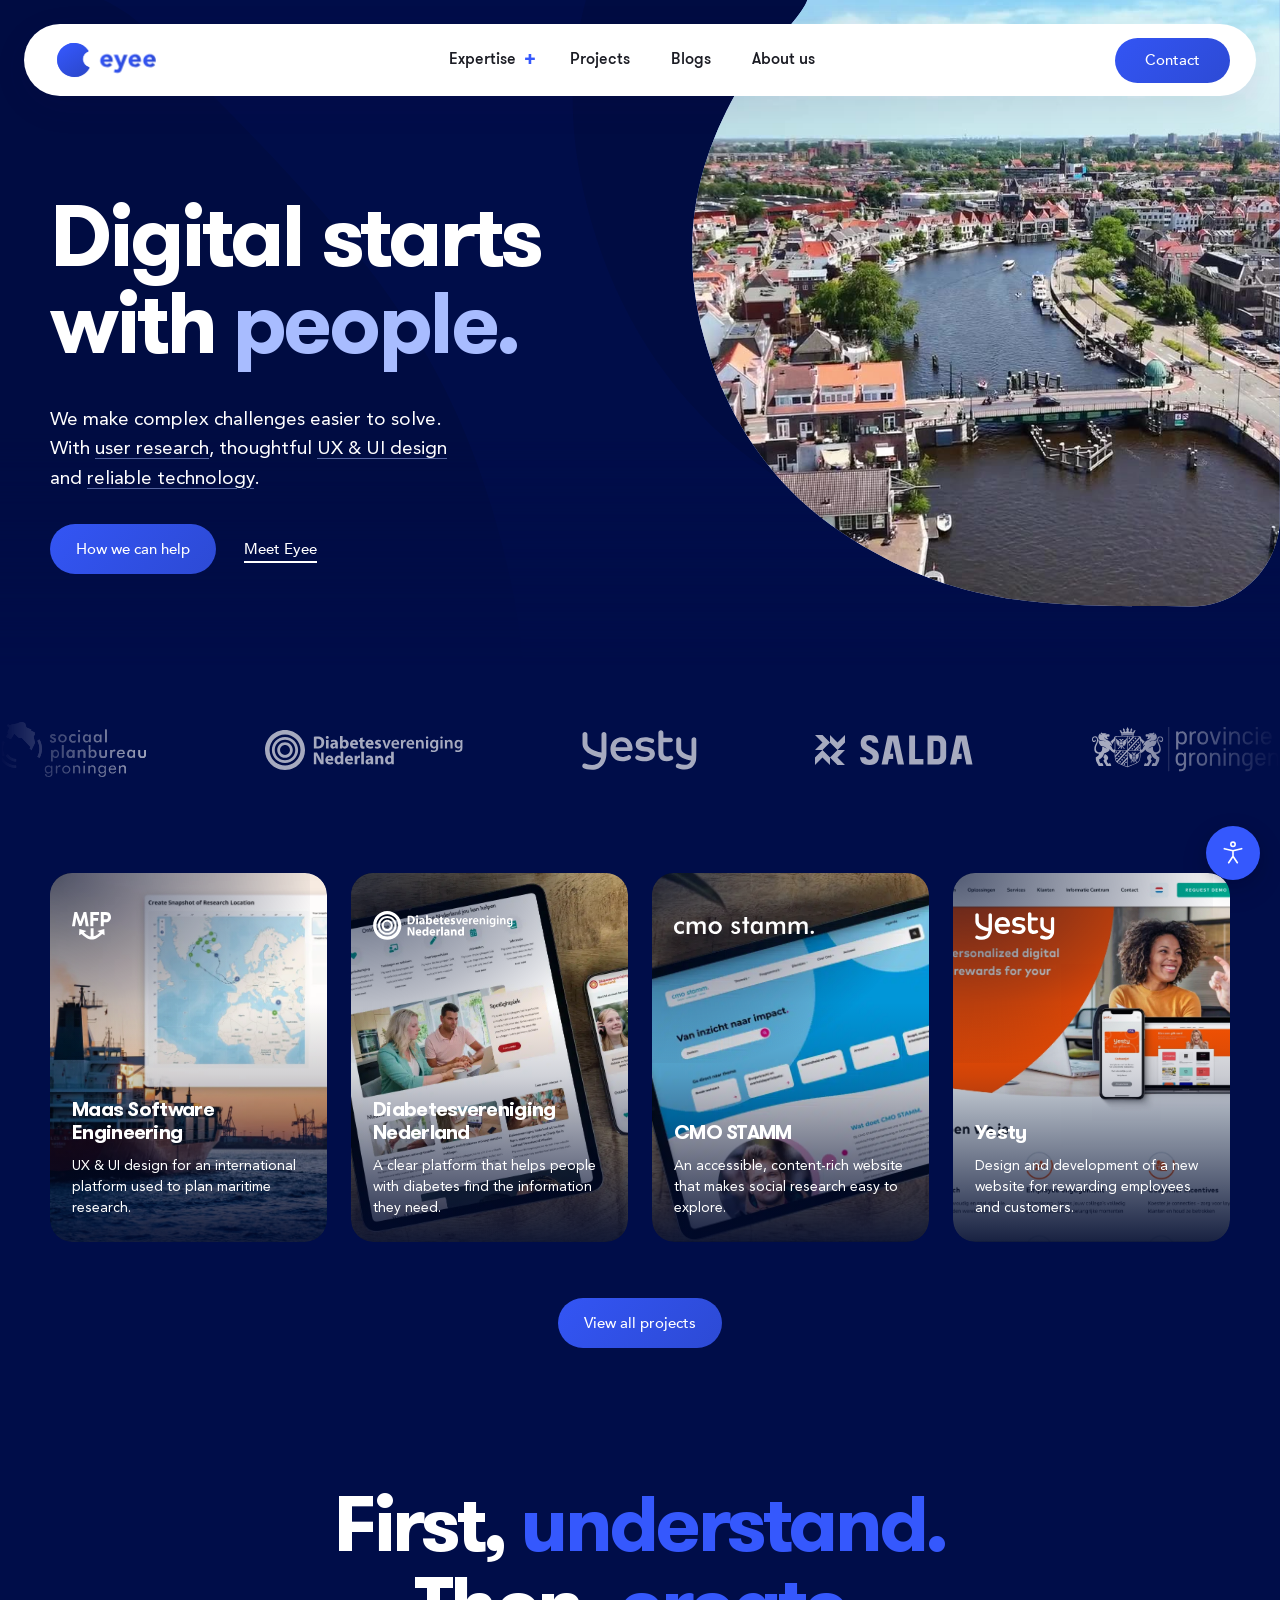
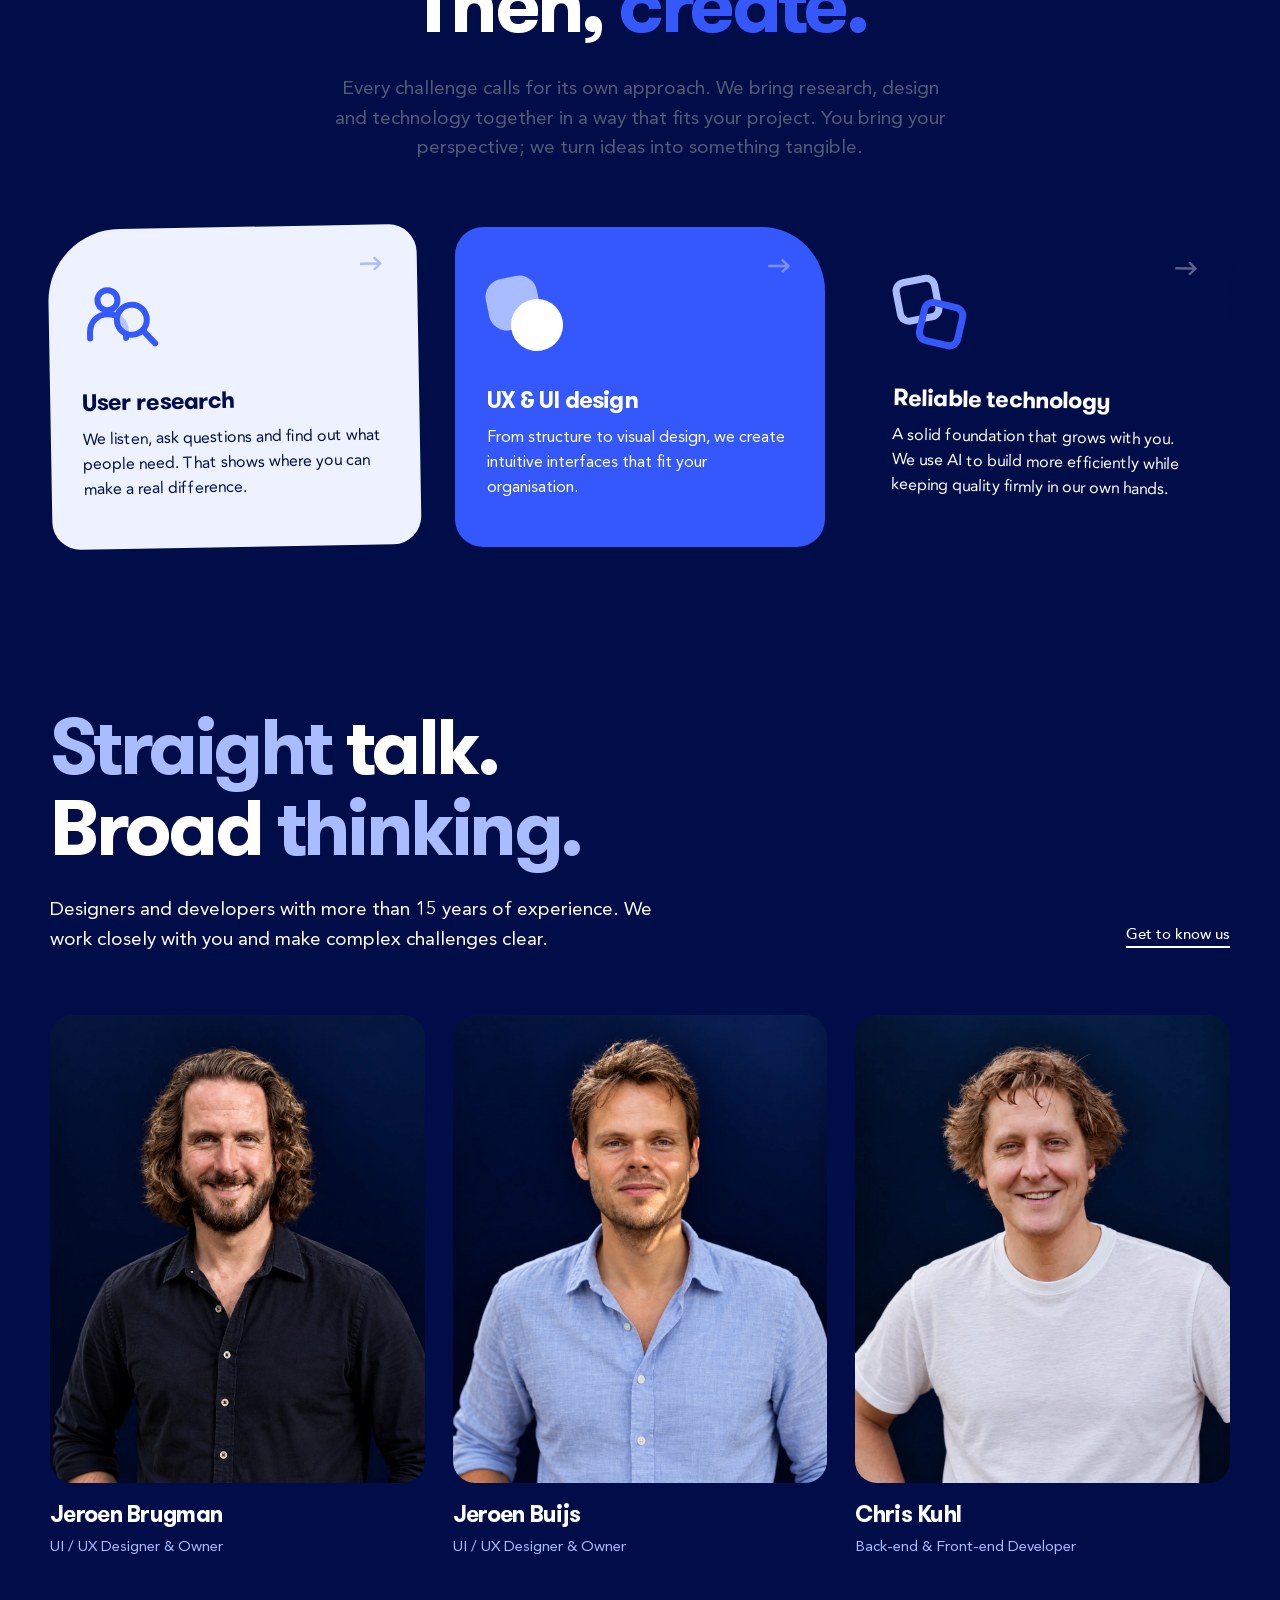
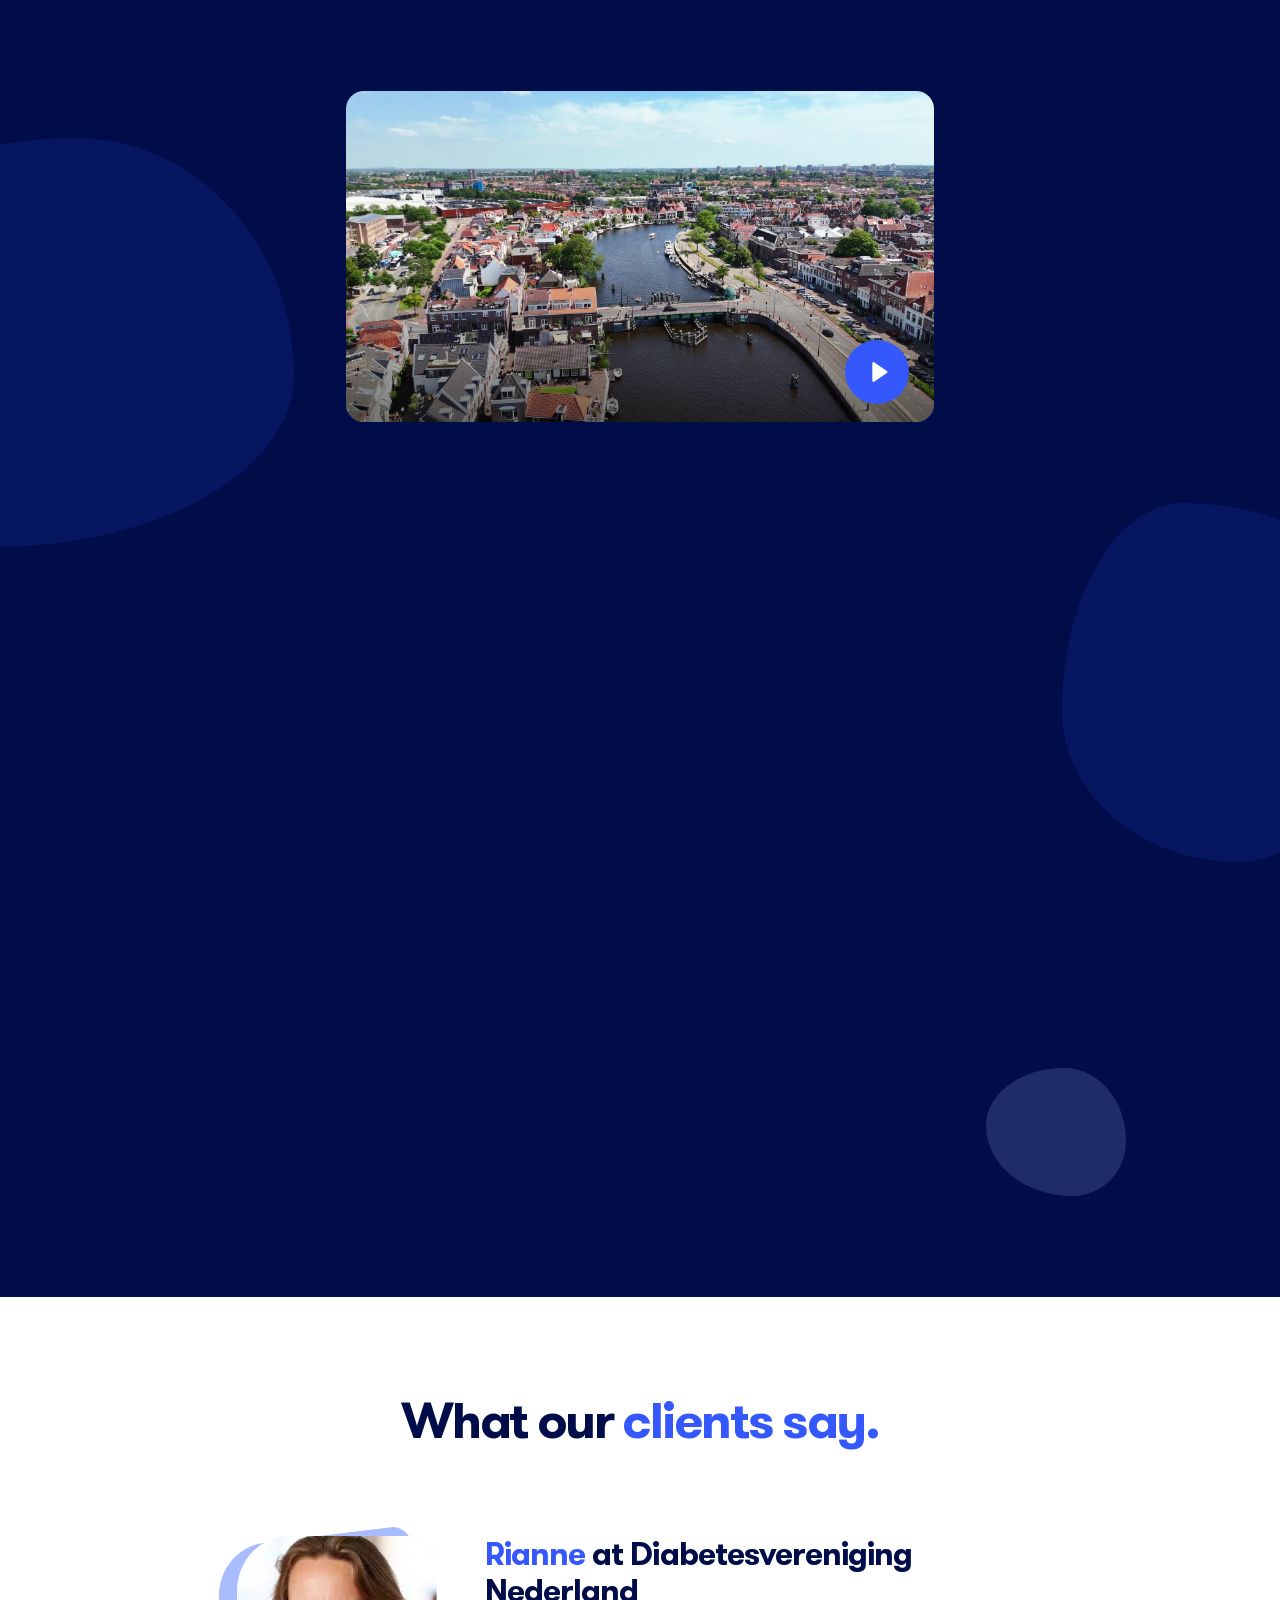
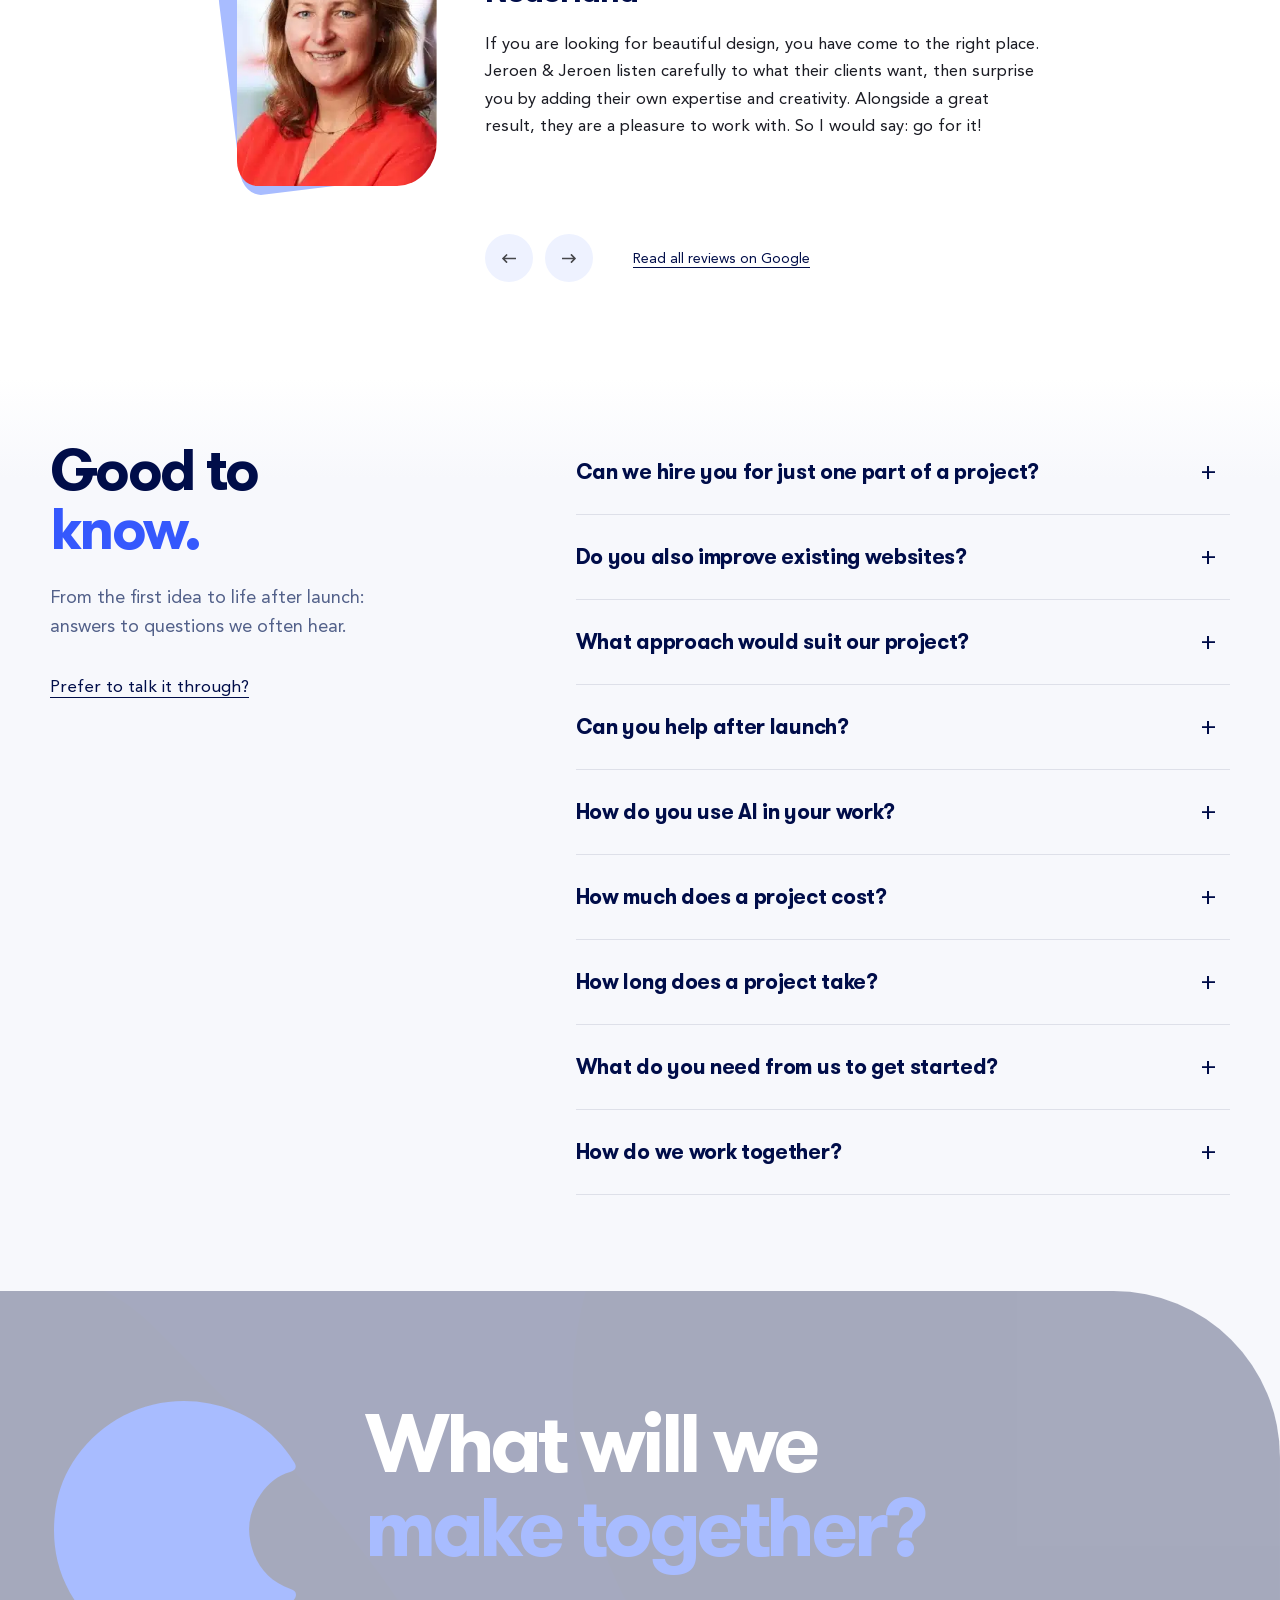
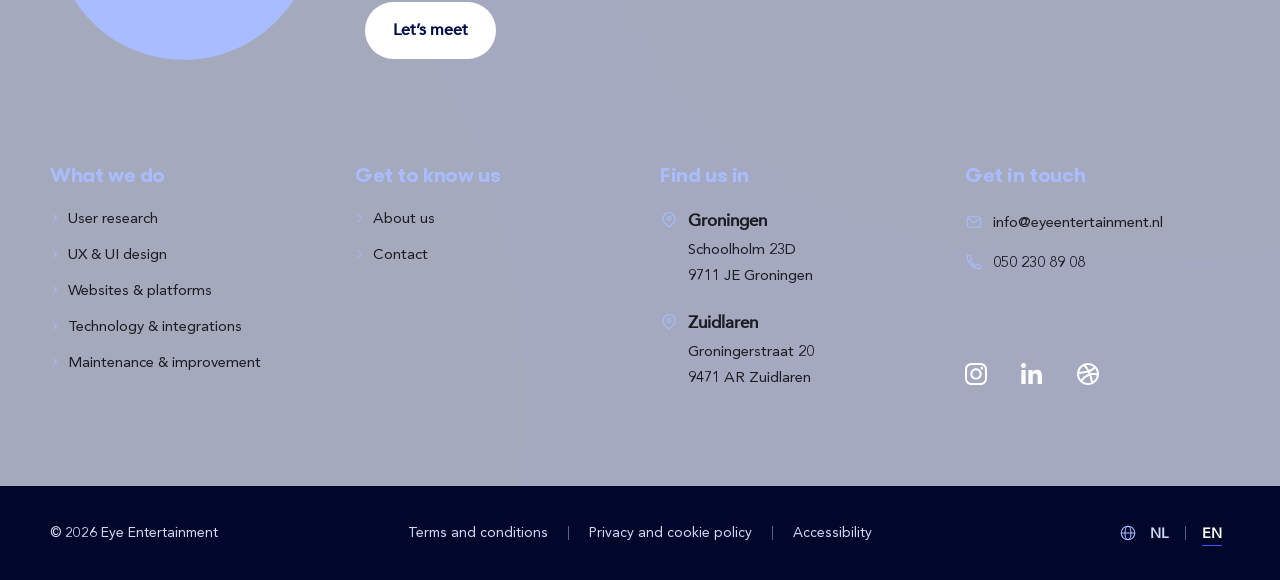
==== index.html @ 582ecedc "Mobile optimalisatie Toegankelijkheid" ====
<!doctype html>
<html lang="nl">
  <head>
    <meta charset="utf-8" />
    <meta name="viewport" content="width=device-width,initial-scale=1,viewport-fit=cover" />
    <title>Eyee — Digitale ervaringen die mensen verder helpen</title>
    <meta
      name="description"
      content="Eyee verbindt research, UX/UI design en development. Van de juiste vraag naar een digitaal product dat werkt. Menselijk bedacht. Slim gemaakt."
    />
    <link
      rel="icon"
      type="image/svg+xml"
      sizes="any"
      href="assets/favicon.svg?v=eyee-blue"
    />
    <link
      rel="stylesheet"
      href="style.css?v=20261016-footer-accessibility-divider"
    />
    <link rel="stylesheet" href="menu.css?v=20261016-11" />
    <link rel="stylesheet" href="expertise-menu.css?v=20261016-10" />
    <link rel="stylesheet" href="accessibility.css?v=20261016-14" />
    <link rel="stylesheet" href="floating-cta.css?v=20261016-6" />
    <link rel="stylesheet" href="videocall.css?v=20261016-1" />
  </head>
  <body>
    <svg
      class="clip-definitions"
      width="0"
      height="0"
      aria-hidden="true"
      focusable="false"
    >
      <defs>
        <clipPath id="hero-photo-clip" clipPathUnits="objectBoundingBox">
          <path
            d="M.1973 0H.9997V.8546C.9997.9272.9377.9992.8481.9992C.5922.9992.4571.9992.2716.8875C.1407.8086.0512.6837.0139.5259C-.018.3747.0158.2579.0764.1527C.104.1054.1863.0316.1973 0Z"
          />
        </clipPath>
      </defs>
    </svg>
    <a class="skip" href="#werk">Naar de inhoud</a>
    <header class="header">
      <a class="brand" href="" aria-label="Eyee — pagina verversen" aria-keyshortcuts="Alt+ArrowDown"
        ><svg
          xmlns="http://www.w3.org/2000/svg"
          width="90"
          height="41"
          viewBox="0 0 90 41"
          fill="none"
          class="brand-full"
          aria-hidden="true"
          focusable="false"
        >
          <defs>
            <linearGradient
              id="brand-intro-paint0"
              x1="13.4575"
              y1="4.43108"
              x2="52.9433"
              y2="62.3048"
              gradientUnits="userSpaceOnUse"
            >
              <stop stop-color="#3558FD" />
              <stop offset="1" stop-color="#203597" />
            </linearGradient>
            <linearGradient
              id="brand-intro-paint1"
              x1="42.1681"
              y1="18.43"
              x2="67.1056"
              y2="24.2595"
              gradientUnits="userSpaceOnUse"
            >
              <stop stop-color="#3558FD" />
              <stop offset="1" stop-color="#203597" />
            </linearGradient>
            <linearGradient
              id="brand-intro-paint2"
              x1="53.6194"
              y1="19.8373"
              x2="81.7409"
              y2="24.9375"
              gradientUnits="userSpaceOnUse"
            >
              <stop stop-color="#3558FD" />
              <stop offset="1" stop-color="#203597" />
            </linearGradient>
            <linearGradient
              id="brand-intro-paint3"
              x1="66.2794"
              y1="18.43"
              x2="91.2169"
              y2="24.2595"
              gradientUnits="userSpaceOnUse"
            >
              <stop stop-color="#3558FD" />
              <stop offset="1" stop-color="#203597" />
            </linearGradient>
            <linearGradient
              id="brand-intro-paint4"
              x1="78.8712"
              y1="18.43"
              x2="103.809"
              y2="24.2595"
              gradientUnits="userSpaceOnUse"
            >
              <stop stop-color="#3558FD" />
              <stop offset="1" stop-color="#203597" />
            </linearGradient>
          </defs>
          <g class="brand-eye">
            <path
              fill-rule="evenodd"
              clip-rule="evenodd"
              d="M9.51439 10.8486C13.2551 7.12958 17.5127 5.4933 22.5822 6.22587C26.7355 6.82609 30.0108 8.91113 32.4223 12.3533C32.749 12.8196 32.5829 13.227 31.9892 13.418C30.5887 13.8686 29.6257 14.8354 28.8642 16.0403C27.8134 17.7027 27.5132 19.5148 28.0193 21.4101C28.6881 23.9138 30.2279 25.6642 32.778 26.4289C33.4064 26.6173 33.5839 26.9881 33.2454 27.5502C31.8733 29.8279 30.118 31.7046 27.7534 33.0201C24.336 34.9211 20.72 35.3688 16.9498 34.4121C13.9233 33.6442 11.3914 32.0325 9.37889 29.5688C6.7812 26.3884 5.79259 22.7843 6.13658 18.7898C6.32133 16.6434 7.01391 14.6473 8.17219 12.8304C8.64339 12.0914 9.15447 11.3779 9.51439 10.8486Z"
              fill="url(#brand-intro-paint0)"
            />
          </g>
          <g class="brand-word">
            <path
              d="M52.8066 24.5167C52.2946 25.1689 51.6474 25.6723 50.865 26.0268C50.0827 26.3813 49.2719 26.5586 48.4327 26.5586C47.6361 26.5586 46.8858 26.431 46.1817 26.1757C45.4776 25.9205 44.866 25.5553 44.3468 25.0803C43.8276 24.6053 43.4186 24.0346 43.1199 23.3681C42.8212 22.7016 42.6719 21.9572 42.6719 21.1348C42.6719 20.3123 42.8212 19.5679 43.1199 18.9014C43.4186 18.235 43.8276 17.6642 44.3468 17.1892C44.866 16.7142 45.4776 16.349 46.1817 16.0938C46.8858 15.8386 47.6361 15.7109 48.4327 15.7109C49.1723 15.7109 49.8444 15.8386 50.449 16.0938C51.0535 16.349 51.5656 16.7142 51.9852 17.1892C52.4048 17.6642 52.7284 18.235 52.956 18.9014C53.1836 19.5679 53.2974 20.3123 53.2974 21.1348V22.1344H45.8723C46.0003 22.7442 46.2777 23.2298 46.7044 23.5914C47.1312 23.953 47.6575 24.1338 48.2833 24.1338C48.8096 24.1338 49.2541 24.0168 49.6169 23.7829C49.9796 23.5489 50.2961 23.2476 50.5663 22.8789L52.8066 24.5167ZM50.0969 19.9649C50.1111 19.4261 49.9333 18.9652 49.5635 18.5824C49.1937 18.1995 48.7172 18.0081 48.134 18.0081C47.7784 18.0081 47.4654 18.0648 47.1952 18.1782C46.9249 18.2917 46.6938 18.437 46.5017 18.6143C46.3097 18.7915 46.1604 18.9971 46.0537 19.2311C45.947 19.4651 45.8866 19.7097 45.8723 19.9649H50.0969Z"
              fill="url(#brand-intro-paint1)"
            />
            <path
              d="M61.2168 27.9841C61.0034 28.5371 60.7972 29.0263 60.598 29.4517C60.3989 29.8771 60.1464 30.2352 59.8406 30.5258C59.5348 30.8165 59.1471 31.0363 58.6777 31.1852C58.2083 31.3341 57.5896 31.4085 56.8215 31.4085C55.9965 31.4085 55.1999 31.2809 54.4318 31.0257L54.8585 28.4095C55.3422 28.6222 55.84 28.7285 56.3521 28.7285C56.7077 28.7285 56.9993 28.6895 57.2269 28.6116C57.4545 28.5336 57.6429 28.4201 57.7923 28.2712C57.9416 28.1223 58.0661 27.9416 58.1657 27.7289C58.2652 27.5162 58.3719 27.268 58.4857 26.9844L58.7204 26.3889L54.1758 15.9666H57.6323L60.2993 22.7942H60.342L62.625 15.9666H65.9108L61.2168 27.9841Z"
              fill="url(#brand-intro-paint2)"
            />
            <path
              d="M76.918 24.5167C76.4059 25.1689 75.7587 25.6723 74.9764 26.0268C74.194 26.3813 73.3832 26.5586 72.544 26.5586C71.7475 26.5586 70.9971 26.431 70.293 26.1757C69.5889 25.9205 68.9773 25.5553 68.4581 25.0803C67.9389 24.6053 67.53 24.0346 67.2313 23.3681C66.9326 22.7016 66.7832 21.9572 66.7832 21.1348C66.7832 20.3123 66.9326 19.5679 67.2313 18.9014C67.53 18.235 67.9389 17.6642 68.4581 17.1892C68.9773 16.7142 69.5889 16.349 70.293 16.0938C70.9971 15.8386 71.7475 15.7109 72.544 15.7109C73.2837 15.7109 73.9558 15.8386 74.5603 16.0938C75.1648 16.349 75.6769 16.7142 76.0965 17.1892C76.5161 17.6642 76.8397 18.235 77.0673 18.9014C77.2949 19.5679 77.4087 20.3123 77.4087 21.1348V22.1344H69.9837C70.1117 22.7442 70.389 23.2298 70.8158 23.5914C71.2425 23.953 71.7688 24.1338 72.3947 24.1338C72.921 24.1338 73.3655 24.0168 73.7282 23.7829C74.0909 23.5489 74.4074 23.2476 74.6776 22.8789L76.918 24.5167ZM74.2082 19.9649C74.2225 19.4261 74.0447 18.9652 73.6748 18.5824C73.305 18.1995 72.8285 18.0081 72.2453 18.0081C71.8897 18.0081 71.5768 18.0648 71.3065 18.1782C71.0362 18.2917 70.8051 18.437 70.6131 18.6143C70.421 18.7915 70.2717 18.9971 70.165 19.2311C70.0583 19.4651 69.9979 19.7097 69.9837 19.9649H74.2082Z"
              fill="url(#brand-intro-paint3)"
            />
            <path
              d="M89.5098 24.5167C88.9977 25.1689 88.3505 25.6723 87.5682 26.0268C86.7858 26.3813 85.975 26.5586 85.1358 26.5586C84.3393 26.5586 83.5889 26.431 82.8848 26.1757C82.1807 25.9205 81.5691 25.5553 81.0499 25.0803C80.5307 24.6053 80.1218 24.0346 79.8231 23.3681C79.5244 22.7016 79.375 21.9572 79.375 21.1348C79.375 20.3123 79.5244 19.5679 79.8231 18.9014C80.1218 18.235 80.5307 17.6642 81.0499 17.1892C81.5691 16.7142 82.1807 16.349 82.8848 16.0938C83.5889 15.8386 84.3393 15.7109 85.1358 15.7109C85.8755 15.7109 86.5476 15.8386 87.1521 16.0938C87.7566 16.349 88.2687 16.7142 88.6883 17.1892C89.1079 17.6642 89.4315 18.235 89.6591 18.9014C89.8867 19.5679 90.0005 20.3123 90.0005 21.1348V22.1344H82.5755C82.7035 22.7442 82.9808 23.2298 83.4076 23.5914C83.8343 23.953 84.3606 24.1338 84.9865 24.1338C85.5128 24.1338 85.9573 24.0168 86.32 23.7829C86.6827 23.5489 86.9992 23.2476 87.2694 22.8789L89.5098 24.5167ZM86.8 19.9649C86.8143 19.4261 86.6365 18.9652 86.2666 18.5824C85.8968 18.1995 85.4203 18.0081 84.8371 18.0081C84.4815 18.0081 84.1686 18.0648 83.8983 18.1782C83.628 18.2917 83.3969 18.437 83.2049 18.6143C83.0128 18.7915 82.8635 18.9971 82.7568 19.2311C82.6501 19.4651 82.5897 19.7097 82.5755 19.9649H86.8Z"
              fill="url(#brand-intro-paint4)"
            />
          </g></svg
        ><img
          class="brand-symbol"
          src="assets/beeldmerk.svg?v=4fdb95ffe9"
          alt=""
          aria-hidden="true"
      /></a>
      <nav class="desktop-nav" aria-label="Hoofdnavigatie">
        <div class="expertise-nav">
          <button class="expertise-trigger" type="button" aria-expanded="false" aria-controls="expertise-panel"><span>Expertises</span><span class="expertise-indicator" aria-hidden="true"></span></button>
          <div id="expertise-panel" class="expertise-panel" role="region" aria-labelledby="expertise-heading" hidden>
            <div class="expertise-primary">
              <h2 id="expertise-heading">Onze expertise</h2>
              <div class="expertise-pillars">
                <a class="expertise-pillar" href="#gebruikersonderzoek">
                  <span class="expertise-pillar-icon expertise-pillar-research"><span class="service-art research-art" aria-hidden="true"><svg
                viewBox="0 0 80 80"
                fill="none"
                stroke="currentColor"
                stroke-width="6"
                stroke-linecap="round"
                stroke-linejoin="round"
              >
                <g class="research-person">
                  <circle cx="27" cy="23" r="10" />
                  <path d="M9 61v-6c0-11 8-18 18-18s18 7 18 18v6" />
                </g>
                <g class="research-lens">
                  <circle cx="51" cy="43" r="15" />
                  <path d="m62 54 12 13" />
                </g>
              </svg></span></span>
                  <span class="expertise-pillar-copy"><span class="expertise-title"><strong>Gebruikersonderzoek</strong><span class="expertise-arrow" aria-hidden="true"></span></span><span class="expertise-description">Ontdek wat je gebruikers nodig hebben.</span></span>
                </a>
                <a class="expertise-pillar" href="https://eye-entertainment.nl/ui-ux-design/">
                  <span class="expertise-pillar-icon expertise-pillar-design"><span class="service-art design-art" aria-hidden="true"><i></i><i></i></span></span>
                  <span class="expertise-pillar-copy"><span class="expertise-title"><strong>UX &amp; UI design</strong><span class="expertise-arrow" aria-hidden="true"></span></span><span class="expertise-description">Heldere interfaces die prettig werken.</span></span>
                </a>
                <a class="expertise-pillar" href="#betrouwbare-techniek">
                  <span class="expertise-pillar-icon expertise-pillar-tech"><span class="service-art tech-art" aria-hidden="true"><i></i><i></i></span></span>
                  <span class="expertise-pillar-copy"><span class="expertise-title"><strong>Betrouwbare techniek</strong><span class="expertise-arrow" aria-hidden="true"></span></span><span class="expertise-description">Een solide basis die met je meegroeit.</span></span>
                </a>
              </div>
            </div>
            <div class="expertise-practical">
              <h2>Waarmee we je helpen</h2>
              <ul>
                <li><a href="https://eye-entertainment.nl/websites/"><span>Websites</span></a></li>
                <li><a href="https://eye-entertainment.nl/webshops/"><span>Webshops</span></a></li>
                <li><a href="https://eye-entertainment.nl/bedrijfsapplicaties/"><span>Bedrijfsapplicaties</span></a></li>
                <li><a href="https://eye-entertainment.nl/ios-android-apps/"><span>iOS &amp; Android Apps</span></a></li>
                <li><a href="https://eye-entertainment.nl/ui-ux-design/"><span>UX &amp; Platform Design</span></a></li>
                <li><a href="https://eye-entertainment.nl/magento-en-shopware/"><span>Magento &amp; Shopware</span></a></li>
                <li><a href="https://eye-entertainment.nl/seo-optimalisatie/"><span>SEO optimalisatie</span></a></li>
                <li><a href="https://eye-entertainment.nl/onderhoud/"><span>Ondersteuning &amp; Onderhoud</span></a></li>
                <li><a href="https://eye-entertainment.nl/verbeter-mijn-platform/"><span>Verbeter mijn platform</span></a></li>
              </ul>
            </div>
          </div>
        </div>
        <a href="#werk">Cases</a
        ><a href="https://eye-entertainment.nl/blogs/">Blogs</a
        ><a href="#over">Over ons</a>
      </nav>
      <div class="header-actions">
        <a class="contact-link" href="#contact"
          >Contact
          <span aria-hidden="true"
            ><img
              src="assets/arrow-right-white.svg"
              width="14"
              height="9"
              alt="" /></span></a
        ><button
          class="menu-toggle"
          type="button"
          aria-label="Menu openen"
          aria-haspopup="dialog"
          aria-controls="menu"
          aria-expanded="false"
        >
          <svg class="menu-icon" width="25" height="21" viewBox="0 0 28 24" fill="none" stroke="currentColor" stroke-width="3" stroke-linecap="round" aria-hidden="true"><line class="icon-top" x1="3" y1="12" x2="25" y2="12"/><line class="icon-middle" x1="3" y1="12" x2="25" y2="12"/><line class="icon-bottom" x1="3" y1="12" x2="25" y2="12"/></svg>
        </button>
      </div>
    </header>
    <div class="expertise-scrim" aria-hidden="true" hidden></div>
    <template id="eye-game-template">
    <dialog id="eye-game" class="eye-game" aria-labelledby="eye-game-title" aria-describedby="eye-game-instructions">
      <div class="eye-game-inner">
        <div class="eye-game-top">
          <div class="eye-game-brand"><img src="assets/beeldmerk.svg" alt="" />eyee</div>
          <button class="eye-game-close" type="button" aria-label="Spel sluiten">
            <svg viewBox="0 0 24 24" fill="none" stroke="currentColor" stroke-width="2" stroke-linecap="round" aria-hidden="true"><path d="M4 4 20 20M20 4 4 20" /></svg>
          </button>
        </div>
        <div class="eye-game-heading">
          <h2 id="eye-game-title">Oog voor punten.</h2>
          <p id="eye-game-instructions">Het oog beweegt vanzelf. Neem het over met de pijltjestoetsen of WASD, verzamel de punten en ontwijk de spookjes.</p>
        </div>
        <div class="eye-game-layout">
          <div class="eye-game-board-wrap"><canvas id="eye-game-board" width="532" height="420" role="img" aria-label="Spelbord met het Eyee-oog, punten en spookjes"></canvas></div>
          <div class="eye-game-status">
            <div><span class="eye-game-score-label">Score</span><strong class="eye-game-score" id="eye-game-score">0000</strong></div>
            <div><span class="eye-game-score-label">Levens</span><div class="eye-game-lives" id="eye-game-lives" aria-label="3 levens"><i class="eye-game-life"></i><i class="eye-game-life"></i><i class="eye-game-life"></i></div></div>
            <p class="eye-game-message" id="eye-game-message" role="status" aria-live="polite">Daar gaan we!</p>
            <button class="eye-game-restart" type="button">Opnieuw spelen</button>
            <span class="eye-game-hint">Tip: Escape sluit het spel.</span>
          </div>
        </div>
      </div>
    </dialog>
    </template>
    <dialog id="menu" class="menu-dialog" aria-label="Menu" tabindex="-1">
      <div class="menu-top">
        <a class="menu-brand" href="#home" aria-label="Eyee — home"><img src="assets/eyee-menu-logo.svg" width="132" height="49" alt="Eyee" /></a>
        <button class="menu-close" type="button" aria-label="Menu sluiten">
          <svg class="menu-icon" width="34" height="34" viewBox="0 0 28 24" fill="none" stroke="currentColor" stroke-width="3" stroke-linecap="round" aria-hidden="true"><line class="icon-top" x1="3" y1="12" x2="25" y2="12"/><line class="icon-middle" x1="3" y1="12" x2="25" y2="12"/><line class="icon-bottom" x1="3" y1="12" x2="25" y2="12"/></svg>
        </button>
      </div>
      <div class="menu-layout">
        <div>
          <nav aria-label="Uitgebreide navigatie">
            <a href="https://eye-entertainment.nl/expertises/"
              >Expertises <span>→</span></a
            ><a href="#werk">Cases <span>→</span></a
            ><a href="https://eye-entertainment.nl/blogs/"
              >Blogs <span>→</span></a
            ><a href="#over">Over ons <span>→</span></a
            ><a href="#contact">Contact <span>→</span></a>
          </nav>
        </div>
        <div class="menu-bottom">
          <div class="menu-language">
            <span class="language-switcher" role="group" aria-label="Taalkeuze">
              <button type="button" data-language="nl" lang="nl" aria-label="Nederlands" aria-pressed="true">NL</button>
              <span class="language-divider" aria-hidden="true"></span>
              <button type="button" data-language="en" lang="en" aria-label="English" aria-pressed="false">EN</button>
            </span>
          </div>
          <a class="menu-call" href="tel:+31502308908"><svg width="18" height="18" viewBox="0 0 24 24" fill="none" stroke="currentColor" stroke-width="1.5" stroke-linecap="round" stroke-linejoin="round" aria-hidden="true"><path d="M7 3H4a1 1 0 0 0-1 1c0 9.4 7.6 17 17 17a1 1 0 0 0 1-1v-3l-5-2-2 2a15 15 0 0 1-7-7l2-2-2-5Z"/></svg><span>Bel ons</span><span class="menu-call-arrow" aria-hidden="true"><img src="assets/arrow-right-white.svg" width="18" height="12" alt="" /></span></a>
        </div>
      </div>
    </dialog>
    <main id="home">
      <section
        class="hero"
        data-scroll-bg="#000D49"
        aria-labelledby="hero-title"
      >
        <div class="hero-copy">
          <div class="hero-shapes" aria-hidden="true">
            <span class="shape-disc"></span><span class="shape-dot"></span
            ><span class="shape-bottom"></span>
          </div>
          <div class="hero-portrait">
            <picture class="hero-video-poster">
              <source media="(max-width: 650px)" srcset="assets/eyee-showreel-hero-mobile-poster.jpg" />
              <img src="assets/eyee-showreel-hero-desktop-poster.jpg" width="800" height="840" alt="Dronebeeld van de stad" fetchpriority="high" />
            </picture>
            <video id="hero-video" class="hero-video" muted loop playsinline preload="none" aria-hidden="true"></video>
          </div>
          <h1 id="hero-title">Digitaal begint<br />bij <em>mensen.</em></h1>
          <div class="hero-bottom">
            <p>
              Wij maken complexe vragen eenvoudig.<br />Met
              <a class="hero-service-link" href="#gebruikersonderzoek"
                >gebruikersonderzoek</a
              >, doordacht
              <a class="hero-service-link" href="#ux-ui-design"
                >UX &amp; UI design</a
              >
              <span class="hero-tech-phrase"
                >en
                <a class="hero-service-link" href="#betrouwbare-techniek"
                  >betrouwbare techniek</a
                >.</span
              >
            </p>
            <div class="hero-actions">
              <a class="hero-cta hero-cta-primary" href="#aanpak"
                >Hiermee helpen we je<span aria-hidden="true"
                  ><img
                    src="assets/arrow-right-white.svg"
                    width="14"
                    height="9"
                    alt="" /></span></a
              ><a class="hero-cta hero-cta-secondary" href="#over"
                >Maak kennis met Eyee</a
              >
            </div>
          </div>
        </div>
      </section>

      <section
        class="client-wall section client-strip"
        data-scroll-bg="#000d49"
        aria-label="Een selectie van onze opdrachtgevers"
      >
        <svg width="0" height="0" aria-hidden="true" focusable="false" style="position: absolute"><defs><filter id="client-logo-tint" color-interpolation-filters="sRGB"><feColorMatrix type="saturate" values="0"/><feComponentTransfer><feFuncR type="table" tableValues="0 0 1"/><feFuncG type="table" tableValues="0 0 1"/><feFuncB type="table" tableValues="0 0 1"/></feComponentTransfer><feColorMatrix type="matrix" values="0.67451 0 0 0 0.32549 0 0.61961 0 0 0.38039 0 0 0.45882 0 0.54118 0 0 0 1 0"/></filter></defs></svg>
        <article class="eyee-logoslider-wrapper" style="--duration: 40s">
          <div class="marquee">
            <div class="marquee__group">
              <div class="r r1">
                <a
                  target="_blank"
                  rel="noopener noreferrer"
                  href="https://eye-entertainment.nl/opdrachtgevers/sociaal-planbureau-groningen/"
                  class="logo-item"
                  ><img
                    class="logo-img first"
                    style="height: 55px"
                    src="assets/client-slider-49620bfa6d33.svg"
                    alt="Sociaal Planbureau Groningen" /><img
                    class="logo-img second"
                    style="height: 55px"
                    src="assets/client-slider-d979b75b858e.svg"
                    alt="Sociaal Planbureau Groningen" /></a
                ><a
                  target="_blank"
                  rel="noopener noreferrer"
                  href="https://eye-entertainment.nl/opdrachtgevers/diabetesvereniging-nederland/"
                  class="logo-item"
                  ><img
                    class="logo-img first"
                    style="height: 40px"
                    src="assets/client-slider-cfbfcf48ce87.svg"
                    alt="Diabetesvereniging Nederland" /><img
                    class="logo-img second"
                    style="height: 40px"
                    src="assets/client-slider-b6ab68667841.svg"
                    alt="Diabetesvereniging Nederland" /></a
                ><a
                  target="_blank"
                  rel="noopener noreferrer"
                  href="https://eye-entertainment.nl/opdrachtgevers/yesty/"
                  class="logo-item"
                  ><img
                    class="logo-img first"
                    style="height: 40px"
                    src="assets/client-slider-f21b3d1928e7.svg"
                    alt="Yesty" /><img
                    class="logo-img second"
                    style="height: 40px"
                    src="assets/client-slider-37b8ec7cb5c3.svg"
                    alt="Yesty" /></a
                ><a
                  target="_blank"
                  rel="noopener noreferrer"
                  href="https://eye-entertainment.nl/opdrachtgevers/salda/"
                  class="logo-item"
                  ><img
                    class="logo-img first"
                    style="height: 30px"
                    src="assets/client-slider-20cdc62dc676.svg"
                    alt="Salda" /><img
                    class="logo-img second"
                    style="height: 30px"
                    src="assets/client-slider-1c26e1fbf0e0.svg"
                    alt="Salda" /></a
                ><a
                  target="_blank"
                  rel="noopener noreferrer"
                  href="https://eye-entertainment.nl/opdrachtgevers/provincie-groningen/"
                  class="logo-item"
                  ><img
                    class="logo-img first"
                    style="height: 45px"
                    src="assets/client-slider-98b4e5aa6078.svg"
                    alt="Provincie Groningen" /><img
                    class="logo-img second"
                    style="height: 45px"
                    src="assets/client-slider-f69f68d73787.svg"
                    alt="Provincie Groningen" /></a
                ><a
                  target="_blank"
                  rel="noopener noreferrer"
                  href="https://eye-entertainment.nl/opdrachtgevers/gullimex/"
                  class="logo-item"
                  ><img
                    class="logo-img first"
                    style="height: 40px"
                    src="assets/client-slider-445c90ca2f07.svg"
                    alt="Gullimex" /><img
                    class="logo-img second"
                    style="height: 40px"
                    src="assets/client-slider-22fb444d3d4b.svg"
                    alt="Gullimex" /></a
                ><a
                  target="_blank"
                  rel="noopener noreferrer"
                  href="https://eye-entertainment.nl/opdrachtgevers/trendbureau-drenthe/"
                  class="logo-item"
                  ><img
                    class="logo-img first"
                    style="height: 55px"
                    src="assets/client-slider-09e43a5abc71.svg"
                    alt="Trendbureau Drenthe" /><img
                    class="logo-img second"
                    style="height: 55px"
                    src="assets/client-slider-fa4d386a071c.svg"
                    alt="Trendbureau Drenthe" /></a
                ><a
                  target="_blank"
                  rel="noopener noreferrer"
                  href="https://eye-entertainment.nl/opdrachtgevers/the-indian-maharadja/"
                  class="logo-item"
                  ><img
                    class="logo-img first"
                    style="height: 55px"
                    src="assets/client-slider-2ef7be026399.svg"
                    alt="The Indian Maharadja" /><img
                    class="logo-img second"
                    style="height: 55px"
                    src="assets/client-slider-12ba22347359.svg"
                    alt="The Indian Maharadja" /></a
                ><a
                  target="_blank"
                  rel="noopener noreferrer"
                  href="https://eye-entertainment.nl/opdrachtgevers/cmo-stamm/"
                  class="logo-item"
                  ><img
                    class="logo-img first"
                    style="height: 20px"
                    src="assets/client-slider-2c8688d3161d.svg"
                    alt="CMO STAMM" /><img
                    class="logo-img second"
                    style="height: 20px"
                    src="assets/client-slider-e0a81075a2fe.svg"
                    alt="CMO STAMM" /></a
                ><a
                  target="_blank"
                  rel="noopener noreferrer"
                  href="https://eye-entertainment.nl/opdrachtgevers/101bhv/"
                  class="logo-item"
                  ><img
                    class="logo-img first"
                    style="height: 50px"
                    src="assets/logo-101bhv.svg"
                    alt="101BHV" /><img
                    class="logo-img second"
                    style="height: 50px"
                    src="assets/logo-101bhv.svg"
                    alt="101BHV" /></a
                ><a
                  target="_blank"
                  rel="noopener noreferrer"
                  href="https://eye-entertainment.nl/opdrachtgevers/beach-wagon/"
                  class="logo-item"
                  ><img
                    class="logo-img first"
                    style="height: 50px"
                    src="assets/client-slider-8bf4eac66f78.svg"
                    alt="Beach Wagon" /><img
                    class="logo-img second"
                    style="height: 50px"
                    src="assets/client-slider-cc38c21f6e75.svg"
                    alt="Beach Wagon"
                /></a>
              </div>
              <div class="r r2">
                <a
                  target="_blank"
                  rel="noopener noreferrer"
                  href="https://eye-entertainment.nl/opdrachtgevers/provincie-drenthe/"
                  class="logo-item"
                  ><img
                    class="logo-img first"
                    style="height: 30px"
                    src="assets/client-slider-f61c9474a30e.svg"
                    alt="Provincie Drenthe" /><img
                    class="logo-img second"
                    style="height: 30px"
                    src="assets/client-slider-0d6a410d7923.svg"
                    alt="Provincie Drenthe" /></a
                ><a
                  target="_blank"
                  rel="noopener noreferrer"
                  href="https://eye-entertainment.nl/opdrachtgevers/bijscholing-instituut-voor-therapeuten/"
                  class="logo-item"
                  ><img
                    class="logo-img first"
                    style="height: 50px"
                    src="assets/client-slider-2dab9fa09766.svg"
                    alt="Bijscholing Instituut voor Therapeuten" /><img
                    class="logo-img second"
                    style="height: 50px"
                    src="assets/client-slider-e326ccbe0055.svg"
                    alt="Bijscholing Instituut voor Therapeuten" /></a
                ><a
                  target="_blank"
                  rel="noopener noreferrer"
                  href="https://eye-entertainment.nl/opdrachtgevers/drenthe-samen-gezond-in-beweging/"
                  class="logo-item"
                  ><img
                    class="logo-img first"
                    style="height: 55px"
                    src="assets/client-slider-0d7324493cc4.svg"
                    alt="Drenthe samen gezond in beweging" /><img
                    class="logo-img second"
                    style="height: 55px"
                    src="assets/client-slider-bd69c027354d.svg"
                    alt="Drenthe samen gezond in beweging" /></a
                ><a
                  target="_blank"
                  rel="noopener noreferrer"
                  href="https://eye-entertainment.nl/opdrachtgevers/de-print-partner/"
                  class="logo-item"
                  ><img
                    class="logo-img first"
                    style="height: 25px"
                    src="assets/client-slider-4edae6386b6f.svg"
                    alt="De Print Partner" /><img
                    class="logo-img second"
                    style="height: 25px"
                    src="assets/client-slider-3826d83f4b29.svg"
                    alt="De Print Partner" /></a
                ><a
                  target="_blank"
                  rel="noopener noreferrer"
                  href="https://eye-entertainment.nl/opdrachtgevers/horecagoedkoop/"
                  class="logo-item"
                  ><img
                    class="logo-img first"
                    style="height: 40px"
                    src="assets/logo-horecagoedkoop.svg"
                    alt="Horecagoedkoop" /><img
                    class="logo-img second"
                    style="height: 40px"
                    src="assets/logo-horecagoedkoop.svg"
                    alt="Horecagoedkoop" /></a
                ><a
                  target="_blank"
                  rel="noopener noreferrer"
                  href="https://eye-entertainment.nl/opdrachtgevers/gooze/"
                  class="logo-item"
                  ><img
                    class="logo-img first"
                    style="height: 25px"
                    src="assets/client-slider-388b2e9fd227.svg"
                    alt="Gooze" /><img
                    class="logo-img second"
                    style="height: 25px"
                    src="assets/client-slider-c85b772190b2.svg"
                    alt="Gooze" /></a
                ><a
                  target="_blank"
                  rel="noopener noreferrer"
                  href="https://eye-entertainment.nl/opdrachtgevers/ukraine-food/"
                  class="logo-item"
                  ><img
                    class="logo-img first"
                    style="height: 45px"
                    src="assets/client-slider-0225ca1ac8ce.svg"
                    alt="Ukraine Food" /><img
                    class="logo-img second"
                    style="height: 45px"
                    src="assets/client-slider-76e9012f9a93.svg"
                    alt="Ukraine Food" /></a
                ><a
                  target="_blank"
                  rel="noopener noreferrer"
                  href="https://eye-entertainment.nl/opdrachtgevers/symphony-travel/"
                  class="logo-item"
                  ><img
                    class="logo-img first"
                    style="height: 18px"
                    src="assets/client-slider-e2c19cee3662.svg"
                    alt="Symphony Travel" /><img
                    class="logo-img second"
                    style="height: 18px"
                    src="assets/client-slider-d179adf80a6d.svg"
                    alt="Symphony Travel" /></a
                ><a
                  target="_blank"
                  rel="noopener noreferrer"
                  href="https://eye-entertainment.nl/opdrachtgevers/kwekerij-arborealis/"
                  class="logo-item"
                  ><img
                    class="logo-img first"
                    style="height: 58px"
                    src="assets/client-slider-39ddb00eded8.svg"
                    alt="Kwekerij Arborealis" /><img
                    class="logo-img second"
                    style="height: 58px"
                    src="assets/client-slider-19d0163aee39.svg"
                    alt="Kwekerij Arborealis" /></a
                ><a
                  target="_blank"
                  rel="noopener noreferrer"
                  href="https://eye-entertainment.nl/opdrachtgevers/groenstudio-schone/"
                  class="logo-item"
                  ><img
                    class="logo-img first"
                    style="height: 50px"
                    src="assets/client-slider-b425ba609ca0.svg"
                    alt="Groenstudio Schöne" /><img
                    class="logo-img second"
                    style="height: 50px"
                    src="assets/client-slider-84a78badd6fb.svg"
                    alt="Groenstudio Schöne" /></a
                ><a
                  target="_blank"
                  rel="noopener noreferrer"
                  href="https://eye-entertainment.nl/opdrachtgevers/spijs/"
                  class="logo-item"
                  ><img
                    class="logo-img first"
                    style="height: 50px"
                    src="assets/client-slider-674fae9d6617.svg"
                    alt="Spijs" /><img
                    class="logo-img second"
                    style="height: 50px"
                    src="assets/client-slider-3f1501114a78.svg"
                    alt="Spijs"
                /></a>
              </div>
            </div>
            <div aria-hidden="true" class="marquee__group" inert>
              <div class="r r1">
                <a
                  target="_blank"
                  rel="noopener noreferrer"
                  href="https://eye-entertainment.nl/opdrachtgevers/sociaal-planbureau-groningen/"
                  class="logo-item"
                  ><img
                    class="logo-img first"
                    style="height: 55px"
                    src="assets/client-slider-49620bfa6d33.svg"
                    alt="Sociaal Planbureau Groningen" /><img
                    class="logo-img second"
                    style="height: 55px"
                    src="assets/client-slider-d979b75b858e.svg"
                    alt="Sociaal Planbureau Groningen" /></a
                ><a
                  target="_blank"
                  rel="noopener noreferrer"
                  href="https://eye-entertainment.nl/opdrachtgevers/diabetesvereniging-nederland/"
                  class="logo-item"
                  ><img
                    class="logo-img first"
                    style="height: 40px"
                    src="assets/client-slider-cfbfcf48ce87.svg"
                    alt="Diabetesvereniging Nederland" /><img
                    class="logo-img second"
                    style="height: 40px"
                    src="assets/client-slider-b6ab68667841.svg"
                    alt="Diabetesvereniging Nederland" /></a
                ><a
                  target="_blank"
                  rel="noopener noreferrer"
                  href="https://eye-entertainment.nl/opdrachtgevers/yesty/"
                  class="logo-item"
                  ><img
                    class="logo-img first"
                    style="height: 40px"
                    src="assets/client-slider-f21b3d1928e7.svg"
                    alt="Yesty" /><img
                    class="logo-img second"
                    style="height: 40px"
                    src="assets/client-slider-37b8ec7cb5c3.svg"
                    alt="Yesty" /></a
                ><a
                  target="_blank"
                  rel="noopener noreferrer"
                  href="https://eye-entertainment.nl/opdrachtgevers/salda/"
                  class="logo-item"
                  ><img
                    class="logo-img first"
                    style="height: 30px"
                    src="assets/client-slider-20cdc62dc676.svg"
                    alt="Salda" /><img
                    class="logo-img second"
                    style="height: 30px"
                    src="assets/client-slider-1c26e1fbf0e0.svg"
                    alt="Salda" /></a
                ><a
                  target="_blank"
                  rel="noopener noreferrer"
                  href="https://eye-entertainment.nl/opdrachtgevers/provincie-groningen/"
                  class="logo-item"
                  ><img
                    class="logo-img first"
                    style="height: 45px"
                    src="assets/client-slider-98b4e5aa6078.svg"
                    alt="Provincie Groningen" /><img
                    class="logo-img second"
                    style="height: 45px"
                    src="assets/client-slider-f69f68d73787.svg"
                    alt="Provincie Groningen" /></a
                ><a
                  target="_blank"
                  rel="noopener noreferrer"
                  href="https://eye-entertainment.nl/opdrachtgevers/gullimex/"
                  class="logo-item"
                  ><img
                    class="logo-img first"
                    style="height: 40px"
                    src="assets/client-slider-445c90ca2f07.svg"
                    alt="Gullimex" /><img
                    class="logo-img second"
                    style="height: 40px"
                    src="assets/client-slider-22fb444d3d4b.svg"
                    alt="Gullimex" /></a
                ><a
                  target="_blank"
                  rel="noopener noreferrer"
                  href="https://eye-entertainment.nl/opdrachtgevers/trendbureau-drenthe/"
                  class="logo-item"
                  ><img
                    class="logo-img first"
                    style="height: 55px"
                    src="assets/client-slider-09e43a5abc71.svg"
                    alt="Trendbureau Drenthe" /><img
                    class="logo-img second"
                    style="height: 55px"
                    src="assets/client-slider-fa4d386a071c.svg"
                    alt="Trendbureau Drenthe" /></a
                ><a
                  target="_blank"
                  rel="noopener noreferrer"
                  href="https://eye-entertainment.nl/opdrachtgevers/the-indian-maharadja/"
                  class="logo-item"
                  ><img
                    class="logo-img first"
                    style="height: 55px"
                    src="assets/client-slider-2ef7be026399.svg"
                    alt="The Indian Maharadja" /><img
                    class="logo-img second"
                    style="height: 55px"
                    src="assets/client-slider-12ba22347359.svg"
                    alt="The Indian Maharadja" /></a
                ><a
                  target="_blank"
                  rel="noopener noreferrer"
                  href="https://eye-entertainment.nl/opdrachtgevers/cmo-stamm/"
                  class="logo-item"
                  ><img
                    class="logo-img first"
                    style="height: 20px"
                    src="assets/client-slider-2c8688d3161d.svg"
                    alt="CMO STAMM" /><img
                    class="logo-img second"
                    style="height: 20px"
                    src="assets/client-slider-e0a81075a2fe.svg"
                    alt="CMO STAMM" /></a
                ><a
                  target="_blank"
                  rel="noopener noreferrer"
                  href="https://eye-entertainment.nl/opdrachtgevers/101bhv/"
                  class="logo-item"
                  ><img
                    class="logo-img first"
                    style="height: 50px"
                    src="assets/logo-101bhv.svg"
                    alt="101BHV" /><img
                    class="logo-img second"
                    style="height: 50px"
                    src="assets/logo-101bhv.svg"
                    alt="101BHV" /></a
                ><a
                  target="_blank"
                  rel="noopener noreferrer"
                  href="https://eye-entertainment.nl/opdrachtgevers/beach-wagon/"
                  class="logo-item"
                  ><img
                    class="logo-img first"
                    style="height: 50px"
                    src="assets/client-slider-8bf4eac66f78.svg"
                    alt="Beach Wagon" /><img
                    class="logo-img second"
                    style="height: 50px"
                    src="assets/client-slider-cc38c21f6e75.svg"
                    alt="Beach Wagon"
                /></a>
              </div>
              <div class="r r2">
                <a
                  target="_blank"
                  rel="noopener noreferrer"
                  href="https://eye-entertainment.nl/opdrachtgevers/provincie-drenthe/"
                  class="logo-item"
                  ><img
                    class="logo-img first"
                    style="height: 30px"
                    src="assets/client-slider-f61c9474a30e.svg"
                    alt="Provincie Drenthe" /><img
                    class="logo-img second"
                    style="height: 30px"
                    src="assets/client-slider-0d6a410d7923.svg"
                    alt="Provincie Drenthe" /></a
                ><a
                  target="_blank"
                  rel="noopener noreferrer"
                  href="https://eye-entertainment.nl/opdrachtgevers/bijscholing-instituut-voor-therapeuten/"
                  class="logo-item"
                  ><img
                    class="logo-img first"
                    style="height: 50px"
                    src="assets/client-slider-2dab9fa09766.svg"
                    alt="Bijscholing Instituut voor Therapeuten" /><img
                    class="logo-img second"
                    style="height: 50px"
                    src="assets/client-slider-e326ccbe0055.svg"
                    alt="Bijscholing Instituut voor Therapeuten" /></a
                ><a
                  target="_blank"
                  rel="noopener noreferrer"
                  href="https://eye-entertainment.nl/opdrachtgevers/drenthe-samen-gezond-in-beweging/"
                  class="logo-item"
                  ><img
                    class="logo-img first"
                    style="height: 55px"
                    src="assets/client-slider-0d7324493cc4.svg"
                    alt="Drenthe samen gezond in beweging" /><img
                    class="logo-img second"
                    style="height: 55px"
                    src="assets/client-slider-bd69c027354d.svg"
                    alt="Drenthe samen gezond in beweging" /></a
                ><a
                  target="_blank"
                  rel="noopener noreferrer"
                  href="https://eye-entertainment.nl/opdrachtgevers/de-print-partner/"
                  class="logo-item"
                  ><img
                    class="logo-img first"
                    style="height: 25px"
                    src="assets/client-slider-4edae6386b6f.svg"
                    alt="De Print Partner" /><img
                    class="logo-img second"
                    style="height: 25px"
                    src="assets/client-slider-3826d83f4b29.svg"
                    alt="De Print Partner" /></a
                ><a
                  target="_blank"
                  rel="noopener noreferrer"
                  href="https://eye-entertainment.nl/opdrachtgevers/horecagoedkoop/"
                  class="logo-item"
                  ><img
                    class="logo-img first"
                    style="height: 40px"
                    src="assets/logo-horecagoedkoop.svg"
                    alt="Horecagoedkoop" /><img
                    class="logo-img second"
                    style="height: 40px"
                    src="assets/logo-horecagoedkoop.svg"
                    alt="Horecagoedkoop" /></a
                ><a
                  target="_blank"
                  rel="noopener noreferrer"
                  href="https://eye-entertainment.nl/opdrachtgevers/gooze/"
                  class="logo-item"
                  ><img
                    class="logo-img first"
                    style="height: 25px"
                    src="assets/client-slider-388b2e9fd227.svg"
                    alt="Gooze" /><img
                    class="logo-img second"
                    style="height: 25px"
                    src="assets/client-slider-c85b772190b2.svg"
                    alt="Gooze" /></a
                ><a
                  target="_blank"
                  rel="noopener noreferrer"
                  href="https://eye-entertainment.nl/opdrachtgevers/ukraine-food/"
                  class="logo-item"
                  ><img
                    class="logo-img first"
                    style="height: 45px"
                    src="assets/client-slider-0225ca1ac8ce.svg"
                    alt="Ukraine Food" /><img
                    class="logo-img second"
                    style="height: 45px"
                    src="assets/client-slider-76e9012f9a93.svg"
                    alt="Ukraine Food" /></a
                ><a
                  target="_blank"
                  rel="noopener noreferrer"
                  href="https://eye-entertainment.nl/opdrachtgevers/symphony-travel/"
                  class="logo-item"
                  ><img
                    class="logo-img first"
                    style="height: 18px"
                    src="assets/client-slider-e2c19cee3662.svg"
                    alt="Symphony Travel" /><img
                    class="logo-img second"
                    style="height: 18px"
                    src="assets/client-slider-d179adf80a6d.svg"
                    alt="Symphony Travel" /></a
                ><a
                  target="_blank"
                  rel="noopener noreferrer"
                  href="https://eye-entertainment.nl/opdrachtgevers/kwekerij-arborealis/"
                  class="logo-item"
                  ><img
                    class="logo-img first"
                    style="height: 58px"
                    src="assets/client-slider-39ddb00eded8.svg"
                    alt="Kwekerij Arborealis" /><img
                    class="logo-img second"
                    style="height: 58px"
                    src="assets/client-slider-19d0163aee39.svg"
                    alt="Kwekerij Arborealis" /></a
                ><a
                  target="_blank"
                  rel="noopener noreferrer"
                  href="https://eye-entertainment.nl/opdrachtgevers/groenstudio-schone/"
                  class="logo-item"
                  ><img
                    class="logo-img first"
                    style="height: 50px"
                    src="assets/client-slider-b425ba609ca0.svg"
                    alt="Groenstudio Schöne" /><img
                    class="logo-img second"
                    style="height: 50px"
                    src="assets/client-slider-84a78badd6fb.svg"
                    alt="Groenstudio Schöne" /></a
                ><a
                  target="_blank"
                  rel="noopener noreferrer"
                  href="https://eye-entertainment.nl/opdrachtgevers/spijs/"
                  class="logo-item"
                  ><img
                    class="logo-img first"
                    style="height: 50px"
                    src="assets/client-slider-674fae9d6617.svg"
                    alt="Spijs" /><img
                    class="logo-img second"
                    style="height: 50px"
                    src="assets/client-slider-3f1501114a78.svg"
                    alt="Spijs"
                /></a>
              </div>
            </div>
          </div>
        </article>
      </section>
      <section
        id="werk"
        class="case-showcase section"
        data-scroll-bg="#000d49"
        aria-label="Uitgelichte cases"
      >
        <h2 class="case-mobile-title">Een selectie van<br /><span>ons werk.</span></h2>
        <div class="case-poster-grid" aria-label="Uitgelichte cases">
          <div class="case-hover-area">
            <a
              class="case-poster case-maas"
              href="https://eye-entertainment.nl/projecten/bedrijfsapplicaties/maas-mfp/"
            >
              <img
                class="case-poster-image"
                src="assets/maas.webp"
                width="1170"
                height="758"
                loading="lazy"
                alt="Interface van het Marine Facilities Planning platform voor Maas Software Engineering" />
              <span class="case-client-mark case-client-mfp"
                ><img
                  src="assets/Logo-mfp.svg"
                  alt="MFP"
                  width="44"
                  height="32" /></span
              ><span class="case-poster-copy"
                ><span
                  ><strong>Maas Software Engineering</strong
                  ><span class="case-description"
                    ><span
                      >UX &amp; UI design voor een internationaal platform voor het
                      plannen van maritiem onderzoek.</span
                    ></span
                  ></span
                ></span
              >
              <span class="case-link-arrow" aria-hidden="true"
                ><img
                  src="assets/arrow-right-white.svg"
                  width="22"
                  height="14"
                  alt="" /></span
            ></a>
          </div>
          <div class="case-hover-area">
            <a
              class="case-poster case-dvn"
              href="https://eye-entertainment.nl/projecten/websites/diabetesvereniging-nederand/"
            >
              <img
                class="case-poster-image"
                src="assets/dvn.webp"
                width="1559"
                height="1010"
                loading="lazy"
                alt="Website van Diabetesvereniging Nederland op tablet en telefoon" />
              <span class="case-client-mark"
                ><img src="assets/dvn.svg" alt="" /></span
              ><span class="case-poster-copy"
                ><span
                  ><strong>Diabetesvereniging Nederland</strong
                  ><span class="case-description"
                    ><span
                      >Een overzichtelijk platform dat mensen met diabetes helpt
                      de juiste informatie te vinden.</span
                    ></span
                  ></span
                ></span
              >
              <span class="case-link-arrow" aria-hidden="true"
                ><img
                  src="assets/arrow-right-white.svg"
                  width="22"
                  height="14"
                  alt="" /></span
            ></a>
          </div>
          <div class="case-hover-area">
            <a
              class="case-poster case-cmo"
              href="https://eye-entertainment.nl/projecten/websites/cmo-stamm/"
            >
              <img
                class="case-poster-image"
                src="assets/cmo.webp"
                width="1170"
                height="758"
                loading="lazy"
                alt="Websiteontwerp van CMO STAMM op een tablet" />
              <span class="case-client-mark"
                ><img src="assets/cmo.svg" alt="" /></span
              ><span class="case-poster-copy"
                ><span
                  ><strong>CMO STAMM</strong
                  ><span class="case-description"
                    ><span
                      >Een toegankelijke, contentrijke website die
                      maatschappelijke kennis helder ontsluit.</span
                    ></span
                  ></span
                ></span
              >
              <span class="case-link-arrow" aria-hidden="true"
                ><img
                  src="assets/arrow-right-white.svg"
                  width="22"
                  height="14"
                  alt="" /></span
            ></a>
          </div>
          <div class="case-hover-area">
            <a
              class="case-poster case-yesty"
              href="https://eye-entertainment.nl/opdrachtgevers/yesty/"
            >
              <img
                class="case-poster-image"
                src="assets/yesty-case.webp"
                width="1227"
                height="905"
                loading="lazy"
                alt="Digitaal beloningsplatform van Yesty" />
              <span class="case-client-mark"
                ><img src="assets/yesty.svg" alt="" /></span
              ><span class="case-poster-copy"
                ><span
                  ><strong>Yesty</strong
                  ><span class="case-description"
                    ><span
                      >Ontwerp en ontwikkeling van een nieuwe website voor het
                      belonen van medewerkers en klanten.</span
                    ></span
                  ></span
                ></span
              >
              <span class="case-link-arrow" aria-hidden="true"
                ><img
                  src="assets/arrow-right-white.svg"
                  width="22"
                  height="14"
                  alt="" /></span
            ></a>
          </div>
          <div class="case-hover-area case-all-hover-area">
          <a class="case-all-card" href="https://eye-entertainment.nl/projecten/">
            <img class="case-all-brand-shape" src="assets/favicon.svg" alt="" aria-hidden="true" />
            <span><strong><span>Bekijk alle cases</span><img class="case-all-title-arrow" src="assets/arrow-right-white.svg" width="18" height="12" alt="" aria-hidden="true" /></strong><span>Ontdek meer van ons werk.</span></span>
          </a>
          </div>
        </div>
        <div class="case-showcase-footer">
          <a
            class="hero-cta hero-cta-primary"
            href="https://eye-entertainment.nl/projecten/"
            >Bekijk alle cases<span aria-hidden="true"
              ><img
                src="assets/arrow-right-white.svg"
                width="14"
                height="9"
                alt="" /></span
          ></a>
        </div>
      </section>
      <section
        id="aanpak"
        class="approach section approach-blue"
        data-scroll-bg="#ffffff"
      >
        <div class="approach-heading">
          <h2>Eerst <span>begrijpen.</span><br />Dan <span>maken.</span></h2>
          <p class="section-intro">
            Elke vraag verdient een eigen aanpak. We zetten onderzoek, design en
            techniek in op een manier die past bij jouw project. Jij denkt mee,
            wij maken het concreet.
          </p>
        </div>
        <div class="service-triptych" aria-label="Onze hoofddiensten">
          <a
            href="https://eye-entertainment.nl/ui-ux-design/"
            id="gebruikersonderzoek"
            class="service-panel service-research"
            ><div class="service-art research-art" aria-hidden="true">
              <svg
                viewBox="0 0 80 80"
                fill="none"
                stroke="currentColor"
                stroke-width="6"
                stroke-linecap="round"
                stroke-linejoin="round"
              >
                <g class="research-person">
                  <circle cx="27" cy="23" r="10" />
                  <path d="M9 61v-6c0-11 8-18 18-18s18 7 18 18v6" />
                </g>
                <g class="research-lens">
                  <circle cx="51" cy="43" r="15" />
                  <path d="m62 54 12 13" />
                </g>
              </svg>
            </div>
            <div>
              <h3>Gebruikers&shy;onderzoek</h3>
              <p>
                We luisteren, vragen door en onderzoeken wat mensen nodig
                hebben. Zo weet je waar je het verschil kunt maken.
              </p>
            </div>
            <svg
              class="service-hover-arrow"
              aria-hidden="true"
              focusable="false"
              width="22"
              height="14"
              viewBox="0 0 14 9"
              fill="none"
              xmlns="http://www.w3.org/2000/svg"
            >
              <path
                d="M9.21875 0.09375C9.375 -0.03125 9.59375 -0.03125 9.75 0.09375L13.875 4.21875C14 4.375 14 4.59375 13.875 4.75L9.75 8.875C9.59375 9 9.375 9 9.21875 8.875L8.59375 8.25C8.46875 8.09375 8.46875 7.875 8.625 7.71875L11.125 5.28125H0.375C0.15625 5.28125 0 5.125 0 4.90625V4.03125C0 3.84375 0.15625 3.65625 0.375 3.65625H11.125L8.625 1.25C8.46875 1.09375 8.46875 0.875 8.59375 0.71875L9.21875 0.09375Z"
                fill="currentColor"
              /></svg
          ></a>
          <a
            href="https://eye-entertainment.nl/ui-ux-design/"
            id="ux-ui-design"
            class="service-panel service-design"
            ><div class="service-art design-art" aria-hidden="true">
              <i></i><i></i>
            </div>
            <div>
              <h3>UX &amp; UI design</h3>
              <p>
                Van structuur tot visueel ontwerp. We maken interfaces die
                logisch werken en passen bij jouw organisatie.
              </p>
            </div>
            <svg
              class="service-hover-arrow"
              aria-hidden="true"
              focusable="false"
              width="22"
              height="14"
              viewBox="0 0 14 9"
              fill="none"
              xmlns="http://www.w3.org/2000/svg"
            >
              <path
                d="M9.21875 0.09375C9.375 -0.03125 9.59375 -0.03125 9.75 0.09375L13.875 4.21875C14 4.375 14 4.59375 13.875 4.75L9.75 8.875C9.59375 9 9.375 9 9.21875 8.875L8.59375 8.25C8.46875 8.09375 8.46875 7.875 8.625 7.71875L11.125 5.28125H0.375C0.15625 5.28125 0 5.125 0 4.90625V4.03125C0 3.84375 0.15625 3.65625 0.375 3.65625H11.125L8.625 1.25C8.46875 1.09375 8.46875 0.875 8.59375 0.71875L9.21875 0.09375Z"
                fill="currentColor"
              /></svg
          ></a>
          <a
            href="https://eye-entertainment.nl/websites/"
            id="betrouwbare-techniek"
            class="service-panel service-tech"
            ><div class="service-art tech-art" aria-hidden="true">
              <i></i><i></i>
            </div>
            <div>
              <h3>Betrouwbare techniek</h3>
              <p>
                Een solide basis die met je meegroeit. We gebruiken AI om
                slimmer te bouwen en bewaken zelf de kwaliteit.
              </p>
            </div>
            <svg
              class="service-hover-arrow"
              aria-hidden="true"
              focusable="false"
              width="22"
              height="14"
              viewBox="0 0 14 9"
              fill="none"
              xmlns="http://www.w3.org/2000/svg"
            >
              <path
                d="M9.21875 0.09375C9.375 -0.03125 9.59375 -0.03125 9.75 0.09375L13.875 4.21875C14 4.375 14 4.59375 13.875 4.75L9.75 8.875C9.59375 9 9.375 9 9.21875 8.875L8.59375 8.25C8.46875 8.09375 8.46875 7.875 8.625 7.71875L11.125 5.28125H0.375C0.15625 5.28125 0 5.125 0 4.90625V4.03125C0 3.84375 0.15625 3.65625 0.375 3.65625H11.125L8.625 1.25C8.46875 1.09375 8.46875 0.875 8.59375 0.71875L9.21875 0.09375Z"
                fill="currentColor"
              /></svg
          ></a>
        </div>
      </section>
      <section
        id="over"
        class="team section team-blue"
        data-scroll-bg="#000D49"
      >
        <div class="section-heading">
          <div>
            <h2><span>Korte</span> lijnen.<br />Brede <span>blik.</span></h2>
          </div>
          <div class="team-intro">
            <p class="section-intro">
              Designers en developers met meer dan 15 jaar ervaring. We denken
              met je mee, houden de lijnen kort en maken complexe vragen helder.
            </p>
            <a
              class="hero-cta hero-cta-secondary team-cta"
              href="https://eye-entertainment.nl/over-ons/"
              >Leer ons kennen</a
            >
          </div>
        </div>
        <div class="team-grid">
          <a href="https://eye-entertainment.nl/team/jeroen-brugman/"
            ><div class="portrait">
              <img
                src="assets/jeroen-brugman.webp"
                width="1131"
                height="1391"
                loading="lazy"
                alt="Jeroen Brugman"
              />
              <span class="case-link-arrow" aria-hidden="true"><img src="assets/arrow-right-white.svg" width="18" height="12" alt="" /></span>
            </div>
            <h3>Jeroen Brugman</h3>
            <p>UI / UX Designer & Eigenaar</p></a
          ><a href="https://eye-entertainment.nl/team/jeroen-buijs/"
            ><div class="portrait">
              <img
                src="assets/jeroen-buijs-nieuw.webp"
                width="1130"
                height="1392"
                loading="lazy"
                alt="Jeroen Buijs"
              />
              <span class="case-link-arrow" aria-hidden="true"><img src="assets/arrow-right-white.svg" width="18" height="12" alt="" /></span>
            </div>
            <h3>Jeroen Buijs</h3>
            <p>UI / UX Designer & Eigenaar</p></a
          ><a href="https://eye-entertainment.nl/team/chris-kuhl/"
            ><div class="portrait">
              <img
                src="assets/chris-natural-20261016-v2.webp"
                width="1122"
                height="1402"
                loading="lazy"
                alt="Chris Kuhl"
              />
              <span class="case-link-arrow" aria-hidden="true"><img src="assets/arrow-right-white.svg" width="18" height="12" alt="" /></span>
            </div>
            <h3>Chris Kuhl</h3>
            <p>Back-end & Front-end Developer</p></a
          >
        </div>
      </section>
      <section class="work section work-reel" data-scroll-bg="#000D49">
        <div class="showreel-block">
          <div class="showreel-shapes" aria-hidden="true">
            <span></span><span></span><span></span>
          </div>
          <div class="reel-track">
            <div class="reel-sticky">
              <div class="reel-frame">
                <video
                  id="reel"
                  muted
                  loop
                  playsinline
                  preload="metadata"
                  poster="assets/eyee-showreel-poster.jpg"
                  aria-label="Showreel van Eyee met beelden van de stad, mensen, onderzoek en techniek"
                >
                  <source src="assets/eyee-showreel-20261015-v4-mobile.mp4" type="video/mp4" media="(max-width: 650px)" />
                  <source src="assets/eyee-showreel-20261015-v4-desktop.mp4" type="video/mp4" />
                </video>
                <div class="reel-shade"></div>
                <button
                  id="video-toggle"
                  class="video-toggle"
                  aria-label="Projectvideo afspelen"
                  data-paused="true"
                  type="button"
                >
                  <svg class="video-icon-play" width="28" height="28" viewBox="0 0 24 24" fill="currentColor" aria-hidden="true"><path d="M8 4.5a1 1 0 0 1 1.5-.86l11 7.5a1 1 0 0 1 0 1.72l-11 7.5A1 1 0 0 1 8 19.5Z"/></svg>
                  <svg class="video-icon-pause" width="28" height="28" viewBox="0 0 24 24" fill="currentColor" aria-hidden="true"><rect x="6" y="4" width="4" height="16" rx="1"/><rect x="14" y="4" width="4" height="16" rx="1"/></svg>
                </button>
              </div>
            </div>
          </div>
        </div>
      </section>
      <section
        id="ervaringen"
        class="testimonials section"
        data-scroll-bg="#ffffff"
        aria-label="Ervaringen van onze klanten"
      >
        <h2 class="testimonial-label">Wat onze <span>klanten</span> <span>zeggen.</span></h2>
        <div class="testimonial-stage">
          <article class="testimonial-slide" aria-label="1 van 12">
            <h2>“Dus ik zou zeggen: doen!”</h2>
            <div class="testimonial-story">
              <blockquote id="review-text-1">
                “Als je op zoek bent naar een mooi design ben je hier aan het
                juiste adres. Jeroen &amp; Jeroen luisteren goed naar de wensen
                van de klant en verrassen je vervolgens door hun eigen
                specialisme en creativiteit toe te voegen. Naast een mooi
                eindresultaat is het ook nog eens heel gezellig om samen te
                werken met Jeroen &amp; Jeroen. Dus ik zou zeggen: doen!”
              </blockquote>
              <div class="testimonial-person">
                <div class="testimonial-photo">
                  <img
                    src="assets/review-1.webp"
                    width="284"
                    height="488"
                    alt="Rianne Schouten"
                    loading="lazy"
                  />
                </div>
                <p class="testimonial-author">
                  Rianne Schouten<span>Diabetesvereniging Nederland</span>
                </p>
              </div>
            </div>
          </article>
          <article class="testimonial-slide" aria-label="2 van 12">
            <h2>“De communicatie verloopt soepel en snel”</h2>
            <div class="testimonial-story">
              <blockquote id="review-text-2">
                “Eye Entertainment heeft voor CMO STAMM een indrukwekkend
                portfolio opgebouwd met websites zoals trendbureaudrenthe.nl,
                sociaalplanbureaugroningen.nl en drenthezorgmetouderen.nl. De
                samenwerking met Jeroen en Jeroen van Eye Entertainment is
                uitermate plezierig. De communicatie verloopt soepel en snel,
                wat het hele proces efficiënt maakt. Het team is niet alleen
                bekwaam in het ontwerpen en ontwikkelen van websites, maar
                blinkt ook uit in het onderhoud en de doorontwikkeling ervan.
                Kortom, Eye Entertainment levert niet alleen kwalitatieve
                diensten, maar creëert ook een positieve ervaring in elke fase
                van het project.”
              </blockquote>
              <div class="testimonial-person">
                <div class="testimonial-photo">
                  <img
                    src="assets/review-2.webp"
                    width="473"
                    height="497"
                    alt="Bart Waninge"
                    loading="lazy"
                  />
                </div>
                <p class="testimonial-author">
                  Bart Waninge<span>CMO Stamm</span>
                </p>
              </div>
            </div>
          </article>
          <article class="testimonial-slide" aria-label="3 van 12">
            <h2>
              “Onze samenwerking met Eye Entertainment is uiterst succesvol!”
            </h2>
            <div class="testimonial-story">
              <blockquote id="review-text-3">
                “Onze samenwerking met Eye Entertainment is uiterst succesvol!
                BivT heeft veel baat bij hun professionele aanpak en creatieve
                input. Hun team is toegewijd, makkelijk benaderbaar en vol
                innovatieve ideeën die perfect aansluiten bij onze visie. Deze
                samenwerking brengt duidelijk meerwaarde aan onze projecten, en
                we kijken uit naar toekomstige projecten met Eye Entertainment.
                Een echte aanrader voor iedereen die kwaliteit en
                professionaliteit hoog in het vaandel heeft!”
              </blockquote>
              <div class="testimonial-person">
                <div class="testimonial-photo">
                  <img
                    src="assets/review-3.webp"
                    width="324"
                    height="324"
                    alt="René Veraar"
                    loading="lazy"
                  />
                </div>
                <p class="testimonial-author">
                  René Veraar<span>Bijscholing Instituut voor Therapeuten</span>
                </p>
              </div>
            </div>
          </article>
          <article class="testimonial-slide" aria-label="4 van 12">
            <h2>“een resultaat waar we écht trots op zijn”</h2>
            <div class="testimonial-story">
              <blockquote id="review-text-4">
                “Ik heb met veel plezier samengewerkt met Eye Entertainment aan
                een nieuwe website voor Yesty. Het team was georganiseerd,
                toegankelijk en heel prettig om mee te werken van begin tot
                eind. Ze begrepen snel wat we wilden bereiken, dachten goed mee
                en leverden een resultaat waar we écht trots op zijn. Als je op
                zoek bent naar een betrouwbare, kundige en vriendelijke partner
                voor webdesign en ontwikkeling, ik raad Eye Entertainment zeker
                aan, wij zijn ontzettend blij met het resultaat en de fijne
                samenwerking.”
              </blockquote>
              <div class="testimonial-person">
                <div class="testimonial-photo">
                  <img
                    src="assets/review-4.webp"
                    width="800"
                    height="800"
                    alt="Raquel Lança"
                    loading="lazy"
                  />
                </div>
                <p class="testimonial-author">Raquel Lança<span>Yesty</span></p>
              </div>
            </div>
          </article>
          <article class="testimonial-slide" aria-label="5 van 12">
            <h2>“De website is prachtig geworden”</h2>
            <div class="testimonial-story">
              <blockquote id="review-text-5">
                “Jeroen en Jeroen hebben geholpen met het bouwen van onze nieuwe
                website. De website is prachtig geworden en helemaal hoe wij hem
                in gedachten hadden. We zijn er dan ook erg blij mee! Wat we zo
                fijn vinden van samenwerken met Eye Entertainment is dat ze
                altijd direct voor ons klaarstaan. Één mailtje of telefoontje en
                ze helpen direct. De communicatie gaat gemakkelijk. Je gedachten
                en visie overbrengen op anderen kan een uitdaging zijn, maar met
                Jeroen en Jeroen ging dit heel makkelijk. Ook fijn dat ze een
                onderhoud- en ondersteuning abonnement aanbieden, zodat wij ons
                geen zorgen hoeven te maken over nieuwe updates of als we iets
                willen aanpassen op onze website. Bedankt Eye Entertainment en
                we kijken uit naar de verdere samenwerking!”
              </blockquote>
              <div class="testimonial-person">
                <div class="testimonial-photo">
                  <img
                    src="assets/review-5.webp"
                    width="284"
                    height="488"
                    alt="Daan Schöne"
                    loading="lazy"
                  />
                </div>
                <p class="testimonial-author">
                  Daan Schöne<span>Groenstudio Schöne</span>
                </p>
              </div>
            </div>
          </article>
          <article class="testimonial-slide" aria-label="6 van 12">
            <h2>“Topwerk geleverd”</h2>
            <div class="testimonial-story">
              <blockquote id="review-text-6">
                “Topwerk geleverd, jullie mogen trots zijn op wat jullie ons
                hebben aangeleverd, echt supergaaf geworden, toffe huisstijl –
                ook de facturen en pakbonnen heel netjes, BEDANKT!!”
              </blockquote>
              <div class="testimonial-person">
                <div class="testimonial-photo">
                  <img
                    src="assets/review-6.webp"
                    width="243"
                    height="239"
                    alt="Wiebe Werkman"
                    loading="lazy"
                  />
                </div>
                <p class="testimonial-author">
                  Wiebe Werkman<span>Salda Nederland</span>
                </p>
              </div>
            </div>
          </article>
          <article class="testimonial-slide" aria-label="7 van 12">
            <h2>“Hiermee kunnen we weer verder groeien.”</h2>
            <div class="testimonial-story">
              <blockquote id="review-text-7">
                “We hebben samen hard gewerkt aan de nieuwe website van
                Advantive. De communicatie met Jeroen &amp; Jeroen verliep
                soepel en snel. Bedankt voor jullie ontwerpinzichten, de gegeven
                tips en adviezen en het prachtige ontwerp. Hiermee kunnen we
                weer verder groeien.  ”
              </blockquote>
              <div class="testimonial-person">
                <div class="testimonial-photo">
                  <img
                    src="assets/review-7.webp"
                    width="284"
                    height="488"
                    alt="Kim van Irsel"
                    loading="lazy"
                  />
                </div>
                <p class="testimonial-author">
                  Kim van Irsel<span>Advantive</span>
                </p>
              </div>
            </div>
          </article>
          <article class="testimonial-slide" aria-label="8 van 12">
            <h2>“De communicatie was helder en prettig in omgang.”</h2>
            <div class="testimonial-story">
              <blockquote id="review-text-8">
                “De Jeroenen hebben prachtig werk geleverd bij het ontwerpen
                voor ons platform OutreachXXL en de bijbehorende website. Hun
                creativiteit en professionaliteit zorgden voor een strak en
                gebruiksvriendelijk platform en een mooie neergezette
                merkidentiteit. De communicatie was helder en prettig in omgang.
                We zijn blij tevreden met het resultaat en blijven graag met ze
                samenwerken voor toekomstige uitbreidingen.”
              </blockquote>
              <div class="testimonial-person">
                <div class="testimonial-photo">
                  <img
                    src="assets/review-8.webp"
                    width="324"
                    height="318"
                    alt="Jasper Koch"
                    loading="lazy"
                  />
                </div>
                <p class="testimonial-author">
                  Jasper Koch<span>OutreachXXL</span>
                </p>
              </div>
            </div>
          </article>
          <article class="testimonial-slide" aria-label="9 van 12">
            <h2>“De lijntjes waren kort en de communicatie verliep soepel.”</h2>
            <div class="testimonial-story">
              <blockquote id="review-text-9">
                “We willen Eye Entertainment enorm bedanken voor hun hulp die ze
                op korte termijn konden geven. De lijntjes waren kort en de
                communicatie verliep soepel. We hebben een mooie basis gemaakt
                waar op verder gebouwd kan worden. Bedankt!”
              </blockquote>
              <div class="testimonial-person">
                <div class="testimonial-photo">
                  <img
                    src="assets/review-9.webp"
                    width="324"
                    height="318"
                    alt="Cynthia D’Hooghe"
                    loading="lazy"
                  />
                </div>
                <p class="testimonial-author">
                  Cynthia D’Hooghe<span>Kia &amp; Verzekeringen.be</span>
                </p>
              </div>
            </div>
          </article>
          <article class="testimonial-slide" aria-label="10 van 12">
            <h2>“We zijn ontzettend blij met het eindresultaat.”</h2>
            <div class="testimonial-story">
              <blockquote id="review-text-10">
                “Super leuk om zo met jullie samen te werken! We zijn ontzettend
                blij met het eindresultaat.”
              </blockquote>
              <div class="testimonial-person">
                <div class="testimonial-photo">
                  <img
                    src="assets/review-10.webp"
                    width="284"
                    height="488"
                    alt="Moniek"
                    loading="lazy"
                  />
                </div>
                <p class="testimonial-author">
                  Moniek<span>Sterkliniek Dierenartsen Emmen</span>
                </p>
              </div>
            </div>
          </article>
          <article class="testimonial-slide" aria-label="11 van 12">
            <h2>“er was altijd persoonlijk contact”</h2>
            <div class="testimonial-story">
              <blockquote id="review-text-11">
                “Ik ben erg tevreden over Eye Entertainment. Ze hebben me
                uitstekend geholpen en er was altijd persoonlijk contact. Het
                overleg verliep soepel en mijn wensen werden begrepen. Ik ben
                blij met het eindresultaat. Ik kan Eye Entertainment ten zeerste
                aanbevelen aan iedereen die op zoek is naar hoogwaardige en
                persoonlijke service.”
              </blockquote>
              <div class="testimonial-person">
                <div class="testimonial-photo">
                  <img
                    src="assets/review-11.webp"
                    width="284"
                    height="488"
                    alt="Ricardo van Staveren"
                    loading="lazy"
                  />
                </div>
                <p class="testimonial-author">
                  Ricardo van Staveren<span>Spijs</span>
                </p>
              </div>
            </div>
          </article>
          <article class="testimonial-slide" aria-label="12 van 12">
            <h2>
              “De nieuwe shop van De Print Partner is weer prachtig geworden!”
            </h2>
            <div class="testimonial-story">
              <blockquote id="review-text-12">
                “De nieuwe shop van De Print Partner is weer prachtig geworden!
                Super bedankt!”
              </blockquote>
              <div class="testimonial-person">
                <div class="testimonial-photo">
                  <img
                    src="assets/review-12.webp"
                    width="284"
                    height="488"
                    alt="Ferry Lammerts"
                    loading="lazy"
                  />
                </div>
                <p class="testimonial-author">
                  Ferry Lammerts<span>DePrintPartner</span>
                </p>
              </div>
            </div>
          </article>
          <div class="testimonial-controls" hidden>
            <span class="review-count" aria-live="polite" aria-atomic="true">01 / 12</span>
            <button
              type="button"
              data-review-prev
              aria-label="Vorige referentie"
            >
              <img
                src="assets/arrow-right-white.svg"
                width="14"
                height="9"
                alt=""
              /></button
            ><button
              type="button"
              data-review-next
              aria-label="Volgende referentie"
            >
              <img
                src="assets/arrow-right-white.svg"
                width="14"
                height="9"
                alt=""
              />
            </button>
            <a class="review-google-link" href="https://www.google.nl/maps/place/Eye+Entertainment/@53.215266,6.5633975,17z/data=!4m8!3m7!1s0x47c9cdf7e6de90d3:0x32b217d259231311!8m2!3d53.215266!4d6.5633975!9m1!1b1!16s%2Fg%2F1tdklgpt" target="_blank" rel="noopener noreferrer"><span class="review-google-desktop">Bekijk alle reviews op Google</span><span class="review-google-mobile">Reviews op Google</span><span class="sr-only"> (opent in een nieuw tabblad)</span></a>
          </div>
        </div>
      </section>
      <section id="veelgestelde-vragen" class="faq-section section" data-scroll-bg="#ffffff" aria-labelledby="faq-title">
        <div class="faq-intro">
          <h2 id="faq-title">Goed om<br /><span>te weten.</span></h2>
          <p><span class="faq-intro-desktop">Van een eerste idee tot de stap na livegang. Hier vind je antwoorden op vragen die we vaak krijgen.</span><span class="faq-intro-mobile">Vragen over je project of samenwerken met ons?</span></p>
          <a class="faq-contact-link" href="https://eye-entertainment.nl/contact/">Liever even overleggen?</a>
        </div>
        <div class="steps">
          <details>
            <summary>
              <h3>Kunnen we jullie voor één onderdeel inschakelen?</h3>
              <span class="detail-plus">+</span>
            </summary>
            <div class="step-body">
              <p>
                Ja. Je kunt ons inschakelen voor onderzoek, UX &amp; UI design of
                development, of voor een combinatie daarvan. We kijken samen
                welke expertise aansluit bij je vraag en wat er al ligt.
              </p>
            </div>
          </details>
          <details>
            <summary>
              <h3>Verbeteren jullie ook bestaande websites?</h3>
              <span class="detail-plus">+</span>
            </summary>
            <div class="step-body">
              <p>
                We kijken graag mee naar wat goed werkt en waar verbetering
                mogelijk is. Dat kan gaan om gebruiksgemak, ontwerp of techniek.
                Op basis van je doelen en de bestaande website bepalen we samen
                of gerichte verbeteringen of een grotere aanpassing passend zijn.
              </p>
            </div>
          </details>
          <details>
            <summary>
              <h3>Welke aanpak past bij ons project?</h3>
              <span class="detail-plus">+</span>
            </summary>
            <div class="step-body">
              <p>
                We beginnen bij je vraag, je doelen en de mensen die het gaan
                gebruiken. We bespreken wat er al bekend is en waar nog inzicht
                ontbreekt. Van daaruit kiezen we samen een aanpak die past bij
                het project, in plaats van een vast traject voor iedereen.
              </p>
            </div>
          </details>
          <details>
            <summary>
              <h3>Helpen jullie na de lancering?</h3>
              <span class="detail-plus">+</span>
            </summary>
            <div class="step-body">
              <p>
                Live gaan is een nieuw begin. We blijven meten, leren en
                verbeteren. En zorgen met onderhoud en ondersteuning dat je
                product met je organisatie meegroeit.
              </p>
            </div>
          </details>
          <details id="ai">
            <summary>
              <h3>Hoe gebruiken jullie AI in jullie werk?</h3>
              <span class="detail-plus">+</span>
            </summary>
            <div class="step-body">
              <p>
                Ideeën, ontwerp en belangrijke keuzes komen van ons, in gesprek
                met jou. Bij de technische uitwerking gebruiken we AI waar het
                helpt om sneller te bouwen en oplossingen te verkennen. We
                beoordelen en testen het resultaat zelf. Ook bij onderhoud,
                updates en veiligheid houden we de regie: AI ondersteunt ons
                werk, maar neemt onze verantwoordelijkheid niet over.
              </p>
            </div>
          </details>
          <details>
            <summary><h3>Wat kost een project bij jullie?</h3><span class="detail-plus">+</span></summary>
            <div class="step-body"><p>Dat hangt af van de vraag, de omvang en wat er al beschikbaar is. Een gerichte verbetering vraagt iets anders dan een compleet nieuw product. Bespreek je doelen en budget met ons, dan kunnen we kijken welke aanpak daarbij past.</p></div>
          </details>
          <details>
            <summary><h3>Hoe lang duurt een project?</h3><span class="detail-plus">+</span></summary>
            <div class="step-body"><p>De planning hangt af van de omvang, de techniek en de keuzes die nog gemaakt moeten worden. Ook beschikbare content en feedback spelen mee. Vertel ons wat je wilt bereiken en of er een gewenste lanceringsdatum is, dan bespreken we wat haalbaar is.</p></div>
          </details>
          <details>
            <summary><h3>Wat hebben jullie nodig om te beginnen?</h3><span class="detail-plus">+</span></summary>
            <div class="step-body"><p>Je hoeft nog geen uitgewerkt plan te hebben. Je vraag, je doelen en een beeld van de mensen voor wie je het maakt zijn een goed begin. Heb je al een website, onderzoek of huisstijl? Neem die gerust mee, zodat we kunnen voortbouwen op wat er ligt.</p></div>
          </details>
          <details>
            <summary><h3>Hoe werken we samen?</h3><span class="detail-plus">+</span></summary>
            <div class="step-body"><p>Jullie kennen je organisatie en gebruikers, wij brengen onze expertise mee. Samen bespreken we de keuzes en toetsen we of de richting past. Hoe we afstemmen en wanneer jullie input nodig is, bepalen we aan de hand van het project.</p></div>
          </details>
          <a class="faq-contact-link faq-contact-mobile" href="https://eye-entertainment.nl/contact/">Liever even overleggen?</a>
        </div>
      </section>
    </main>
      <div class="footer-shell">
        <footer id="contact" class="footer section" data-scroll-bg="#000D49">
          <div class="footer-conversation">
            <div class="footer-conversation-copy">
              <h2 class="footer-conversation-title">Wat gaan we<br /><span>samen maken?</span></h2>
              <a class="footer-start" href="mailto:info@eyeentertainment.nl">Laten we kennismaken<span class="footer-start-arrow" aria-hidden="true"><svg width="18" height="12" viewBox="0 0 24 16" fill="none" stroke="currentColor" stroke-width="2"><path d="M1 8h20M15 2l6 6-6 6"/></svg></span></a>
            </div>
            <div class="footer-brand-art" aria-hidden="true"><svg class="footer-brand-mark" viewBox="0 0 146 156" xmlns="http://www.w3.org/2000/svg"><path fill="currentColor" fill-rule="evenodd" clip-rule="evenodd" d="M93.2581 1.48611C115.434 5.8166 132.435 17.9065 144.379 37.0722C145.997 39.6687 144.979 41.8177 141.726 42.6886C134.052 44.7431 128.577 49.6917 124.114 55.9754C117.957 64.6447 115.795 74.3188 117.948 84.6543C120.793 98.3074 128.554 108.136 142.05 112.928C145.376 114.108 146.219 116.151 144.228 119.087C136.156 130.983 126.142 140.62 113.017 147.074C94.0486 156.401 74.4491 157.853 54.4436 151.705C38.384 146.771 25.2408 137.426 15.1506 123.632C2.12646 105.826 -2.10858 86.1648 0.947119 64.7557C2.5886 53.2521 6.91835 42.6913 13.7009 33.2187C31.7036 8.07979 62.419 -4.53585 93.2581 1.48611Z"/></svg></div>
          </div>
          <div class="footer-directory">
            <nav aria-label="Diensten">
              <h3>Wat we doen</h3>
              <a href="#gebruikersonderzoek"><span>Gebruikersonderzoek</span></a>
              <a href="https://eye-entertainment.nl/ui-ux-design/"><span>UX &amp; UI design</span></a>
              <a href="https://eye-entertainment.nl/websites/"><span>Websites &amp; platformen</span></a>
              <a href="#betrouwbare-techniek"><span>Techniek &amp; koppelingen</span></a>
              <a href="https://eye-entertainment.nl/onderhoud/"><span>Onderhoud &amp; doorontwikkeling</span></a>
            </nav>
            <nav aria-label="Over Eyee">
              <h3>Maak kennis</h3>
              <a href="https://eye-entertainment.nl/over-ons/"><span>Over ons</span></a>
              <a href="https://eye-entertainment.nl/contact/"><span>Contact</span></a>
            </nav>
            <div>
              <h3>Je vindt ons in</h3>
              <address class="footer-location"><svg width="18" height="18" viewBox="0 0 24 24" fill="none" stroke="currentColor" stroke-width="1.5" stroke-linecap="round" stroke-linejoin="round" aria-hidden="true"><path d="M20 10c0 6-8 11-8 11S4 16 4 10a8 8 0 1 1 16 0Z"/><circle cx="12" cy="10" r="2.5"/></svg><span><strong>Groningen</strong><br />Schoolholm 23D<br />9711 JE Groningen</span></address>
              <address class="footer-location"><svg width="18" height="18" viewBox="0 0 24 24" fill="none" stroke="currentColor" stroke-width="1.5" stroke-linecap="round" stroke-linejoin="round" aria-hidden="true"><path d="M20 10c0 6-8 11-8 11S4 16 4 10a8 8 0 1 1 16 0Z"/><circle cx="12" cy="10" r="2.5"/></svg><span><strong>Zuidlaren</strong><br />Groningerstraat 20<br />9471 AR Zuidlaren</span></address>
            </div>
            <div class="footer-contact">
              <h3>Direct contact</h3>
              <a class="footer-contact-link" href="mailto:info@eyeentertainment.nl"><svg width="18" height="18" viewBox="0 0 24 24" fill="none" stroke="currentColor" stroke-width="1.5" aria-hidden="true"><rect x="3" y="5" width="18" height="14" rx="3"/><path d="m3 6 9 7 9-7"/></svg><span>info@eyeentertainment.nl</span></a>
              <a class="footer-contact-link" href="tel:+31502308908"><svg width="18" height="18" viewBox="0 0 24 24" fill="none" stroke="currentColor" stroke-width="1.5" aria-hidden="true"><path d="M7 3H4a1 1 0 0 0-1 1c0 9.4 7.6 17 17 17a1 1 0 0 0 1-1v-3l-5-2-2 2a15 15 0 0 1-7-7l2-2-2-5Z"/></svg><span>050 230 89 08</span></a>
              <nav class="footer-socials" aria-label="Sociale media">
                <a href="https://www.instagram.com/eyeentertain/" target="_blank" rel="noopener noreferrer" aria-label="Instagram"><img src="assets/social-instagram.svg" width="22" height="22" alt="" /></a>
                <a href="https://www.linkedin.com/company/eye-entertainment" target="_blank" rel="noopener noreferrer" aria-label="LinkedIn"><img src="assets/social-linkedin.svg" width="22" height="22" alt="" /></a>
                <a href="https://dribbble.com/6ea0e3122dfc" target="_blank" rel="noopener noreferrer" aria-label="Dribbble"><img src="assets/social-dribbble.svg" width="22" height="22" alt="" /></a>
              </nav>
            </div>
          </div>
          <div class="footer-base footer-legal">
            <span class="footer-copyright">© 2026 Eye Entertainment</span>
            <div class="footer-policy-links">
              <a href="https://eye-entertainment.nl/algemene-voorwaarden/"
                ><span>Algemene voorwaarden</span></a
              ><a href="https://eye-entertainment.nl/privacybeleid/"
                ><span>Privacy en cookieverklaring</span></a
              >
              <button type="button" class="accessibility-footer-trigger" data-accessibility-open>Toegankelijkheid</button>
            </div>
            <div class="language-switcher footer-language" role="group" aria-label="Taalkeuze">
              <svg width="18" height="18" viewBox="0 0 24 24" fill="none" stroke="currentColor" stroke-width="1.5" stroke-linecap="round" stroke-linejoin="round" aria-hidden="true"><circle cx="12" cy="12" r="9"/><ellipse cx="12" cy="12" rx="4" ry="9"/><path d="M3 12h18"/></svg>
              <button type="button" data-language="nl" lang="nl" aria-label="Nederlands" aria-pressed="true"><span>NL</span></button>
              <span class="language-divider" aria-hidden="true"></span>
              <button type="button" data-language="en" lang="en" aria-label="English" aria-pressed="false"><span>EN</span></button>
            </div>
          </div>
        </footer>
      </div>
    <script src="script.js?v=20261016-mobile-submenu-5"></script>
    <script src="expertise-menu.js?v=20261016-1"></script>
    <script src="translations.js?v=20261016-expertise-5"></script>
    <script src="accessibility.js?v=20261016-11"></script>
    <script src="floating-cta.js?v=20261016-8"></script>
    <script src="eye-game.js?v=20261016-7"></script>
  </body>
</html>
---- style.css ----
/* Eyee: gedeelde basis en afzonderlijke blokken voor navigatie, hero en
   referenties. De voorrang van concurrerende stijlen is behouden. */

:root {
  --color-navy: #000d49;
  --color-blue: #3558fd;
  --color-blue-light: #a8bcff;
  --color-blue-dark: #203597;
  --color-blue-surface: #eef2ff;
  --color-ink: #1b1c24;
  --radius-action: 999px;
  --radius-image: 22px;
  --radius-panel: 28px;
  --duration-feedback: 0.2s;
  --duration-layout: 0.3s;
  --section-space: 110px;
}

@font-face {
  font-family: Avenir;
  src: url("assets/Avenir-Roman.woff2") format("woff2");
  font-weight: 400;
  font-display: swap;
}

@font-face {
  font-family: Avenir;
  src: url("assets/Avenir-Medium.woff2") format("woff2");
  font-weight: 500;
  font-display: swap;
}

@font-face {
  font-family: Futura;
  src: url("assets/Futura-Bold.woff2") format("woff2");
  font-weight: 700;
  font-display: swap;
}

:root {
  --blue: #540098;
  --ink: #1b1c24;
  --paper: #f6f6f2;
  --muted: #7a7b82;
  --lime: #e0ff85;
  --line: #d8d8d3;
  --pad: 5.5vw;
}

* {
  box-sizing: border-box;
}

html {
  background-color: var(--browser-bg, #000d49);
  scroll-behavior: smooth;
  scroll-padding-top: 100px;
}

body {
  margin: 0;
  font-family: Avenir, Arial, Helvetica, sans-serif;
  color: var(--ink);
  font-size: 17px;
  line-height: 1.55;
}

a {
  color: inherit;
  text-decoration: none;
}

button {
  font: inherit;
  cursor: pointer;
}

button,
a,
summary {
  -webkit-tap-highlight-color: transparent;
}

button:focus-visible,
a:focus-visible,
summary:focus-visible {
  outline: 3px solid var(--color-blue);
  outline-offset: 6px;
}

button {
  color: inherit;
}

h1,
h2,
h3,
p {
  margin: 0;
}

h1,
h2,
h3 {
  font-weight: 500;
  line-height: 1.04;
  letter-spacing: -0.055em;
}

h2 {
  font-size: clamp(40px, 5.3vw, 86px);
}

h3 {
  font-size: clamp(25px, 2.3vw, 36px);
  letter-spacing: -0.035em;
}

p + p {
  margin-top: 20px;
}

img {
  max-width: 100%;
  display: block;
}

.eyebrow {
  font-size: 12px;
  letter-spacing: 0.1em;
  text-transform: uppercase;
  font-weight: 500;
}

.section {
  padding: var(--section-space) var(--pad);
}

.skip {
  position: fixed;
  top: -100px;
  z-index: 200;
  background: white;
  padding: 16px;
}

.skip:focus {
  top: 8px;
}

.footer a:hover {
  opacity: 0.7;
}

.header-actions {
  display: flex;
  align-items: center;
  gap: 30px;
  font-size: 14px;
}

.reel-sticky {
  position: sticky;
  display: flex;
  flex-direction: column;
  align-items: center;
}

.reel-frame {
  position: relative;
  overflow: hidden;
  background: #202034;
}

.reel-frame video {
  width: 100%;
  height: 100%;
  object-fit: cover;
}

.reel-shade {
  position: absolute;
  inset: 50% 0 0;
  background: linear-gradient(transparent, #0008);
  pointer-events: none;
}

.video-toggle {
  position: absolute;
  bottom: 18px;
  right: 25px;
  font-size: 13px;
}

.video-toggle span {
  margin-left: 12px;
}

.work {
  background: #eaeae6;
}

.section-heading {
  display: flex;
  justify-content: space-between;
  align-items: flex-end;
  gap: 40px;
  margin-bottom: 60px;
}

.section-heading .eyebrow {
  margin-bottom: 25px;
}

.approach {
  display: grid;
  grid-template-columns: 1fr 1fr;
  gap: 9vw;
}

.steps {
  padding-top: 45px;
}

details {
  border-top: 1px solid var(--line);
}

details:last-child {
  border-bottom: 1px solid var(--line);
}

summary {
  list-style: none;
  cursor: pointer;
  display: flex;
  align-items: center;
  gap: 23px;
  padding: 27px 0;
}

summary::-webkit-details-marker {
  display: none;
}

.detail-plus {
  margin-left: auto;
  font-size: 28px;
  font-weight: 300;
}

details[open] .detail-plus {
  transform: rotate(45deg);
}

details[open] summary h3 {
  color: var(--blue);
}

.step-body {
  padding: 0 25px 30px 40px;
  font-size: 16px;
  color: #65656d;
}

.step-body span {
  display: block;
  font-size: 12px;
  color: var(--blue);
  margin-top: 20px;
}

.team {
  padding-top: 20px;
}

.team-intro {
  max-width: 405px;
  font-size: 16px;
}

.team-grid {
  display: grid;
  grid-template-columns: repeat(3, 1fr);
  gap: 28px;
}

.portrait {
  aspect-ratio: 1.1;
  overflow: hidden;
  background: #e5e5e0;
}

.portrait img {
  width: 100%;
  height: 100%;
  object-fit: cover;
  transition: transform 0.5s;
  filter: grayscale(1);
}

.team-grid a:hover img {
  filter: none;
  transform: scale(1.025);
}

.team-grid h3 {
  font-size: 23px;
  letter-spacing: -0.03em;
  margin-top: 20px;
  display: flex;
  justify-content: space-between;
}

.team-grid p {
  font-size: 15px;
  line-height: 1.4;
  color: #777;
  margin-top: 9px;
}

.footer-base {
  display: flex;
  justify-content: space-between;
  border-top: 1px solid #ffffff40;
  margin-top: 65px;
  padding-top: 22px;
  font-size: 11px;
  color: #ffffffa0;
}

@media (min-width: 1600px) {
  :root {
    --pad: max(5.5vw, calc((100vw - 1500px) / 2));
  }
}

@media (max-width: 1000px) {
  .approach {
    gap: 5vw;
  }

  .section {
    padding-top: 85px;
    padding-bottom: 85px;
  }
}

@media (max-width: 650px) {
  :root {
    --pad: 6vw;
  }

  body {
    font-size: 16px;
  }

  .video-toggle {
    right: 12px;
    bottom: 16px;
    font-size: 11px;
  }

  .section {
    padding-top: 65px;
    padding-bottom: 65px;
  }

  .eyebrow {
    font-size: 10px;
  }

  .section-heading {
    display: block;
    margin-bottom: 35px;
  }

  .section-heading h2 {
    font-size: 43px;
  }

  .approach {
    grid-template-columns: 1fr;
    gap: 20px;
  }

  .approach h2 {
    font-size: 42px;
  }

  .steps {
    padding-top: 15px;
  }

  .step-body {
    padding-left: 35px;
  }

  .team-intro {
    margin-top: 25px;
  }

  .team-grid {
    grid-template-columns: 1fr;
    gap: 35px;
  }

  .portrait {
    aspect-ratio: 1.2;
  }

  .team-grid h3 {
    font-size: 25px;
  }

  .footer-base {
    gap: 20px;
    flex-wrap: wrap;
    margin-top: 35px;
  }

  .footer-base > span:nth-child(2) {
    display: none;
  }
}

@media (prefers-reduced-motion: reduce) {
  html {
    scroll-behavior: auto;
  }

  *,
  *::before,
  *::after {
    animation: none !important;
    transition: none !important;
  }

  .reel-track {
    padding-bottom: 30px;
  }

  .reel-sticky {
    position: relative;
    top: 0;
  }

  .reel-frame {
    will-change: auto;
  }
}

/* EYE huisstijl: Futura, Avenir en het bestaande merkpaars. */

em {
  font-family: inherit;
  font-weight: inherit;
  font-style: normal;
}

/* Rustiger beeld: geen dunne contouren of scheidingslijnen. */

.video-toggle,
details,
details:last-child,
.footer-base {
  border: 0;
}

/* Organische merkvlakken en afgeronde EYE-acties. */

.video-toggle {
  border: 0;
  border-radius: var(--radius-action);
  padding: 12px 21px;
  backdrop-filter: none;
}

@media (max-width: 650px) {
  .video-toggle {
    padding: 10px 15px;
  }
}

/* Grote titels: GT Walsheim Pro Medium, zoals de Concept7-hero. */

@font-face {
  font-family: "GT Walsheim Pro";
  src: url("assets/GTWalsheimPro-Medium.woff2") format("woff2");
  font-weight: 500;
  font-style: normal;
  font-display: swap;
}

h1,
h2 {
  font-family: "GT Walsheim Pro", Avenir, sans-serif;
  font-weight: 500;
  letter-spacing: -0.035em;
}

h1 em,
h2 em {
  font-family: inherit;
  font-weight: inherit;
}

/* Compacte navigatie en rustig bewegende, grotere merkvlakken. */

:root {
  --blue: #3e006f;
}

@keyframes blob-drift {
  0% {
    transform: translate(0, 0) rotate(-20deg) scale(0.96);
    border-radius: 43% 57% 63% 37% / 58% 36% 64% 42%;
  }

  50% {
    transform: translate(-18px, 20px) rotate(-8deg) scale(1.02);
  }

  100% {
    transform: translate(12px, -16px) rotate(8deg) scale(1.06);
    border-radius: 58% 42% 38% 62% / 45% 62% 38% 55%;
  }
}

@keyframes blob-float {
  from {
    transform: translate(0, 0) rotate(12deg);
  }

  to {
    transform: translate(20px, 26px) rotate(48deg);
  }
}

/* Afstemming van navigatie, typografie, video en klantervaring. */

@font-face {
  font-family: "GT Walsheim Pro";
  src: url("assets/GTWalsheimPro-Bold.woff2") format("woff2");
  font-weight: 700;
  font-style: normal;
  font-display: swap;
}

h1,
h2,
h3 {
  font-family: "GT Walsheim Pro", Avenir, sans-serif;
  font-weight: 700;
  letter-spacing: -0.035em;
}

h2,
.section-heading h2,
.approach h2 {
  font-size: clamp(36px, 4.5vw, 68px);
  line-height: 1.1;
}

.reel-frame {
  width: 54%;
  height: auto;
  aspect-ratio: 16/10;
  max-width: 1240px;
  border-radius: 18px !important;
  will-change: width;
}

.reel-frame video {
  display: block;
  position: absolute;
  inset: 0;
}

.reel-sticky {
  top: 84px;
}

@media (max-width: 650px) {
  .reel-frame {
    width: 78%;
    height: auto;
    aspect-ratio: 4/3;
    border-radius: 12px !important;
  }

  .reel-sticky {
    top: 72px;
  }
}

@media (prefers-reduced-motion: reduce) {
  .reel-frame {
    width: 80% !important;
  }

  .reel-track {
    height: auto;
    min-height: 0;
  }
}

/* Eyee: menselijk merk, met ruimte voor eigen portretfotografie. */

.reel-sticky {
  padding-top: 55px;
}

@media (max-width: 900px) {
  .reel-sticky {
    padding-top: 45px;
  }
}

@media (max-width: 650px) {
  .reel-sticky {
    padding-top: 40px;
  }
}

/* Definitief Eyee-logo, groter mensbeeld en extra paarse ruimte rond de showreel. */

.reel-track {
  height: 145vh;
  min-height: 980px;
  padding-bottom: 150px;
}

@media (max-width: 900px) {
  .reel-track {
    height: 115vh;
    min-height: 760px;
    padding-bottom: 120px;
  }
}

@media (max-width: 650px) {
  .reel-track {
    height: 100vh;
    min-height: 650px;
    padding-bottom: 100px;
  }
}

/* Brede beginstand, aangeleverd fotomasker en meer afstand tot de showreel. */

.reel-track {
  margin-top: 130px;
}

@media (max-width: 900px) {
  .reel-track {
    margin-top: 90px;
  }
}

@media (max-width: 650px) {
  .reel-track {
    margin-top: 70px;
  }
}

/* Showreel na de intro van het werk, met vier trapsgewijze cases. */

.showreel-block {
  position: relative;
  overflow: hidden;
  background: var(--blue);
  color: #fff;
  isolation: isolate;
}

.showreel-block .reel-track {
  height: 140vh;
  min-height: 900px;
  margin-top: 0;
  padding: 80px 0 150px;
}

.showreel-block .reel-sticky {
  top: 82px;
  padding-top: 30px;
  z-index: 2;
}

.showreel-block .reel-frame {
  box-shadow: 0 30px 80px #1c002d55;
}

.showreel-shapes {
  position: absolute;
  inset: 0;
  overflow: hidden;
  pointer-events: none;
  z-index: 0;
}

.showreel-shapes span {
  position: absolute;
  display: block;
  background: #661ca0;
  animation: reel-blob 20s ease-in-out infinite alternate;
}

.showreel-shapes span:nth-child(1) {
  width: 38vw;
  height: 32vw;
  left: -15vw;
  top: 8%;
  border-radius: 55% 45% 62% 38% / 42% 58% 42% 58%;
}

.showreel-shapes span:nth-child(2) {
  width: 25vw;
  height: 28vw;
  right: -8vw;
  top: 37%;
  border-radius: 38% 62% 45% 55% / 58% 38% 62% 42%;
  animation-delay: -7s;
}

.showreel-shapes span:nth-child(3) {
  width: 11vw;
  height: 10vw;
  right: 12%;
  bottom: 8%;
  background: var(--lime);
  border-radius: 56% 44% 38% 62% / 45% 57% 43% 55%;
  animation-delay: -12s;
}

@keyframes reel-blob {
  from {
    transform: translate3d(0, 0, 0) rotate(-8deg);
  }

  to {
    transform: translate3d(24px, 30px, 0) rotate(12deg);
  }
}

@media (max-width: 900px) {
  .showreel-block {
    border-radius: 26px;
    margin-bottom: 95px;
  }

  .showreel-block .reel-track {
    height: 110vh;
    min-height: 720px;
    padding: 60px 0 120px;
  }
}

@media (max-width: 650px) {
  .showreel-block {
    margin: 10px 0 75px;
  }

  .showreel-block .reel-track {
    height: 92vh;
    min-height: 600px;
    padding: 45px 0 90px;
  }

  .showreel-block .reel-sticky {
    top: 66px;
    padding-top: 20px;
  }

  .showreel-shapes span:nth-child(1) {
    width: 85vw;
    height: 72vw;
    left: -44vw;
  }

  .showreel-shapes span:nth-child(2) {
    width: 58vw;
    height: 65vw;
    right: -32vw;
  }

  .showreel-shapes span:nth-child(3) {
    width: 25vw;
    height: 23vw;
  }
}

@media (prefers-reduced-motion: reduce) {
  .showreel-shapes span {
    animation: none !important;
  }

  .showreel-block .reel-track {
    height: auto;
    min-height: 0;
    padding: 60px 0;
  }
}

/* Volledig paarse eerste viewport, schermbrede showreel en klantlogo-slider. */

.work {
  overflow: hidden;
}

.showreel-block {
  width: calc(100% + 2 * var(--pad));
  margin: 20px calc(-1 * var(--pad)) 0;
  border-radius: 0;
}

@keyframes client-marquee {
  to {
    transform: translateX(-50%);
  }
}

@media (max-width: 900px) {
  .showreel-block {
    margin-top: 10px;
  }
}

@media (max-width: 650px) {
  .showreel-block {
    width: calc(100% + 2 * var(--pad));
    margin-left: calc(-1 * var(--pad));
    border-radius: 0;
  }
}

/* De pagina kleurt mee met het actieve verhaalblok. */

body {
  --page-bg: #000d49;
  --page-fg: #fff;
  background: var(--page-bg);
  transition: background-color 0.85s cubic-bezier(0.22, 0.61, 0.36, 1);
}

.case-showcase,
.work,
.approach,
.team,
.client-wall,
.footer {
  background: transparent;
  color: var(--page-fg);
  transition: color 0.85s cubic-bezier(0.22, 0.61, 0.36, 1);
}

.team-grid p {
  color: color-mix(in srgb, var(--page-fg) 68%, transparent);
}

/* Rustig logo-overzicht onderaan, geïnspireerd op de opbouw van Concept7. */

.client-wall {
  text-align: center;
  padding-top: 140px;
  min-height: 78vh;
  display: flex;
  flex-direction: column;
  justify-content: center;
}

.client-wall .eyebrow {
  margin-bottom: 28px;
}

.client-wall h2 {
  font-size: clamp(42px, 5.1vw, 78px);
}

@media (max-width: 900px) {
  .client-wall {
    min-height: 0;
    padding-top: 110px;
    padding-bottom: 120px;
  }
}

@media (max-width: 650px) {
  .client-wall {
    text-align: left;
    padding-top: 90px;
  }

  .client-wall h2 {
    font-size: 40px;
  }
}

@media (prefers-reduced-motion: reduce) {
  body {
    transition: none;
  }
}

/* Grote projectposters direct na de introductie. */

.case-showcase {
  padding-top: 0;
  padding-bottom: 145px;
}

.case-poster-grid {
  display: grid;
  margin: 0 auto;
  align-items: start;
}

.case-poster {
  position: relative;
  display: block;
  aspect-ratio: 0.88;
  min-height: 500px;
  overflow: hidden;
  border-radius: var(--radius-image);
  background: var(--color-blue-light);
  color: #fff;
  isolation: isolate;
}

.case-poster-image {
  position: absolute;
  inset: 0;
  width: 100%;
  height: 100%;
  object-fit: cover;
  object-position: center;
}

.case-dvn .case-poster-image {
  object-position: 58% center;
}

.case-cmo .case-poster-image {
  object-position: 58% center;
}

.case-yesty .case-poster-image {
  object-position: 56% center;
}

.case-poster-copy {
  position: absolute;
  z-index: 3;
  display: flex;
  color: #fff;
}

.case-poster-copy > span:last-child {
  display: grid;
  min-width: 0;
}

.case-poster-copy small {
  line-height: 1.35;
  opacity: 0.86;
}

.case-poster-copy strong {
  font-family: "GT Walsheim Pro", Avenir, sans-serif;
  letter-spacing: -0.035em;
}

.case-client-mark {
  display: grid;
  place-items: center;
  box-shadow: none;
}

.case-poster:hover::after,
.case-poster:focus-visible::after {
  opacity: 1;
}

.case-showcase-footer {
  display: flex;
  justify-content: center;
  margin-top: 85px;
}

@media (max-width: 1000px) {
  .case-poster-grid {
    gap: 34px 26px;
  }

  .case-poster-copy {
    left: 26px;
    right: 26px;
    bottom: 28px;
    gap: 16px;
  }

  .case-client-mark {
    flex-basis: 62px;
    width: 62px;
    height: 62px;
    padding: 12px;
  }
}

@media (max-width: 700px) {
  .case-showcase {
    padding-top: 0;
    padding-bottom: 95px;
  }

  .case-poster-grid {
    grid-template-columns: 1fr;
    gap: 28px;
    max-width: 520px;
  }

  .case-poster,
  .case-poster:nth-child(even) {
    margin-top: 0;
    min-height: 0;
    aspect-ratio: 0.86;
    border-radius: 18px;
  }

  .case-poster-copy {
    left: 22px;
    right: 22px;
    bottom: 24px;
    align-items: center;
  }

  .case-poster-copy small {
    font-size: 14px;
  }

  .case-client-mark {
    flex-basis: 58px;
    width: 58px;
    height: 58px;
  }

  .case-showcase-footer {
    margin-top: 55px;
  }
}

@media (prefers-reduced-motion: reduce) {
  .case-poster-image {
    transition: none;
  }
}

/* Op brede schermen volgt de hero dezelfde verticale lijn als het logo. */

:root {
  --header-outer: max(24px, calc((100vw - 1360px) / 2));
  --hero-align: calc(var(--header-outer) + 26px);
}

/* Ruimere case-opbouw en grotere, rechtsboven vastgezette fotografie. */

.case-poster-grid {
  column-gap: clamp(88px, 8vw, 132px);
}

.case-poster-copy strong {
  line-height: 1.12;
}

.case-poster.reveal-case {
  opacity: 0;
  transform: translateY(64px);
}

.case-poster.reveal-case.is-visible {
  opacity: 1;
  transform: translateY(0);
}

@media (max-width: 1000px) {
  .case-poster-grid {
    column-gap: 64px;
    max-width: 920px;
  }

  .case-poster {
    min-height: 0;
  }
}

@media (max-width: 820px) {
  .case-poster-grid {
    grid-template-columns: 1fr;
    gap: 42px;
    max-width: 560px;
  }

  .case-poster,
  .case-poster:nth-child(even) {
    margin-top: 0;
    min-height: 0;
    aspect-ratio: 0.86;
  }
}

@media (max-width: 700px) {
  .case-poster-grid {
    column-gap: 0;
  }

  .case-poster-copy strong {
    font-size: 22px;
  }
}

@media (prefers-reduced-motion: reduce) {
  .case-poster.reveal-case {
    opacity: 1;
    transform: none;
    transition: none;
  }
}

/* Meer verticale spanning tussen de twee projectkolommen. */

.case-poster:nth-child(even) {
  margin-top: 145px;
}

@media (max-width: 1000px) {
  .case-poster:nth-child(even) {
    margin-top: 95px;
  }
}

@media (max-width: 820px) {
  .case-poster:nth-child(even) {
    margin-top: 0;
  }
}

/* Eén doorlopende boog met natuurlijke vertraging en zachte vervorming. */

@keyframes brand-eye-enter {
  0% {
    opacity: 0;
    transform: translate(-24px, -0px) rotate(-12deg) scale(0.93, 0.93);
  }

  2.5% {
    opacity: 0.1389;
    transform: translate(-22.2446px, -1.8221px) rotate(-10.439deg)
      scale(0.9349, 0.9353);
  }

  5% {
    opacity: 0.2778;
    transform: translate(-20.577px, -3.4658px) rotate(-8.9888deg)
      scale(0.9391, 0.9408);
  }

  7.5% {
    opacity: 0.4167;
    transform: translate(-18.9949px, -4.8743px) rotate(-7.6696deg)
      scale(0.9427, 0.9465);
  }

  10% {
    opacity: 0.5556;
    transform: translate(-17.496px, -6.0175px) rotate(-6.4914deg)
      scale(0.9458, 0.9521);
  }

  12.5% {
    opacity: 0.6944;
    transform: translate(-16.0781px, -6.8869px) rotate(-5.4565deg)
      scale(0.9484, 0.9578);
  }

  15% {
    opacity: 0.8333;
    transform: translate(-14.739px, -7.4913px) rotate(-4.5603deg)
      scale(0.9506, 0.9634);
  }

  17.5% {
    opacity: 0.9722;
    transform: translate(-13.4764px, -7.8511px) rotate(-3.794deg)
      scale(0.9525, 0.9688);
  }

  20% {
    opacity: 1;
    transform: translate(-12.288px, -7.9943px) rotate(-3.1461deg)
      scale(0.9544, 0.9739);
  }

  22.5% {
    opacity: 1;
    transform: translate(-11.1716px, -7.953px) rotate(-2.6034deg)
      scale(0.9562, 0.9786);
  }

  25% {
    opacity: 1;
    transform: translate(-10.125px, -7.7603px) rotate(-2.1524deg)
      scale(0.9581, 0.9828);
  }

  27.5% {
    opacity: 1;
    transform: translate(-9.1459px, -7.4481px) rotate(-1.7799deg)
      scale(0.9602, 0.9865);
  }

  30% {
    opacity: 1;
    transform: translate(-8.232px, -7.0465px) rotate(-1.4736deg)
      scale(0.9625, 0.9895);
  }

  32.5% {
    opacity: 1;
    transform: translate(-7.3811px, -6.5818px) rotate(-1.2224deg)
      scale(0.9652, 0.9918);
  }

  35% {
    opacity: 1;
    transform: translate(-6.591px, -6.0771px) rotate(-1.0166deg)
      scale(0.9682, 0.9934);
  }

  37.5% {
    opacity: 1;
    transform: translate(-5.8594px, -5.5518px) rotate(-0.8478deg)
      scale(0.9715, 0.9943);
  }

  40% {
    opacity: 1;
    transform: translate(-5.184px, -5.0215px) rotate(-0.7089deg)
      scale(0.9751, 0.9947);
  }

  42.5% {
    opacity: 1;
    transform: translate(-4.5626px, -4.4989px) rotate(-0.5942deg)
      scale(0.979, 0.9944);
  }

  45% {
    opacity: 1;
    transform: translate(-3.993px, -3.9937px) rotate(-0.4989deg)
      scale(0.983, 0.9937);
  }

  47.5% {
    opacity: 1;
    transform: translate(-3.4729px, -3.5128px) rotate(-0.4191deg)
      scale(0.9871, 0.9926);
  }

  50% {
    opacity: 1;
    transform: translate(-3px, -3.0615px) rotate(-0.3519deg)
      scale(0.9912, 0.9912);
  }

  52.5% {
    opacity: 1;
    transform: translate(-2.5721px, -2.6429px) rotate(-0.295deg)
      scale(0.9952, 0.9898);
  }

  55% {
    opacity: 1;
    transform: translate(-2.187px, -2.2591px) rotate(-0.2464deg)
      scale(0.999, 0.9883);
  }

  57.5% {
    opacity: 1;
    transform: translate(-1.8424px, -1.9107px) rotate(-0.2047deg)
      scale(1.0024, 0.9869);
  }

  60% {
    opacity: 1;
    transform: translate(-1.536px, -1.5977px) rotate(-0.1689deg)
      scale(1.0053, 0.9857);
  }

  62.5% {
    opacity: 1;
    transform: translate(-1.2656px, -1.3193px) rotate(-0.1381deg)
      scale(1.0077, 0.9849);
  }

  65% {
    opacity: 1;
    transform: translate(-1.029px, -1.0743px) rotate(-0.1116deg)
      scale(1.0096, 0.9844);
  }

  67.5% {
    opacity: 1;
    transform: translate(-0.8239px, -0.8611px) rotate(-0.089deg)
      scale(1.0109, 0.9843);
  }

  70% {
    opacity: 1;
    transform: translate(-0.648px, -0.6778px) rotate(-0.0698deg)
      scale(1.0116, 0.9846);
  }

  72.5% {
    opacity: 1;
    transform: translate(-0.4991px, -0.5223px) rotate(-0.0537deg)
      scale(1.0117, 0.9854);
  }

  75% {
    opacity: 1;
    transform: translate(-0.375px, -0.3925px) rotate(-0.0403deg)
      scale(1.0113, 0.9865);
  }

  77.5% {
    opacity: 1;
    transform: translate(-0.2734px, -0.2862px) rotate(-0.0294deg)
      scale(1.0104, 0.988);
  }

  80% {
    opacity: 1;
    transform: translate(-0.192px, -0.201px) rotate(-0.0206deg)
      scale(1.0092, 0.9897);
  }

  82.5% {
    opacity: 1;
    transform: translate(-0.1286px, -0.1347px) rotate(-0.0138deg)
      scale(1.0078, 0.9915);
  }

  85% {
    opacity: 1;
    transform: translate(-0.081px, -0.0848px) rotate(-0.0087deg)
      scale(1.0062, 0.9933);
  }

  87.5% {
    opacity: 1;
    transform: translate(-0.0469px, -0.0491px) rotate(-0.005deg)
      scale(1.0046, 0.9951);
  }

  90% {
    opacity: 1;
    transform: translate(-0.024px, -0.0251px) rotate(-0.0026deg)
      scale(1.0031, 0.9968);
  }

  92.5% {
    opacity: 1;
    transform: translate(-0.0101px, -0.0106px) rotate(-0.0011deg)
      scale(1.0018, 0.9981);
  }

  95% {
    opacity: 1;
    transform: translate(-0.003px, -0.0031px) rotate(-0.0003deg)
      scale(1.0008, 0.9991);
  }

  97.5% {
    opacity: 1;
    transform: translate(-0.0004px, -0.0004px) rotate(-0deg)
      scale(1.0002, 0.9998);
  }

  100% {
    opacity: 1;
    transform: translate(-0px, -0px) rotate(0deg) scale(1, 1);
  }
}

@keyframes brand-letter-enter {
  from {
    opacity: 0;
    transform: translate(-2px, 4px) rotate(-7deg) scale(0.94);
  }

  to {
    opacity: 1;
    transform: translate(0, 0) rotate(0) scale(1);
  }
}

/* Compactere hero-titel met twee duidelijke vervolgstappen. */

.hero-cta {
  display: inline-flex;
  align-items: center;
  justify-content: center;
  position: relative;
  padding: 16px 26px;
  border-radius: var(--radius-action);
  font-size: 15px;
  font-weight: 500;
  line-height: 1.2;
  transition:
    background var(--duration-feedback),
    filter var(--duration-feedback);
}

.hero-cta span {
  position: absolute;
  right: 9px;
  opacity: 0;
  transform: translateX(-5px);
  transition:
    opacity var(--duration-feedback),
    transform var(--duration-feedback);
}

.hero-cta span img {
  width: 14px;
  height: 9px;
}

.hero-cta:hover,
.hero-cta:focus-visible {
  filter: brightness(0.9);
}

.hero-cta:hover span,
.hero-cta:focus-visible span {
  opacity: 1;
  transform: translateX(0);
}

@media (max-width: 650px) {
  .hero-cta {
    padding: 15px 26px;
    font-size: 14px;
  }
}

@media (prefers-reduced-motion: reduce) {
  .hero-cta,
  .hero-cta span {
    transition: none;
  }
}

/* Blauwe hoofdactie en een onderstreepte kennismakingslink. */

.hero-cta-secondary {
  padding: 12px 0;
  border-radius: 0;
  background: transparent;
  color: #fff;
  text-decoration: underline;
  text-decoration-thickness: 2px;
  text-underline-offset: 7px;
  transition: color var(--duration-feedback) ease;
}

.hero-cta-secondary span {
  right: -21px;
}

.hero-cta-secondary span img {
  filter: none;
}

.hero-cta-secondary:hover,
.hero-cta-secondary:focus-visible {
  color: var(--color-blue-light);
  filter: none;
}

@media (prefers-reduced-motion: reduce) {
  .hero-cta-secondary {
    transition: none;
  }
}

/* De hoofd-CTA groeit naar rechts wanneer de pijl verschijnt. */

.hero-cta-primary {
  color: #fff;
  background: linear-gradient(
    131deg,
    var(--color-blue) -28%,
    var(--color-blue-dark) 294%
  );
  gap: 0;
  margin-left: 0;
  transition:
    gap 0.25s ease,
    margin-left 0.25s ease,
    filter 0.25s ease;
}

.hero-cta-primary span {
  position: static;
  display: block;
  flex-shrink: 0;
  width: 18px;
  max-width: 0;
  overflow: hidden;
  opacity: 0;
  transform: translateX(-8px);
  transition:
    max-width 0.25s ease,
    opacity 0.25s ease,
    transform 0.25s ease;
}

.hero-cta-primary span img {
  max-width: none;
  margin: 0 auto;
}

.hero-cta-primary:hover,
.hero-cta-primary:focus-visible {
  gap: 10px;
  margin-left: 0;
  filter: brightness(0.9);
}

.hero-cta-primary:hover span,
.hero-cta-primary:focus-visible span {
  max-width: 18px;
  opacity: 1;
  transform: translateX(0);
}

@media (prefers-reduced-motion: reduce) {
  .hero-cta-primary,
  .hero-cta-primary span {
    transition: none;
  }
}

/* Vier cases naast elkaar, over de breedte van de pagina. */

.case-showcase {
  padding-left: var(--pad);
  padding-right: var(--pad);
}

.case-poster-grid {
  width: 100%;
  max-width: none;
  grid-template-columns: repeat(4, minmax(0, 1fr));
  gap: 24px;
}

.case-poster,
.case-poster:nth-child(even) {
  margin-top: 0;
  min-height: 0;
  aspect-ratio: 3/4;
  background: var(--color-navy);
}

.case-poster-copy {
  left: 22px;
  right: 22px;
  bottom: 24px;
  flex-direction: column;
  align-items: flex-start;
  gap: 14px;
}

.case-poster-copy strong {
  font-size: clamp(20px, 1.45vw, 27px);
  overflow-wrap: break-word;
}

.case-poster-copy small {
  font-size: 14px;
}

@media (max-width: 1100px) {
  .case-poster-grid {
    grid-template-columns: repeat(2, minmax(0, 1fr));
  }

  .case-poster {
    aspect-ratio: 0.88;
  }
}

@media (max-width: 600px) {
  .case-showcase {
    padding-left: var(--pad);
    padding-right: var(--pad);
  }

  .case-poster-grid {
    grid-template-columns: 1fr;
    gap: 24px;
  }

  .case-poster {
    aspect-ratio: 0.86;
  }
}

/* Wit MFP-logo op een blauwe cirkel. */

.case-client-mfp {
  background: var(--color-navy);
  padding: 9px;
}

/* Move the complete clipped surface together, without layout repaints. */

.case-showcase {
  overflow: visible;
}

.case-poster {
  top: 0;
  translate: 0 0;
}

@media (hover: hover) {
  .case-poster:hover {
    translate: 0 -8px;
  }
}

.case-poster:focus-visible {
  translate: 0 -8px;
}

.case-poster:hover .case-poster-image,
.case-poster:focus-visible .case-poster-image {
  transform: none;
}

@media (prefers-reduced-motion: reduce) {
  .case-poster,
  .case-poster.reveal-case {
    top: 0;
    translate: none;
    transition: none;
  }
}

/* Vaste hoverzone: de opgetilde kaart kan niet onder de muis vandaan bewegen. */

.case-hover-area {
  min-width: 0;
  position: relative;
}

.case-poster:hover {
  top: 0;
}

@media (hover: hover) {
  .case-hover-area:hover .case-poster {
    translate: 0 -8px;
  }
}

.case-hover-area:focus-within .case-poster {
  translate: 0 -8px;
}

.case-poster-image {
  transform: none;
  transition: none;
}

@media (prefers-reduced-motion: reduce) {
  .case-hover-area:hover .case-poster,
  .case-hover-area:focus-within .case-poster {
    top: 0;
    translate: none;
  }
}

/* Eén linkerlijn en een grote opening voor het verhaal. */

.approach-blue {
  padding-top: 130px;
  padding-bottom: 130px;
}

.approach-blue .step-body {
  color: color-mix(in srgb, var(--page-fg) 75%, transparent);
}

.approach-blue details[open] summary h3,
.approach-blue .step-body span {
  color: var(--color-blue-light);
}

@media (max-width: 650px) {
  .approach-blue {
    padding-top: 80px;
    padding-bottom: 80px;
  }
}

/* Gecentreerde introductie van de aanpak, direct na de cases. */

.approach-blue {
  row-gap: 64px;
}

.approach-heading {
  grid-column: 1/-1;
  text-align: center;
  max-width: 1000px;
  margin-inline: auto;
}

.approach-heading h2 {
  font-size: clamp(48px, 6.2vw, 92px);
  line-height: 1.06;
  letter-spacing: -0.045em;
}

.approach-heading h2 span {
  color: var(--color-blue-light);
}

.approach-heading > p {
  max-width: 620px;
  margin: 28px auto 0;
  color: color-mix(in srgb, var(--page-fg) 78%, transparent);
}

.section-intro {
  font-size: clamp(18px, 1.5vw, 22px);
  line-height: 1.55;
  font-weight: 400;
  letter-spacing: normal;
}

.approach-blue .steps {
  padding-top: 0;
}

@media (max-width: 650px) {
  .approach-blue {
    row-gap: 36px;
  }

  .approach-heading h2 {
    font-size: clamp(39px, 9.7vw, 58px);
  }

  .approach-heading > p {
    margin-top: 22px;
  }
}

/* De aanpak op wit, met donkerblauwe tekst en blauwe accenten. */

.approach-blue {
  color: var(--color-navy);
}

.approach-heading h2 span,
.approach-blue details[open] summary h3,
.approach-blue .step-body span {
  color: var(--color-blue);
}

.approach-heading > p,
.approach-blue .step-body {
  color: #515b73;
}

/* De reel deelt de vloeiende paginatransitie van wit naar hero-blauw. */

.work-reel,
.work-reel .showreel-block {
  background: transparent;
}

.work-reel .showreel-shapes span {
  background: rgba(53, 88, 253, 0.13);
}

.work-reel .showreel-shapes span:nth-child(3) {
  background: rgba(168, 188, 255, 0.18);
}

/* Team en reel vormen samen één donkerblauw gedeelte. */

.team-blue {
  padding-top: 110px;
}

.team-blue .team-grid p {
  color: var(--color-blue-light);
}

.work-reel,
.work-reel .showreel-block {
  overflow: clip;
}

.work-reel .reel-frame {
  max-width: none;
  aspect-ratio: 16/9;
  border-radius: var(--reel-radius, 18px) !important;
}

@media (max-width: 650px) {
  .team-blue {
    padding-top: 75px;
  }
}

/* Teamintro onder de titel, gevolgd door een transparante CTA. */

.team-blue .section-heading {
  flex-direction: column;
  align-items: flex-start;
  gap: 26px;
}

.team-blue .team-intro {
  margin-top: 0;
}

.team-cta {
  margin-top: 26px;
  background: transparent;
  border: 1px solid #fff;
  color: #fff;
}

.team-cta:hover,
.team-cta:focus-visible {
  background: rgba(0, 0, 0, 0.15);
  filter: none;
}

/* Teamtitel op dezelfde schaal als de aanpak erboven. */

.team-blue .section-heading h2 {
  font-size: clamp(48px, 6.2vw, 92px);
  line-height: 1.06;
  letter-spacing: -0.045em;
}

.team-blue .section-heading h2 span {
  color: var(--page-accent, var(--color-blue-light));
  transition: color 0.85s cubic-bezier(0.22, 0.61, 0.36, 1);
}

@media (max-width: 650px) {
  .team-blue .section-heading h2 {
    font-size: clamp(39px, 9.7vw, 58px);
  }
}

/* Intro links, onderstreepte teamlink rechts en afgeronde portretten eronder. */

.team-blue .team-intro {
  display: flex;
  align-items: flex-end;
  justify-content: space-between;
  gap: 32px;
  max-width: none;
  width: 100%;
}

.team-blue .team-intro p {
  max-width: 620px;
}

.team-blue .team-cta {
  flex-shrink: 0;
  margin: 0;
  padding: 12px 0;
  background: transparent;
  border: 0;
  border-radius: 0;
  color: #fff;
}

.team-blue .team-cta:hover,
.team-blue .team-cta:focus-visible {
  background: transparent;
  color: var(--color-blue-light);
  filter: none;
}

.team-blue .portrait {
  position: relative;
  border-radius: var(--radius-image);
  background: var(--color-navy);
}

@media (max-width: 700px) {
  .team-blue .portrait {
    border-radius: 18px;
  }
}

@media (max-width: 800px) {
  .team-blue .team-intro {
    flex-direction: column;
    align-items: flex-start;
    gap: 16px;
  }
}

/* Reel sluit zonder tussenkop directer aan op het team. */

.work-reel {
  padding-top: 0;
}

.work-reel .showreel-block {
  margin-top: 0;
}

.work-reel .showreel-block .reel-track {
  padding-top: 24px;
}

/* Staande teamportretten, altijd in kleur. */

.team-blue .portrait {
  aspect-ratio: 4/5;
}

.team-blue .portrait img {
  display: block;
  filter: none;
  object-position: center 30%;
}

/* A small elastic greeting from the compact navigation mark. */

@keyframes compact-eye-wiggle {
  0%,
    100% {
    transform: translateY(0) rotate(0) scale(1);
  }

  20% {
    transform: translateY(-2px) rotate(-10deg) scale(1.035, 0.975);
  }

  43% {
    transform: translateY(-1px) rotate(8deg) scale(0.985, 1.025);
  }

  65% {
    transform: translateY(0) rotate(-4deg) scale(1.01, 0.995);
  }

  82% {
    transform: translateY(0) rotate(2deg) scale(1);
  }
}

/* Reviews and clients share the page's blue-to-white scroll transition. */

.client-wall .eyebrow {
  color: inherit;
  opacity: 0.65;
}

@keyframes client-logo-arrive {
  from {
    opacity: 0;
    transform: translateY(24px) scale(0.94);
  }

  to {
    opacity: 1;
    transform: translateY(0) scale(1);
  }
}

/* The full-width reel ends directly against the white client section. */

.client-wall {
  background: #fff;
  color: var(--color-ink);
  transition: none;
}

/* Footer in the current blue brand palette. */

/* Let the sticky reel finish flush against the white reviews below. */

.work-reel {
  padding-bottom: 0;
}

.work-reel .showreel-block {
  margin-bottom: 0;
}

.work-reel .showreel-block .reel-track {
  padding-bottom: 0;
}

.work-reel .reel-frame {
  box-shadow: none;
}

@media (max-width: 650px) {
  .section.team-blue {
    padding-bottom: 24px;
  }
}

/* Grow to a tall, cropped frame on phones and portrait tablets. */

@media (max-width: 650px) and (prefers-reduced-motion: no-preference),
       (min-width: 651px) and (max-width: 1100px) and (orientation: portrait) and (prefers-reduced-motion: no-preference) {
  .work-reel,
  .work-reel .showreel-block {
    overflow: visible;
  }

  .work-reel .showreel-block .reel-track {
    height: 235vh;
    height: 235svh;
    min-height: 0;
    padding: 0;
  }

  .work-reel .showreel-block .reel-sticky {
    top: 0;
    height: 100vh;
    height: 100svh;
    padding: 0;
    justify-content: center;
  }

  .work-reel .reel-frame {
    flex: none;
    max-width: none;
  }
}

/* Full client stories, with a short quotation as the editorial headline. */

@media (prefers-reduced-motion: no-preference) {
  @keyframes review-arrive {
    from {
      opacity: 0;
      transform: translateY(10px);
    }

    to {
      opacity: 1;
      transform: translateY(0);
    }
  }
}

.client-wall h2 {
  color: var(--color-navy);
}

.client-wall h2 span {
  color: var(--color-blue);
}

/* Logo slider imported from the live Eyee website. */

.eyee-logoslider-wrapper {
  --color-text: navy;
  --color-bg: papayawhip;
  --color-bg-accent: #ecdcc0;
  --size: clamp(10rem, 1rem + 40vmin, 30rem);
  --gap: 40px;
  --scroll-start: 0;
  --scroll-end: calc(-100% - var(--gap));
  display: flex;
  flex-direction: column;
  gap: 15px;
  margin: auto;
  max-width: 100vw;
  overflow: hidden;
}

.eyee-logoslider-wrapper .marquee {
  display: flex;
  overflow: hidden;
  user-select: none;
  gap: var(--gap);
}

.eyee-logoslider-wrapper .marquee__group {
  animation: eyee-logoslider-scroll-x var(--duration) linear infinite;
}

.eyee-logoslider-wrapper .marquee__group .r {
  padding-bottom: 15px;
  padding-top: 15px;
  flex-shrink: 0;
  display: flex;
  align-items: center;
  gap: var(--gap);
  min-width: 100%;
}

.eyee-logoslider-wrapper .marquee__group .r.r2 {
  margin-left: 0;
}

@media (prefers-reduced-motion: reduce) {
  .eyee-logoslider-wrapper .marquee__group {
    animation-play-state: paused;
  }
}

@keyframes eyee-logoslider-scroll-x {
  from {
    transform: translateX(var(--scroll-start));
  }

  to {
    transform: translateX(var(--scroll-end));
  }
}

.eyee-logoslider-wrapper .marquee a:hover {
  box-shadow: none;
  transform: none;
}

.eyee-logoslider-wrapper .marquee a.logo-item {
  width: 248px;
  height: 100px;
  place-items: center;
  border-radius: 20px;
  display: grid;
  background: #fff;
  transition:
    transform var(--duration-feedback) ease,
    box-shadow var(--duration-feedback) ease;
  position: relative;
  /* nodig voor absolute positioning */
  overflow: hidden;
}

.eyee-logoslider-wrapper .marquee .logo-img {
  width: 100%;
  height: 100%;
  transition: opacity var(--duration-feedback) ease;
  /* fade effect */
  position: absolute;
  top: 0;
  left: 0;
  right: 0;
  bottom: 0;
  margin: auto;
}

.eyee-logoslider-wrapper .marquee .logo-img.first {
  opacity: 1;
  z-index: 1;
  filter: url("#client-logo-tint");
}

.eyee-logoslider-wrapper .marquee .logo-img.second {
  opacity: 0;
  z-index: 2;
}

.eyee-logoslider-wrapper .marquee a.logo-item:hover .logo-img.first {
  opacity: 0;
}

.eyee-logoslider-wrapper .marquee a.logo-item:hover .logo-img.second {
  opacity: 1;
}

@media (max-width: 767px) {
  .eyee-logoslider-wrapper .marquee a.logo-item {
    width: 190px;
    height: 80px;
  }

  .eyee-logoslider-wrapper .marquee a.logo-item img {
    transform: scale(0.85);
  }

  .eyee-logoslider-wrapper .marquee__group .r {
    gap: 20px;
    padding-bottom: 10px;
    padding-top: 10px;
  }
}

.client-wall .eyee-logoslider-wrapper {
  width: calc(100% + 2 * var(--pad));
  max-width: none;
  margin: 65px calc(-1 * var(--pad)) 0;
}

.eyee-logoslider-wrapper .marquee__group {
  flex-shrink: 0;
}

.eyee-logoslider-wrapper .logo-item {
  flex-shrink: 0;
}

.eyee-logoslider-wrapper .marquee:hover .marquee__group,
.eyee-logoslider-wrapper .marquee:focus-within .marquee__group {
  animation-play-state: paused;
}

.eyee-logoslider-wrapper .logo-item:focus-visible .logo-img.first {
  opacity: 0;
}

.eyee-logoslider-wrapper .logo-item:focus-visible .logo-img.second {
  opacity: 1;
}

@media (prefers-reduced-motion: reduce) {
  .eyee-logoslider-wrapper .marquee {
    overflow-x: auto;
  }

  .eyee-logoslider-wrapper .marquee__group {
    animation: none;
  }

  .eyee-logoslider-wrapper .marquee__group[aria-hidden] {
    display: none;
  }
}

/* Bring client stories closer to the logo slider. */

.client-wall {
  padding-bottom: 55px;
}

@media (max-width: 650px) {
  .client-wall {
    padding-bottom: 32px;
  }
}

/* Let the final client story and footer share the scroll-driven color transition. */

.footer {
  background: transparent;
  color: var(--page-fg);
  transition: color 0.85s cubic-bezier(0.22, 0.61, 0.36, 1);
}

/* Existing website footer information within the new blue layout. */

.footer-legal {
  flex-wrap: wrap;
  justify-content: flex-start;
}

.footer-socials {
  display: flex;
  flex-wrap: wrap;
  margin-left: auto;
}

@media (max-width: 1000px) {
  .footer-socials {
    width: 100%;
    margin-left: 0;
  }
}

/* Independent footer transition keeps the references reliably white. */

@media (prefers-reduced-motion: reduce) {
  .footer {
    transition: none;
  }
}

/* More breathing room between the client heading and logo slider. */

.client-wall .eyee-logoslider-wrapper {
  margin-top: 100px;
}

@media (max-width: 650px) {
  .client-wall .eyee-logoslider-wrapper {
    margin-top: 75px;
  }
}

/* Tighter stacked invitation with a gentle interactive accent. */

.video-toggle {
  background: var(--color-blue);
  color: #fff;
  transition: background-color var(--duration-feedback) ease;
}

.video-toggle:hover {
  background: var(--color-blue-dark);
}

@media (prefers-reduced-motion: reduce) {
  .video-toggle {
    transition: none;
  }
}

/* The footer color follows scroll progress; reviews remain solid white. */

.footer {
  background: var(--footer-bg, var(--color-navy));
  color: var(--footer-fg, #fff);
  transition: none;
}

.footer-base {
  color: inherit;
}

/* Footer navigation and the original Google Reviews badge. */

.footer {
  padding-bottom: 0;
}

.footer-legal {
  margin: 65px calc(-1 * var(--pad)) 0;
  padding: 28px var(--pad);
  background: #00072b;
  color: #d2daf3;
  display: grid;
  align-items: center;
  line-height: 1.6;
}

.footer-socials {
  width: auto;
  align-items: center;
}

@media (max-width: 1000px) {
  .footer-socials {
    justify-content: flex-start;
  }
}

@media (max-width: 650px) {
  .footer-legal {
    margin-top: 45px;
    gap: 14px;
    padding-top: 26px;
    padding-bottom: 26px;
  }

  .footer-legal > a,
  .footer-socials {
    grid-column: 1;
  }

  .footer-socials {
    gap: 12px 22px;
    margin-top: 8px;
  }
}

/* Match the contact button arrow, tinted in the footer accent color. */

.footer-legal {
  font-size: 14px;
}

.footer-language {
  display: inline-flex;
  align-items: center;
  gap: 2px;
  margin-left: 0;
  white-space: nowrap;
  color: #a8bcff;
}

.language-switcher button {
  min-width: 36px;
  min-height: 36px;
  padding: 4px;
  border: 0;
  border-radius: 0;
  background: transparent;
  color: inherit;
  font: inherit;
  font-weight: 700;
  cursor: pointer;
  opacity: 0.7;
  transition: opacity 0.2s ease, color 0.2s ease;
}

.language-switcher button:hover,
.language-switcher button[aria-pressed="true"] {
  color: #fff;
  opacity: 1;
}

.language-switcher button[aria-pressed="true"] {
  text-decoration: underline;
  text-decoration-color: #a8bcff;
  text-underline-offset: 5px;
}

.language-switcher button:focus-visible {
  outline: 2px solid #a8bcff;
  outline-offset: 1px;
  border-radius: 4px;
}

.language-switcher .language-divider {
  flex: 0 0 1px;
  width: 1px;
  height: 14px;
  margin-inline: 6px;
  background: #a8bcff80;
}

@media (max-width: 1000px) {
  .footer-language {
    display: flex;
    justify-content: center;
    margin: 8px 0 0;
  }
}

@media (prefers-reduced-motion: reduce) {
  .language-switcher button {
    transition: none;
  }
}

/* Original social icons, white on the dark footer bar. */

.footer-socials {
  gap: 12px;
}

.footer-socials a {
  display: inline-flex;
  align-items: center;
  justify-content: center;
  width: 44px;
  height: 44px;
  border-radius: 50%;
  transition: background-color var(--duration-feedback) ease;
}

.footer-socials img {
  width: 22px;
  height: 22px;
  object-fit: contain;
  filter: brightness(0) invert(1);
}

.footer-socials a:hover {
  background: #ffffff15;
  opacity: 1;
}

.footer-socials a[aria-label="Instagram"] {
  --social-icon: url("data:image/svg+xml,%3Csvg%20width%3D%2220%22%20height%3D%2220%22%20viewBox%3D%220%200%2020%2020%22%20fill%3D%22none%22%20xmlns%3D%22http%3A%2F%2Fwww.w3.org%2F2000%2Fsvg%22%3E%0A%3Cpath%20d%3D%22M10.0223%204.84375C12.8348%204.84375%2015.1563%207.16518%2015.1563%209.97768C15.1563%2012.8348%2012.8348%2015.1116%2010.0223%2015.1116C7.16518%2015.1116%204.88839%2012.8348%204.88839%209.97768C4.88839%207.16518%207.16518%204.84375%2010.0223%204.84375ZM10.0223%2013.3259C11.8527%2013.3259%2013.3259%2011.8527%2013.3259%209.97768C13.3259%208.14732%2011.8527%206.67411%2010.0223%206.67411C8.14732%206.67411%206.67411%208.14732%206.67411%209.97768C6.67411%2011.8527%208.19196%2013.3259%2010.0223%2013.3259ZM16.5402%204.66518C16.5402%205.33482%2016.0045%205.87054%2015.3348%205.87054C14.6652%205.87054%2014.1295%205.33482%2014.1295%204.66518C14.1295%203.99554%2014.6652%203.45982%2015.3348%203.45982C16.0045%203.45982%2016.5402%203.99554%2016.5402%204.66518ZM19.933%205.87054C20.0223%207.52232%2020.0223%2012.4777%2019.933%2014.1295C19.8438%2015.7366%2019.4866%2017.1205%2018.3259%2018.3259C17.1652%2019.4866%2015.7366%2019.8438%2014.1295%2019.933C12.4777%2020.0223%207.52232%2020.0223%205.87054%2019.933C4.26339%2019.8438%202.87946%2019.4866%201.67411%2018.3259C0.513393%2017.1205%200.15625%2015.7366%200.0669643%2014.1295C-0.0223214%2012.4777%20-0.0223214%207.52232%200.0669643%205.87054C0.15625%204.26339%200.513393%202.83482%201.67411%201.67411C2.87946%200.513393%204.26339%200.15625%205.87054%200.0669643C7.52232%20-0.0223214%2012.4777%20-0.0223214%2014.1295%200.0669643C15.7366%200.15625%2017.1652%200.513393%2018.3259%201.67411C19.4866%202.83482%2019.8438%204.26339%2019.933%205.87054ZM17.7902%2015.8705C18.3259%2014.5759%2018.192%2011.4509%2018.192%209.97768C18.192%208.54911%2018.3259%205.42411%2017.7902%204.08482C17.433%203.23661%2016.7634%202.52232%2015.9152%202.20982C14.5759%201.67411%2011.4509%201.80804%2010.0223%201.80804C8.54911%201.80804%205.42411%201.67411%204.12946%202.20982C3.23661%202.56696%202.56696%203.23661%202.20982%204.08482C1.67411%205.42411%201.80804%208.54911%201.80804%209.97768C1.80804%2011.4509%201.67411%2014.5759%202.20982%2015.8705C2.56696%2016.7634%203.23661%2017.433%204.12946%2017.7902C5.42411%2018.3259%208.54911%2018.192%2010.0223%2018.192C11.4509%2018.192%2014.5759%2018.3259%2015.9152%2017.7902C16.7634%2017.433%2017.4777%2016.7634%2017.7902%2015.8705Z%22%20fill%3D%22black%22%2F%3E%0A%3C%2Fsvg%3E");
}

.footer-socials a[aria-label="Facebook"] {
  --social-icon: url("data:image/svg+xml,%3Csvg%20width%3D%2211%22%20height%3D%2220%22%20viewBox%3D%220%200%2011%2020%22%20fill%3D%22none%22%20xmlns%3D%22http%3A%2F%2Fwww.w3.org%2F2000%2Fsvg%22%3E%0A%3Cpath%20d%3D%22M10.0391%2011.25H7.10938V20H3.20312V11.25H0V7.65625H3.20312V4.88281C3.20312%201.75781%205.07812%200%207.92969%200C9.29688%200%2010.7422%200.273438%2010.7422%200.273438V3.35938H9.14062C7.57812%203.35938%207.10938%204.29688%207.10938%205.3125V7.65625H10.5859L10.0391%2011.25Z%22%20fill%3D%22black%22%2F%3E%0A%3C%2Fsvg%3E");
}

.footer-socials a[aria-label="LinkedIn"] {
  --social-icon: url("data:image/svg+xml,%3Csvg%20width%3D%2221%22%20height%3D%2220%22%20viewBox%3D%220%200%2021%2020%22%20fill%3D%22none%22%20xmlns%3D%22http%3A%2F%2Fwww.w3.org%2F2000%2Fsvg%22%3E%0A%3Cpath%20d%3D%22M4.46985%2020H0.31289V6.63515H4.46985V20ZM2.36902%204.84721C1.07276%204.84721%200%203.72975%200%202.38879C0%200.556152%201.96673%20-0.606009%203.57588%200.33266C4.33575%200.734946%204.78274%201.53952%204.78274%202.38879C4.78274%203.72975%203.70998%204.84721%202.36902%204.84721ZM19.9802%2020H15.868V13.5187C15.868%2011.9543%2015.8233%209.98754%2013.6777%209.98754C11.5322%209.98754%2011.2193%2011.6414%2011.2193%2013.3846V20H7.06236V6.63515H11.0405V8.46779H11.0852C11.6663%207.43972%2013.0073%206.32226%2015.0187%206.32226C19.2204%206.32226%2020.0249%209.09356%2020.0249%2012.6694V20H19.9802Z%22%20fill%3D%22black%22%2F%3E%0A%3C%2Fsvg%3E");
}

.footer-socials a[aria-label="Dribbble"] {
  --social-icon: url("data:image/svg+xml,%3Csvg%20width%3D%2220%22%20height%3D%2220%22%20viewBox%3D%220%200%2020%2020%22%20fill%3D%22none%22%20xmlns%3D%22http%3A%2F%2Fwww.w3.org%2F2000%2Fsvg%22%3E%0A%3Cpath%20d%3D%22M10%2020C4.48636%2020%200%2015.5155%200%2010C0%204.48636%204.48636%200%2010%200C15.5145%200%2020%204.48636%2020%2010C20%2015.5155%2015.5145%2020%2010%2020ZM5.12545%2016.5127C6.52912%2017.5726%208.24115%2018.1438%2010%2018.1391C10.9773%2018.1391%2011.9364%2017.9655%2012.8527%2017.6227C12.4736%2015.5595%2011.9288%2013.5302%2011.2236%2011.5545C7.65182%2012.7136%205.81091%2015.3155%205.12545%2016.5127ZM13.0509%2011.1218C13.6881%2012.9528%2014.1963%2014.8262%2014.5718%2016.7282C15.4949%2016.1029%2016.2792%2015.2941%2016.8758%2014.3521C17.4724%2013.4102%2017.8684%2012.3554%2018.0391%2011.2536C17.0547%2011.0701%2016.0559%2010.9755%2015.0545%2010.9709C14.3838%2010.9696%2013.7139%2011.0201%2013.0509%2011.1218ZM1.85909%2010C1.85909%2011.9073%202.53273%2013.7527%203.75727%2015.2173C4.75364%2013.6618%206.87364%2011.0918%2010.5527%209.83909C10.3836%209.44545%2010.2073%209.05364%2010.0236%208.66909C6.85727%209.58091%203.61545%209.80727%201.86091%209.85818L1.85909%2010ZM15.1136%209.11546C16.0782%209.11546%2017.0864%209.20182%2018.1173%209.37545C17.9991%207.8031%2017.4219%206.30004%2016.4573%205.05273C15.3855%206.27545%2013.8255%207.28909%2011.8155%208.07C12.0055%208.48%2012.1964%208.91364%2012.3818%209.36182C13.2545%209.19727%2014.1727%209.11546%2015.1136%209.11546ZM6.14182%202.83727C5.15161%203.37022%204.2826%204.1026%203.58961%204.9882C2.89661%205.87381%202.39467%206.89343%202.11545%207.98273C3.67455%207.91636%206.45545%207.69727%209.14909%206.98C7.92091%204.79818%206.77182%203.47636%206.14182%202.83727ZM8.01636%202.10636C8.78727%202.96818%209.87182%204.36727%2010.9764%206.40091C12.8473%205.70364%2014.2509%204.79818%2015.1564%203.70909C13.7031%202.515%2011.8809%201.86155%2010%201.86C9.33273%201.86%208.66727%201.94273%208.01636%202.10636Z%22%20fill%3D%22black%22%2F%3E%0A%3C%2Fsvg%3E");
}

.footer-socials a::before {
  content: '';
  width: 22px;
  height: 22px;
  background: #fff;
  -webkit-mask: var(--social-icon) center / contain no-repeat;
  mask: var(--social-icon) center / contain no-repeat;
  transition: background-color var(--duration-feedback) ease;
}

.footer-socials a img {
  display: none;
}

.footer .footer-socials a:hover,
.footer .footer-socials a:focus-visible {
  background: transparent;
  opacity: 1;
}

.footer-socials a:hover::before,
.footer-socials a:focus-visible::before {
  background: var(--color-blue);
}

@media (prefers-reduced-motion: reduce) {
  .footer-socials a {
    transition: none;
  }

  .footer-socials a::before {
    transition: none;
  }
}

/* Three aligned zones: copyright, legal links, social icons. */

.footer-legal {
  grid-template-columns: minmax(0, 1fr) auto minmax(0, 1fr);
  gap: 24px;
}

.footer-legal > span {
  grid-column: 1;
}

.footer-policy-links {
  grid-column: 2;
  display: flex;
  justify-content: center;
  flex-wrap: wrap;
  gap: 8px 24px;
  text-align: center;
}

.footer-socials {
  grid-column: 3;
  justify-self: end;
  justify-content: flex-end;
  margin: 0;
}

@media (max-width: 1000px) {
  .footer-legal {
    grid-template-columns: 1fr auto;
  }

  .footer-legal > span {
    grid-column: 1;
  }

  .footer-policy-links {
    grid-column: 1/-1;
    grid-row: 2;
  }

  .footer-socials {
    grid-column: 2;
    grid-row: 1;
  }
}

@media (max-width: 650px) {
  .footer-legal {
    grid-template-columns: 1fr;
  }

  .footer-legal > span,
  .footer-policy-links,
  .footer-socials {
    grid-column: 1;
    grid-row: auto;
  }

  .footer-socials {
    justify-self: center;
    justify-content: center;
  }
}

/* Inline arrows also render reliably when the concept is opened as a local file. */

/* Reuse the hero artwork with an open, rounded upper-right corner. */

.footer-shell {
  background: #fff;
}

.footer {
  position: relative;
  isolation: isolate;
  overflow: hidden;
  border-top-right-radius: clamp(90px, 13vw, 220px);
}

.footer::before {
  content: "";
  position: absolute;
  inset: 0;
  z-index: -1;
  pointer-events: none;
  background: url("assets/BG.svg?v=63c024a987") center top/cover no-repeat;
  opacity: var(--footer-art-opacity, 1);
}

.footer-legal {
  position: relative;
}

/* Centered client story with a smaller quotation above the full reference. */

#client-title {
  color: var(--color-navy);
}

#client-title > span {
  color: var(--color-blue);
}

/* Stagger the team portraits into view once. */

@keyframes team-portrait-enter {
  0% {
    opacity: 0;
    transform: translateY(44px) scale(0.97);
  }

  72% {
    opacity: 1;
    transform: translateY(-4px) scale(1);
  }

  100% {
    opacity: 1;
    transform: translateY(0) scale(1);
  }
}

@media (prefers-reduced-motion: no-preference) {
  .team-grid > a.portrait-awaiting {
    opacity: 0;
    transform: translateY(44px);
  }

  .team-grid > a.portrait-entering {
    animation: team-portrait-enter 0.8s cubic-bezier(0.22, 0.61, 0.36, 1)
      var(--portrait-delay, 0ms) both;
  }
}

/* A playful three-part introduction to our services, alongside the approach. */

.approach-blue {
  grid-template-columns: minmax(0, 1.1fr) minmax(0, 1fr);
  column-gap: clamp(40px, 7vw, 110px);
  align-items: start;
}

.service-triptych {
  display: grid;
  gap: 16px;
  padding-right: 26px;
}

.service-panel {
  display: grid;
  grid-template-columns: 76px minmax(0, 1fr);
  gap: 22px;
  align-items: center;
  padding: 32px;
  border-radius: var(--radius-panel);
  background: var(--color-blue-surface);
  color: var(--color-navy);
  position: relative;
  overflow: hidden;
}

.service-panel h3 {
  font-size: clamp(24px, 2.3vw, 34px);
  line-height: 1.1;
  letter-spacing: -0.035em;
}

.service-panel p {
  font-size: 16px;
  line-height: 1.55;
  margin-top: 12px;
  max-width: 340px;
}

.service-research {
  border-top-left-radius: 72px;
}

.service-design {
  background: var(--color-blue);
  color: #fff;
  transform: translateX(26px);
  border-top-right-radius: 64px;
}

.service-tech {
  background: var(--color-navy);
  color: #fff;
  border-bottom-left-radius: 64px;
}

.service-art {
  height: 80px;
  position: relative;
  color: var(--color-blue);
}

.service-art i {
  position: absolute;
  display: block;
}

.research-art i {
  width: 52px;
  height: 52px;
  border: 7px solid currentColor;
  border-radius: 50%;
  left: 0;
  top: 5px;
}

.research-art i + i {
  left: 24px;
  top: 23px;
  opacity: 0.35;
}

.design-art {
  color: var(--color-blue-light);
}

.design-art i {
  width: 52px;
  height: 52px;
  background: currentColor;
  border-radius: 18px 18px 4px 18px;
  transform: rotate(-12deg);
  top: 2px;
}

.design-art i + i {
  left: 24px;
  top: 24px;
  background: #fff;
  transform: rotate(12deg);
  border-radius: 50%;
}

.tech-art {
  color: var(--color-blue-light);
}

.tech-art i {
  width: 46px;
  height: 46px;
  border: 7px solid currentColor;
  border-radius: 12px;
  transform: rotate(-12deg);
  top: 4px;
}

.tech-art i + i {
  left: 24px;
  top: 28px;
  transform: rotate(12deg);
  border-color: var(--color-blue);
}

@media (max-width: 900px) {
  .approach-blue {
    grid-template-columns: 1fr;
  }

  .service-triptych {
    max-width: 650px;
    width: 100%;
    margin: auto;
  }

  .approach-blue .steps {
    width: 100%;
    max-width: 650px;
    margin: auto;
  }
}

@media (max-width: 650px) {
  .service-triptych {
    padding-right: 12px;
    gap: 12px;
  }

  .service-panel {
    grid-template-columns: 54px minmax(0, 1fr);
    padding: 26px 22px;
    gap: 18px;
  }

  .service-design {
    transform: translateX(12px);
  }

  .service-art {
    transform: scale(0.75);
    transform-origin: left center;
  }

  .service-panel h3 {
    font-size: 26px;
  }

  .service-panel p {
    font-size: 15px;
  }
}

/* Connect the hero promise directly to each service. */

.service-panel {
  scroll-margin-top: 110px;
}

/* Tactile service links with small, independent icon movements. */

.service-panel {
  transition:
    scale var(--duration-layout) ease,
    box-shadow var(--duration-layout) ease;
  transform-origin: center;
  cursor: pointer;
}

.service-panel:hover,
.service-panel:focus-visible {
  scale: 1.025;
  box-shadow: 0 12px 30px #000d4912;
}

.service-hover-arrow {
  position: absolute;
  right: 22px;
  bottom: 20px;
  opacity: 0;
  transform: translateX(-7px);
  transition:
    opacity 0.25s ease,
    transform var(--duration-layout) ease;
}

.service-panel:hover .service-hover-arrow,
.service-panel:focus-visible .service-hover-arrow {
  opacity: 1;
}

.service-panel {
  padding-bottom: 38px;
}

.research-art svg {
  width: 80px;
  height: 80px;
  max-width: none;
  overflow: visible;
}

.research-lens {
  color: var(--color-blue);
  fill: var(--color-blue-surface);
  fill-opacity: 0.7;
}

.research-person,
.research-lens,
.service-art i {
  transition: translate 0.4s cubic-bezier(0.22, 1, 0.36, 1);
}

:is(.service-panel,.expertise-pillar):is(:hover,:focus-visible) .research-person,
:is(.service-panel,.expertise-pillar):is(:hover,:focus-visible) .service-art i:first-child {
  translate: 4px 2px;
}

:is(.service-panel,.expertise-pillar):is(:hover,:focus-visible) .research-lens,
:is(.service-panel,.expertise-pillar):is(:hover,:focus-visible) .service-art i + i {
  translate: -4px -3px;
}

@media (prefers-reduced-motion: reduce) {
  .service-panel,
  .service-hover-arrow,
  .research-person,
  .research-lens,
  .service-art i {
    transition: none;
  }

  .service-panel:hover,
  .service-panel:focus-visible {
    scale: 1;
  }

  :is(.service-panel,.expertise-pillar) .service-art * {
    translate: none !important;
  }
}

/* Clear, consistently colored service arrows, centered on the card edge. */

.service-panel {
  padding-right: 62px;
}

.service-panel .service-hover-arrow {
  width: 22px;
  height: 14px;
  top: 50%;
  bottom: auto;
  right: 22px;
  color: #fff;
  filter: none;
  transform: translate(-7px, -50%);
}

.service-research .service-hover-arrow {
  color: var(--color-blue);
  filter: none;
}

.service-panel:hover .service-hover-arrow,
.service-panel:focus-visible .service-hover-arrow {
  transform: translate(0, -50%);
}

@media (max-width: 650px) {
  .service-panel {
    padding-right: 52px;
  }

  .service-panel .service-hover-arrow {
    right: 16px;
  }
}

/* Reveal the substance of each case beneath its title. */

.case-poster-copy > span:last-child {
  gap: 0;
}

.case-description {
  display: grid;
  transition:
    grid-template-rows var(--duration-layout) ease,
    opacity var(--duration-layout) ease,
    margin-top var(--duration-layout) ease;
  font-size: 14px;
  line-height: 1.5;
  letter-spacing: 0;
}

.case-description > span {
  overflow: hidden;
  min-height: 0;
}

.case-hover-area:hover .case-description,
.case-poster:focus-visible .case-description {
  grid-template-rows: 1fr;
  opacity: 1;
  margin-top: 12px;
}

@media (hover: none) {
  .case-description {
    grid-template-rows: 1fr;
    opacity: 1;
    margin-top: 12px;
  }
}

@media (prefers-reduced-motion: reduce) {
  .case-description {
    transition: none;
  }
}

/* Wider client badges give horizontal logos room to remain readable. */

.case-client-mark {
  flex: 0 0 auto;
  width: 110px;
  height: 64px;
  border-radius: 14px;
  padding: 10px 12px;
  background: #fff;
}

.case-client-mark img {
  width: 100%;
  height: 100%;
  max-width: none;
  object-fit: contain;
}

.case-client-mark.case-client-mfp {
  background: var(--color-navy);
  padding: 10px 12px;
}

/* White logos sit directly on the image, with a soft corner shade behind them. */

.case-poster > .case-client-mark,
.case-poster > .case-client-mark.case-client-mfp {
  position: absolute;
  top: 22px;
  z-index: 3;
  display: grid;
  place-items: center;
  width: 108px;
  height: 62px;
  padding: 0;
  border-radius: 0;
  background: transparent;
  isolation: isolate;
  pointer-events: none;
}

.case-poster > .case-client-mark::before {
  content: "";
  position: absolute;
  z-index: -1;
  top: -22px;
  width: 260px;
  height: 190px;
  pointer-events: none;
}

.case-poster > .case-client-mark img {
  width: 100%;
  height: 100%;
  object-fit: contain;
  filter: brightness(0) invert(1);
}

@media (max-width: 650px) {
  .case-poster > .case-client-mark {
    top: 20px;
    right: 20px;
    width: 100px;
    height: 58px;
  }
}

/* Persistent case summaries and quieter logos in the upper-left corner. */

.case-description {
  grid-template-rows: 1fr;
  opacity: 1;
  margin-top: 12px;
}

.case-poster > .case-client-mark,
.case-poster > .case-client-mark.case-client-mfp {
  left: 22px;
  right: auto;
}

.case-poster > .case-client-mark::before {
  left: -22px;
  right: auto;
  background: radial-gradient(
    ellipse at top left,
    rgba(0, 13, 49, 0.68),
    rgba(0, 13, 49, 0.28) 48%,
    transparent 74%
  );
}

@media (max-width: 650px) {
  .case-poster > .case-client-mark,
  .case-poster > .case-client-mark.case-client-mfp {
    left: 20px;
    right: auto;
  }
}

/* Balance the compact marks against CMO STAMM and DVN's visual size. */

.case-poster > .case-client-mark.case-client-mfp {
  width: 108px;
  height: 62px;
  justify-items: start;
}

.case-poster > .case-client-mark.case-client-mfp img {
  width: auto;
  height: 22px;
  max-width: 108px;
}

.case-yesty > .case-client-mark {
  justify-items: start;
}

.case-yesty > .case-client-mark img {
  width: auto;
  height: 22px;
  max-width: 108px;
}

/* A clear directional cue when a case is interactive. */

.case-poster > .case-client-mark,
.case-poster > .case-client-mark.case-client-mfp {
  width: 140px;
}

.case-poster > .case-client-mark.case-client-mfp img,
.case-yesty > .case-client-mark img {
  height: 28px;
  max-width: 140px;
}

.case-link-arrow {
  position: absolute;
  top: 24px;
  right: 22px;
  z-index: 4;
  display: grid;
  place-items: center;
  width: 44px;
  height: 44px;
  border-radius: 50%;
  background: rgba(255, 255, 255, 0.15);
  opacity: 0;
  transform: translateX(-8px);
  transition:
    opacity 0.25s ease,
    transform var(--duration-layout) ease;
  pointer-events: none;
}

.case-link-arrow img {
  width: 18px;
  height: 12px;
}

.case-hover-area:hover .case-link-arrow,
.case-poster:focus-visible .case-link-arrow,
.team-grid > a:hover .case-link-arrow,
.team-grid > a:focus-visible .case-link-arrow {
  opacity: 1;
  transform: translateX(0);
}

.team-grid .case-link-arrow img {
  transform: none;
}

@media (max-width: 650px) {
  .team-grid .case-link-arrow {
    opacity: 1;
    transform: none;
  }
}

@media (hover: none) {
  .case-link-arrow {
    opacity: 1;
    transform: none;
  }
}

@media (prefers-reduced-motion: reduce) {
  .case-link-arrow {
    transition: none;
    transform: none;
  }
}

/* Keep photos static; only composite the hover overlay's opacity. */

.case-maas {
  --case-photo: url("assets/maas.webp");
  --case-position: center;
}

.case-dvn {
  --case-photo: url("assets/dvn.webp");
  --case-position: 58% center;
}

.case-cmo {
  --case-photo: url("assets/cmo.webp");
  --case-position: 58% center;
}

.case-yesty {
  --case-photo: url("assets/yesty-case.webp");
  --case-position: 56% center;
}

.case-poster,
.case-poster:nth-child(even) {
  background-color: var(--color-navy);
  background-image:
    linear-gradient(
      180deg,
      rgba(0, 10, 45, 0) 35%,
      rgba(0, 10, 45, 0.18) 55%,
      rgba(0, 10, 45, 0.9) 100%
    ),
    var(--case-photo);
  background-size: cover;
  background-position: center, var(--case-position);
  background-repeat: no-repeat;
  background-blend-mode: normal, normal;
  /* One clipping boundary for the photo and tint, not two rounded edges. */
  overflow: visible;
  clip-path: inset(0 round var(--radius-image));
  -webkit-clip-path: inset(0 round var(--radius-image));
  border: 0;
}

.case-poster .case-poster-image {
  opacity: 0;
}

.case-poster::before {
  content: "";
  position: absolute;
  inset: -2px;
  z-index: 1;
  background: rgba(0, 13, 73, 0.72);
  border: 0;
  border-radius: 0;
  pointer-events: none;
  opacity: 0;
  box-shadow: none;
  transition: opacity 0.35s ease;
  will-change: opacity;
  transform: translateZ(0);
}

.case-hover-area:hover .case-poster,
.case-hover-area:focus-within .case-poster {
  background-color: var(--color-navy);
}

.case-hover-area:focus-within .case-poster::before {
  opacity: 1;
}

@media (hover: hover) {
  .case-hover-area:hover .case-poster::before {
    opacity: 1;
  }
}

.case-poster {
  transition:
    translate var(--duration-layout) cubic-bezier(0.22, 0.61, 0.36, 1),
    background-color 0.35s ease;
}

.case-poster.reveal-case {
  transition:
    opacity 0.75s ease,
    transform 0.9s cubic-bezier(0.22, 0.61, 0.36, 1),
    translate var(--duration-layout) cubic-bezier(0.22, 0.61, 0.36, 1),
    background-color 0.35s ease;
}

.case-poster.reveal-case.is-visible {
  transition-delay:
    var(--reveal-delay, 0ms), var(--reveal-delay, 0ms), 0ms, 0ms;
}

@media (prefers-reduced-motion: reduce) {
  .case-poster,
  .case-poster.reveal-case,
  .case-poster::before {
    transition: none;
  }
}

/* Extra space below the approach introduction. */

.approach-heading {
  margin-bottom: 32px;
}

@media (max-width: 650px) {
  .approach-heading {
    margin-bottom: 20px;
  }
}

/* Navigatie: basis, compact, mobiel, menu en focus */

.header {
  display: flex;
  align-items: center;
  justify-content: space-between;
  position: fixed;
  top: 24px;
  left: 50%;
  transform: translateX(-50%);
  width: calc(100% - 48px);
  max-width: 1360px;
  height: 72px;
  padding: 0 26px;
  gap: 20px;
  color: var(--ink);
  background: #fff;
  border: 0;
  border-radius: var(--radius-action);
  box-shadow: 0 10px 35px #24004415;
  -webkit-backdrop-filter: none;
  backdrop-filter: none;
  z-index: 30;
  transition:
    width 0.35s ease,
    height 0.35s ease,
    top 0.35s ease,
    padding 0.35s ease,
    box-shadow 0.35s ease;
}

@media (max-width: 1100px) {
  .header {
    height: 68px;
    gap: 16px;
    padding: 0 22px;
  }
}

@media (max-width: 650px) {
  .header {
    top: calc(16px + env(safe-area-inset-top, 0px));
    width: calc(100% - 32px);
    height: 60px;
    padding: 0 18px;
  }
}

body.menu-open {
  overflow: hidden;
}

.brand {
  width: 155px;
}

.brand img {
  width: 100%;
  filter: brightness(0) invert(1);
}

.desktop-nav {
  display: flex;
  gap: 30px;
  font-size: 14px;
}

.desktop-nav a:hover {
  opacity: 0.7;
}

.menu-dialog {
  border: 0;
  max-width: none;
  max-height: none;
  width: 100%;
  height: 100dvh;
  padding: 30px var(--pad) 60px;
  background: var(--lime);
  color: var(--ink);
  margin: 0;
}

.menu-dialog::backdrop {
  background: #191a23;
}

.menu-top {
  display: flex;
  justify-content: space-between;
  align-items: center;
}

.wordmark {
  font-size: 65px;
  letter-spacing: -0.1em;
  font-weight: bold;
  line-height: 1;
}

.menu-close {
  background: none;
  border: 1px solid #0005;
  border-radius: 30px;
  padding: 12px 20px;
  display: flex;
  gap: 30px;
  align-items: center;
  font-size: 14px;
}

.menu-close span {
  font-size: 26px;
}

.menu-layout {
  display: grid;
  grid-template-columns: 2fr 1fr;
  gap: 8vw;
  margin-top: 65px;
}

.menu-layout nav {
  margin-top: 30px;
}

.menu-layout nav a {
  letter-spacing: -0.055em;
  border-bottom: 1px solid #1b1c2430;
  padding: 12px 0;
  display: flex;
  gap: 20px;
  align-items: center;
}

.menu-layout nav a:hover {
  color: var(--blue);
}

.menu-layout nav sup {
  font-size: 11px;
  letter-spacing: 0;
}

.menu-layout nav span {
  margin-left: auto;
}

.menu-layout aside {
  align-self: end;
  padding-bottom: 20px;
}

.menu-layout aside p {
  font-size: 28px;
  line-height: 1.2;
  letter-spacing: -0.04em;
  margin-bottom: 30px;
}

.menu-layout aside a {
  display: block;
  font-size: 15px;
  margin: 8px 0;
}

.menu-layout aside small {
  display: block;
  margin-top: 35px;
  font-size: 12px;
}

@media (max-width: 1000px) {
  .desktop-nav {
    display: none;
  }

  .menu-layout {
    grid-template-columns: 2fr 1fr;
  }
}

@media (max-width: 650px) {
  .brand {
    width: 125px;
  }

  .menu-dialog {
    padding-top: 23px;
  }

  .wordmark {
    font-size: 48px;
  }

  .menu-layout {
    grid-template-columns: 1fr;
    margin-top: 40px;
    gap: 35px;
  }

  .menu-layout aside p {
    display: none;
  }

  .menu-layout aside small {
    margin-top: 20px;
  }

  .menu-close {
    padding: 8px 16px;
  }

  .menu-layout nav {
    margin-top: 20px;
  }
}

.menu-layout nav a {
  font-size: clamp(28px, 3.7vw, 57px);
  line-height: 1.25;
}

@media (max-width: 650px) {
  .menu-layout nav a {
    padding: 14px 0;
    gap: 14px;
    font-size: 29px;
  }
}

.menu-language {
  display: none;
}

@media (max-width: 900px) {
  .menu-language {
    display: block;
    margin-top: 30px;
  }

  .menu-language .language-switcher {
    display: inline-flex;
    align-items: center;
    gap: 2px;
    color: var(--ink);
    font-size: 14px;
  }

  .menu-language .language-switcher button:hover,
  .menu-language .language-switcher button[aria-pressed="true"] {
    color: var(--blue);
  }

  .menu-language .language-switcher button[aria-pressed="true"] {
    text-decoration-color: currentColor;
  }

  .menu-language .language-switcher button:focus-visible {
    outline-color: var(--blue);
  }
}

.contact-link {
  display: inline-flex;
  align-items: center;
  justify-content: center;
  border: 0;
  border-radius: var(--radius-action);
  padding: 14px 25px;
  font-family: Avenir, Arial, sans-serif;
  font-weight: 500;
  font-size: 14px;
  line-height: 1.5;
  background: white;
  color: var(--blue);
  margin: 0;
}

.contact-link span {
  padding-left: 0;
}

.contact-link:hover {
  background: var(--lime);
}

.contact-link span {
  font-size: 20px;
  line-height: 1;
}

.menu-toggle {
  border: 1px solid #ffffff60;
  border-radius: 40px;
  background: none;
  padding: 11px 19px;
  display: flex;
  align-items: center;
  gap: 16px;
  border: 0;
  border-radius: var(--radius-action);
  padding: 13px 21px;
  background: white;
  color: var(--blue);
}

.menu-close {
  border: 0;
  border-radius: var(--radius-action);
  padding: 13px 21px;
  background: white;
  color: var(--blue);
}

@media (max-width: 650px) {
  .contact-link {
    display: none;
  }

  .menu-toggle {
    padding: 10px 17px;
  }
}

.header .brand img {
  filter: none;
}

.header .header-actions {
  gap: 12px;
  flex-shrink: 0;
}

.header .contact-link {
  background: var(--blue);
  white-space: nowrap;
}

.header .contact-link:hover {
  background: #3f0072;
}

.header .menu-toggle {
  background: #f1e8f8;
  color: var(--blue);
  padding: 13px 19px;
}

.header.is-compact {
  top: 14px;
  box-shadow: 0 8px 30px #24004424;
}

.header.is-compact .contact-link {
  padding-top: 10px;
  padding-bottom: 10px;
}

.header.is-compact .menu-toggle {
  padding-top: 10px;
  padding-bottom: 10px;
}

@media (max-width: 1100px) {
  .header .desktop-nav {
    display: none;
  }
}

.header .brand {
  width: 165px;
}

.header .desktop-nav {
  display: flex;
}

.header .menu-toggle {
  display: none;
}

.header .contact-link {
  padding: 11px 20px;
}

.header.is-compact {
  height: 60px;
  padding: 0 22px;
}

.header.is-compact .desktop-nav {
  gap: 20px;
}

.header.is-compact .contact-link {
  padding: 9px 18px;
}

@media (max-width: 1100px) {
  .header .contact-link {
    font-size: 13px;
    padding: 10px 17px;
  }

  .header.is-compact {
    height: 58px;
  }
}

@media (max-width: 900px) {
  .header .desktop-nav {
    display: none;
  }

  .header .menu-toggle {
    display: flex;
  }

  .header .header-actions {
    margin-left: auto;
  }
}

@media (max-width: 650px) {
  .header .menu-toggle {
    padding: 8px 14px;
  }

  .header.is-compact .menu-toggle {
    padding: 7px 13px;
  }
}

.header .menu-toggle {
  font-family: "GT Walsheim Pro", Avenir, sans-serif;
  font-weight: 700;
  font-size: 13px;
}

.header .brand {
  position: relative;
  display: flex;
  align-items: center;
  height: 35px;
}

.menu-layout nav a {
  border: 0;
  font-family: "GT Walsheim Pro", Avenir, sans-serif;
  font-weight: 700;
  letter-spacing: -0.035em;
}

.contact-link span {
  opacity: 0;
  max-width: 0;
  overflow: hidden;
  transform: translateX(-6px);
  transition:
    opacity var(--duration-feedback),
    max-width var(--duration-feedback),
    transform var(--duration-feedback);
}

.contact-link {
  gap: 0;
  transition:
    gap var(--duration-feedback),
    background var(--duration-feedback),
    transform var(--duration-feedback);
}

.contact-link:hover {
  gap: 18px;
}

.contact-link:focus-visible {
  gap: 18px;
}

.contact-link:hover span {
  opacity: 1;
  max-width: 24px;
  transform: translateX(0);
}

.contact-link:focus-visible span {
  opacity: 1;
  max-width: 24px;
  transform: translateX(0);
}

@media (max-width: 1100px) {
  .header.is-compact {
    width: min(820px, calc(100% - 60px));
  }

  .header.is-compact .brand {
    width: 34px;
  }

  .header .brand-full {
    width: 145px;
  }
}

@media (max-width: 900px) {
  .header.is-compact .brand {
    width: 30px;
  }

  .header.is-compact .brand-symbol {
    width: 30px;
    height: 30px;
  }
}

.header .brand-symbol {
  position: static;
  width: 32px;
  height: 32px;
  opacity: 1;
  flex-shrink: 0;
}

.header.is-compact .brand-symbol {
  width: 32px;
  height: 32px;
  flex-shrink: 0;
}

.header .desktop-nav {
  gap: 25px;
}

.header.is-compact {
  max-width: 900px;
  width: min(900px, calc(100% - 100px));
}

@media (max-width: 1100px) {
  .header .desktop-nav {
    font-size: 13px;
    gap: 18px;
  }

  .header.is-compact .desktop-nav {
    gap: 18px;
  }
}

@media (max-width: 900px) {
  .header.is-compact {
    width: min(470px, calc(100% - 60px));
  }
}

@media (max-width: 650px) {
  .header.is-compact {
    top: calc(16px + env(safe-area-inset-top, 0px));
    height: 52px;
    padding: 0 15px;
    width: 230px;
  }

  .header .brand {
    height: 32px;
  }

  .header.is-compact .brand {
    height: 32px;
  }

  .header .brand-symbol {
    width: 28px;
    height: 28px;
  }
}

.header .brand {
  flex-shrink: 0;
  transition: width 0.35s ease;
  width: 106px;
  height: 48px;
  gap: 0;
}

.header .brand-full {
  display: block;
  width: 106px;
  height: 48px;
  max-width: none;
  opacity: 1;
  transition:
    opacity var(--duration-feedback),
    max-width var(--duration-layout);
}

.header .brand-symbol {
  position: absolute;
  left: 7px;
  width: 34px;
  height: 34px;
  opacity: 0;
}

.header.is-compact .brand {
  width: 106px;
  height: 48px;
  gap: 0;
  width: 34px;
  height: 34px;
}

.header.is-compact .brand-full {
  max-width: 0;
  opacity: 0;
  pointer-events: none;
}

.header.is-compact .brand-symbol {
  position: static;
  width: 34px;
  height: 34px;
  opacity: 1;
}

@media (max-width: 1100px) {
  .header .brand {
    width: 106px;
  }
}

@media (max-width: 650px) {
  .header .brand {
    width: 93px;
    height: 42px;
  }

  .header .brand-full {
    width: 93px;
    height: 42px;
  }

  .header.is-compact .brand {
    width: 28px;
    height: 28px;
  }

  .header.is-compact .brand-symbol {
    width: 28px;
    height: 28px;
  }
}

.header.is-compact {
  gap: 26px;
  background: rgba(255, 255, 255, 0.86);
  -webkit-backdrop-filter: blur(18px);
  backdrop-filter: blur(18px);
}

.header .contact-link span {
  display: inline-block;
  position: static;
  flex-shrink: 0;
  width: 18px;
  max-width: 0;
  font-size: 16px;
  line-height: 1;
  padding-left: 0;
  opacity: 0;
  transform: translateX(-8px);
  transition:
    max-width 0.25s ease,
    opacity 0.25s ease,
    transform 0.25s ease;
}

.header .contact-link:hover span {
  max-width: 18px;
  opacity: 1;
  transform: translateX(0);
}

.header .contact-link:focus-visible span {
  max-width: 18px;
  opacity: 1;
  transform: translateX(0);
}

.brand-full {
  overflow: visible;
}

.brand-eye {
  transform-box: fill-box;
  transform-origin: center;
  animation: brand-eye-enter 560ms linear 60ms both;
}

.brand-word {
  animation: none;
}

.brand-word > path {
  transform-box: fill-box;
  transform-origin: center bottom;
  animation: brand-letter-enter 300ms cubic-bezier(0.16, 1, 0.3, 1) both;
  animation-delay: calc(390ms + var(--letter-index, 0) * 45ms);
}

.brand-word > path:nth-child(2) {
  --letter-index: 1;
}

.brand-word > path:nth-child(3) {
  --letter-index: 2;
}

.brand-word > path:nth-child(4) {
  --letter-index: 3;
}

@media (prefers-reduced-motion: reduce) {
  .brand-eye {
    animation: none;
  }

  .brand-word {
    animation: none;
  }

  .brand-word > path {
    animation: none;
  }
}

.header .contact-link {
  font-family: "GT Walsheim Pro", Avenir, sans-serif;
  font-weight: 700;
  font-size: 13px;
  position: relative;
  gap: 0;
  margin-left: 0;
  flex-shrink: 0;
  transition:
    gap 0.25s ease,
    margin-left 0.25s ease,
    background var(--duration-feedback);
  box-sizing: border-box;
  width: 115px;
  height: 45px;
  padding: 0 24px;
  border-radius: var(--radius-action);
  justify-content: center;
  align-items: center;
  font-family: Avenir, Arial, sans-serif;
  font-size: 15px;
  font-weight: 500;
  line-height: 1;
  color: #fff;
  background: linear-gradient(
    131deg,
    var(--color-blue) -28%,
    var(--color-blue-dark) 294%
  );
  transition:
    width 0.25s ease,
    gap 0.25s ease,
    margin-left 0.25s ease,
    filter 0.25s ease;
}

.header.is-compact .contact-link {
  box-sizing: border-box;
  width: 115px;
  height: 45px;
  padding: 0 24px;
  border-radius: var(--radius-action);
  justify-content: center;
  align-items: center;
  font-family: Avenir, Arial, sans-serif;
  font-size: 15px;
  font-weight: 500;
  line-height: 1;
  color: #fff;
  background: linear-gradient(
    131deg,
    var(--color-blue) -28%,
    var(--color-blue-dark) 294%
  );
  transition:
    width 0.25s ease,
    gap 0.25s ease,
    margin-left 0.25s ease,
    filter 0.25s ease;
}

.header .contact-link:hover {
  width: 143px;
  margin-left: -28px;
  gap: 10px;
  background: linear-gradient(
    131deg,
    var(--color-blue) -28%,
    var(--color-blue-dark) 294%
  );
  filter: brightness(0.9);
}

.header .contact-link:focus-visible {
  width: 143px;
  margin-left: -28px;
  gap: 10px;
  background: linear-gradient(
    131deg,
    var(--color-blue) -28%,
    var(--color-blue-dark) 294%
  );
  filter: brightness(0.9);
}

@media (prefers-reduced-motion: reduce) {
  .header .contact-link {
    transition: none;
  }

  .header .contact-link span {
    transition: none;
  }
}

.header .contact-link span img {
  display: block;
  width: 14px;
  height: 9px;
  max-width: none;
  margin: 0 auto;
}

.header .desktop-nav a {
  padding-inline: 8px;
  transition: color var(--duration-feedback) ease;
}

.header .desktop-nav a:hover {
  color: var(--blue);
  color: var(--color-blue);
  opacity: 1;
}

.header .desktop-nav a:focus-visible {
  color: var(--color-blue);
  opacity: 1;
}

.header .desktop-nav {
  white-space: nowrap;
  font-family: "GT Walsheim Pro", Avenir, sans-serif;
  font-weight: 700;
  font-size: 13px;
  font-size: 16px;
  font-weight: 500;
}

@media (hover: hover) and (prefers-reduced-motion: no-preference) {
  .header.is-compact .brand:hover .brand-symbol {
    transform-origin: 50% 60%;
    animation: compact-eye-wiggle 680ms cubic-bezier(0.37, 0, 0.25, 1) both;
  }
}

@media (prefers-reduced-motion: no-preference) {
  .header.is-compact .brand:focus-visible .brand-symbol {
    transform-origin: 50% 60%;
    animation: compact-eye-wiggle 680ms cubic-bezier(0.37, 0, 0.25, 1) both;
  }
}

.header .brand-eye > path {
  transform-box: fill-box;
  transform-origin: 50% 60%;
}

@media (hover: hover) and (prefers-reduced-motion: no-preference) {
  .header:not(.is-compact) .brand:hover .brand-eye > path {
    animation: compact-eye-wiggle 680ms cubic-bezier(0.37, 0, 0.25, 1) both;
  }
}

@media (prefers-reduced-motion: no-preference) {
  .header:not(.is-compact) .brand:focus-visible .brand-eye > path {
    animation: compact-eye-wiggle 680ms cubic-bezier(0.37, 0, 0.25, 1) both;
  }
}

.header .brand-symbol {
  transition: opacity var(--duration-feedback);
  transform-origin: 50% 60%;
}

/* De donkere focusring blijft zichtbaar op de lichte navigatie en het menu. */

.header a:focus-visible,
.header button:focus-visible,
.menu-dialog a:focus-visible,
.menu-dialog button:focus-visible {
  outline-color: var(--color-blue-dark);
}

/* Het aangeleverde menu-icoon heeft een ruim klikvlak zonder pill-achtergrond. */

.header .menu-toggle,
.header.is-compact .menu-toggle {
  width: 44px;
  height: 44px;
  padding: 0;
  flex-shrink: 0;
  align-items: center;
  justify-content: center;
  background: transparent;
  border: 0;
  border-radius: 8px;
}

.header .menu-toggle img {
  width: 25px;
  height: 21px;
  max-width: none;
}

/* Hero: compositie, fotografie en schermformaten */

.hero-copy {
  position: relative;
  isolation: isolate;
  min-height: 100svh;
  padding: 210px var(--pad) 55px;
}

.hero h1 {
  position: relative;
  z-index: 1;
  margin: 40px 0 30px;
  max-width: 72%;
  letter-spacing: -0.04em;
  line-height: 1.06;
  font-size: clamp(50px, 6.7vw, 106px);
}

@media (min-width: 1101px) {
  .hero-copy {
    padding-left: var(--hero-align);
    padding-right: var(--header-outer);
  }

  .hero h1 {
    max-width: min(
      700px,
      calc(100vw - var(--hero-align) - min(46vw, 730px) - 32px)
    );
  }
}

@media (min-width: 901px) {
  .hero h1 {
    z-index: 2;
  }
}

@media (max-width: 1100px) {
  .hero-copy {
    padding-top: 185px;
  }

  .hero h1 {
    font-size: 6.6vw;
  }
}

@media (max-width: 900px) {
  .hero-copy {
    display: flex;
    flex-direction: column;
    padding-top: 150px;
    padding-bottom: 15px;
  }

  .hero h1 {
    max-width: 100%;
    order: 1;
    font-size: 8.5vw;
  }
}

@media (max-width: 650px) {
  .hero-copy {
    padding-top: 145px;
  }

  .hero h1 {
    margin: 38px 0 28px;
    font-size: 9.8vw;
  }
}

.hero-shapes span {
  position: absolute;
  display: block;
  border-radius: 50%;
}

.shape-dot {
  background: var(--lime);
}

.hero-bottom {
  position: relative;
}

.shape-disc {
  border-radius: 43% 57% 63% 37% / 58% 36% 64% 42% !important;
  transform: rotate(-24deg);
}

.shape-dot {
  border-radius: 58% 42% 38% 62% / 45% 62% 38% 55% !important;
  transform: rotate(22deg);
}

.shape-bottom {
  border-radius: 62% 38% 47% 53% / 37% 56% 44% 63% !important;
  transform: rotate(28deg);
}

.shape-disc {
  background: #60189a;
  animation: blob-drift 19s ease-in-out infinite alternate;
  transform-origin: center;
}

.shape-dot {
  width: 95px;
  height: 83px;
  animation: blob-float 15s ease-in-out infinite alternate;
}

.shape-bottom {
  background: #60189a;
  animation: blob-drift 23s ease-in-out -8s infinite alternate-reverse;
}

@media (max-width: 650px) {
  .shape-dot {
    width: 38px;
    height: 34px;
  }
}

@media (prefers-reduced-motion: reduce) {
  .hero-shapes span {
    animation: none !important;
  }
}

.hero-bottom p {
  font-size: clamp(18px, 1.5vw, 22px);
  line-height: 1.55;
}

@media (max-width: 650px) {
  .hero-bottom p {
    font-size: 18px;
  }
}

.hero-bottom {
  margin-top: 36px;
}

.hero-portrait {
  position: absolute;
  overflow: hidden;
  background: var(--color-blue-light);
  z-index: 0;
  isolation: isolate;
}

.hero-video-poster,
.hero-video {
  position: absolute;
  /* Overscan beneath the organic clip to avoid exposed video-layer seams. */
  inset: -1px;
  width: calc(100% + 2px);
  height: calc(100% + 2px);
  object-fit: cover;
  object-position: center;
}

.hero-video-poster img {
  width: 100%;
  height: 100%;
  object-fit: cover;
}

.hero-video {
  opacity: 0;
}

.has-video-frame .hero-video {
  opacity: 1;
}

.has-video-frame .hero-video-poster {
  visibility: hidden;
}

.hero-bottom {
  z-index: 1;
}

.shape-disc {
  width: 40vw;
  height: 35vw;
  right: -4vw;
  top: 190px;
}

.shape-dot {
  right: 5vw;
  top: 170px;
}

@media (max-width: 900px) {
  .hero-portrait {
    position: relative;
    margin: 42px 0 0 auto;
    max-height: none;
  }

  .hero-bottom {
    max-width: 90%;
  }

  .shape-disc {
    top: 330px;
    width: 67vw;
    height: 65vw;
    right: -17vw;
  }
}

@media (max-width: 650px) {
  .hero-bottom {
    display: block;
    margin-top: 30px;
    max-width: 100%;
  }

  .shape-disc {
    top: 420px;
    right: -12vw;
    width: 78vw;
    height: 76vw;
  }

  .shape-dot {
    top: 420px;
    right: 75vw;
  }
}

@media (max-width: 900px) {
  .hero-bottom {
    order: 2;
  }

  .hero-shapes {
    order: 0;
  }
}

.hero-portrait {
  right: 0;
  top: 165px;
  width: 33vw;
  max-width: 540px;
  max-height: none;
  border-radius: 0;
  transform: none;
  -webkit-mask-size: 100% 100%;
  mask-size: 100% 100%;
  -webkit-mask-repeat: no-repeat;
  mask-repeat: no-repeat;
}

@media (max-width: 1100px) {
  .hero-portrait {
    right: 0;
    top: 190px;
    width: 36vw;
  }
}

@media (max-width: 900px) {
  .hero-portrait {
    right: auto;
    top: auto;
    width: 54vw;
  }
}

@media (min-width: 901px) {
  .hero-portrait {
    top: 0;
    right: 0;
    width: min(42vw, 640px);
    max-width: 640px;
    z-index: 0;
  }

  .hero-bottom {
    position: relative;
    z-index: 2;
  }
}

@media (min-width: 1101px) {
  .hero-bottom {
    max-width: min(620px, 44vw);
  }
}

.shape-bottom {
  left: clamp(36px, 4.5vw, 78px);
  bottom: clamp(42px, 5vw, 88px);
  width: clamp(150px, 18vw, 300px);
  height: clamp(135px, 15vw, 250px);
}

@media (max-width: 650px) {
  .shape-bottom {
    left: 32px;
    bottom: 40px;
    width: 150px;
    height: 140px;
  }
}

.clip-definitions {
  position: absolute;
  width: 0;
  height: 0;
  overflow: hidden;
  pointer-events: none;
}

.hero-portrait {
  height: min(44vw, 671px);
  aspect-ratio: auto;
  -webkit-mask-image: none;
  mask-image: none;
  -webkit-clip-path: url(#hero-photo-clip);
  clip-path: url(#hero-photo-clip);
}

@media (max-width: 1100px) {
  .hero-portrait {
    height: 37.7vw;
  }
}

@media (max-width: 900px) {
  .hero-portrait {
    order: 3;
    flex-shrink: 0;
    height: 56.6vw;
  }
}

.hero-shapes {
  position: absolute;
  inset: 0;
  z-index: -1;
  pointer-events: none;
  overflow: visible;
  display: none;
}

.hero h1 em {
  color: var(--color-blue-light);
}

.hero-bottom {
  justify-content: space-between;
  display: flex;
  flex-direction: column;
  align-items: flex-start;
}

.hero-actions {
  display: flex;
  flex-wrap: wrap;
  gap: 14px;
  margin-top: 30px;
}

@media (max-width: 650px) {
  .hero-actions {
    gap: 12px;
    margin-top: 26px;
  }
}

.hero-actions {
  align-items: center;
  column-gap: 28px;
}

.hero {
  background: var(--blue);
  color: white;
  position: relative;
  isolation: isolate;
  clip-path: inset(0);
  overflow: clip;
  background: transparent;
  color: var(--page-fg);
  transition: color 0.85s cubic-bezier(0.22, 0.61, 0.36, 1);
  background-position: center top;
  background-size: cover;
  background-repeat: no-repeat;
  background-image: none;
}

.hero::before {
  content: "";
  position: absolute;
  inset: 0;
  z-index: -1;
  pointer-events: none;
  background: url("assets/BG.svg?v=63c024a987") center top / cover no-repeat;
  -webkit-mask-image: linear-gradient(to bottom, #000 65%, transparent 100%);
  mask-image: linear-gradient(to bottom, #000 65%, transparent 100%);
}

.hero-service-link {
  text-decoration: underline;
  text-decoration-thickness: 1px;
  text-underline-offset: 4px;
  text-decoration-color: #a8bcff80;
  transition:
    color var(--duration-feedback) ease,
    text-decoration-color var(--duration-feedback) ease;
}

.hero-service-link:hover {
  color: var(--color-blue-light);
  text-decoration-color: currentColor;
}

.hero-service-link:focus-visible {
  color: var(--color-blue-light);
  text-decoration-color: currentColor;
}

@media (prefers-reduced-motion: reduce) {
  .hero-service-link {
    transition: none;
  }
}

.hero-bottom > p {
  max-width: 540px;
}

.hero-tech-phrase {
  white-space: nowrap;
}

@media (min-width: 1101px) {
  .hero-portrait {
    top: 0;
    right: 0;
    width: min(46vw, 730px);
    height: min(calc(48.2vw - 10px), 755px);
    max-width: 730px;
  }
}

@media (min-width: 901px) and (max-width: 1100px) {
  .hero-portrait {
    width: 39vw;
    height: 40.9vw;
  }
}

@media (min-width: 901px) and (max-width: 1100px) and (orientation: portrait) {
  .hero-portrait {
    width: 44.1vw;
    height: 46.305vw;
  }
}

@media (min-width: 651px) and (max-width: 900px) {
  .hero-portrait {
    width: 58vw;
    height: 60.8vw;
    max-width: none;
  }
}

@media (max-width: 650px) {
  .hero-portrait {
    margin-top: 40px;
    margin-right: 0;
    width: 75vw;
    height: 78.6vw;
  }
}

/* Referenties: layout, bediening en uitklapbare tekst */

.testimonial-slide[hidden] {
  display: none;
}

.testimonial-photo {
  aspect-ratio: 4/5;
  border-radius: var(--radius-image);
  overflow: hidden;
}

.testimonial-photo img {
  width: 100%;
  height: 100%;
  object-fit: cover;
}

.testimonial-story h2 {
  color: var(--color-blue);
  font-size: clamp(32px, 3.5vw, 54px);
  line-height: 1.1;
  letter-spacing: -0.035em;
}

.testimonial-story blockquote {
  font-size: 18px;
  line-height: 1.75;
  letter-spacing: 0;
}

.testimonial-author {
  font-weight: 700;
}

.testimonial-controls[hidden] {
  display: none;
}

@media (prefers-reduced-motion: no-preference) {
  .testimonials.is-interactive .testimonial-slide:not([hidden]) {
    animation: review-arrive 0.4s ease-out;
  }
}

@media (max-width: 650px) {
  .testimonial-photo {
    width: 150px;
    border-radius: 18px;
  }

  .testimonial-story blockquote {
    font-size: 16px;
  }

  .testimonial-story h2 {
    font-size: 32px;
  }
}

.testimonial-stage {
  --portrait-width: clamp(160px, 18vw, 240px);
  margin: auto;
}

.testimonial-controls [data-review-prev] img {
  transform: rotate(180deg);
}

@media (max-width: 900px) {
  .testimonial-photo {
    grid-row: 1/3;
  }

  .testimonial-story {
    grid-column: 2;
  }
}

.testimonial-slide > h2 {
  font-weight: 700;
}

@media (max-width: 900px) {
  .testimonial-slide {
    grid-template-columns: var(--portrait-width) minmax(0, 1fr);
  }

  .testimonial-slide > h2 {
    font-size: clamp(36px, 5vw, 48px);
  }
}

.testimonial-stage {
  --portrait-width: clamp(150px, 16vw, 210px);
}

.testimonial-slide {
  grid-template-columns: minmax(0, 0.78fr) minmax(0, 1.42fr);
  min-height: 0;
}

.testimonial-photo {
  grid-row: 1;
  width: var(--portrait-width);
}

.testimonial-slide > h2 {
  grid-column: 1;
  grid-row: 2;
}

.testimonial-story {
  grid-column: 2;
  grid-row: 2;
}

@media (max-width: 650px) {
  .testimonial-stage {
    --portrait-width: 150px;
  }

  .testimonial-photo {
    grid-column: 1;
    grid-row: 1;
  }

  .testimonial-slide > h2 {
    grid-column: 1;
    max-width: none;
  }

  .testimonial-story {
    grid-column: 1;
  }
}

.testimonial-photo {
  grid-column: 1;
  justify-self: start;
  margin-bottom: 12px;
}

.testimonial-controls {
  left: calc((100% - var(--review-gap)) * 0.35454545 + var(--review-gap));
  top: calc(var(--portrait-width) * 0.625 - 24px);
}

@media (max-width: 650px) {
  .testimonial-photo {
    margin-bottom: 12px;
  }
}

.testimonial-slide > h2 {
  grid-row: 1;
}

.testimonial-story {
  grid-row: 1;
}

.testimonial-person .testimonial-photo {
  display: block;
  flex: 0 0 64px;
  width: 64px;
  height: 64px;
  aspect-ratio: 1;
  border-radius: 50%;
  margin: 0;
}

.testimonial-person .testimonial-photo img {
  object-position: center 30%;
}

.testimonial-controls [data-review-prev] {
  left: 0;
}

.testimonial-controls [data-review-next] {
  right: 0;
}

@media (max-width: 650px) {
  .testimonial-stage {
    padding: 0 44px;
  }

  .testimonial-story {
    grid-row: 2;
  }

  .testimonial-person {
    align-items: center;
    flex-wrap: wrap;
  }

  .testimonial-person .testimonial-photo {
    flex-basis: 56px;
    width: 56px;
    height: 56px;
  }
}

.testimonial-stage:hover .testimonial-controls button {
  opacity: 1;
  pointer-events: auto;
}

.testimonial-stage:focus-within .testimonial-controls button {
  opacity: 1;
  pointer-events: auto;
}

.testimonial-controls button:hover img {
  opacity: 1;
}

.testimonial-controls button:focus-visible img {
  opacity: 1;
}

@media (hover: none) {
  .testimonial-controls button {
    opacity: 0.65;
    pointer-events: auto;
  }
}

.testimonials {
  padding-top: 55px;
}

@media (max-width: 650px) {
  .testimonials {
    padding-top: 32px;
  }
}

.testimonial-stage {
  padding: 0;
  grid-template-columns: minmax(0, 0.78fr) minmax(0, 1.42fr);
  column-gap: var(--review-gap);
}

.testimonial-controls button {
  border: 0;
  color: #fff;
  font-size: 22px;
  flex-shrink: 0;
  display: grid;
  place-items: center;
  top: 50%;
  transition: opacity var(--duration-feedback) ease;
  position: static;
  transform: none;
  opacity: 1;
  pointer-events: auto;
  width: 44px;
  height: 44px;
  background: #f1f4ff;
  border-radius: 50%;
}

.testimonial-controls button:hover {
  background: #e2e9ff;
}

.testimonial-controls button img {
  width: 14px;
  height: 9px;
  filter: brightness(0) saturate(100%);
  opacity: 0.7;
}

@media (max-width: 650px) {
  .testimonial-controls {
    left: auto;
    right: 0;
    gap: 10px;
    grid-column: 1;
  }

  .testimonial-controls button {
    width: 44px;
    height: 44px;
  }
}

.testimonials {
  background: transparent;
  color: var(--page-fg);
  transition: color 0.85s cubic-bezier(0.22, 0.61, 0.36, 1);
}

.testimonial-author span {
  display: block;
  font-weight: 400;
  font-size: 15px;
  margin-top: 4px;
  color: inherit;
  opacity: 0.65;
}

@media (prefers-reduced-motion: reduce) {
  .testimonials {
    transition: none;
  }
}

.testimonial-controls {
  inset: auto;
  display: flex;
  align-items: center;
  gap: 16px;
  width: auto;
  transform: none;
  pointer-events: auto;
  position: static;
  grid-column: 1;
  justify-content: center;
  margin-top: 0;
}

.testimonial-slide > .testimonial-controls {
  position: absolute;
  top: var(--quote-controls-top);
  left: 0;
  width: calc((100% - var(--review-gap)) * 0.35454545);
  display: flex;
}

@media (max-width: 650px) {
  .testimonial-slide > .testimonial-controls {
    width: 100%;
  }
}

.testimonials {
  transition: none;
  background: #fff;
  color: var(--color-ink);
}

.testimonial-slide > h2 {
  padding-bottom: 0;
}

.testimonial-person .testimonial-controls[hidden] {
  display: none;
}

.testimonial-person .testimonial-controls button {
  position: static;
  transform: none;
}

@media (max-width: 650px) {
  .testimonial-person {
    gap: 12px;
  }

  .testimonial-person .testimonial-controls {
    margin-left: auto;
  }
}

.testimonial-slide {
  display: flex;
  flex-direction: column;
  align-items: center;
  gap: 26px;
  text-align: center;
}

.testimonial-slide > h2 {
  padding: 0;
  max-width: 760px;
  font-size: clamp(30px, 3vw, 44px);
  line-height: 1.12;
  letter-spacing: -0.035em;
  text-wrap: balance;
}

.testimonial-story {
  width: 100%;
  max-width: 760px;
}

.testimonial-story blockquote {
  margin: 0 0 30px;
}

.testimonial-person {
  margin-top: 28px;
  display: flex;
  align-items: center;
  flex-wrap: wrap;
  justify-content: center;
  gap: 16px;
}

.testimonial-person .testimonial-controls {
  position: static;
  inset: auto;
  transform: none;
  display: flex;
  align-items: center;
  width: auto;
  gap: 10px;
  flex-shrink: 0;
  flex-basis: 100%;
  justify-content: center;
  margin: 10px 0 0;
}

@media (max-width: 650px) {
  .testimonial-slide {
    grid-template-columns: 1fr;
    gap: 22px;
  }

  .testimonial-slide > h2 {
    grid-row: 1;
    font-size: 30px;
  }

  .testimonial-person {
    justify-content: center;
  }
}

.testimonial-person .testimonial-author {
  flex: 0 1 auto;
  min-width: 0;
  text-align: left;
}

.testimonial-slide {
  column-gap: var(--review-gap);
  grid-column: 1/-1;
  width: 100%;
  margin: 0;
  position: relative;
  max-width: 860px;
  margin-inline: auto;
}

.testimonial-stage {
  --review-gap: clamp(24px, 3vw, 52px);
  display: block;
  margin-inline: auto;
  max-width: none;
  position: relative;
  padding-inline: 64px;
}

.testimonial-stage > .testimonial-controls {
  justify-content: center;
  align-items: center;
  transform: none;
  gap: 16px;
  grid-template-columns: 44px 1fr 44px;
  margin-bottom: 32px;
  position: absolute;
  inset: 0;
  display: block;
  width: 100%;
  margin: 0;
  pointer-events: none;
}

.testimonial-stage > .testimonial-controls[hidden] {
  display: none;
}

.testimonial-stage > .testimonial-controls button {
  position: absolute;
  top: 50%;
  transform: translateY(-50%);
  pointer-events: auto;
}

.testimonial-stage > .testimonial-controls [data-review-prev] {
  grid-column: 1;
  justify-self: start;
  left: 0;
}

.testimonial-stage > .testimonial-controls [data-review-next] {
  grid-column: 3;
  justify-self: end;
  right: 0;
}

.testimonial-slide > h2 {
  color: var(--color-blue);
  min-height: 2.24em;
}

@media (max-width: 650px) {
  .testimonial-stage {
    grid-template-columns: 1fr;
    padding-inline: 0;
  }

  .testimonial-stage > .testimonial-controls {
    position: static;
    display: flex;
    width: auto;
    margin-top: 24px;
    pointer-events: auto;
  }

  .testimonial-stage > .testimonial-controls button {
    position: static;
    transform: none;
    width: 44px;
    height: 44px;
  }
}

/* A direct conversation first; useful navigation second. */

.footer-conversation {
  display: grid;
  grid-template-columns: minmax(160px, 0.45fr) minmax(0, 1.55fr);
  gap: 64px;
  align-items: center;
  padding-bottom: 64px;
}

.footer-conversation-title {
  font-size: clamp(48px, 6.4vw, 102px);
  line-height: 1.06;
  letter-spacing: -0.055em;
  color: #fff;
}

.footer-conversation-title span {
  color: var(--color-blue-light);
}

.footer-conversation-copy .footer-start {
  margin-top: 32px;
}

.footer-brand-art {
  grid-column: 1;
  grid-row: 1;
  display: grid;
  place-items: center;
  width: clamp(160px, 19vw, 280px);
  aspect-ratio: 1;
  justify-self: center;
}

.footer-eye-tracking {
  display: block;
  width: 100%;
  aspect-ratio: 1;
  transform-origin: center;
}

.footer-brand-mark {
  display: block;
  width: clamp(160px, 19vw, 280px);
  aspect-ratio: 146 / 156;
  color: var(--color-blue-light);
  overflow: visible;
  transform-origin: center;
}

@media (hover: hover) and (prefers-reduced-motion: no-preference) {
  .footer-brand-art.is-eye-hovered .footer-brand-mark {
    animation: compact-eye-wiggle 680ms cubic-bezier(0.37, 0, 0.25, 1) both;
  }
}

@media (prefers-reduced-motion: reduce) {
  .footer-brand-mark {
    transition: none;
  }
}

.footer-conversation-copy {
  grid-column: 2;
  grid-row: 1;
}

.footer .footer-start {
  display: inline-flex;
  align-items: center;
  justify-content: center;
  min-height: 52px;
  padding: 16px 28px;
  border-radius: var(--radius-action);
  background: #fff;
  color: var(--color-navy);
  font-size: 16px;
  font-weight: 700;
  transition: background-color var(--duration-feedback) ease;
}

.footer-start-arrow {
  display: grid;
  place-items: center;
  width: 0;
  margin-left: 0;
  opacity: 0;
  overflow: hidden;
  color: var(--color-blue);
  transition: width 0.25s ease, margin-left 0.25s ease, opacity 0.25s ease;
}

.footer-start:hover .footer-start-arrow,
.footer-start:focus-visible .footer-start-arrow {
  width: 18px;
  margin-left: 16px;
  opacity: 1;
}

@media (prefers-reduced-motion: reduce) {
  .footer-start-arrow {
    transition: none;
  }
}

.footer .footer-start:hover,
.footer .footer-start:focus-visible {
  background: #fff;
  filter: none;
  opacity: 1;
}

.footer-direct {
  display: flex;
  flex-direction: column;
  align-items: flex-start;
  gap: 8px;
  margin-top: 24px;
  font-size: 15px;
}

.footer-direct a:hover,
.footer-directory a:hover {
  text-decoration: underline;
  text-underline-offset: 4px;
}

.footer-directory {
  display: grid;
  grid-template-columns: 1.3fr 0.9fr 1fr 1fr;
  gap: 40px;
  border-top: 0;
  padding-top: 40px;
  padding-bottom: 30px;
  font-size: 15px;
  line-height: 1.6;
}

.footer-directory h3 {
  font-size: 20px;
  letter-spacing: -0.02em;
  color: var(--color-blue-light);
  margin-bottom: 20px;
}

.footer-directory h3::before {
  content: none;
}

.footer-directory > :last-child {
  padding-left: 0;
  border-left: 0;
}

.footer-directory a {
  display: block;
  width: fit-content;
  margin-bottom: 8px;
}

.footer .footer-directory a,
.footer .footer-policy-links a > span {
  position: relative;
  text-decoration: none;
}

.footer .footer-directory a > span,
.footer .footer-policy-links a > span {
  position: relative;
  display: inline-block;
}

.footer .footer-directory a > span::after,
.footer .footer-policy-links a > span::after {
  content: '';
  position: absolute;
  left: 0;
  right: 0;
  bottom: 2px;
  height: 1px;
  background: var(--color-blue);
  transform: scaleX(0);
  transform-origin: left;
  transition: transform 0.25s ease;
}

.footer .footer-directory a:hover,
.footer .footer-directory a:focus-visible,
.footer .footer-policy-links a:hover,
.footer .footer-policy-links a:focus-visible {
  color: #fff;
  opacity: 1;
  text-decoration: none;
}

.footer .footer-directory a:hover > span::after,
.footer .footer-directory a:focus-visible > span::after,
.footer .footer-policy-links a:hover > span::after,
.footer .footer-policy-links a:focus-visible > span::after {
  transform: scaleX(1);
}

@media (prefers-reduced-motion: reduce) {
  .footer .footer-directory a > span::after,
  .footer .footer-policy-links a > span::after {
    transition: none;
  }
}

.footer-directory address {
  font-style: normal;
}

.footer-directory address + address {
  margin-top: 20px;
}

.footer-directory address strong {
  font-weight: 500;
}

.footer-directory .footer-location {
  display: grid;
  grid-template-columns: 18px minmax(0, 1fr);
  align-items: start;
  gap: 10px;
  line-height: 1.75;
}

.footer-directory .footer-location svg {
  display: block;
  margin-top: 5px;
  color: var(--color-blue-light);
}

.footer-directory .footer-location strong {
  font-size: 17px;
  font-weight: 600;
}

.footer-directory nav a {
  display: grid;
  grid-template-columns: 8px minmax(0, 1fr);
  align-items: start;
  column-gap: 10px;
  margin-bottom: 12px;
}

.footer-directory nav a::before {
  content: '';
  display: block;
  width: 5px;
  height: 5px;
  margin-top: 9px;
  border-top: 1px solid var(--color-blue-light);
  border-right: 1px solid var(--color-blue-light);
  opacity: 0.75;
  transform: rotate(45deg);
  pointer-events: none;
}

.footer-directory .footer-contact-link {
  display: flex;
  align-items: center;
  gap: 10px;
  min-height: 32px;
}

.footer-contact-link svg {
  display: block;
  flex: 0 0 18px;
  width: 18px;
  height: 18px;
  color: var(--color-blue-light);
  /* Keep SVG rasterization stable when the adjacent underline composites. */
  transform: translateZ(0);
  backface-visibility: hidden;
  will-change: transform;
  transition: none;
}

.footer .footer-contact-link:hover svg,
.footer .footer-contact-link:focus-visible svg {
  color: var(--color-blue-light);
}

.footer-contact-link span {
  overflow-wrap: anywhere;
}

.footer::before {
  opacity: 0.35;
}

@media (max-width: 900px) {
  .footer-conversation {
    grid-template-columns: 1fr;
    gap: 32px;
    padding-bottom: 48px;
  }

  .footer-directory {
    grid-template-columns: 1fr 1fr;
    gap: 32px;
  }

  .footer-brand-art {
    display: none;
  }

  .footer-conversation-copy {
    grid-column: 1;
  }
}

@media (max-width: 650px) {
  .footer-conversation-title {
    font-size: clamp(36px, 9.5vw, 58px);
  }

  .footer-directory {
    grid-template-columns: minmax(0, 1fr);
  }

  .footer-directory > :last-child {
    padding-left: 0;
    border-left: 0;
  }

  .footer-directory {
    gap: 0;
  }

  .footer-directory h3 {
    margin-bottom: 0;
  }

  .footer-section-toggle {
    display: flex;
    align-items: center;
    justify-content: space-between;
    width: 100%;
    min-height: 60px;
    padding: 16px 0;
    border: 0;
    background: transparent;
    color: inherit;
    font: inherit;
    text-align: left;
    cursor: pointer;
  }

  .footer-section-toggle::after {
    content: '+';
    font-size: 24px;
    font-weight: 400;
  }

  .footer-section-toggle[aria-expanded="true"]::after {
    content: '−';
  }

  .footer-section-toggle:focus-visible {
    outline: 2px solid var(--color-blue-light);
    outline-offset: 4px;
  }

  .footer-section-content {
    padding: 4px 0 24px;
  }
}

.footer-section-toggle[hidden],
.footer-section-content[hidden] {
  display: none;
}

/* A static, fully visible reel when scroll motion is disabled. */

@media (prefers-reduced-motion: reduce) {
  .work-reel .showreel-block .reel-track {
    height: auto;
    min-height: 0;
    padding: 32px var(--pad);
  }

  .work-reel .showreel-block .reel-sticky {
    position: relative;
    top: auto;
    padding-top: 0;
  }

  .work-reel .reel-frame {
    width: 100% !important;
    aspect-ratio: 16 / 9;
    border-radius: 18px !important;
  }

  .work-reel .reel-frame video {
    object-fit: contain;
  }

  .work-reel .video-toggle {
    min-height: 44px;
    padding: 12px 18px;
    font-size: 14px;
    right: 12px;
    bottom: 12px;
  }
}

@media (max-width: 650px) {
  .client-wall #client-title {
    text-align: center;
    margin-inline: auto;
  }
}

/* Editorial customer stories: one readable column and a connected footer. */

.testimonials {
  padding-block: 88px;
  padding-top: 184px;
  padding-bottom: 144px;
  display: grid;
  grid-template-columns: minmax(0, 0.8fr) minmax(0, 1.2fr);
  gap: clamp(40px, 6vw, 96px);
  align-items: start;
}

.testimonial-label,
.testimonials .testimonial-stage {
  max-width: none;
  margin-inline: 0;
}

.testimonial-label {
  margin-bottom: 0;
  text-align: left;
  color: var(--color-navy);
  font-size: clamp(36px, 4vw, 64px);
  line-height: 1.08;
  letter-spacing: -0.045em;
  font-weight: 700;
}

.testimonials .testimonial-stage {
  padding: 0;
  width: 100%;
  max-width: 62ch;
  font-size: clamp(17px, 1.5vw, 21px);
}

.testimonials .testimonial-slide {
  display: block;
  max-width: none;
  text-align: left;
}

.testimonials .testimonial-slide > h2 {
  max-width: 22ch;
  min-height: 0;
  margin: 0 0 28px;
  font-size: clamp(32px, 3vw, 48px);
  font-weight: 500;
  line-height: 1.08;
  letter-spacing: -0.045em;
  text-align: left;
}

.testimonials .testimonial-story {
  text-align: left;
}

.testimonials .testimonial-story blockquote {
  margin: 0;
  max-width: 62ch;
  font-size: clamp(17px, 1.5vw, 21px);
  line-height: 1.65;
  text-align: left;
}

@media (min-width: 651px) {
  .testimonials {
    --review-lines: 7;
  }
}

.testimonials .testimonial-person {
  justify-content: flex-start;
  align-items: center;
  gap: 16px;
  margin-top: 32px;
  padding: 24px 200px 0 0;
  border-top: 1px solid var(--color-blue-surface);
  min-height: 96px;
}

.testimonials .testimonial-person .testimonial-photo {
  width: 72px;
  height: 72px;
  flex-basis: 72px;
  border-radius: 20px;
}

.testimonials .testimonial-author {
  font-size: 17px;
}

.testimonials .testimonial-stage > .testimonial-controls {
  display: flex;
  position: absolute;
  inset: auto 0 12px auto;
  justify-content: flex-end;
  width: auto;
  margin: 0;
  gap: 12px;
  pointer-events: auto;
}

.testimonials .testimonial-stage > .testimonial-controls[hidden] {
  display: none;
}

.testimonials .testimonial-stage > .testimonial-controls button {
  position: static;
  transform: none;
  width: 48px;
  height: 48px;
  opacity: 1;
  background: var(--color-blue-surface);
  transition: background-color var(--duration-feedback) ease;
}

.testimonials .testimonial-controls button:hover,
.testimonials .testimonial-controls button:focus-visible {
  background: var(--color-blue-light);
}

.review-count {
  margin-right: 12px;
  font-size: 13px;
  font-variant-numeric: tabular-nums;
  color: var(--color-navy);
}

@media (max-width: 1100px) {
  .testimonials .testimonial-person {
    padding-right: 0;
  }

  .testimonials .testimonial-stage > .testimonial-controls {
    position: static;
    margin-top: 24px;
  }
}

@media (max-width: 650px) {
  .testimonials {
    grid-template-columns: minmax(0, 1fr);
    gap: 32px;
  }

  .testimonials .testimonial-slide > h2 {
    font-size: clamp(32px, 8.5vw, 42px);
    margin-bottom: 24px;
  }

  .testimonial-label {
    margin-bottom: 0;
    font-size: clamp(36px, 9vw, 44px);
  }

  .testimonials .testimonial-person {
    padding-right: 0;
    flex-wrap: nowrap;
  }

  .testimonials .testimonial-stage > .testimonial-controls {
    position: static;
    justify-content: flex-end;
    margin-top: 24px;
  }
}

/* Let the customer, rather than a repeated pull quote, lead the story. */

.testimonials {
  display: block;
}

.testimonials .testimonial-label {
  margin-bottom: 88px;
  text-align: center;
}

.testimonials .testimonial-label span {
  color: var(--color-blue);
}

.testimonials .review-first-name {
  color: var(--color-blue);
}

.testimonials .review-company-name {
  color: inherit;
}

.testimonials .testimonial-label br {
  display: none;
}

.testimonials .testimonial-stage {
  font-size: clamp(16px, 1.3vw, 18px);
  max-width: calc(248px + 62ch);
  margin-inline: auto;
}

.testimonials .testimonial-slide {
  display: grid;
  grid-template-columns: 200px minmax(0, 1fr);
  grid-template-rows: max-content 1fr;
  align-items: start;
  align-content: start;
  min-height: 0;
  gap: 20px 48px;
}

.testimonials .testimonial-slide[hidden] {
  display: none;
}

.testimonials .review-identity {
  align-self: start;
  position: relative;
  isolation: isolate;
  width: 200px;
  grid-column: 1;
  grid-row: 1 / 3;
}

.testimonials .review-identity::before {
  content: "";
  position: absolute;
  top: 0;
  left: -10px;
  width: 200px;
  height: 250px;
  border-radius: var(--review-shape, 24px);
  background: var(--color-blue-light);
  transform: rotate(-7deg);
  z-index: -1;
  pointer-events: none;
}

.testimonials .review-identity .testimonial-photo {
  width: 200px;
  height: 250px;
  margin: 0;
  border-radius: var(--review-shape, 24px);
}

.testimonials .testimonial-slide:nth-of-type(3n + 1) {
  --review-shape: 26% 10% 20% 10% / 22% 10% 18% 10%;
}

.testimonials .testimonial-slide:nth-of-type(3n + 2) {
  --review-shape: 10% 24% 10% 22% / 10% 20% 10% 20%;
}

.testimonials .testimonial-slide:nth-of-type(3n) {
  --review-shape: 18% 10% 26% 12% / 16% 10% 22% 12%;
}

.testimonials .review-identity img[alt="Wiebe Werkman"] {
  object-fit: cover;
  object-position: center;
}

.testimonials .review-identity .testimonial-author {
  margin-top: 16px;
  font-size: 16px;
  line-height: 1.4;
  text-align: center;
}

@media (hover: hover) and (prefers-reduced-motion: no-preference) {
  .testimonials .review-identity .testimonial-photo {
    transform-origin: center;
    transition: transform 0.35s ease;
  }

  .testimonials .review-identity:hover .testimonial-photo {
    transform: rotate(2deg);
  }

  .testimonials .review-identity .testimonial-photo img {
    transition: transform 0.35s ease;
  }

  .testimonials .review-identity:hover .testimonial-photo img {
    transform: scale(1.035);
  }
}

.testimonials .testimonial-story blockquote {
  font-size: clamp(16px, 1.3vw, 18px);
}

.testimonials .review-company {
  grid-column: 2;
  grid-row: 1;
  color: var(--color-navy);
  font-size: clamp(26px, 2.5vw, 36px);
  line-height: 1.15;
  letter-spacing: -0.03em;
  font-weight: 700;
  min-width: 0;
  overflow-wrap: break-word;
}

.testimonials .testimonial-story {
  grid-column: 2;
  grid-row: 2;
}

.testimonials .testimonial-person {
  padding-top: 20px;
  min-height: 72px;
  margin-top: 24px;
}

.testimonials .testimonial-author span[hidden],
.testimonials .review-count {
  display: none;
}

.testimonials .testimonial-stage > .testimonial-controls {
  position: static;
  justify-content: flex-start;
  margin: 48px 0 0 248px;
  flex-wrap: wrap;
}

.review-google-link {
  margin-left: 28px;
  padding-block: 12px;
  font-size: 14px;
  line-height: 1.4;
  color: var(--color-navy);
  text-decoration: underline;
  text-decoration-thickness: 1px;
  text-underline-offset: 4px;
}

.review-google-mobile {
  display: none;
}

.review-google-link .sr-only {
  position: absolute;
  width: 1px;
  height: 1px;
  padding: 0;
  margin: -1px;
  overflow: hidden;
  clip-path: inset(50%);
  white-space: nowrap;
}

.review-google-link:hover,
.review-google-link:focus-visible {
  color: var(--color-blue);
}

@media (max-width: 650px) {
  .review-google-link {
    flex: 1 1 140px;
    margin-left: 12px;
  }

  .review-google-desktop {
    display: none;
  }

  .review-google-mobile {
    display: inline;
  }
}

.testimonials .testimonial-story > .testimonial-author {
  margin-top: 20px;
  color: var(--color-blue);
  font-size: 16px;
  line-height: 1.4;
  text-align: left;
}

@media (max-width: 800px) {
  .testimonials .testimonial-stage {
    max-width: calc(168px + 62ch);
  }

  .testimonials .review-identity {
    width: 140px;
  }

  .testimonials .testimonial-slide {
    grid-template-columns: 140px minmax(0, 1fr);
    column-gap: 28px;
  }

  .testimonials .review-identity .testimonial-photo {
    width: 140px;
    height: 175px;
  }

  .testimonials .review-identity::before {
    width: 140px;
    height: 175px;
  }

  .testimonials .testimonial-stage > .testimonial-controls {
    margin-left: 168px;
  }
}

@media (max-width: 650px) {
  .testimonials .testimonial-stage {
    max-width: 100%;
  }

  .testimonials .testimonial-label {
    margin-bottom: 48px;
  }

  .testimonials .testimonial-slide {
    grid-template-columns: 88px minmax(0, 1fr);
    min-height: 0;
    grid-template-rows: auto auto;
    gap: 24px 20px;
    align-items: start;
  }

  .testimonials .review-identity {
    grid-row: 1;
    width: 88px;
  }

  .testimonials .review-identity .testimonial-photo {
    width: 88px;
    height: 110px;
    border-radius: var(--review-shape, 18px);
  }

  .testimonials .review-identity::before {
    width: 88px;
    height: 110px;
    transform: rotate(-6deg);
  }

  .testimonials .testimonial-stage > .testimonial-controls {
    margin-left: 0;
  }

  .testimonials .review-company {
    font-size: 24px;
    align-self: center;
    margin-block: 0;
  }

  .testimonials .review-company-name {
    display: block;
  }

  .testimonials .testimonial-story {
    grid-column: 1 / -1;
    grid-row: 2;
  }
}

/* Compact client showcase with independent, softly clipped logo rows. */

.client-wall {
  min-height: 0;
  padding-top: 96px;
}

.client-wall h2 {
  font-size: clamp(48px, 6.2vw, 92px);
  line-height: 1.06;
  letter-spacing: -0.045em;
}

@media (max-width: 650px) {
  .client-wall h2 {
    font-size: clamp(39px, 9.7vw, 58px);
  }
}

.client-wall .eyee-logoslider-wrapper {
  --gap: 118.8px;
  margin-top: 40px;
  gap: 8px;
  -webkit-mask-image: linear-gradient(to right, transparent, #000 3%, #000 97%, transparent);
  mask-image: linear-gradient(to right, transparent, #000 3%, #000 97%, transparent);
}

.eyee-logoslider-wrapper .marquee__group {
  animation-duration: 70s;
}

.eyee-logoslider-wrapper .marquee a.logo-item {
  width: auto;
  height: 88px;
  background: transparent;
  border-radius: 0;
}

.eyee-logoslider-wrapper .marquee .logo-img {
  /* Fit every aspect ratio inside the slot, including future wide logos.
     Transform-based enlargement bypasses these bounds and clips the artwork. */
  max-width: calc(100% - 16px);
  max-height: calc(100% - 16px);
  object-fit: contain;
  scale: 1;
}

.eyee-logoslider-wrapper .marquee .logo-img[alt="Symphony Travel"] {
  height: 24px !important;
}

.eyee-logoslider-wrapper .marquee .logo-img[alt="Spijs"] {
  scale: 0.95;
}

.eyee-logoslider-wrapper .marquee .logo-img[alt="The Indian Maharadja"] {
  scale: 1;
}

.eyee-logoslider-wrapper:hover .marquee__group,
.eyee-logoslider-wrapper:focus-within .marquee__group {
  animation-play-state: paused;
}

.eyee-logoslider-wrapper.has-client-note .marquee__group {
  animation-play-state: paused;
}

/* Outside the masked marquee, so the note never gets cropped. */

.client-logo-tooltip {
  position: fixed;
  z-index: 150;
  width: 304px;
  max-width: calc(100vw - 32px);
  padding: 20px 24px;
  border: 1px solid rgba(168, 188, 255, 0.35);
  border-radius: 16px;
  background: #eef2ff;
  color: var(--color-navy);
  box-shadow: 0 8px 24px rgba(0, 7, 43, 0.12);
  text-align: left;
  animation: client-note-arrive 160ms ease-out;
}

.client-logo-tooltip[hidden] {
  display: none;
}

.client-logo-tooltip strong {
  display: block;
  font-family: "GT Walsheim Pro", Avenir, sans-serif;
  font-size: 18px;
  font-weight: 700;
  line-height: 1.2;
}

.client-logo-tooltip p {
  margin: 8px 0 0;
  font-size: 14px;
  line-height: 1.5;
}

@keyframes client-note-arrive {
  from {
    opacity: 0;
    transform: translateY(4px);
  }

  to {
    opacity: 1;
    transform: translateY(0);
  }
}

@media (prefers-reduced-motion: reduce) {
  .client-logo-tooltip {
    animation: none;
  }
}

@media (max-width: 767px) {
  .client-wall .eyee-logoslider-wrapper {
    --gap: 79.2px;
    margin-top: 28px;
  }

  .eyee-logoslider-wrapper .marquee a.logo-item {
    height: 88px;
  }

  .eyee-logoslider-wrapper .marquee__group .r {
    gap: var(--gap);
  }

  .eyee-logoslider-wrapper .marquee a.logo-item img {
    transform: none;
    scale: 1;
  }

  .eyee-logoslider-wrapper .marquee .logo-img[alt="Spijs"] {
    scale: 0.9;
  }
}

@media (prefers-reduced-motion: reduce) {
  .client-wall .eyee-logoslider-wrapper {
    -webkit-mask-image: none;
    mask-image: none;
  }

  .eyee-logoslider-wrapper .marquee .logo-img {
    transition: none;
  }
}

/* Mobile composition: keep the existing visual language, with room for content. */

.approach-blue .service-triptych {
  grid-column: 1 / -1;
}

.approach-blue {
  row-gap: 0;
}

@media (min-width: 651px) {
  .approach-blue .approach-heading h2 {
    color: var(--page-fg, #fff);
    transition: color 0.85s cubic-bezier(0.22, 0.61, 0.36, 1);
  }
}

@media (min-width: 901px) {
  .case-showcase {
    padding-bottom: 112px;
  }

  .approach-blue {
    padding-top: 112px;
  }

  .approach-blue .service-triptych {
    grid-template-columns: repeat(3, minmax(0, 1fr));
    gap: 36px;
    padding-right: 0;
    align-items: stretch;
    margin-top: 32px;
  }

  .approach-blue .service-panel {
    grid-template-columns: minmax(0, 1fr);
    align-content: start;
    gap: 32px;
    padding: 48px 32px;
    transform: none;
  }

  .approach-blue .service-art {
    width: 76px;
  }

  .approach-blue .service-panel .service-hover-arrow {
    top: 32px;
    right: 32px;
    opacity: 0.35;
    transform: translateX(-3px);
  }

  .approach-blue .service-panel:hover .service-hover-arrow,
  .approach-blue .service-panel:focus-visible .service-hover-arrow {
    opacity: 1;
    transform: translateX(0);
  }

  .approach-blue .service-panel h3 {
    font-size: clamp(23px, 1.85vw, 30px);
  }

  .approach-blue .service-research {
    rotate: -1deg;
  }

  .approach-blue .service-tech {
    rotate: 1deg;
  }
}

@media (min-width: 901px) and (hover: hover) and (prefers-reduced-motion: no-preference) {
  .approach-blue .service-panel {
    transition: rotate 0.3s ease, scale var(--duration-layout) ease, box-shadow var(--duration-layout) ease;
  }

  .approach-blue .service-research:hover {
    rotate: -2deg;
  }

  .approach-blue .service-design:hover {
    rotate: 1deg;
  }

  .approach-blue .service-tech:hover {
    rotate: 2deg;
  }
}

@media (min-width: 651px) {
  .footer-legal .footer-policy-links {
    gap: 0;
    align-items: center;
  }

  .footer-legal .footer-policy-links :is(a,button) {
    display: inline-flex;
    align-items: center;
  }

  .footer-legal .footer-policy-links a + :is(a,button)::before {
    content: '';
    width: 1px;
    height: 14px;
    margin-inline: 20px;
    background: #a8bcff80;
    flex-shrink: 0;
  }
}

@media (min-width: 901px) {
  .footer-directory {
    grid-template-columns: repeat(4, minmax(0, 1fr));
  }

  .footer-conversation,
  .footer-directory {
    width: 100%;
    margin-inline: auto;
  }

  .footer-legal {
    padding-inline: var(--pad);
  }
}

@media (min-width: 1001px) {
  /* Align the visible icon edge, allowing for its 44px touch target. */

  .footer-legal .footer-socials {
    margin-right: -11px;
  }
}

.faq-section {
  background: linear-gradient(to bottom, #fff 0, #f7f8fc 100px, #f7f8fc 100%);
  color: var(--color-navy);
  padding-block: 80px 96px;
}

.footer-shell {
  background: #f7f8fc;
}

.faq-intro h2 {
  text-align: center;
  font-size: clamp(39px, 6.2vw, 92px);
  line-height: 1.06;
  letter-spacing: -0.045em;
  margin-bottom: 48px;
}

.faq-intro h2 span {
  color: var(--color-blue);
}

.faq-intro > p {
  max-width: 34ch;
  margin: 24px 0;
  font-size: 18px;
  line-height: 1.6;
  color: #53618a;
}

.faq-contact-link {
  display: inline-flex;
  align-items: center;
  min-height: 44px;
  color: var(--color-navy);
  text-decoration: underline;
  text-decoration-thickness: 1px;
  text-underline-offset: 5px;
}

.faq-contact-link:hover,
.faq-contact-link:focus-visible {
  color: var(--color-blue);
}

.faq-intro-mobile,
.faq-contact-mobile {
  display: none;
}

@media (max-width: 900px) {
  .faq-intro {
    margin-bottom: 32px;
    text-align: center;
  }

  .faq-intro > p {
    margin-inline: auto;
  }
}

.faq-section .steps {
  max-width: 900px;
  margin-inline: auto;
  padding-top: 0;
}

.faq-section summary h3 {
  font-family: "GT Walsheim Pro", Avenir, sans-serif;
  font-size: clamp(21px, 1.6vw, 24px);
  font-weight: 700;
  line-height: 1.35;
  letter-spacing: -0.015em;
}

.faq-section summary {
  min-height: 72px;
  padding: 20px 0;
  gap: 20px;
}

.faq-section .detail-plus {
  display: grid;
  place-items: center;
  width: 44px;
  min-height: 44px;
  font-size: 24px;
  flex-shrink: 0;
}

.faq-section details[open] .detail-plus {
  transform: none;
  font-size: 0;
}

.faq-section details[open] .detail-plus::after {
  content: '−';
  font-size: 24px;
}

.faq-section details {
  border-bottom: 1px solid #000d491a;
}

.faq-section .step-body {
  padding: 0 32px 32px 0;
  color: #1b1c24;
  font-size: clamp(16px, 1.3vw, 18px);
  font-weight: 400;
  line-height: 1.65;
  letter-spacing: normal;
}

.faq-section summary:hover,
.faq-section summary:focus-visible,
.faq-section summary:hover h3,
.faq-section summary:focus-visible h3 {
  color: var(--color-blue);
}

.faq-section {
  padding-bottom: 160px;
}

.faq-contact {
  margin: 48px auto 0;
  text-align: center;
}

.faq-contact p {
  font-size: 18px;
  margin-bottom: 20px;
}

.faq-section .step-body > span,
.faq-section details[open] h3 {
  color: var(--color-blue);
}

@media (max-width: 650px) {
  .faq-section {
    padding-block: 48px 112px;
  }

  .faq-section summary h3 {
    font-size: 19px;
  }

  .faq-intro {
    margin-bottom: 32px;
    text-align: left;
  }

  .faq-intro-desktop,
  .faq-intro > .faq-contact-link {
    display: none;
  }

  .faq-intro-mobile {
    display: inline;
  }

  .faq-contact-mobile {
    display: inline-flex;
    margin-top: 24px;
  }

  .faq-intro h2 {
    margin-bottom: 0;
    text-align: left;
    font-size: clamp(44px, 11vw, 58px);
  }

  .faq-intro > p {
    margin: 24px 0 0;
    font-size: 17px;
    line-height: 1.55;
  }
}

@media (min-width: 901px) {
  .faq-section {
    display: grid;
    grid-template-columns: minmax(0, 0.8fr) minmax(0, 1.2fr);
    grid-template-rows: auto 1fr;
    column-gap: clamp(48px, 7vw, 112px);
    row-gap: 28px;
    align-items: start;
    max-width: none;
    padding-inline: var(--pad);
    margin-inline: auto;
  }

  .faq-section .faq-intro {
    grid-column: 1;
    grid-row: 1 / 3;
    position: sticky;
    top: 120px;
  }

  .faq-intro h2 {
    text-align: left;
    font-size: clamp(48px, 4.5vw, 72px);
    max-width: 7.5em;
    margin-bottom: 0;
  }

  .faq-section .steps {
    grid-column: 2;
    grid-row: 1 / 3;
    width: 100%;
    max-width: 760px;
    margin: 0;
  }

  .faq-section .steps > details:first-child summary {
    padding-top: 8px;
  }

  .faq-section .faq-contact {
    grid-column: 1;
    grid-row: 2;
    margin: 0;
    text-align: left;
  }
}

.work-reel .video-toggle {
  display: grid;
  place-items: center;
  width: 64px;
  height: 64px;
  min-height: 64px;
  padding: 0;
  border-radius: 50%;
  line-height: 1;
}

.work-reel .video-toggle svg {
  display: block;
  width: 28px;
  height: 28px;
}

@media (max-width: 650px) {
  .work-reel .video-toggle {
    left: 20px;
    right: auto;
    bottom: 20px;
    min-width: 44px;
    min-height: 44px;
  }
}

.work-reel .video-toggle[data-paused="true"] .video-icon-pause,
.work-reel .video-toggle[data-paused="false"] .video-icon-play {
  display: none;
}

.case-mobile-title,
.case-all-card,
.case-all-hover-area {
  display: none;
}

.case-all-card {
  position: relative;
  isolation: isolate;
  overflow: hidden;
  flex: 1;
  min-width: 0;
  translate: 0 0;
  transition: translate var(--duration-layout) cubic-bezier(0.22, 0.61, 0.36, 1);
}

.case-all-card::before {
  content: '';
  position: absolute;
  inset: -2px;
  z-index: 1;
  background: rgba(0, 13, 73, 0.72);
  opacity: 0;
  pointer-events: none;
  transition: opacity 0.35s ease;
}

.case-all-card > span {
  position: relative;
  z-index: 2;
}

.case-all-brand-shape {
  position: absolute;
  z-index: 0;
  top: -6%;
  right: -30%;
  width: 115%;
  max-width: none;
  height: auto;
  filter: brightness(0) invert(1);
  opacity: 0.09;
  transform: rotate(-15deg);
  pointer-events: none;
  user-select: none;
}

.case-all-title-arrow {
  flex: 0 0 18px;
  width: 18px;
  height: 12px;
  transition: transform 0.25s ease;
}

.case-all-card:focus-visible::before {
  opacity: 1;
}

.case-all-hover-area:focus-within .case-all-card {
  translate: 0 -8px;
}

.case-all-card:focus-visible .case-all-title-arrow {
  transform: translateX(4px);
}

@media (hover: hover) {
  .case-all-hover-area:hover .case-all-card {
    translate: 0 -8px;
  }

  .case-all-card:hover::before {
    opacity: 1;
  }

  .case-all-card:hover .case-all-title-arrow {
    transform: translateX(4px);
  }
}

@media (prefers-reduced-motion: reduce) {
  .case-all-hover-area .case-all-card {
    translate: none;
    transition: none;
  }

  .case-all-card::before,
  .case-all-title-arrow {
    transition: none;
  }

  .case-all-card .case-all-title-arrow {
    transform: none;
  }
}

@media (max-width: 650px) {
  .case-poster-grid > .case-all-hover-area {
    display: flex;
  }

  .case-showcase .case-mobile-title {
    display: block;
    margin: 0 0 32px;
    color: #fff;
    font-size: clamp(39px, 9.7vw, 58px);
    line-height: 1.06;
    letter-spacing: -0.045em;
  }

  .case-mobile-title span {
    color: var(--color-blue-light);
  }

  .case-showcase .case-poster-grid {
    display: flex;
    align-items: stretch;
    gap: 16px;
    overflow-x: auto;
    overscroll-behavior-x: contain;
    scroll-snap-type: x proximity;
    scroll-padding-inline: var(--pad);
    width: calc(100% + 2 * var(--pad));
    max-width: none;
    margin-inline: calc(-1 * var(--pad));
    padding: 8px var(--pad) 16px;
    scrollbar-width: none;
    -ms-overflow-style: none;
  }

  .case-showcase .case-poster-grid::-webkit-scrollbar {
    display: none;
  }

  .case-showcase {
    padding-inline: var(--pad);
    background: var(--mobile-work-bg, var(--color-navy));
  }

  .approach-blue {
    background: var(--mobile-work-bg, var(--color-navy));
    color: var(--mobile-work-ink, #fff);
  }

  .approach-blue .approach-heading h2 {
    color: var(--mobile-work-ink, #fff);
  }

  .approach-blue .approach-heading h2 span {
    color: var(--mobile-work-accent, var(--color-blue-light));
  }

  .approach-blue .approach-heading > p {
    color: var(--mobile-work-ink, #fff);
  }

  .case-poster-grid > .case-hover-area,
  .case-poster-grid > .case-all-card {
    flex: 0 0 84%;
    min-width: 0;
    scroll-snap-align: start;
  }

  .case-showcase .case-poster {
    min-height: 0;
    aspect-ratio: 0.72;
    top: 0;
  }

  .case-showcase .case-poster.reveal-case {
    opacity: 1;
    transform: none;
  }

  .case-showcase .case-showcase-footer {
    display: none;
  }

  .case-all-card {
    display: flex;
    flex-direction: column;
    justify-content: flex-end;
    padding: 28px;
    border-radius: var(--radius-image);
    background: var(--color-blue);
    color: #fff;
    text-decoration: none;
  }

  .case-all-card strong {
    display: flex;
    align-items: center;
    gap: 12px;
    font-size: clamp(22px, 5.8vw, 26px);
    line-height: 1.2;
    margin-bottom: 12px;
  }

  .case-all-card > span:last-child > span {
    font-size: 16px;
  }

  .case-all-card:focus-visible {
    outline: 3px solid #fff;
    outline-offset: -6px;
  }
}

.client-wall.client-strip {
  min-height: 0;
  padding-block: 0 64px;
  background: transparent;
}

@media (min-width: 901px) {
  .hero-copy {
    min-height: calc(100svh - 64px);
    padding-bottom: 40px;
  }
}

.client-strip .eyee-logoslider-wrapper {
  margin-top: 0;
}

@media (min-width: 1101px) {
  .client-strip .eyee-logoslider-wrapper {
    margin-top: 25px;
  }
}

.client-strip .eyee-logoslider-wrapper .logo-img.first {
  filter: brightness(0) invert(1);
  opacity: 0.65;
}

.client-strip .eyee-logoslider-wrapper .marquee a.logo-item:hover .logo-img.first,
.client-strip .eyee-logoslider-wrapper .marquee a.logo-item:focus-visible .logo-img.first {
  opacity: 1;
}

.client-strip .eyee-logoslider-wrapper .logo-img.second {
  display: none;
}

@media (max-width: 650px) {
  .header.is-compact {
    width: calc(100% - 32px);
    padding-inline: 18px;
  }

  .header.is-compact .brand {
    width: 93px;
    height: 42px;
  }

  .header.is-compact .brand-full {
    width: 93px;
    height: 42px;
    max-width: none;
    opacity: 1;
    pointer-events: auto;
  }

  .header.is-compact .brand-symbol {
    display: none;
  }

  .hero-copy {
    min-height: 0;
    padding-top: 0;
    padding-bottom: 0;
  }

  .hero h1 {
    font-size: clamp(36px, 10.4vw, 48px);
    margin: 32px 0 24px;
  }

  .hero-bottom {
    margin-top: 0;
    display: flex;
    width: 100%;
  }

  .hero-bottom > p {
    font-size: 17px;
  }

  .hero-service-link {
    text-decoration-color: #a8bcff40;
    text-underline-offset: 3px;
  }

  .hero-service-link[href="#ux-ui-design"] {
    white-space: nowrap;
  }

  .hero-actions {
    width: 100%;
    flex-direction: column;
    align-items: center;
    gap: 20px;
    margin-top: 24px;
  }

  .hero-actions .hero-cta-primary {
    width: 100%;
    justify-content: center;
    text-align: center;
  }

  .hero-actions .hero-cta-secondary {
    min-height: 44px;
    padding: 10px 16px;
    text-align: center;
    text-decoration: underline;
    text-decoration-color: rgba(255, 255, 255, 0.7);
    text-decoration-thickness: 1px;
    text-underline-offset: 5px;
  }

  .client-wall.client-strip {
    padding-block: 49px 64px;
  }

  .client-strip .eyee-logoslider-wrapper .marquee .logo-img {
    scale: 1;
  }

  .hero-portrait {
    order: 0;
    flex: none;
    position: relative;
    inset: auto;
    width: calc(100% + 2 * var(--pad));
    max-width: none;
    height: clamp(220px, 62vw, 260px);
    aspect-ratio: auto;
    margin: 0 calc(-1 * var(--pad));
    -webkit-clip-path: none;
    clip-path: none;
    border-radius: 0 0 14% 38% / 0 0 18% 34%;
    transform-origin: center;
    scale: 1;
  }

  .service-triptych {
    padding-right: 0;
    gap: 16px;
  }

  .service-panel {
    grid-template-columns: minmax(0, 1fr);
    padding: 40px 32px;
    gap: 16px;
  }

  .service-design {
    transform: none;
  }

  .service-art {
    width: 80px;
    transform: none;
  }

  .service-panel h3 {
    font-size: clamp(24px, 6.5vw, 28px);
  }

  .service-panel .service-hover-arrow {
    top: 40px;
    right: 32px;
    bottom: auto;
    transform: none;
  }

  .service-panel:hover .service-hover-arrow,
  .service-panel:focus-visible .service-hover-arrow {
    transform: none;
  }

  .approach-blue,
  .team-blue,
  .client-wall,
  .testimonials {
    padding-block: 64px;
  }

  .testimonials {
    padding-bottom: 80px;
    padding-top: 72px;
  }

  .case-showcase {
    padding-bottom: 32px;
  }

  .approach-blue {
    padding-top: 48px;
  }

  .approach-blue {
    padding-bottom: 88px;
  }

  .team-blue {
    padding-top: 88px;
  }

  .case-poster-grid .case-link-arrow,
  .team-grid .case-link-arrow {
    display: none;
  }

  .team-blue .team-grid {
    display: flex;
    align-items: stretch;
    gap: 16px;
    width: calc(100% + 2 * var(--pad));
    margin-inline: calc(-1 * var(--pad));
    padding: 8px var(--pad) 16px;
    overflow-x: auto;
    overscroll-behavior-x: contain;
    scroll-snap-type: x proximity;
    scroll-padding-inline: var(--pad);
    scrollbar-width: none;
  }

  .team-blue .team-grid::-webkit-scrollbar {
    display: none;
  }

  .team-blue .team-grid > a {
    flex: 0 0 84%;
    min-width: 0;
    scroll-snap-align: start;
  }

  .team-blue .team-grid > a.portrait-awaiting,
  .team-blue .team-grid > a.portrait-entering {
    opacity: 1;
    transform: none;
    animation: none;
  }

  .footer {
    padding-top: 64px;
  }

  .footer-legal {
    margin-top: 40px;
    padding-bottom: calc(72px + env(safe-area-inset-bottom, 0px));
  }

  .footer-conversation {
    padding-bottom: 0;
  }

  .footer-directory {
    padding-top: 48px;
  }

  .footer-directory > * + * {
    border-top: 1px solid #a8bcff26;
  }

  .footer-section-toggle {
    min-height: 64px;
  }

  .footer-legal {
    display: grid;
    background: #00072b;
    grid-template-columns: minmax(0, 1fr);
    justify-items: center;
    gap: 16px;
    text-align: center;
    padding-top: 44px;
    font-size: 14px;
    line-height: 1.6;
  }

  .footer-legal > span,
  .footer-legal .footer-policy-links,
  .footer-legal .footer-socials {
    grid-column: 1;
    justify-self: center;
    text-align: center;
  }

  .footer-legal > .footer-copyright {
    grid-row: 3;
    max-width: none;
    font-size: 13px;
    color: #c6d0f1;
  }

  .footer-copyright > span {
    display: block;
  }

  .footer-legal .footer-policy-links {
    grid-row: 2;
    flex-direction: row;
    flex-wrap: nowrap;
    align-items: center;
    justify-content: center;
    gap: 0;
    font-size: clamp(11px, 3vw, 13px);
    white-space: nowrap;
  }

  .footer-legal .footer-policy-links a + :is(a,button)::before {
    content: '';
    width: 1px;
    height: 12px;
    margin-inline: 14px;
    background: #a8bcff80;
    flex-shrink: 0;
  }

  .footer-policy-links a {
    display: inline-flex;
    align-items: center;
    min-height: 44px;
  }

  .footer-legal .footer-socials {
    grid-row: 1;
    justify-content: center;
    width: auto;
    margin-left: 0;
    gap: 8px;
  }
}

/* Slightly tighter display headings across desktop and mobile. */

h1,
h2,
.hero h1,
.section-heading h2,
.approach h2,
.approach-blue .approach-heading h2,
.team-blue .section-heading h2,
.client-wall h2,
.faq-intro h2,
.footer-conversation-title,
.case-showcase .case-mobile-title {
  line-height: 1.02;
}

.testimonials .testimonial-slide > h2,
.testimonial-story h2 {
  line-height: 1.05;
}

/* Native swipe row for tablet widths and larger touch-screen iPads. */

@media (max-width: 1000px) {
  .header .header-actions .contact-link {
    display: none;
  }
}

@media (min-width: 651px) and (max-width: 1000px) {
  .footer-legal {
    grid-template-columns: minmax(0, 1fr);
    justify-items: center;
    gap: 16px;
    padding-block: 40px;
    text-align: center;
  }

  .footer-legal > .footer-copyright,
  .footer-legal .footer-policy-links,
  .footer-legal .footer-socials {
    grid-column: 1;
    justify-self: center;
    text-align: center;
  }

  .footer-legal .footer-socials {
    grid-row: 1;
    justify-content: center;
  }

  .footer-legal .footer-policy-links {
    grid-row: 2;
  }

  .footer-legal > .footer-copyright {
    grid-row: 3;
    font-size: 13px;
  }

  .footer-copyright > span {
    display: block;
  }
}

@media (min-width: 651px) and (max-width: 1100px),
       (min-width: 651px) and (max-width: 1440px) and (pointer: coarse) {
  .team-blue .team-grid {
    display: flex;
    align-items: stretch;
    gap: 24px;
    width: calc(100% + 2 * var(--pad));
    margin-inline: calc(-1 * var(--pad));
    padding: 8px var(--pad) 16px;
    overflow-x: auto;
    overscroll-behavior-x: contain;
    scroll-snap-type: x proximity;
    scroll-padding-inline: var(--pad);
    scrollbar-width: none;
  }

  .team-blue .team-grid::-webkit-scrollbar {
    display: none;
  }

  .team-blue .team-grid > a {
    flex: 0 0 46%;
    min-width: 0;
    scroll-snap-align: start;
  }

  .team-blue .team-grid .case-link-arrow {
    display: none;
  }

  .team-blue .team-grid > a.portrait-awaiting,
  .team-blue .team-grid > a.portrait-entering {
    opacity: 1;
    transform: none;
    animation: none;
  }

  .case-showcase .case-mobile-title {
    display: block;
    margin-bottom: 32px;
    color: var(--page-fg, #fff);
    font-size: clamp(40px, 5.5vw, 64px);
    letter-spacing: -0.045em;
  }

  .case-mobile-title span {
    color: var(--page-accent, var(--color-blue-light));
  }

  .case-showcase .case-showcase-footer {
    display: none;
  }

  .case-poster-grid > .case-all-hover-area {
    display: flex;
  }

  .case-poster-grid .case-all-hover-area > .case-all-card {
    display: flex;
    flex-direction: column;
    justify-content: flex-end;
    padding: 32px;
    border-radius: var(--radius-image);
    background: var(--color-blue);
    color: #fff;
    flex: 1;
    min-width: 0;
    scroll-snap-align: start;
  }

  .case-all-card strong {
    display: flex;
    align-items: center;
    gap: 12px;
    font-size: 26px;
    line-height: 1.2;
    margin-bottom: 12px;
  }

  .case-showcase .case-poster-grid {
    display: flex;
    align-items: stretch;
    gap: 24px;
    width: calc(100% + 2 * var(--pad));
    max-width: none;
    margin: 0 calc(-1 * var(--pad));
    padding: 8px var(--pad) 16px;
    overflow-x: auto;
    overscroll-behavior-x: contain;
    scroll-snap-type: x proximity;
    scroll-padding-inline: var(--pad);
    scrollbar-width: none;
  }

  .case-showcase .case-poster-grid::-webkit-scrollbar {
    display: none;
  }

  .case-poster-grid > .case-hover-area {
    flex: 0 0 46%;
    min-width: 0;
    scroll-snap-align: start;
  }

  .case-showcase .case-poster {
    aspect-ratio: 0.88;
    min-height: 0;
    top: 0;
  }

  .case-showcase .case-poster.reveal-case {
    opacity: 1;
    transform: none;
  }

  .case-poster-grid .case-link-arrow {
    display: none;
  }
}

@media (min-width: 651px) and (max-width: 1100px) and (orientation: landscape),
       (min-width: 651px) and (max-width: 1440px) and (pointer: coarse) and (orientation: landscape) {
  .case-poster-grid > .case-hover-area,
  .case-poster-grid > .case-all-card {
    flex-basis: 44%;
  }
}

/* Compact spacing for laptops and intermediate tablet widths. */

@media (min-width: 651px) and (max-width: 1440px) {
  .hero-copy {
    min-height: max(620px, 52vw);
    padding-top: clamp(136px, 12vw, 172px);
    padding-bottom: 64px;
  }

  .case-showcase-footer {
    margin-top: 56px;
  }

  .case-showcase {
    padding-bottom: 64px;
  }

  .approach-blue {
    padding-top: 72px;
    padding-bottom: 80px;
  }

  .team-blue {
    padding-top: 80px;
    padding-bottom: 80px;
  }

  .testimonials {
    padding-top: 96px;
    padding-bottom: 96px;
  }

  .faq-section {
    padding-top: 64px;
    padding-bottom: 96px;
  }
}

@media (min-width: 651px) and (max-width: 900px) {
  .hero-copy {
    display: block;
    padding-top: 136px;
    min-height: 620px;
  }

  .hero h1 {
    max-width: 55%;
    font-size: clamp(40px, 6vw, 54px);
  }

  .hero-bottom {
    max-width: 50%;
  }

  .hero-bottom > p {
    font-size: 17px;
  }

  .hero-actions {
    gap: 16px;
  }

  .hero-portrait {
    position: absolute;
    top: 0;
    right: 0;
    width: 42vw;
    height: 60vw;
    margin: 0;
  }

  .faq-intro {
    text-align: left;
    margin-bottom: 32px;
  }

  .faq-intro h2 {
    text-align: left;
    margin-bottom: 0;
  }

  .faq-intro > p {
    margin: 24px 0 0;
  }

  .faq-intro-desktop,
  .faq-intro > .faq-contact-link {
    display: none;
  }

  .faq-intro-mobile {
    display: inline;
  }

  .faq-contact-mobile {
    display: inline-flex;
    margin-top: 24px;
  }
}

/* Use the hero's established desktop alignment as the shared page gutter. */

@media (min-width: 1101px) {
  :root {
    --pad: var(--hero-align);
  }
}

/* Wide screens keep the 1680px hero composition; only the canvas expands. */

@media (min-width: 1441px) {
  .hero-copy {
    min-height: 0;
    padding-bottom: 96px;
  }
}

@media (min-width: 1681px) {
  .hero-copy {
    max-width: 1680px;
    margin-inline: auto;
    padding-left: 186px;
    padding-right: 160px;
  }

  .hero h1 {
    max-width: 732px;
  }
}

@media (min-width: 1441px) {
  .hero h1 {
    font-size: min(6vw, 100px);
    max-width: min(732px, calc(min(100vw, 1680px) - min(var(--hero-align), 186px) - min(46vw, 730px) - 32px));
  }
}

@media (min-width: 1101px) {
  .client-strip .eyee-logoslider-wrapper {
    width: min(100vw, 1680px);
    margin-inline: calc((100% - min(100vw, 1680px)) / 2);
    -webkit-mask-image: linear-gradient(to right, transparent, #000 12%, #000 88%, transparent);
    mask-image: linear-gradient(to right, transparent, #000 12%, #000 88%, transparent);
  }
}

/* Intrinsic logo widths: equal gaps between artwork, not equal empty slots. */

.client-strip .eyee-logoslider-wrapper .marquee a.logo-item {
  width: auto;
  min-width: 0;
  flex: 0 0 auto;
}

.client-strip .eyee-logoslider-wrapper .marquee .logo-img.first {
  position: static;
  display: block;
  width: auto;
  height: var(--logo-height, 48px) !important;
  max-width: 208px;
  max-height: 72px;
  margin: 0;
  object-fit: contain;
  transform: none;
  scale: 1;
}

.client-strip .logo-item:has(img[alt="Symphony Travel"]) {
  --logo-height: 24px !important;
}

@media (max-width: 767px) {
  .client-strip .eyee-logoslider-wrapper .marquee .logo-img.first {
    height: calc(var(--logo-height, 48px) * 0.85) !important;
    max-width: 152px;
  }
}

/* Contact channels share a column; language occupies the footer utility slot. */
.footer-contact,
.footer-contact > .footer-section-content {
  display: flex;
  flex-direction: column;
}

.footer-contact > .footer-section-content {
  flex: 1;
}

.footer .footer-contact .footer-socials {
  display: flex;
  flex-wrap: nowrap;
  align-self: flex-start;
  justify-content: flex-start;
  gap: 12px;
  width: auto;
  margin: auto 0 -5px -11px;
  padding-top: 24px;
}

.footer .footer-contact .footer-socials a {
  display: inline-flex;
  align-items: center;
  justify-content: center;
  width: 44px;
  height: 44px;
  margin: 0;
  padding: 0;
}

.footer .footer-contact .footer-socials a::before {
  display: block;
  width: 22px;
  height: 22px;
  margin: 0;
  border: 0;
  opacity: 1;
  transform: none;
}

.footer-legal > .footer-language {
  grid-column: 3;
  grid-row: 1;
  justify-self: end;
  align-items: center;
  margin: 0;
  color: #d2daf3;
}

.footer-language > svg {
  flex: 0 0 18px;
  margin-right: 2px;
  color: var(--color-blue-light);
}

.footer-language button {
  display: inline-flex;
  align-items: center;
  justify-content: center;
  opacity: 1;
}

.footer-language button[aria-pressed="true"] {
  text-decoration: none;
}

.footer-language button > span {
  position: relative;
  display: inline-block;
  line-height: 1;
  transform: translateY(1px);
}

.footer-language button > span::after {
  content: '';
  position: absolute;
  left: 0;
  right: 0;
  bottom: -5px;
  height: 1px;
  background: var(--color-blue);
  transform: scaleX(0);
  transform-origin: left;
  transition: transform 0.25s ease;
}

.footer-language button[aria-pressed="true"] > span::after,
.footer-language button:hover > span::after,
.footer-language button:focus-visible > span::after {
  transform: scaleX(1);
}

@media (max-width: 1000px) {
  .footer-legal > .footer-language {
    grid-column: 1;
    grid-row: 1;
    justify-self: center;
  }
}

@media (max-width: 650px) {
  .footer .footer-contact .footer-socials {
    margin-top: 12px;
    margin-bottom: 0;
    padding-top: 0;
  }

  .footer-contact > .footer-section-content[hidden] {
    display: none;
  }
}

@media (prefers-reduced-motion: reduce) {
  .footer-language button > span::after {
    transition: none;
  }
}

/* The tiny eye transition is available immediately; the game itself loads on demand. */
.eye-egg-wash {
  position: fixed;
  z-index: 9997;
  inset: 0;
  background: #000d49;
  clip-path: circle(var(--eye-radius, 0px) at var(--eye-x, 50%) var(--eye-y, 50%));
  pointer-events: none;
  visibility: hidden;
}
.eye-egg-wash.is-active { visibility: visible; }
.eye-egg-bloom {
  position: fixed;
  z-index: 9998;
  width: 42px;
  height: 42px;
  left: var(--eye-x, 50%);
  top: var(--eye-y, 50%);
  background: #3558fd;
  -webkit-mask: url("assets/beeldmerk.svg") center / contain no-repeat;
  mask: url("assets/beeldmerk.svg") center / contain no-repeat;
  transform: translate(-50%, -50%) scale(var(--eye-scale, 0));
  transform-origin: center;
  pointer-events: none;
  opacity: 0;
}
.eye-egg-bloom.is-active { opacity: var(--eye-bloom-opacity, 1); }
---- menu.css ----
/* Mobile navigation shares the homepage palette and typography. */
#menu [hidden] {display:none !important;}
#menu .mobile-expertise-trigger {display:flex; align-items:center; justify-content:space-between; width:100%; padding:19px 0; border:0; background:none; color:#fff; text-align:left; font:700 clamp(22px,3.1vw,30px)/1.15 "GT Walsheim Pro",Avenir,Arial,sans-serif; cursor:pointer;}
#menu .mobile-expertise-trigger > span:first-child {margin-left:0; font-size:inherit; font-weight:inherit; color:inherit;}
#menu .mobile-expertise-trigger > span:last-child {margin-left:auto; color:var(--color-blue-light); font-size:29px; font-weight:400; transition:transform .2s ease;}
#menu .mobile-expertise-trigger {letter-spacing:-.055em;}
#menu .mobile-expertise-trigger:hover {color:var(--color-blue-light);}
#menu .mobile-expertise-trigger:hover > span:last-child {transform:translateX(4px);}
#mobile-expertise {animation:mobile-submenu-enter .3s cubic-bezier(.16,1,.3,1) both;}
#menu .mobile-menu-back {position:absolute; left:var(--menu-brand-left,41px); top:calc(var(--menu-brand-top,31px) + var(--menu-brand-height,31px)/2 - 22px); display:flex; align-items:center; gap:10px; min-height:44px; margin:0; padding:0; border:0; background:none; color:#fff; font:500 18px/1.4 "GT Walsheim Pro",Avenir,Arial,sans-serif; cursor:pointer;}
#menu .mobile-menu-back > span:first-child {position:relative; top:2px; font-size:29px; font-weight:400; color:var(--color-blue-light);}
#menu .mobile-menu-back:hover {color:var(--color-blue-light);}
#menu .mobile-menu-back {top:var(--menu-close-top,31px); height:44px;}
#mobile-expertise .expertise-primary,#mobile-expertise .expertise-practical {padding:0; background:none; border-radius:0;}
#mobile-expertise h2 {margin:0 0 18px; color:var(--color-blue-light); font:700 15px/1.35 "GT Walsheim Pro",Avenir,Arial,sans-serif;}
#mobile-expertise .expertise-pillars {gap:4px;}
#mobile-expertise .expertise-pillar {display:flex; align-items:center; gap:14px; padding:12px 0; color:#fff; text-decoration:none;}
#mobile-expertise .expertise-pillar-copy strong {font-size:19px;}
#mobile-expertise .expertise-description {font-size:13px; color:#c5cffa;}
#mobile-expertise .expertise-title {gap:0;}
#mobile-expertise .expertise-pillar-tech {background:#142264;}
#mobile-expertise .expertise-pillar-icon .service-art {display:block; left:calc(50% - 40px); top:calc(50% - 40px); margin:0; transform-origin:40px 40px; transform:scale(.36);}
#mobile-expertise .expertise-practical {margin-top:34px;}
#mobile-expertise .expertise-practical a {display:flex; align-items:center; min-height:44px; padding:10px 0; color:#fff; font:400 16px/1.4 Avenir,Arial,sans-serif; text-decoration:none;}
#mobile-expertise .expertise-practical a:is(:hover,:focus-visible),#mobile-expertise .expertise-pillar:is(:hover,:focus-visible) {color:var(--color-blue-light);}
@keyframes mobile-submenu-enter {from {opacity:0; transform:translateX(16px);} to {opacity:1; transform:translateX(0);}}
@media(max-width:650px) {#menu .mobile-expertise-trigger {padding:18px 0; font-size:23px;}}
@media(max-height:650px) {#menu .mobile-expertise-trigger {padding:8px 0; font-size:21px;}}
@media(prefers-reduced-motion:reduce) {#mobile-expertise {animation:none;}}
html[data-a11y-motion] #mobile-expertise {animation:none;}
#menu {
  display: none;
  flex-direction: column;
  padding: 50px;
  background: var(--color-navy);
  color: #fff;
  overflow-y: auto;
  overscroll-behavior: contain;
  opacity: 0;
  transition: opacity .28s cubic-bezier(.16,1,.3,1);
}
#menu[open] {display:flex;}
#menu.is-icon-open {opacity:1;}
#menu.is-closing {transition-duration:.2s; transition-timing-function:cubic-bezier(.4,0,1,1);}
#menu:focus {outline:none;}
#menu .menu-top {
  flex-shrink: 0;
  min-height: 44px;
  align-items: center;
  padding: 0;
  background: transparent;
  color: #fff;
  transform: none;
}
#menu .menu-brand {position:absolute; left:var(--menu-brand-left,41px); top:var(--menu-brand-top,31px); display:flex; align-items:center; width:var(--menu-brand-width,100px); height:var(--menu-brand-height,31px); transform:none;}
#menu .menu-brand img {display:block; width:100%; height:100%; filter:brightness(0) invert(1);}
#menu .menu-close {
  position: absolute;
  left: var(--menu-close-left, auto);
  top: var(--menu-close-top, 0px);
  right: auto;
  display: grid;
  place-items: center;
  flex: 0 0 44px;
  width: 44px;
  height: 44px;
  padding: 0;
  border: 0;
  background: transparent;
  color: #fff;
  transition: color .2s ease;
  margin-top: 0;
  margin-right: 0;
}
#menu .menu-close:hover {color:var(--color-blue-light);}
#menu .menu-close .menu-icon {width:var(--menu-toggle-icon-width,25px); height:var(--menu-toggle-icon-height,21px); transition:width .2s ease,height .2s ease;}
#menu.is-icon-open .menu-close .menu-icon {width:34px; height:34px;}
#menu .menu-layout {
  display: flex;
  flex: 1;
  flex-direction: column;
  gap: 32px;
  width: 100%;
  margin: 66px 0 0;
  opacity: 0;
  transform: translateY(16px);
  transition: opacity .28s cubic-bezier(.16,1,.3,1), transform .38s cubic-bezier(.16,1,.3,1);
}
#menu.is-icon-open .menu-layout {opacity:1; transform:translateY(0);}
#menu.is-closing .menu-layout {opacity:0; transform:translateY(8px); transition-duration:.18s; transition-timing-function:cubic-bezier(.4,0,1,1);}
#menu.is-submenu .menu-layout {margin-top:48px;}
#menu.is-submenu .menu-top {position:fixed; inset:0 0 auto; z-index:2; height:calc(var(--menu-close-top,31px) + 60px); background:var(--color-navy);}
#menu.is-submenu {scroll-padding-top:calc(var(--menu-close-top,31px) + 76px);}
#menu.is-submenu .menu-bottom {display:none;}
#menu .menu-layout nav {margin:0;}
#menu .menu-layout nav a {
  padding: 19px 0;
  border: 0;
  color: #fff;
  font-size: clamp(22px, 3.1vw, 30px);
  line-height: 1.15;
  transition: color .2s ease;
}
#menu .menu-layout nav a span {font-size:29px; font-weight:400; color:var(--color-blue-light); transition:transform .2s ease;}
#menu .menu-layout nav a:hover {color:var(--color-blue-light);}
#menu .menu-layout nav a:hover span {transform:translateX(4px);}
#menu .menu-bottom {
  display: flex;
  justify-content: space-between;
  align-items: center;
  gap: 12px;
  margin-top: auto;
  padding-top: 16px;
}
#menu .menu-language {margin:0;}
#menu .menu-language .language-switcher {transform:none;}
#menu .menu-language .language-switcher {color:#d2daf3;}
#menu .language-switcher button {min-width:36px; min-height:44px;}
#menu .language-switcher button:first-child {min-width:28px; padding-left:0; text-align:left;}
#menu .language-switcher button:hover,
#menu .language-switcher button[aria-pressed="true"] {color:#fff;}
#menu .language-switcher button[aria-pressed="true"] {text-decoration-color:var(--color-blue-light);}
#menu .language-switcher button:focus-visible {outline-color:var(--color-blue-light);}
#menu .menu-call {
  display: inline-flex;
  align-items: center;
  justify-content: center;
  gap: 10px;
  min-height: 48px;
  padding: 12px 22px;
  border-radius: var(--radius-action);
  background: var(--color-blue);
  color: #fff;
  font-size: 15px;
  font-weight: 700;
  white-space: nowrap;
  transition: background-color .2s ease;
}
#menu .menu-call:hover,#menu .menu-call:focus-visible {background:var(--color-blue);}
#menu .menu-call > svg {flex-shrink:0;}
#menu .menu-call-arrow {display:grid; place-items:center; flex-shrink:0; width:0; margin-left:-10px; overflow:hidden; opacity:0; transition:width .25s ease,margin-left .25s ease,opacity .25s ease;}
#menu .menu-call-arrow img {display:block; width:18px; max-width:none; height:12px;}
#menu .menu-call:hover .menu-call-arrow,#menu .menu-call:focus-visible .menu-call-arrow {width:18px; margin-left:0; opacity:1;}
#menu a:focus-visible,#menu button:focus-visible {outline:2px solid var(--color-blue-light); outline-offset:4px;}
#menu[data-input="pointer"] :is(a,button):focus {outline:none!important;}
@media(max-width:650px) {
  #menu .menu-top {min-height:44px; padding:0; transform:none;}
  #menu .menu-layout {margin-top:58px; gap:28px;}
  #menu .menu-layout nav a {padding:18px 0; font-size:23px;}
  #menu .menu-call {padding-inline:16px;}
}
@media(max-height:650px) {
  #menu .menu-layout {margin-top:46px; gap:16px;}
  #menu .menu-layout nav a {padding:8px 0; font-size:21px;}
  #menu .menu-bottom {padding-top:0;}
}

.menu-icon {display:block; overflow:visible;}
.header .menu-toggle .menu-icon {color:var(--color-blue);}
.header .menu-toggle.suppress-pointer-focus:focus-visible {outline:none!important;}
.menu-icon line {transform-origin:14px 12px; transition:transform .2s ease, opacity .16s ease;}
.menu-icon .icon-top {transform:translateY(-8px);}
.menu-icon .icon-bottom {transform:translate(5px,8px) scaleX(.55);}
.menu-toggle[aria-expanded="true"] .icon-top,
#menu.is-icon-open .icon-top {transform:rotate(45deg);}
.menu-toggle[aria-expanded="true"] .icon-middle,
#menu.is-icon-open .icon-middle {opacity:0;}
.menu-toggle[aria-expanded="true"] .icon-bottom,
#menu.is-icon-open .icon-bottom {transform:rotate(-45deg);}
@media(prefers-reduced-motion:reduce) {.menu-icon line,#menu .menu-close .menu-icon {transition:none;}}
@media(prefers-reduced-motion:reduce) {
  #menu,#menu .menu-layout {opacity:1; transform:none; transition:none;}
  #menu a,#menu button,#menu .menu-layout nav a span,#menu .menu-call-arrow {transition:none;}
  #menu .menu-layout nav a:hover span {transform:none;}
}
html[data-a11y-motion] #menu,
html[data-a11y-motion] #menu .menu-layout {opacity:1; transform:none; transition:none;}
---- expertise-menu.css ----
.header .desktop-nav {align-items:center;}
.expertise-nav {display:flex; align-items:center;}
.header .expertise-trigger {
  display: inline-flex;
  align-items: center;
  gap: 7px;
  padding: 12px 0;
  border: 0;
  background: transparent;
  color: inherit;
  font: inherit;
  cursor: pointer;
  white-space: nowrap;
  transition: color .2s ease;
}
.header .expertise-trigger:hover,.header .expertise-trigger[aria-expanded="true"] {color:var(--color-blue);}
.expertise-indicator {display:inline-grid; place-items:center; flex:0 0 14px; color:var(--color-blue); font:400 24px/1 "GT Walsheim Pro",Avenir,Arial,sans-serif; transition:color .2s ease;}
.expertise-indicator::before {content:'+';}
.expertise-trigger[aria-expanded="true"] .expertise-indicator::before {content:'−';}
.expertise-trigger:hover .expertise-indicator,.expertise-trigger:focus-visible .expertise-indicator,.expertise-trigger[aria-expanded="true"] .expertise-indicator {color:var(--color-blue);}
.expertise-panel {
  position: absolute;
  top: calc(100% + 14px);
  left: 50%;
  transform: translateX(-50%);
  display: grid;
  --submenu-arrow: url("data:image/svg+xml,%3Csvg xmlns='http://www.w3.org/2000/svg' viewBox='0 0 14 9'%3E%3Cpath d='M9.21875.09375C9.375-.03125 9.59375-.03125 9.75.09375L13.875 4.21875C14 4.375 14 4.59375 13.875 4.75L9.75 8.875C9.59375 9 9.375 9 9.21875 8.875L8.59375 8.25C8.46875 8.09375 8.46875 7.875 8.625 7.71875L11.125 5.28125H.375C.15625 5.28125 0 5.125 0 4.90625V4.03125C0 3.84375.15625 3.65625.375 3.65625H11.125L8.625 1.25C8.46875 1.09375 8.46875.875 8.59375.71875Z' fill='white'/%3E%3C/svg%3E");
  grid-template-columns: minmax(0,calc(50% + 17px)) minmax(0,1fr);
  width: min(850px, calc(100vw - 48px));
  max-height: var(--expertise-max-height,calc(100dvh - 140px));
  overflow-y: auto;
  overscroll-behavior: contain;
  border: 1px solid #dce3f5;
  border-radius: 28px;
  background: #fff;
  color: var(--color-navy);
  box-shadow: 0 20px 64px #000d4926;
  white-space: normal;
  animation: expertise-enter .24s cubic-bezier(.16,1,.3,1) both;
}
.expertise-panel[hidden],.expertise-scrim[hidden] {display:none;}
.expertise-panel::before {content:''; position:absolute; top:-15px; left:0; width:100%; height:15px;}
.expertise-primary {padding:30px 28px 24px;}
.expertise-panel h2 {margin:0 0 20px; font:700 18px/1.35 "GT Walsheim Pro",Avenir,Arial,sans-serif; letter-spacing:-.015em; color:var(--color-navy);}
.expertise-pillars {display:grid; gap:4px;}
.header .desktop-nav .expertise-pillar {
  display: flex;
  align-items: center;
  gap: 16px;
  min-height: 92px;
  padding: 15px 24px;
  margin-inline: -12px;
  border-radius: 18px;
  color: var(--color-navy);
  text-decoration: none;
  transition: background-color .2s ease;
}
.header .desktop-nav .expertise-pillar:hover,.header .desktop-nav .expertise-pillar:focus-visible {background:#eef2ff; color:var(--color-blue); opacity:1;}
.expertise-pillar-icon {position:relative; display:grid; place-items:center; flex:0 0 48px; height:48px; border-radius:15px;}
.expertise-pillar-icon .service-art {position:absolute; left:50%; top:50%; width:80px; height:80px; transform:translate(-50%,-50%) scale(.36);}
.expertise-pillar-icon .service-art i {left:0;}
.expertise-pillar-icon .service-art i + i {left:24px;}
.expertise-pillar-research {background:#eef2ff; color:var(--color-blue);}
.expertise-pillar-design {background:var(--color-blue); color:#fff;}
.expertise-pillar-tech {background:var(--color-navy); color:var(--color-blue-light);}
.expertise-pillar-copy {display:grid; gap:6px; min-width:0;}
.expertise-title {display:inline-flex; align-items:center; gap:10px; width:fit-content; max-width:100%;}
.expertise-pillar-copy strong {font:700 21px/1.2 "GT Walsheim Pro",Avenir,Arial,sans-serif; letter-spacing:-.025em;}
.expertise-description {color:#52607e; font:400 14px/1.45 Avenir,Arial,sans-serif;}
.expertise-arrow {display:inline-block; flex:0 0 18px; width:18px; height:12px; color:var(--color-blue-light); background:currentColor; -webkit-mask:var(--submenu-arrow) center / contain no-repeat; mask:var(--submenu-arrow) center / contain no-repeat; transition:color .2s ease,transform .2s ease;}
.expertise-pillar:hover .expertise-arrow,.expertise-pillar:focus-visible .expertise-arrow {color:var(--color-blue); animation:expertise-arrow-bounce .45s cubic-bezier(.22,1,.36,1) both;}
.expertise-practical {padding:30px 20px 24px 40px; background:#f3f5ff; border-radius:0 27px 27px 0;}
.expertise-practical ul {list-style:none; margin:0; padding:0;}
.header .expertise-practical a {display:flex; align-items:center; justify-content:flex-start; gap:10px; min-height:36px; padding:6px 0; font:400 15px/1.4 Avenir,Arial,sans-serif; color:var(--color-navy); text-decoration:none;}
.expertise-practical a::after {content:''; flex:0 0 18px; width:18px; height:12px; background:var(--color-blue); -webkit-mask:var(--submenu-arrow) center / contain no-repeat; mask:var(--submenu-arrow) center / contain no-repeat; opacity:0; transform:translateX(-4px); transition:opacity .2s ease,transform .25s cubic-bezier(.22,1,.36,1);}
.header .expertise-practical a:hover,.header .expertise-practical a:focus-visible {color:var(--color-blue); opacity:1;}
.expertise-practical a:hover::after,.expertise-practical a:focus-visible::after {opacity:1; transform:translateX(0);}
.expertise-arrow,.expertise-practical a::after {display:none;}
.expertise-practical a > span {display:inline-block; transition:transform .25s cubic-bezier(.22,1,.36,1);}
.expertise-practical a:is(:hover,:focus-visible) > span {transform:translateX(6px);}
html[data-a11y-motion] .expertise-practical a > span {transition:none; transform:none;}
.expertise-scrim {position:fixed; inset:0; z-index:50; background:#000d492b; animation:expertise-scrim-enter .2s ease both;}
body.expertise-open .header {z-index:60;}
.header .expertise-trigger:focus-visible,.expertise-panel a:focus-visible {outline:2px solid var(--color-blue); outline-offset:4px;}
@keyframes expertise-enter {from {opacity:0; transform:translate(-50%,8px);} to {opacity:1; transform:translate(-50%,0);}}
@keyframes expertise-scrim-enter {from {opacity:0;} to {opacity:1;}}
@keyframes expertise-arrow-bounce {0% {transform:translateX(0);} 45% {transform:translateX(7px);} 72% {transform:translateX(2px);} 100% {transform:translateX(4px);}}
@media(max-width:1100px) {
  .expertise-primary,.expertise-practical {padding:26px 24px 20px;}
  .expertise-practical {padding-left:34px; padding-right:14px;}
  .expertise-pillar-copy strong {font-size:20px;}
  .expertise-description {font-size:13px;}
}
@media(max-width:900px) {.expertise-panel,.expertise-scrim {display:none;}}
html:is([data-a11y-dark],[data-a11y-contrast]) .expertise-panel,
html:is([data-a11y-dark],[data-a11y-contrast]) .expertise-primary,
html:is([data-a11y-dark],[data-a11y-contrast]) .expertise-practical {background:#15203f; color:#fff;}
html:is([data-a11y-dark],[data-a11y-contrast]) .expertise-panel h2 {color:#fff;}
@media(prefers-reduced-motion:reduce) {
  .expertise-practical a > span {transition:none; transform:none !important;}
  .expertise-panel,.expertise-scrim {animation:none;}
  .expertise-indicator,.expertise-panel a,.expertise-arrow,.expertise-practical a::after {transition:none;}
  .expertise-pillar:hover .expertise-arrow,.expertise-pillar:focus-visible .expertise-arrow {animation:none; transform:none;}
}
---- accessibility.css ----
.accessibility-launch {
  --accessibility-launch-size:54px;
  position: fixed;
  right: 20px;
  top: calc(var(--accessibility-viewport-bottom, 100dvh) - var(--accessibility-launch-size) - 20px - env(safe-area-inset-bottom, 0px) - var(--accessibility-footer-offset, 0px));
  bottom: auto;
  z-index: 90;
  display: grid;
  place-items: center;
  width: 54px;
  height: 54px;
  border: 0;
  border-radius: 50%;
  background: var(--color-blue);
  color: #fff;
  box-shadow: 0 4px 12px #00072b30, 0 10px 28px #00072b24;
  cursor: pointer;
  transition: background-color .2s ease, transform .2s ease, box-shadow .2s ease;
}
.accessibility-launch:focus-visible {background:var(--color-blue-dark);}
html[data-ios-floating] .accessibility-launch {top:calc(100dvh - var(--accessibility-launch-size) - 20px - env(safe-area-inset-bottom,0px) - var(--accessibility-footer-offset,0px));}
@media (hover:hover) {
  .accessibility-launch.is-near,
  .accessibility-launch:has(+ .accessibility-hide:hover),
  .accessibility-launch:has(+ .accessibility-hide:focus-visible) {background:var(--color-blue-dark);}
  .accessibility-launch:hover {
    background:var(--color-blue-dark);
  }
}
@media (prefers-reduced-motion:reduce) {
  .accessibility-launch {transition:none;}
  .accessibility-launch:hover {transform:none;}
}
html[data-a11y-motion] .accessibility-launch:hover {transform:none;}
.accessibility-launch > svg {width:26px; height:26px;}
.accessibility-launch[hidden] {display:none;}
.accessibility-hide {position:fixed; z-index:91; display:grid; place-items:center; width:44px; height:44px; padding:0; border:0; background:transparent; color:var(--color-navy); cursor:pointer; opacity:0; transform:scale(.9); pointer-events:none; transition:opacity .15s ease,transform .2s cubic-bezier(.22,1,.36,1);}
.accessibility-hide::before {content:''; position:absolute; width:24px; height:24px; border-radius:50%; background:rgb(255 255 255 / 70%); box-shadow:0 2px 8px #00072b26; z-index:-1; transition:background-color .2s ease;}
.accessibility-launch.is-near + .accessibility-hide,.accessibility-launch:hover + .accessibility-hide,.accessibility-launch:focus-visible + .accessibility-hide,.accessibility-hide:hover,.accessibility-hide:focus-visible {opacity:1; transform:scale(1); pointer-events:auto;}
.accessibility-hide {color:#000;}
.accessibility-hide:is(:hover,:focus-visible) {color:var(--color-blue);}
.accessibility-hide:is(:hover,:focus-visible)::before {background:#fff;}
.accessibility-hide:focus-visible {outline:2px solid var(--color-blue-light); outline-offset:-7px; border-radius:50%;}
.accessibility-hide[hidden] {display:none;}
@media(hover:none),(pointer:coarse) {.accessibility-hide {display:none;}}
.accessibility-hide-option {display:block; width:100%; min-height:44px; margin:8px 0 0; padding:8px 0; border:0; background:none; color:#52607e; text-decoration:underline; text-underline-offset:4px; font:400 13px/1.4 Avenir,Arial,sans-serif; cursor:pointer;}
.accessibility-hide-option:hover {color:var(--color-blue);}
@media(prefers-reduced-motion:reduce) {.accessibility-hide {transition:none; transform:none;}}
html[data-a11y-motion] .accessibility-hide {transition:none; transform:none;}
.footer-policy-links .accessibility-footer-trigger {display:inline-flex; align-items:center; font:inherit; margin:0; padding:8px 0; color:inherit; text-decoration:none;}
@media(max-width:650px) {.footer-legal .footer-policy-links {flex-wrap:wrap; row-gap:4px; white-space:normal;}}
.footer-policy-links .accessibility-footer-trigger:is(:hover,:focus-visible) {color:#fff; text-decoration:underline; text-decoration-color:var(--color-blue); text-decoration-thickness:1px; text-underline-offset:4px;}
.accessibility-footer-trigger {border:0; background:none; color:inherit; font:inherit; padding:8px 0; margin-left:14px; text-decoration:underline; text-underline-offset:4px; cursor:pointer;}
.accessibility-panel {
  --accessibility-panel-padding:22px;
  position: fixed;
  inset: 0 20px 0 auto;
  margin: auto 0;
  width: min(380px, calc(100% - 32px));
  max-width: none;
  max-height: calc(100dvh - 40px);
  padding: 22px;
  overflow-y: auto;
  overscroll-behavior: contain;
  border: 1px solid #a8bcff66;
  border-radius: 28px;
  background: #fff;
  color: #000d49;
  box-shadow: 0 20px 70px #000d4933;
  font: 15px/1.5 Avenir, Arial, sans-serif;
  letter-spacing: normal;
  text-align: left;
}
.accessibility-panel::backdrop {background:#00072b66;}
body:has(#accessibility-panel[open]) {overflow:hidden;}
.accessibility-heading {display:flex; align-items:center; gap:10px;}
.accessibility-panel h2 {margin:0; font:700 21px/1.15 "GT Walsheim Pro",Avenir,Arial,sans-serif; letter-spacing:-.025em;}
.accessibility-panel h2:focus {outline:none!important;}
.accessibility-close {flex:0 0 44px; height:44px; margin-left:auto; border:0; background:transparent; color:#000d49; font:28px/1 Arial,sans-serif; cursor:pointer; transition:color .2s ease;}
.accessibility-close:hover,.accessibility-close:focus-visible {color:var(--color-blue);}
.accessibility-heading {margin:calc(-1 * var(--accessibility-panel-padding)) calc(-1 * var(--accessibility-panel-padding)) 4px; padding:18px var(--accessibility-panel-padding); border-radius:27px 27px 0 0; background:#f3f5ff;}
.accessibility-size {display:flex; justify-content:space-between; align-items:center; gap:12px; padding:18px 0; border-bottom:1px solid #eaf0f8; font:500 15px/1.4 "GT Walsheim Pro",Avenir,Arial,sans-serif;}
.accessibility-size > div {display:flex; align-items:center; gap:0; padding:2px; border-radius:999px; background:#f3f5ff;}
.accessibility-size button {width:44px; height:44px; border:0; border-radius:50%; background:transparent; color:#000d49; font:700 17px Avenir,Arial,sans-serif; cursor:pointer; transition:background-color .2s ease;}
.accessibility-size button:not(:disabled):hover {background:#dfe6ff;}
.accessibility-size button:disabled {opacity:.4; cursor:default;}
.accessibility-size output {min-width:43px; text-align:center; font-size:13px;}
.accessibility-options > button {display:flex; width:100%; min-height:76px; align-items:center; gap:16px; padding:16px 0; text-align:left; border:0; border-bottom:1px solid #eaf0f8; background:none; color:#000d49; font:inherit; cursor:pointer;}
.accessibility-options strong {display:block; font:500 15px/1.35 "GT Walsheim Pro",Avenir,Arial,sans-serif;}
.accessibility-options small {display:block; margin-top:2px; font-size:13px; line-height:1.4; color:#4a5578;}
.accessibility-options small[hidden] {display:none;}
.accessibility-options button:has(small[hidden]) {min-height:64px;}
.accessibility-switch {position:relative; flex:0 0 40px; height:24px; margin-left:auto; border:1px solid #7985a6; border-radius:999px; background:#d9e0f0; transition:background-color .2s ease,border-color .2s ease;}
.accessibility-switch::after {content:''; position:absolute; width:18px; height:18px; top:2px; left:2px; border-radius:50%; background:#fff; box-shadow:0 1px 3px #000d4926; transition:transform .2s cubic-bezier(.22,1,.36,1);}
.accessibility-options [aria-pressed="true"] .accessibility-switch {border-color:#3558fd; background:#3558fd;}
.accessibility-options [aria-pressed="true"] .accessibility-switch::after {transform:translateX(16px);}
.accessibility-note {margin:8px 0 0; font-size:12px; line-height:1.5; color:#4a5578; text-align:center;}
.accessibility-actions {display:grid; gap:8px; margin-top:20px;}
.accessibility-actions button {min-height:44px; padding:10px 14px; border:1px solid #b8c5e6; border-radius:999px; background:none; color:#000d49; font:700 14px Avenir,Arial,sans-serif; cursor:pointer;}
.accessibility-actions [data-reset] {display:flex; align-items:center; justify-content:center; gap:0; background:var(--color-blue); border-color:transparent; color:#fff; transition:gap .25s ease,filter .25s ease;}
.accessibility-reset-arrow {display:inline-flex; align-items:center; flex-shrink:0; width:18px; max-width:0; overflow:hidden; opacity:0; transform:translateX(-8px); transition:max-width .25s ease,opacity .25s ease,transform .25s ease;}
.accessibility-reset-arrow img {display:block; width:18px; height:12px; max-width:none;}
.accessibility-actions [data-reset]:is(:hover,:focus-visible) {gap:10px; filter:brightness(.9);}
.accessibility-actions [data-reset]:is(:hover,:focus-visible) .accessibility-reset-arrow {max-width:18px; opacity:1; transform:translateX(0);}
@media(prefers-reduced-motion:reduce) {.accessibility-reset-arrow {transition:none;}}
@media(prefers-reduced-motion:reduce) {.accessibility-actions [data-reset] {transition:none;}}
.accessibility-status {margin:8px 0 0; font-size:13px;}
.accessibility-status:empty {display:none;}
.accessibility-panel button:focus-visible,.accessibility-launch:focus-visible,.accessibility-footer-trigger:focus-visible {outline:3px solid #a8bcff; outline-offset:3px;}
@media(max-width:650px) {
  .accessibility-panel {--accessibility-panel-padding:20px; inset: auto 16px 16px; width:calc(100% - 32px); max-height:calc(100dvh - 32px); padding:20px; margin:0;}
  .accessibility-panel h2 {font-size:21px;}
  .accessibility-heading {gap:8px;}
  .accessibility-launch {--accessibility-launch-size:48px; width:48px; height:48px;}
  .accessibility-footer-trigger {display:block; margin:6px auto 0;}
}
@media(max-width:360px) {
  .accessibility-panel h2 {font-size:20px;}
  .accessibility-size {gap:8px; font-size:14px;}
}
/* Reading modes alter real text and surfaces, rather than filtering photographs. */
html[data-a11y-reading] body :is(h1,h2,h3,h4,h5,h6,p,a,span,button,li,address,strong,small,label,input,textarea):not(.accessibility-panel *) {font-family:Arial,sans-serif!important; letter-spacing:.035em!important; word-spacing:.08em;}
html:is([data-a11y-dark],[data-a11y-contrast]) body {background:#080f27!important; color:#fff!important;}
html:is([data-a11y-dark],[data-a11y-contrast]) :is(main > section,.hero,.approach,.team-blue,.testimonials,.faq-section,.footer,.footer-shell,.footer-legal,.service-panel,.faq-item,.testimonial-slide,.menu-dialog,.header,.client-wall) {background:#080f27!important; color:#fff!important;}
html:is([data-a11y-dark],[data-a11y-contrast]) body :is(h1,h2,h3,h4,h5,h6,p,a,span,button,address,strong,small):not(.accessibility-panel *):not(.accessibility-panel) {color:#fff!important;}
html:is([data-a11y-dark],[data-a11y-contrast]) :is(button,.contact-link,.footer-start,.faq details,.faq-item) {border-color:#a8bcff!important;}
html:is([data-a11y-dark],[data-a11y-contrast]) :is(.menu-close,.service-research,.review-card,.faq-question,.footer-section-toggle,.footer-start) {background:#15203f!important;}
html[data-a11y-contrast] :is(main > section,.hero,.approach,.team-blue,.testimonials,.faq-section,.footer,.footer-shell,.footer-legal,.service-panel,.faq-item,.testimonial-slide,.menu-dialog,.header,.client-wall) {background:#000!important;}
html[data-a11y-contrast] body a:not(.accessibility-panel *) {text-decoration:underline!important; text-underline-offset:4px;}
html[data-a11y-contrast] body :focus-visible {outline:3px solid #ffdf00!important; outline-offset:4px!important;}
html[data-a11y-text] :is(.hero-copy,.hero-content,.service-panel,.faq-item) {height:auto!important; overflow:visible;}
html[data-a11y-text] :is(h1,h2,h3,p,a,span,button,strong,address):not(.accessibility-panel *) {overflow-wrap:anywhere; white-space:normal!important;}
html[data-a11y-text] .header .desktop-nav {display:none;}
html[data-a11y-text] .header .menu-toggle {display:flex;}
html[data-a11y-text] .hero-portrait {opacity:.2; pointer-events:none;}
html[data-a11y-text] .hero-copy {min-height:fit-content;}
html[data-a11y-text] .hero h1,html[data-a11y-text] .hero-bottom {max-width:100%;}
html[data-a11y-text] :is(.service-triptych,.footer-directory) {grid-template-columns:1fr 1fr;}
html[data-a11y-motion] *,html[data-a11y-motion] *::before,html[data-a11y-motion] *::after {animation:none!important; transition:none!important; scroll-behavior:auto!important;}
html[data-a11y-motion] :is(.logo-awaiting,.portrait-awaiting,.case-awaiting,.case-entering,.portrait-entering,.logo-arriving) {opacity:1!important; transform:none!important;}
html[data-a11y-motion] .marquee {overflow-x:auto!important;}
@media(max-width:650px) {html[data-a11y-text] :is(.service-triptych,.footer-directory) {grid-template-columns:1fr;}}
@media(forced-colors:active) {.accessibility-switch,.accessibility-launch,.accessibility-panel {border:1px solid ButtonText;} .accessibility-switch::after {background:ButtonText;} .accessibility-options [aria-pressed="true"] .accessibility-switch {background:Highlight;}}
---- floating-cta.css ----
.floating-cta {
  position:fixed;
  z-index:89;
  width:300px;
  padding:22px;
  border:1px solid #a8bcff40;
  border-radius:22px;
  background:#fff;
  color:var(--color-navy);
  box-shadow:0 8px 32px #00072b1f;
  animation:floating-cta-enter .35s cubic-bezier(.16,1,.3,1) both;
}
.floating-cta[hidden] {display:none;}
.floating-cta h2 {margin:0 24px 8px 0; font:700 20px/1.2 "GT Walsheim Pro",Avenir,Arial,sans-serif; letter-spacing:-.025em;}
.floating-cta p {margin:0 0 16px; font:400 14px/1.5 Avenir,Arial,sans-serif; color:#52607e;}
.floating-cta-close {position:absolute; top:8px; right:6px; display:grid; place-items:center; width:44px; height:44px; padding:0; border:0; background:none; color:var(--color-navy); cursor:pointer;}
.floating-cta-close:hover {color:var(--color-blue);}
.floating-cta-link {display:inline-flex; align-items:center; justify-content:center; min-height:44px; padding:10px 18px; border-radius:var(--radius-action); background:var(--color-blue); color:#fff; font:700 14px/1.3 Avenir,Arial,sans-serif; text-decoration:none; transition:background-color .2s ease;}
.floating-cta-link {gap:0; max-width:100%; background:linear-gradient(131deg,var(--color-blue) -28%,var(--color-blue-dark) 294%); transition:gap .25s ease,filter .25s ease;}
.floating-cta-label {min-width:0;}
.floating-cta-arrow {display:inline-flex; align-items:center; flex-shrink:0; width:18px; max-width:0; overflow:hidden; opacity:0; transform:translateX(-8px); transition:max-width .25s ease,opacity .25s ease,transform .25s ease;}
.floating-cta-arrow img {width:18px; height:12px; max-width:none;}
.floating-cta-link:is(:hover,:focus-visible) {gap:10px; filter:brightness(.9);}
.floating-cta-link:is(:hover,:focus-visible) .floating-cta-arrow {max-width:18px; opacity:1; transform:translateX(0);}
@media(prefers-reduced-motion:reduce) {.floating-cta-link,.floating-cta-arrow {transition:none;}}
.floating-cta :focus-visible {outline:2px solid var(--color-blue); outline-offset:3px;}
@keyframes floating-cta-enter {from {opacity:0; transform:translateY(8px);} to {opacity:1; transform:translateY(0);}}
@media(max-width:900px) {
  .floating-cta {width:260px; padding:18px; border-radius:18px;}
  .floating-cta h2 {font-size:17px; margin-bottom:6px;}
  .floating-cta p {font-size:13px; margin-bottom:12px;}
  .floating-cta-link {font-size:13px; padding-inline:14px;}
}
@media(prefers-reduced-motion:reduce) {.floating-cta {animation:none;}}
html[data-a11y-motion] .floating-cta {animation:none;}
html:is([data-a11y-dark],[data-a11y-contrast]) .floating-cta {background:#15203f; color:#fff;}
html:is([data-a11y-dark],[data-a11y-contrast]) .floating-cta p {color:#d2daf3;}
html:is([data-a11y-dark],[data-a11y-contrast]) .floating-cta-close {color:#fff;}
---- videocall.css ----
.videocall-dialog {position:fixed; inset:20px; margin:auto; width:min(480px,calc(100% - 40px)); max-height:calc(100dvh - 40px); padding:32px; overflow-y:auto; overscroll-behavior:contain; border:1px solid #a8bcff40; border-radius:var(--radius-panel); background:#fff; color:var(--color-navy); box-shadow:0 20px 70px #00072b33;}
.videocall-dialog::backdrop {background:#00072b66;}
body:has(.videocall-dialog[open]) {overflow:hidden;}
.videocall-dialog h2 {margin:0 30px 12px 0; font:700 26px/1.15 "GT Walsheim Pro",Avenir,Arial,sans-serif; letter-spacing:-.025em;}
.videocall-dialog h2:focus {outline:none;}
.videocall-intro {margin:0 0 24px; font:400 15px/1.5 Avenir,Arial,sans-serif; color:#52607e;}
.videocall-close {position:absolute; top:16px; right:16px; display:grid; place-items:center; width:44px; height:44px; padding:0; background:none; border:0; color:var(--color-navy); cursor:pointer;}
.videocall-close:hover {color:var(--color-blue);}
.videocall-placeholder {padding:28px 24px; border:1px dashed var(--color-blue-light); border-radius:18px; background:var(--color-blue-surface);}
.videocall-placeholder-label {font:700 18px/1.3 "GT Walsheim Pro",Avenir,Arial,sans-serif;}
.videocall-placeholder p {margin:10px 0 0; color:#52607e; font:400 14px/1.5 Avenir,Arial,sans-serif;}
.videocall-contact {display:inline-flex; align-items:center; min-height:44px; margin-top:16px; color:var(--color-blue); font:700 14px/1.4 Avenir,Arial,sans-serif; text-decoration:underline; text-underline-offset:4px;}
.videocall-dialog :focus-visible {outline:2px solid var(--color-blue); outline-offset:3px;}
@media(max-width:650px) {.videocall-dialog {padding:24px;} .videocall-dialog h2 {font-size:23px;}}
html:is([data-a11y-dark],[data-a11y-contrast]) .videocall-dialog {background:#15203f; color:#fff;}
html:is([data-a11y-dark],[data-a11y-contrast]) .videocall-placeholder {background:#080f27;}
html:is([data-a11y-dark],[data-a11y-contrast]) .videocall-dialog :is(p,button) {color:#d2daf3;}
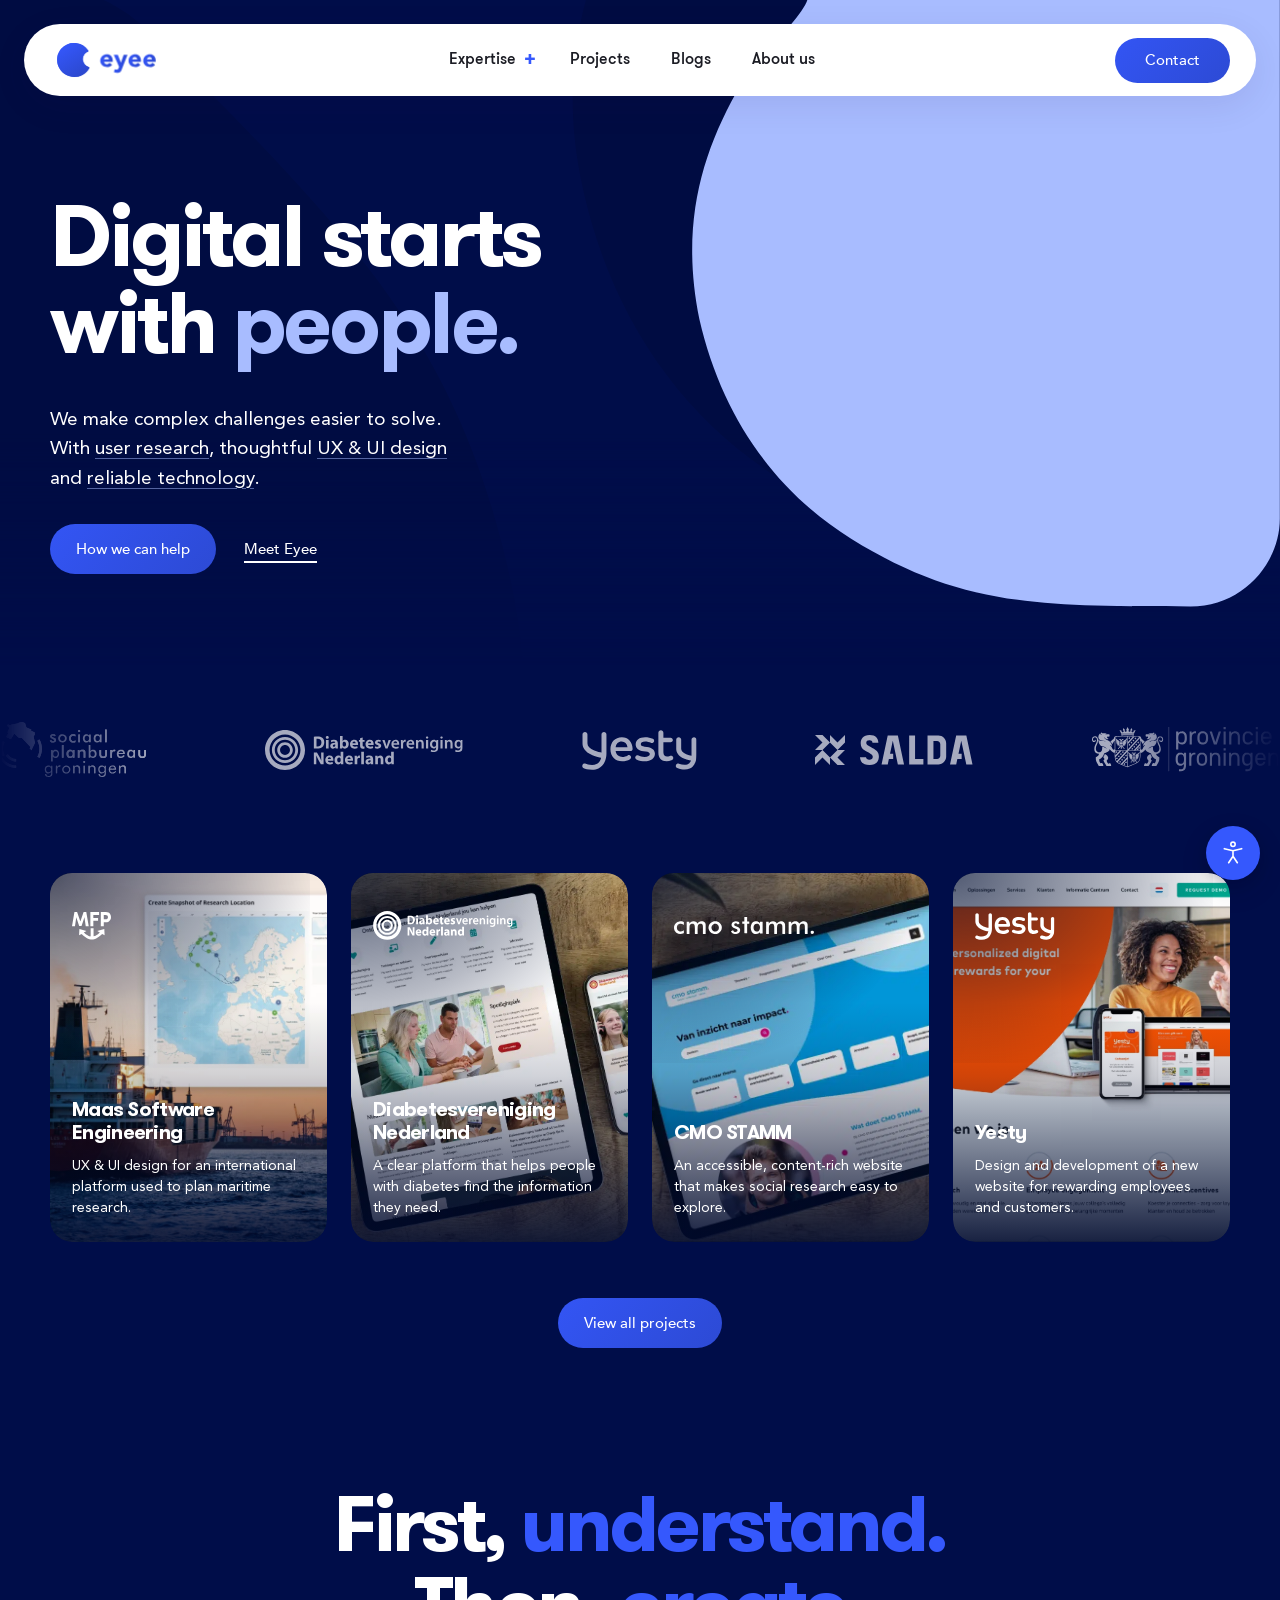
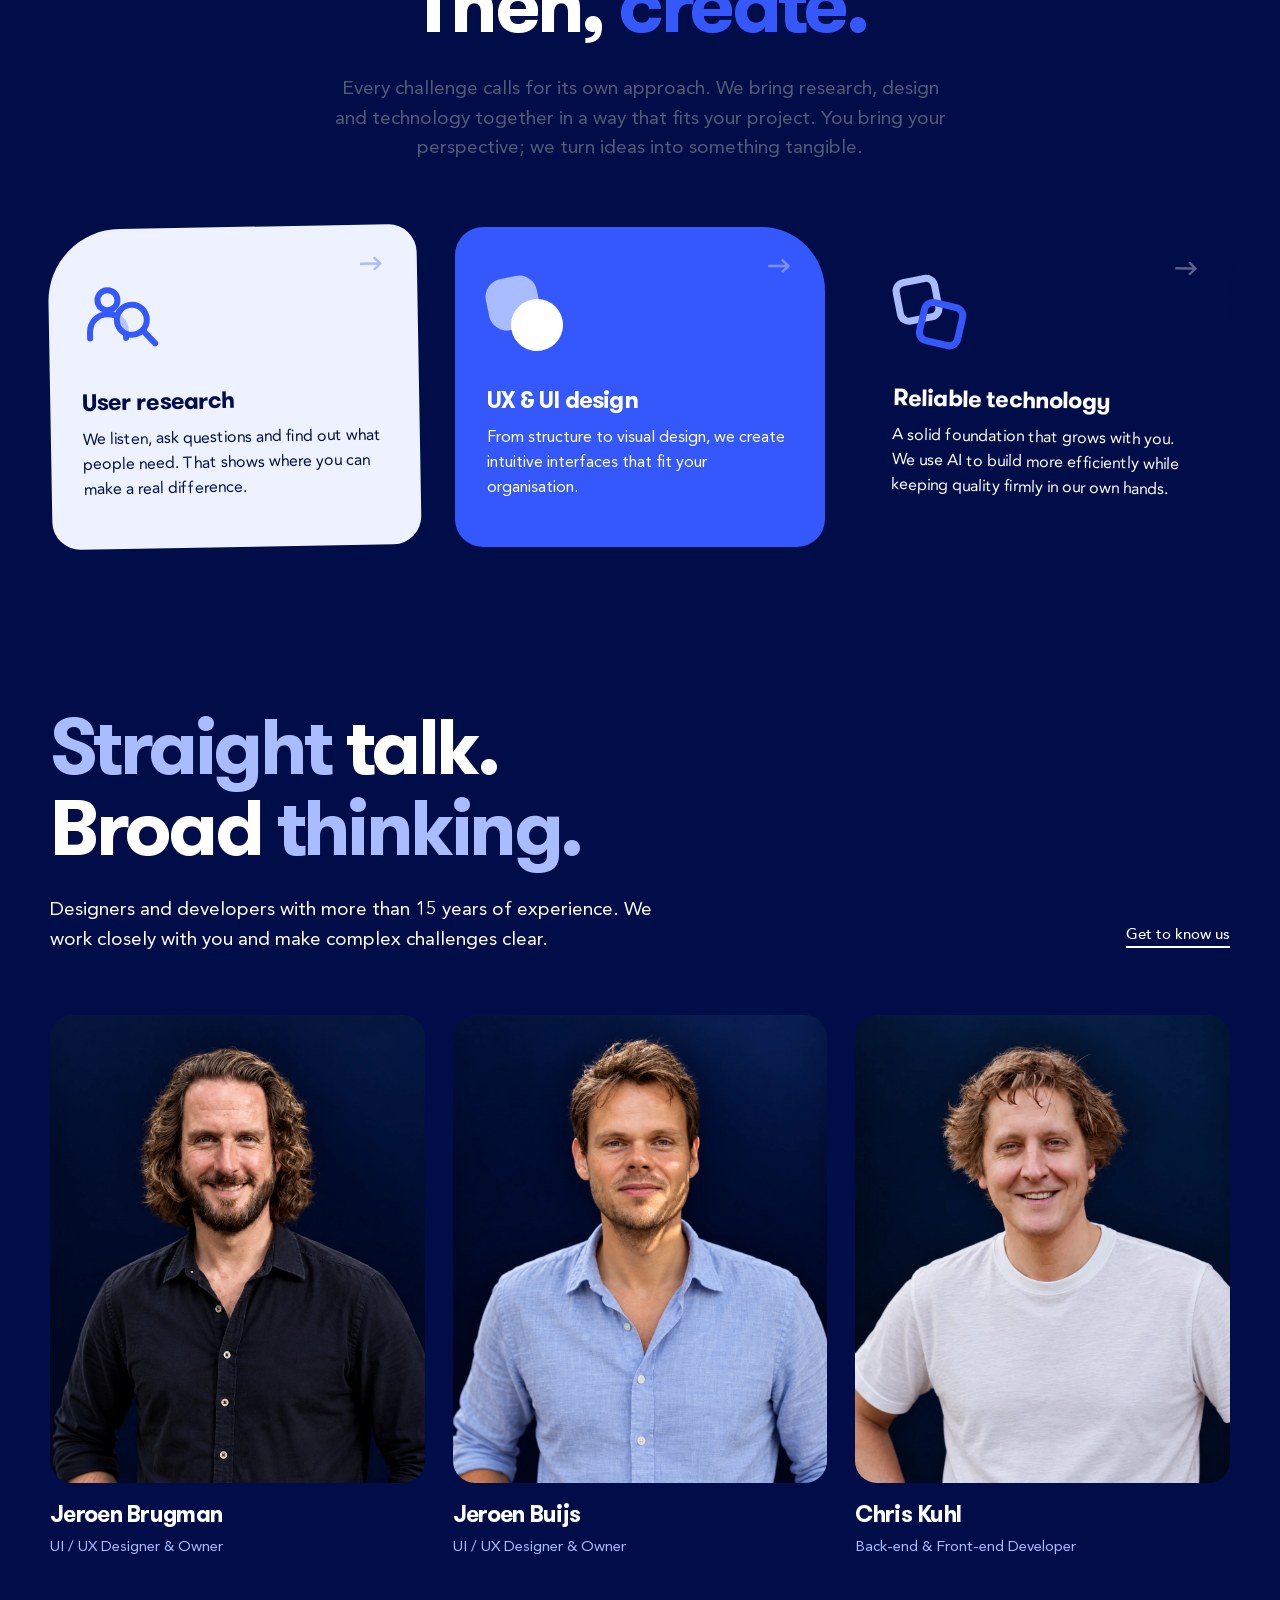
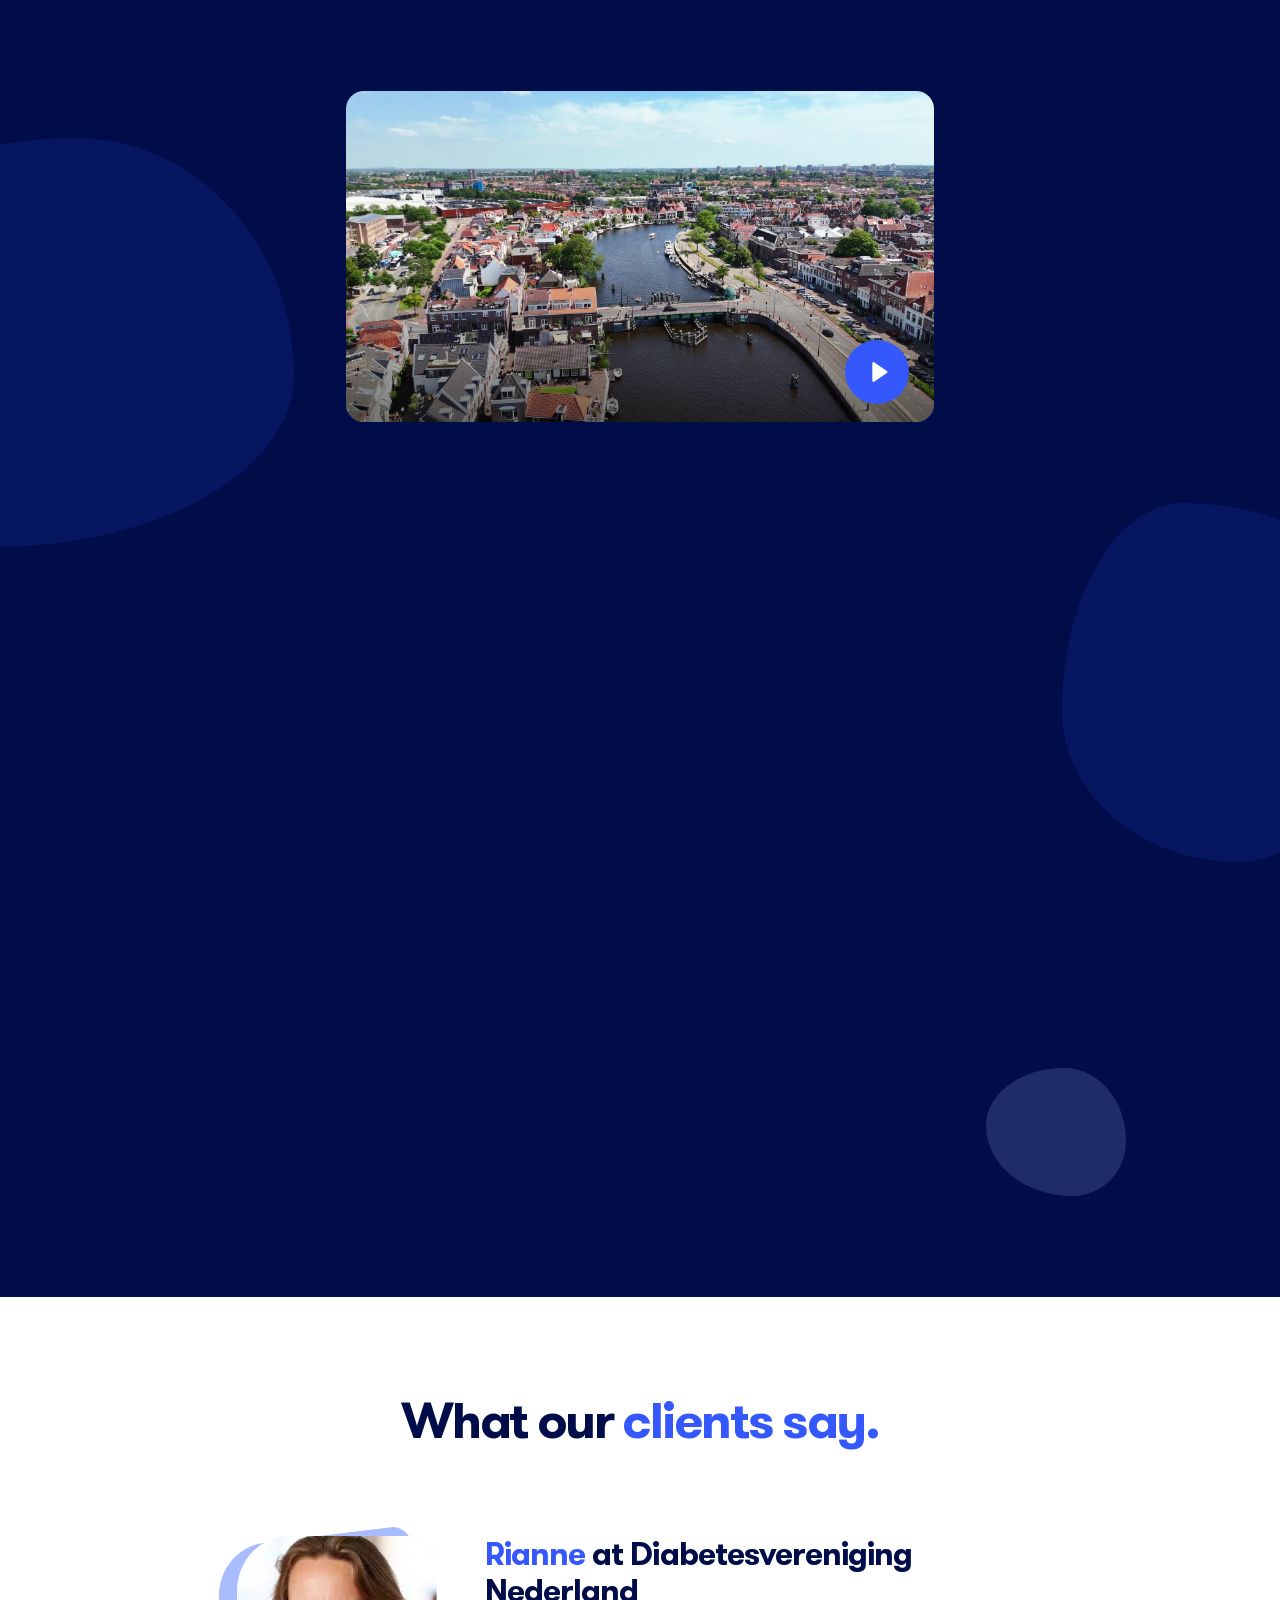
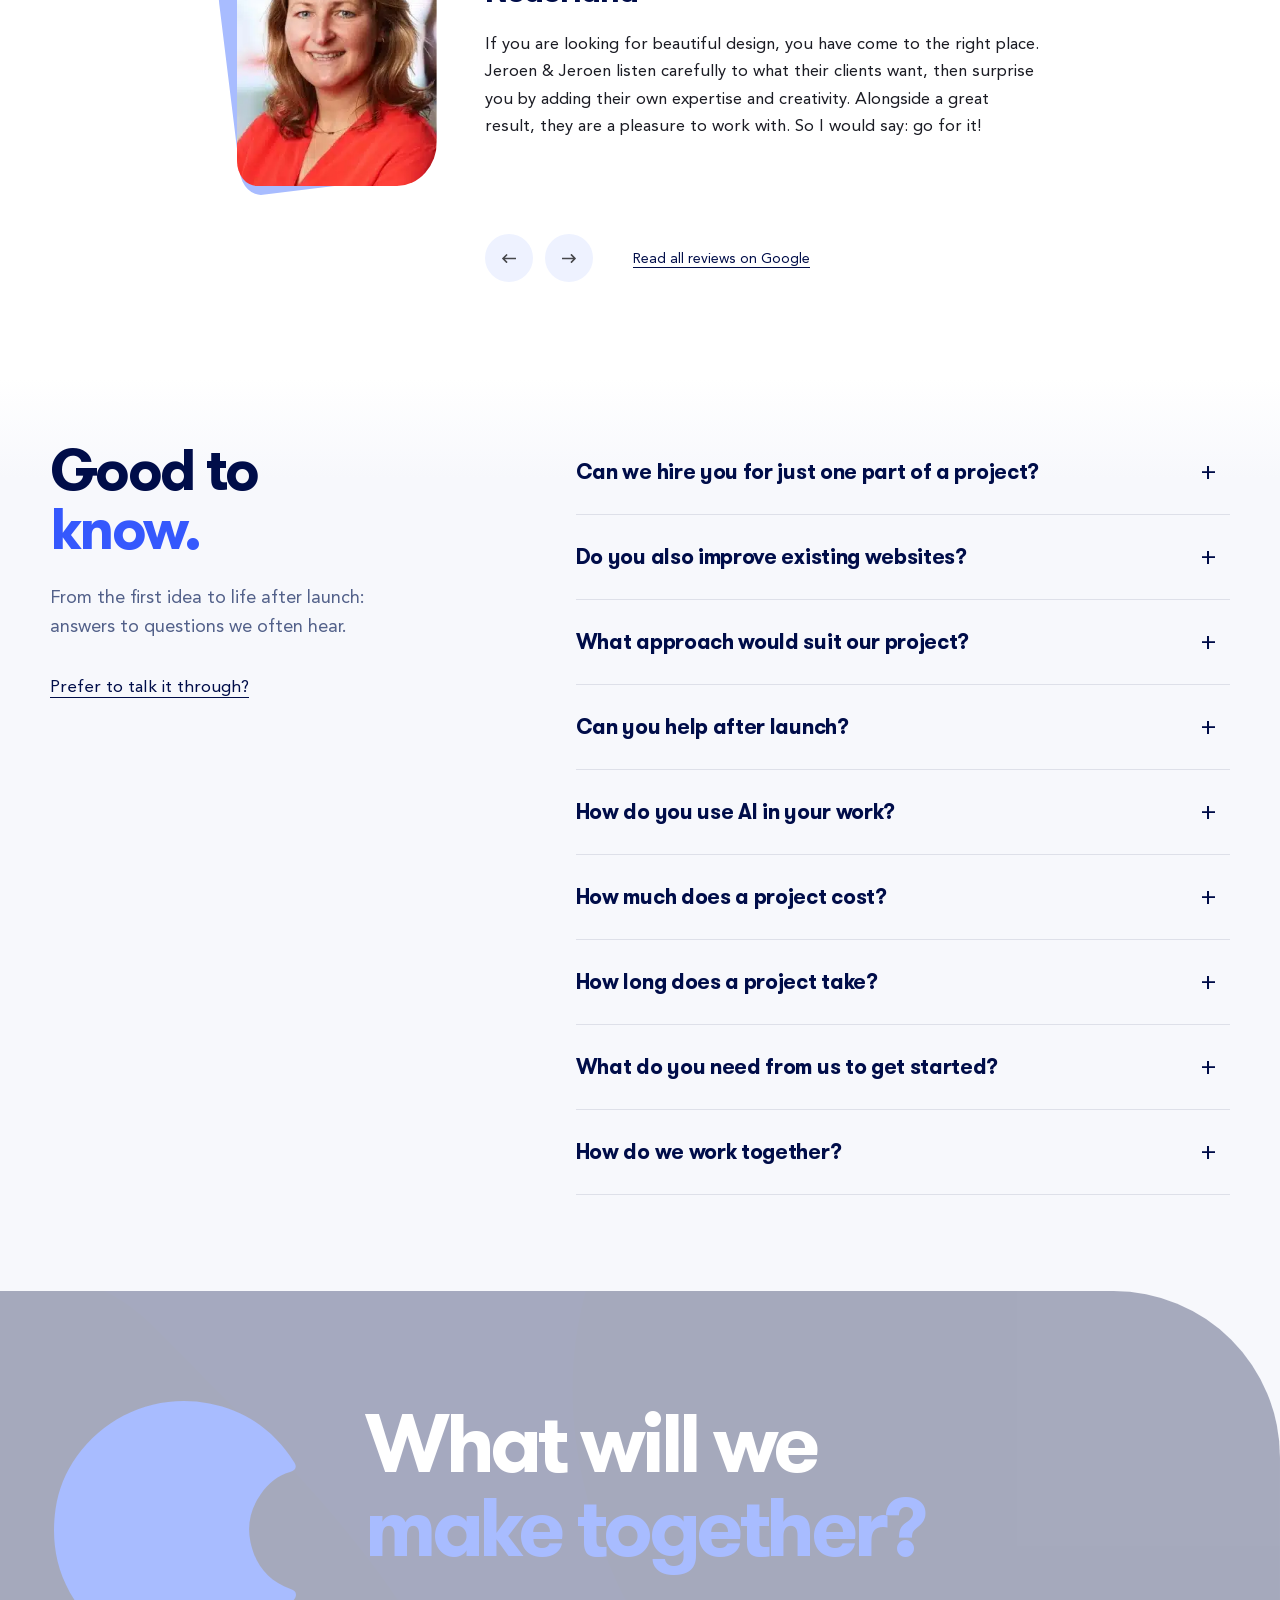
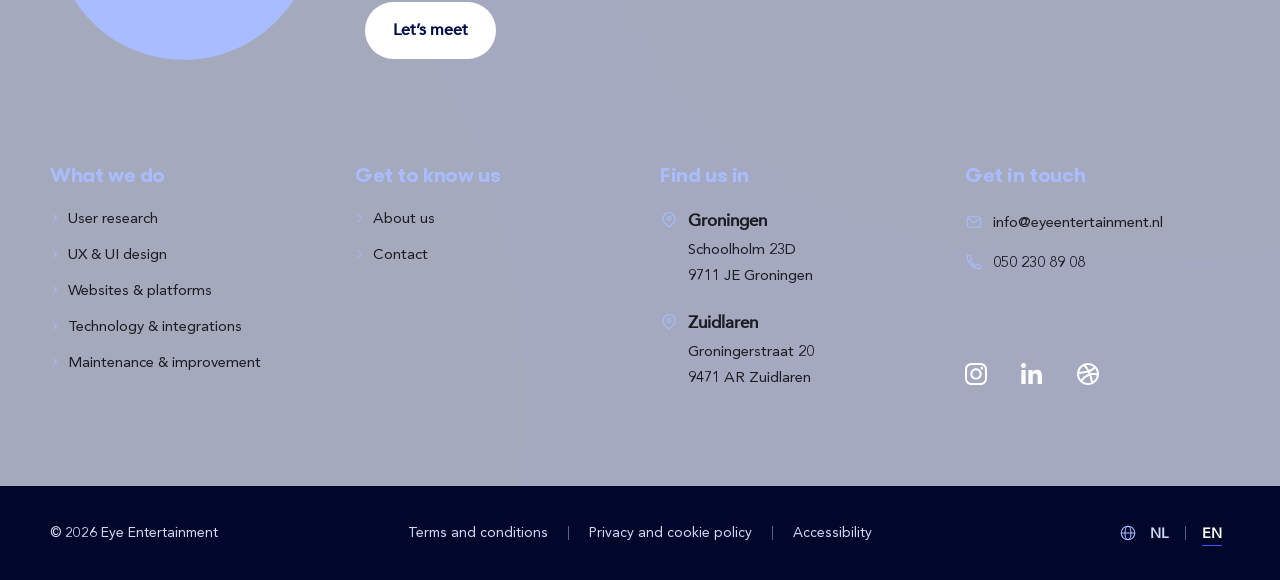
==== commit 347a2529: "Mobile optimalisatie digitale toegankelijkeid" ====
--- a/index.html
+++ b/index.html
@@ -20,7 +20,7 @@
     />
     <link rel="stylesheet" href="menu.css?v=20261016-11" />
     <link rel="stylesheet" href="expertise-menu.css?v=20261016-10" />
-    <link rel="stylesheet" href="accessibility.css?v=20261016-14" />
+    <link rel="stylesheet" href="accessibility.css?v=20261016-16" />
     <link rel="stylesheet" href="floating-cta.css?v=20261016-6" />
     <link rel="stylesheet" href="videocall.css?v=20261016-1" />
   </head>
@@ -1879,7 +1879,7 @@
     <script src="script.js?v=20261016-mobile-submenu-5"></script>
     <script src="expertise-menu.js?v=20261016-1"></script>
     <script src="translations.js?v=20261016-expertise-5"></script>
-    <script src="accessibility.js?v=20261016-11"></script>
+    <script src="accessibility.js?v=20261016-13"></script>
     <script src="floating-cta.js?v=20261016-8"></script>
     <script src="eye-game.js?v=20261016-7"></script>
   </body>
--- a/accessibility.css
+++ b/accessibility.css
@@ -18,7 +18,7 @@
   transition: background-color .2s ease, transform .2s ease, box-shadow .2s ease;
 }
 .accessibility-launch:focus-visible {background:var(--color-blue-dark);}
-html[data-ios-floating] .accessibility-launch {top:calc(100dvh - var(--accessibility-launch-size) - 20px - env(safe-area-inset-bottom,0px) - var(--accessibility-footer-offset,0px));}
+html[data-ios-floating] .accessibility-launch {top:calc(100svh + 20px - var(--accessibility-launch-size) - 20px - env(safe-area-inset-bottom,0px) - var(--accessibility-footer-offset,0px));}
 @media (hover:hover) {
   .accessibility-launch.is-near,
   .accessibility-launch:has(+ .accessibility-hide:hover),
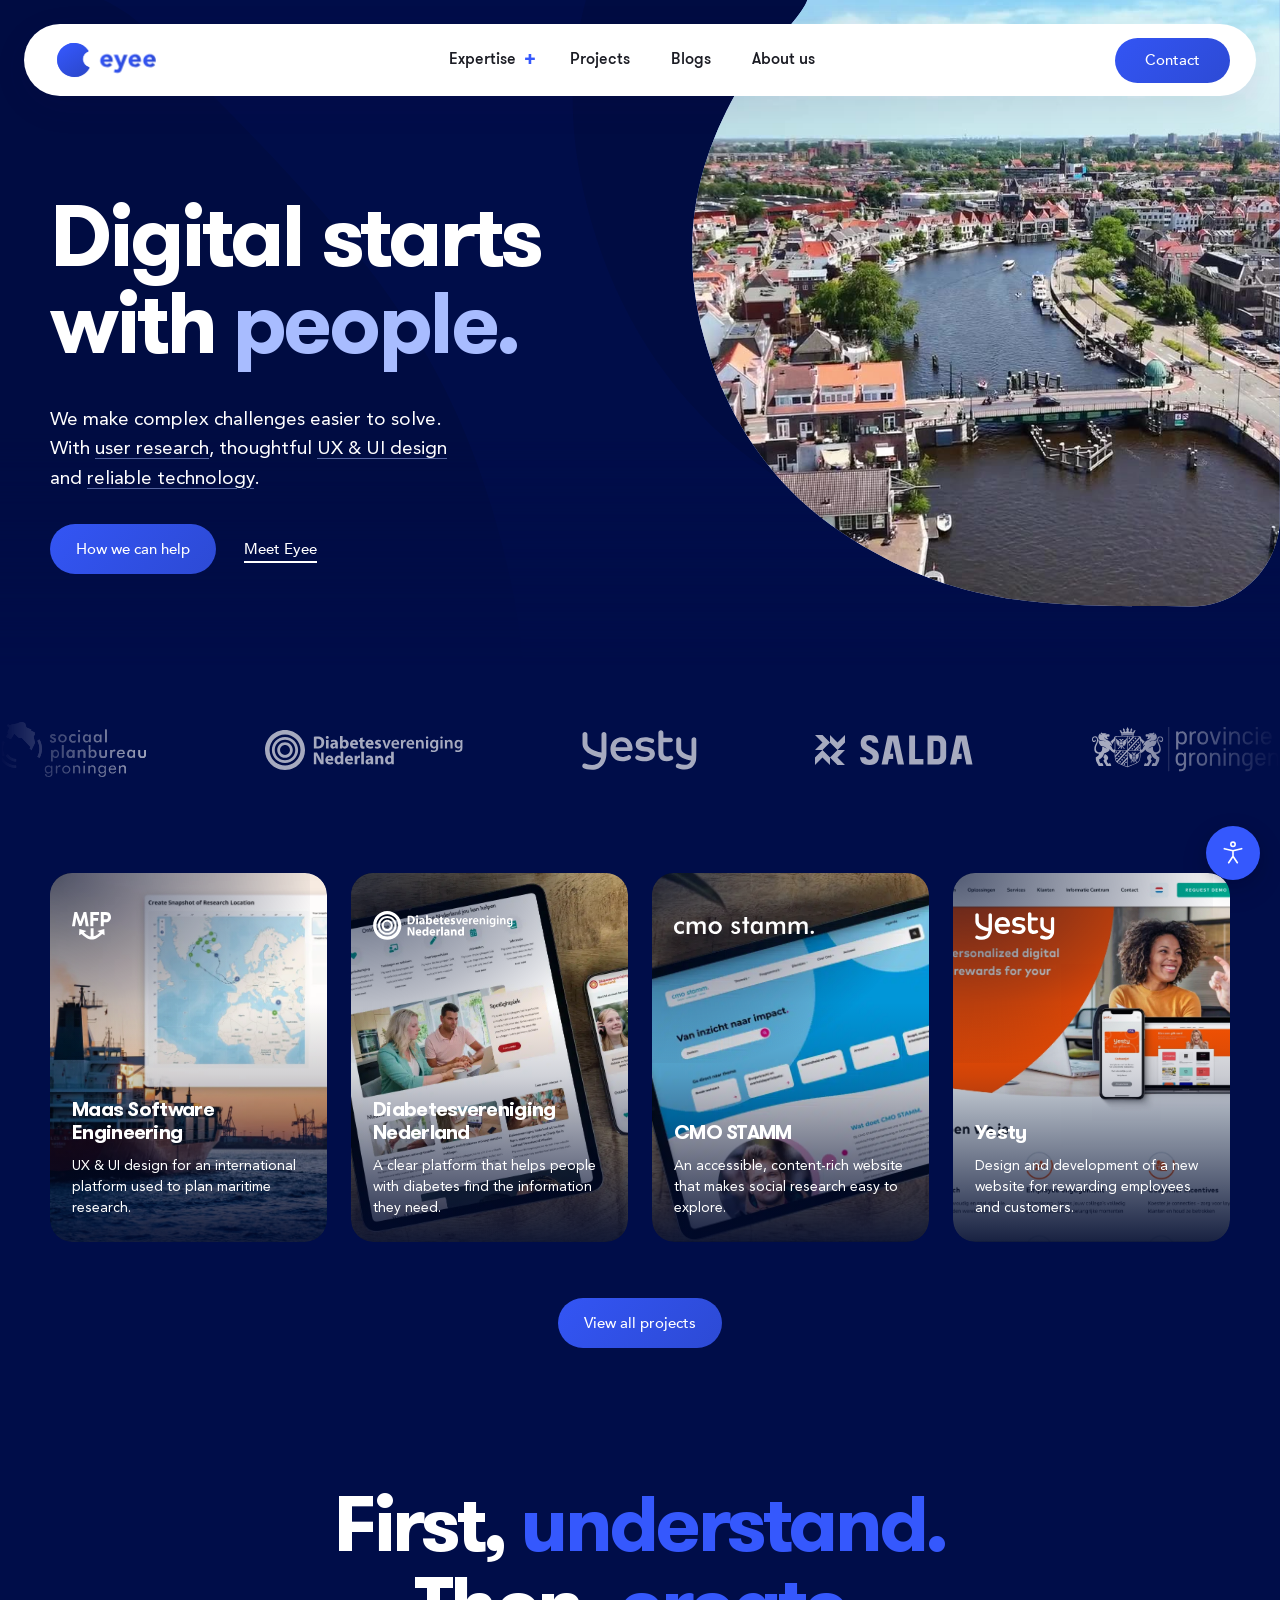
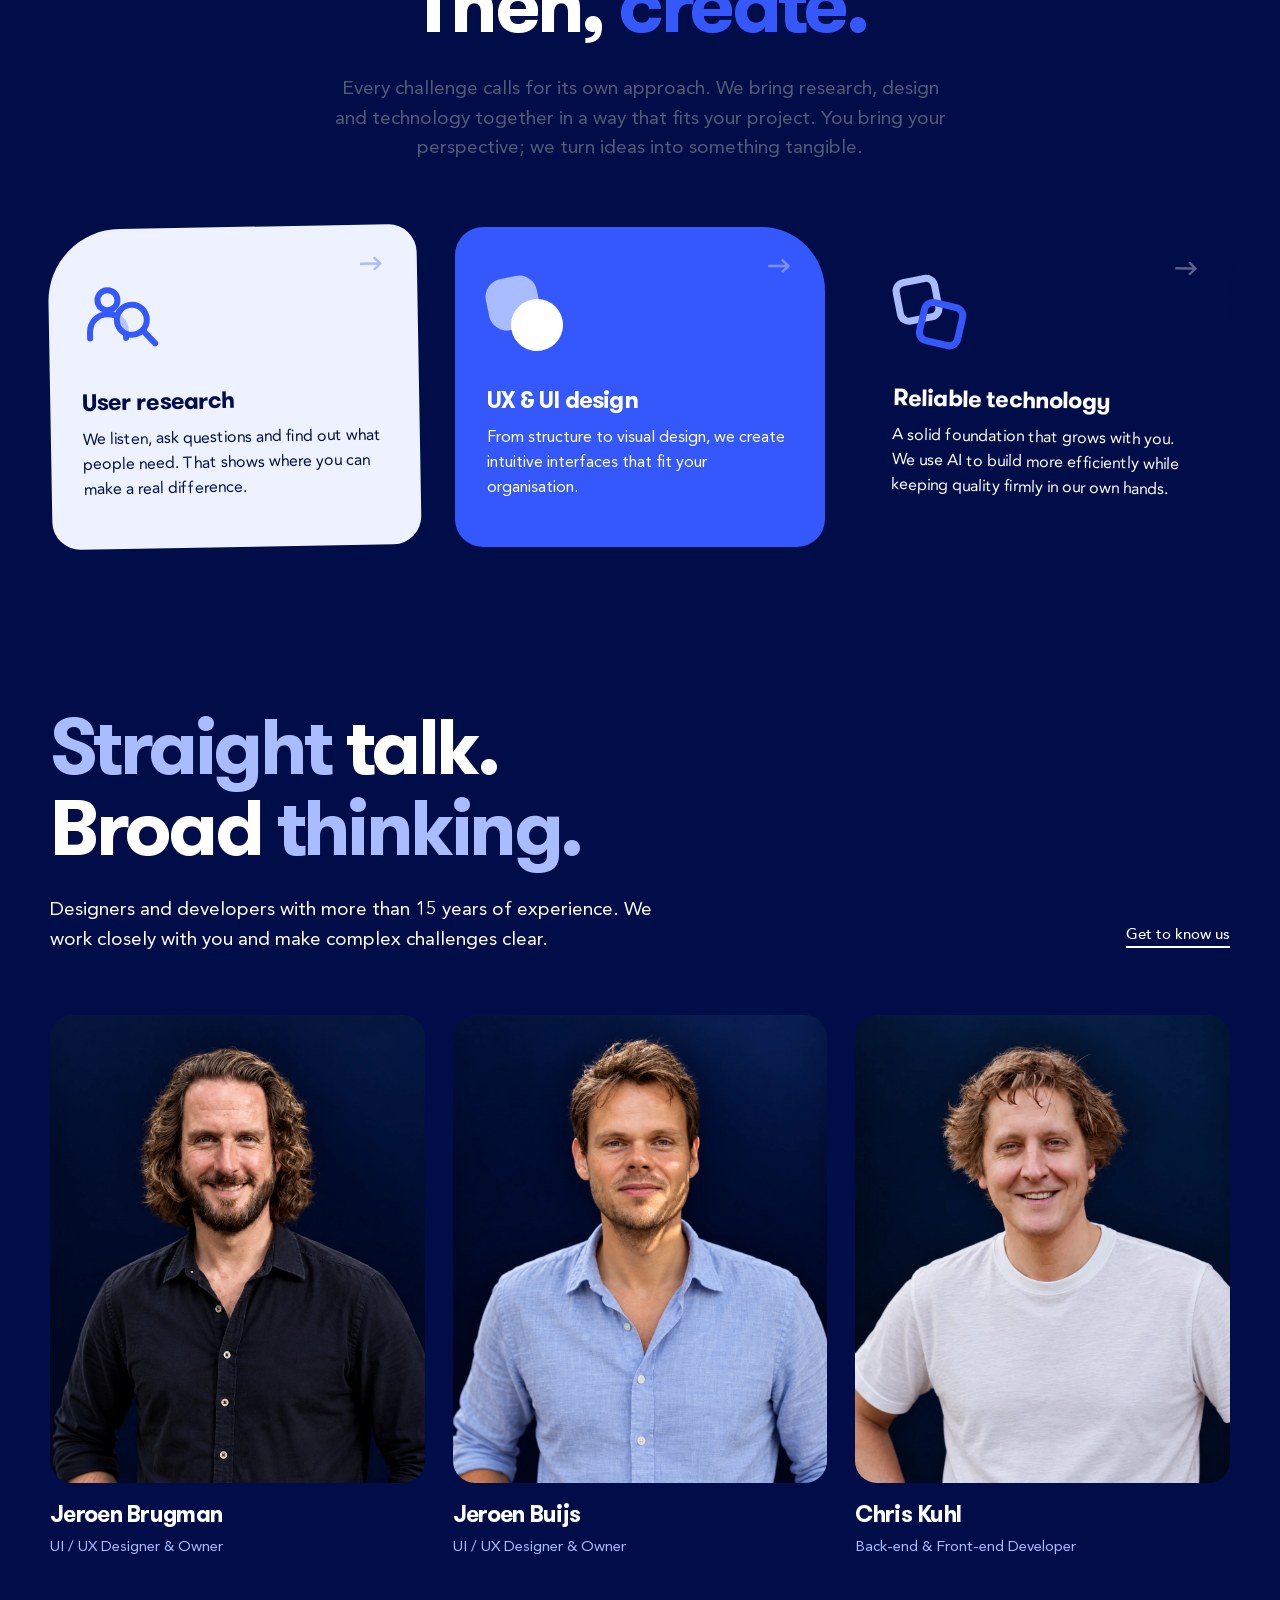
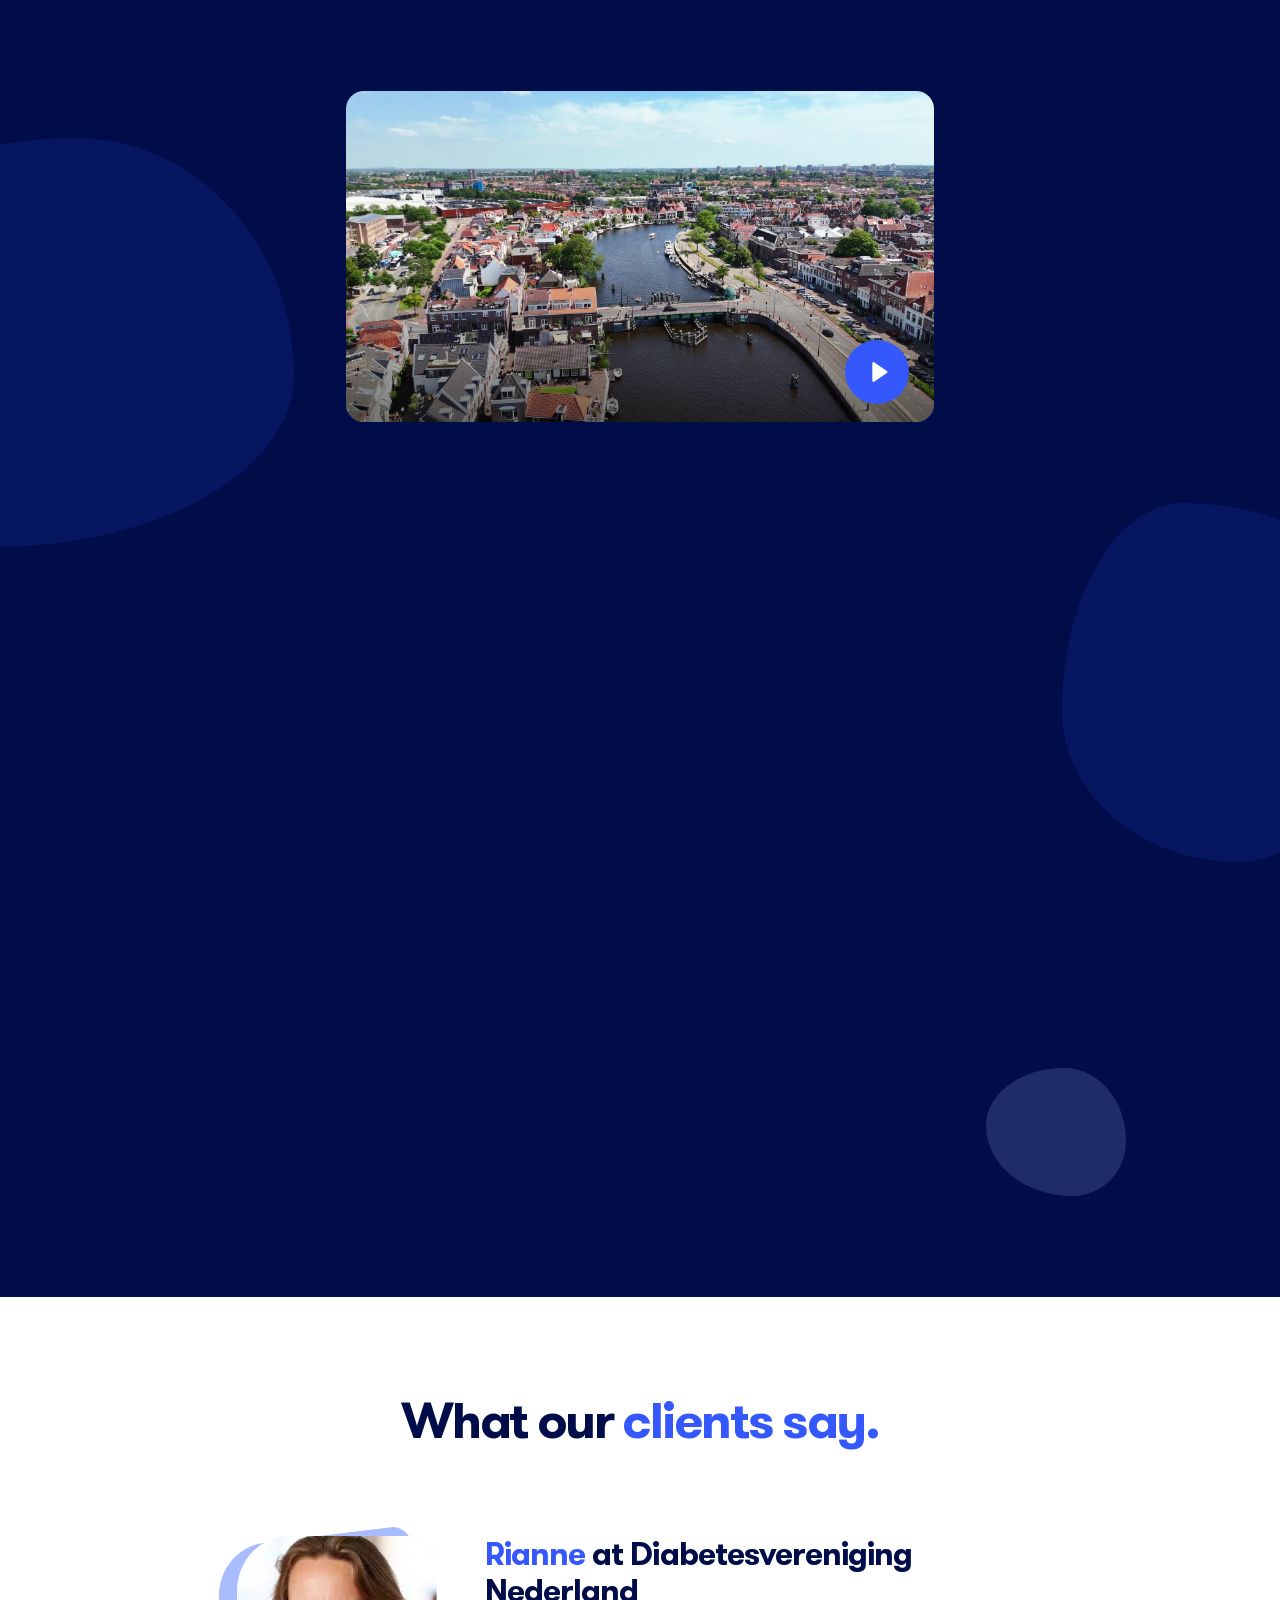
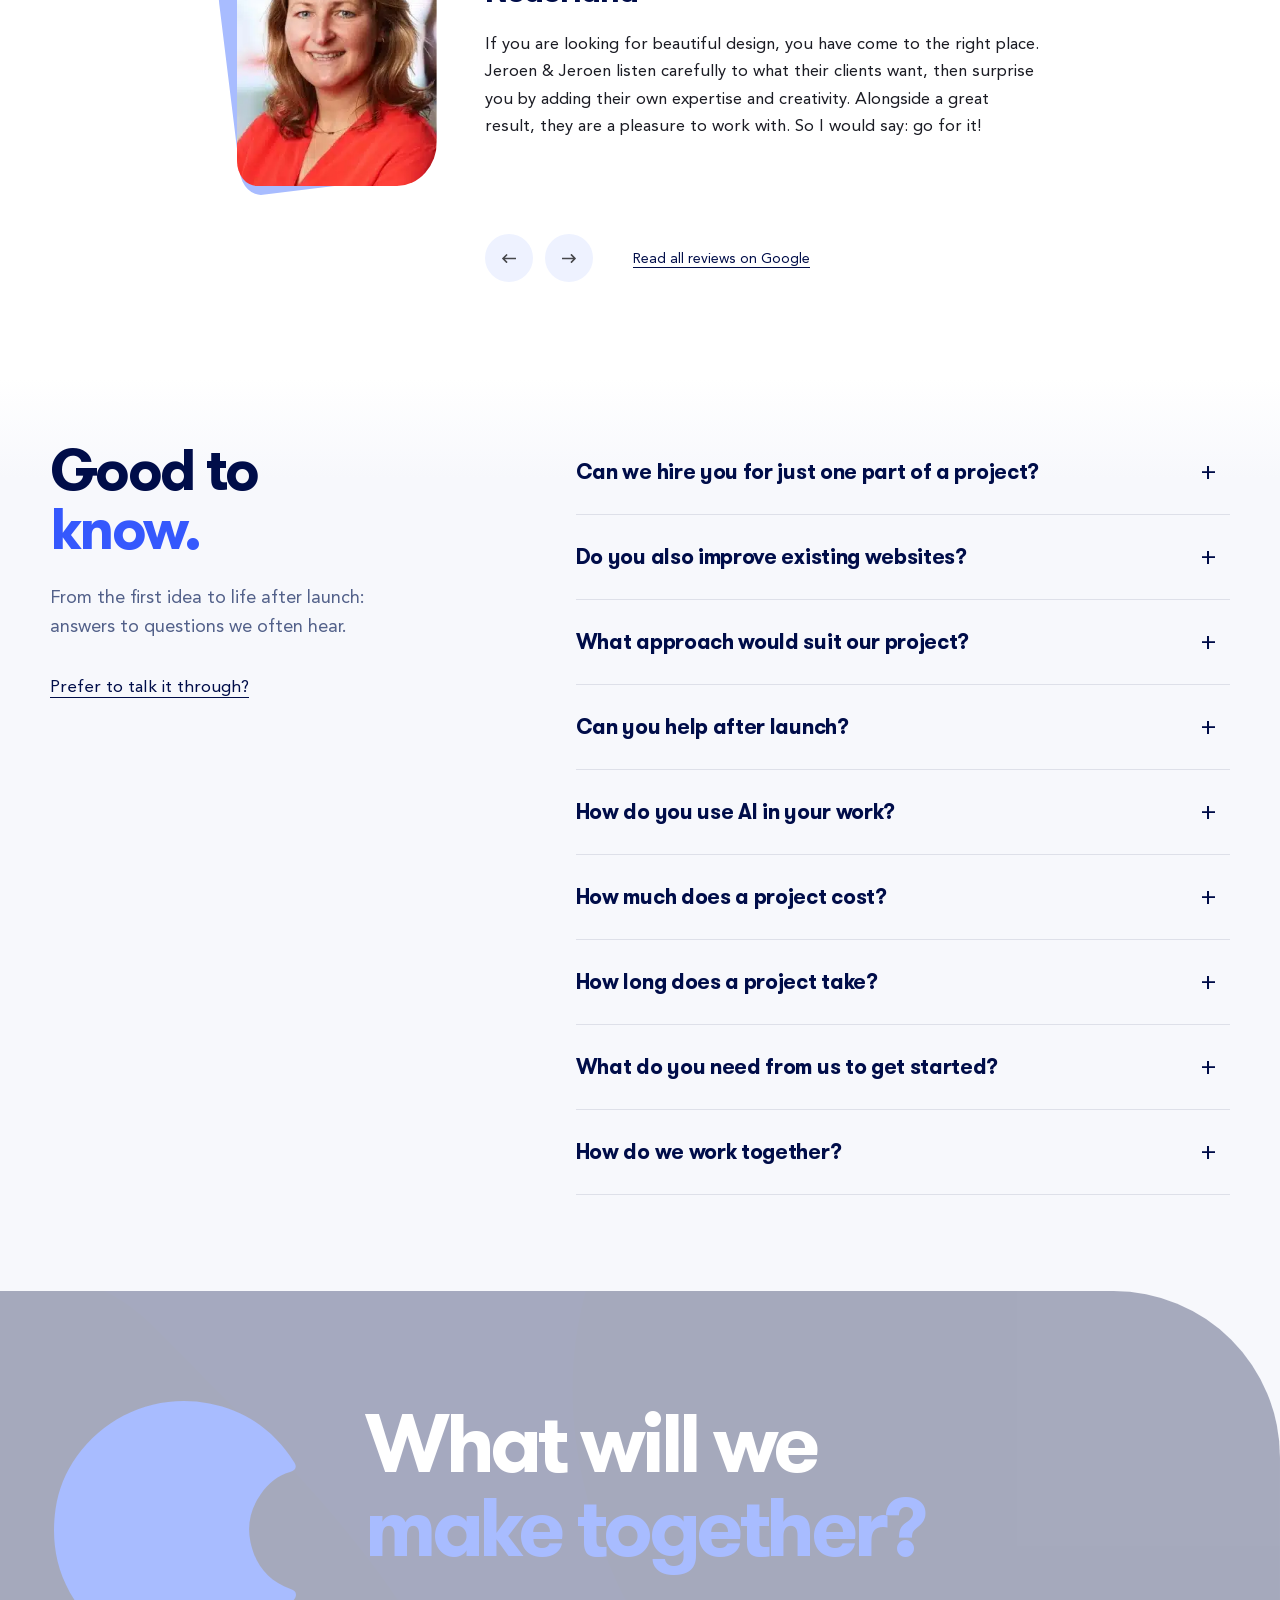
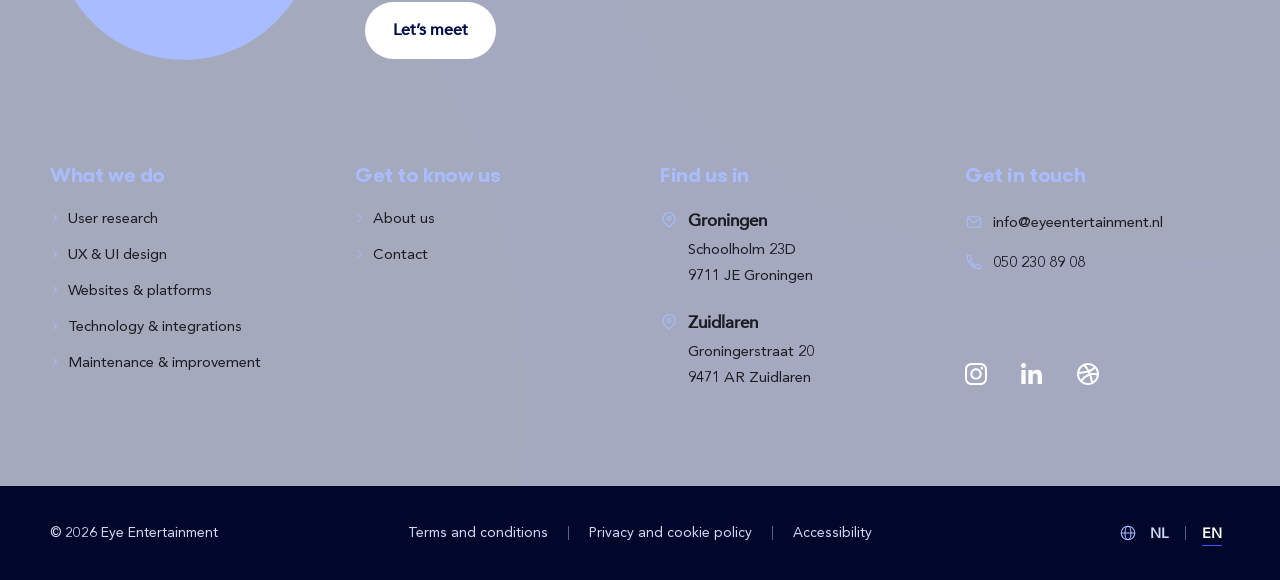
==== commit 3fdd2d29: "Mobile optimalisatie dt icon" ====
--- a/index.html
+++ b/index.html
@@ -20,7 +20,7 @@
     />
     <link rel="stylesheet" href="menu.css?v=20261016-11" />
     <link rel="stylesheet" href="expertise-menu.css?v=20261016-10" />
-    <link rel="stylesheet" href="accessibility.css?v=20261016-16" />
+    <link rel="stylesheet" href="accessibility.css?v=20261016-18" />
     <link rel="stylesheet" href="floating-cta.css?v=20261016-6" />
     <link rel="stylesheet" href="videocall.css?v=20261016-1" />
   </head>
@@ -1879,7 +1879,7 @@
     <script src="script.js?v=20261016-mobile-submenu-5"></script>
     <script src="expertise-menu.js?v=20261016-1"></script>
     <script src="translations.js?v=20261016-expertise-5"></script>
-    <script src="accessibility.js?v=20261016-13"></script>
+    <script src="accessibility.js?v=20261016-15"></script>
     <script src="floating-cta.js?v=20261016-8"></script>
     <script src="eye-game.js?v=20261016-7"></script>
   </body>
--- a/accessibility.css
+++ b/accessibility.css
@@ -18,7 +18,6 @@
   transition: background-color .2s ease, transform .2s ease, box-shadow .2s ease;
 }
 .accessibility-launch:focus-visible {background:var(--color-blue-dark);}
-html[data-ios-floating] .accessibility-launch {top:calc(100svh + 20px - var(--accessibility-launch-size) - 20px - env(safe-area-inset-bottom,0px) - var(--accessibility-footer-offset,0px));}
 @media (hover:hover) {
   .accessibility-launch.is-near,
   .accessibility-launch:has(+ .accessibility-hide:hover),
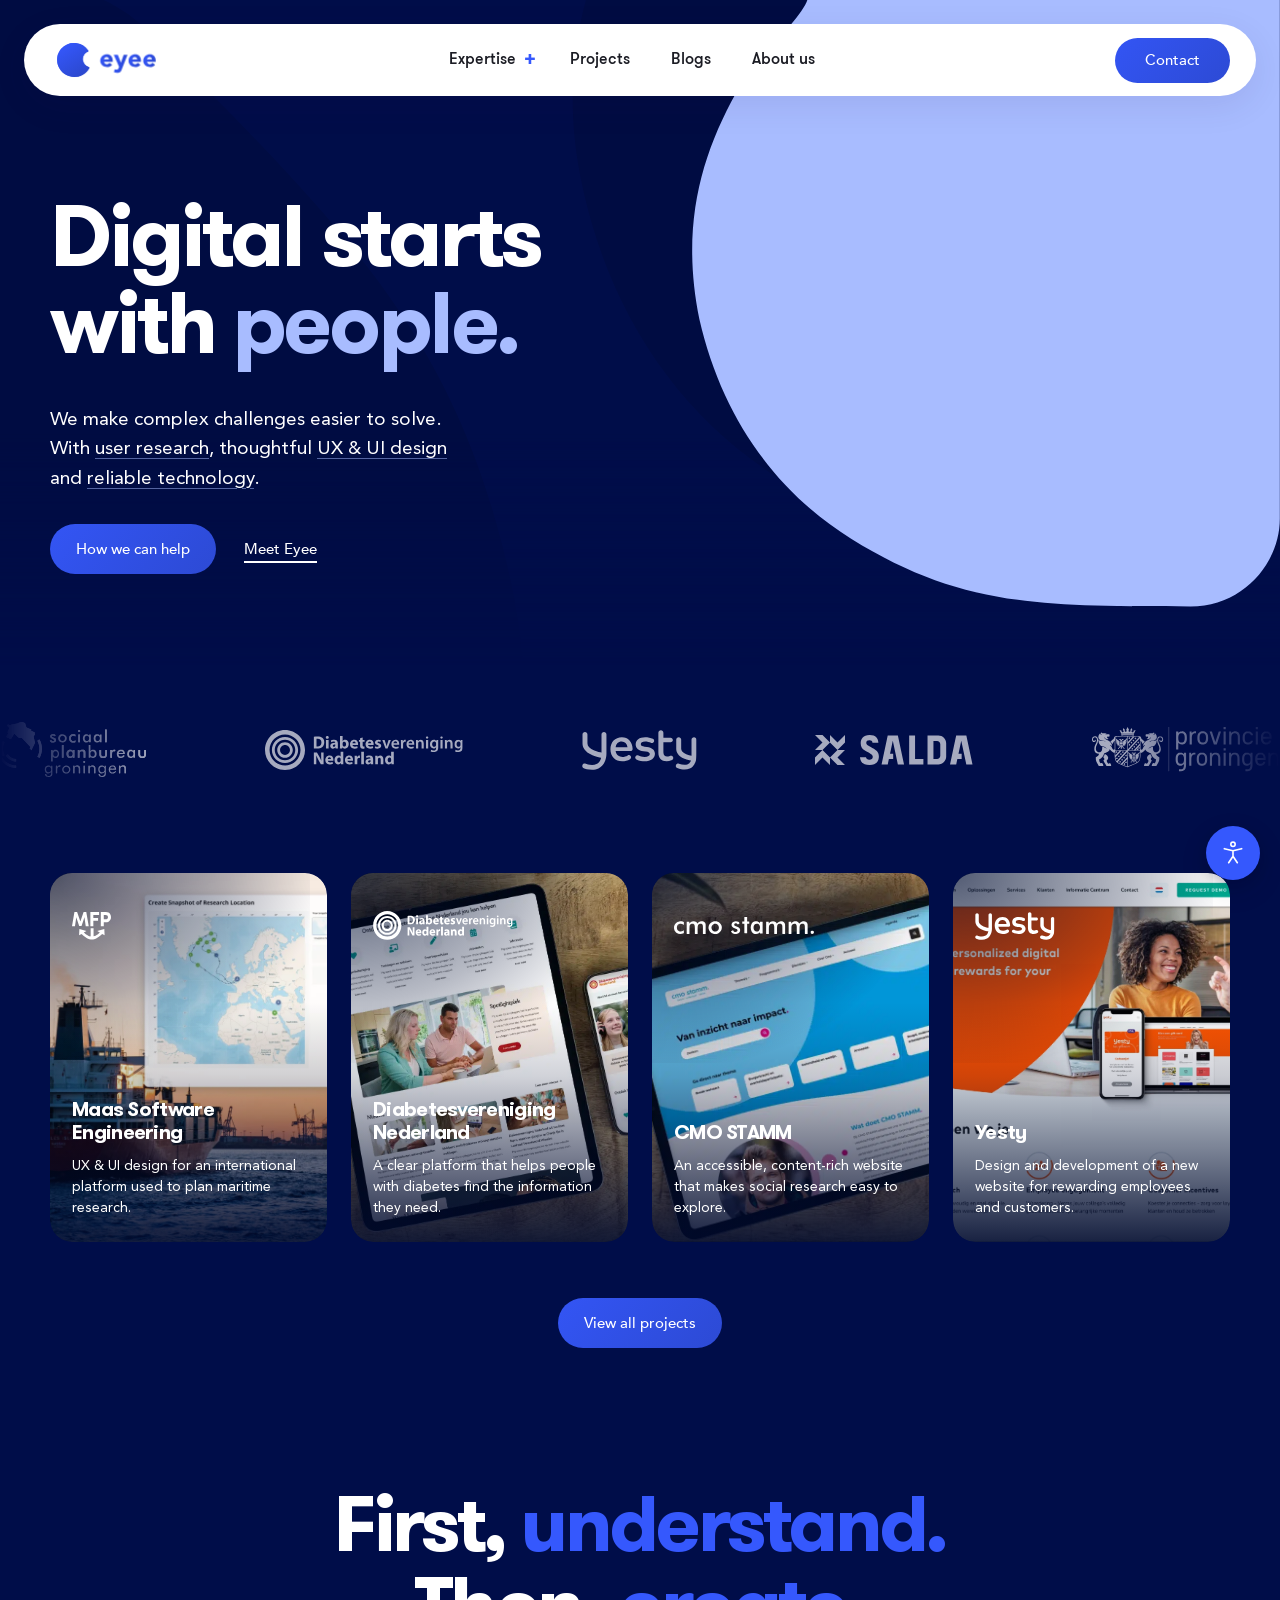
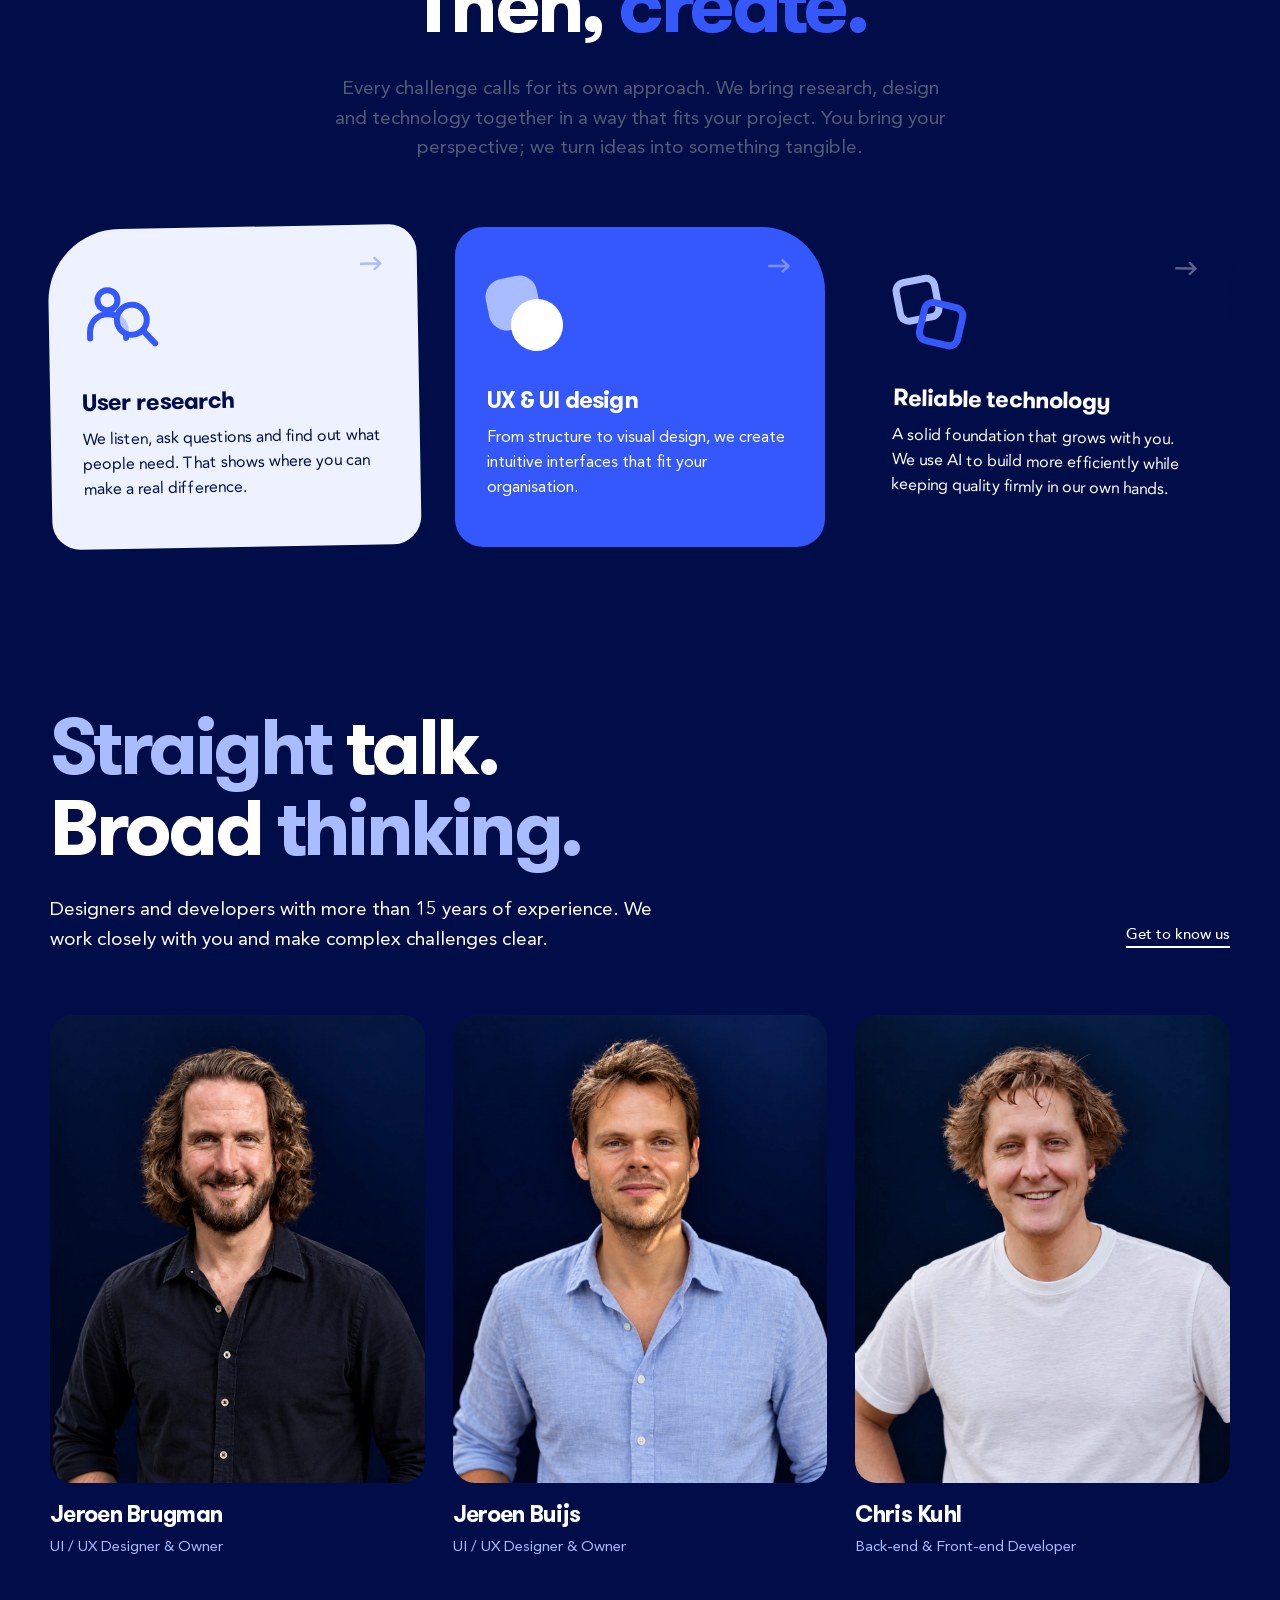
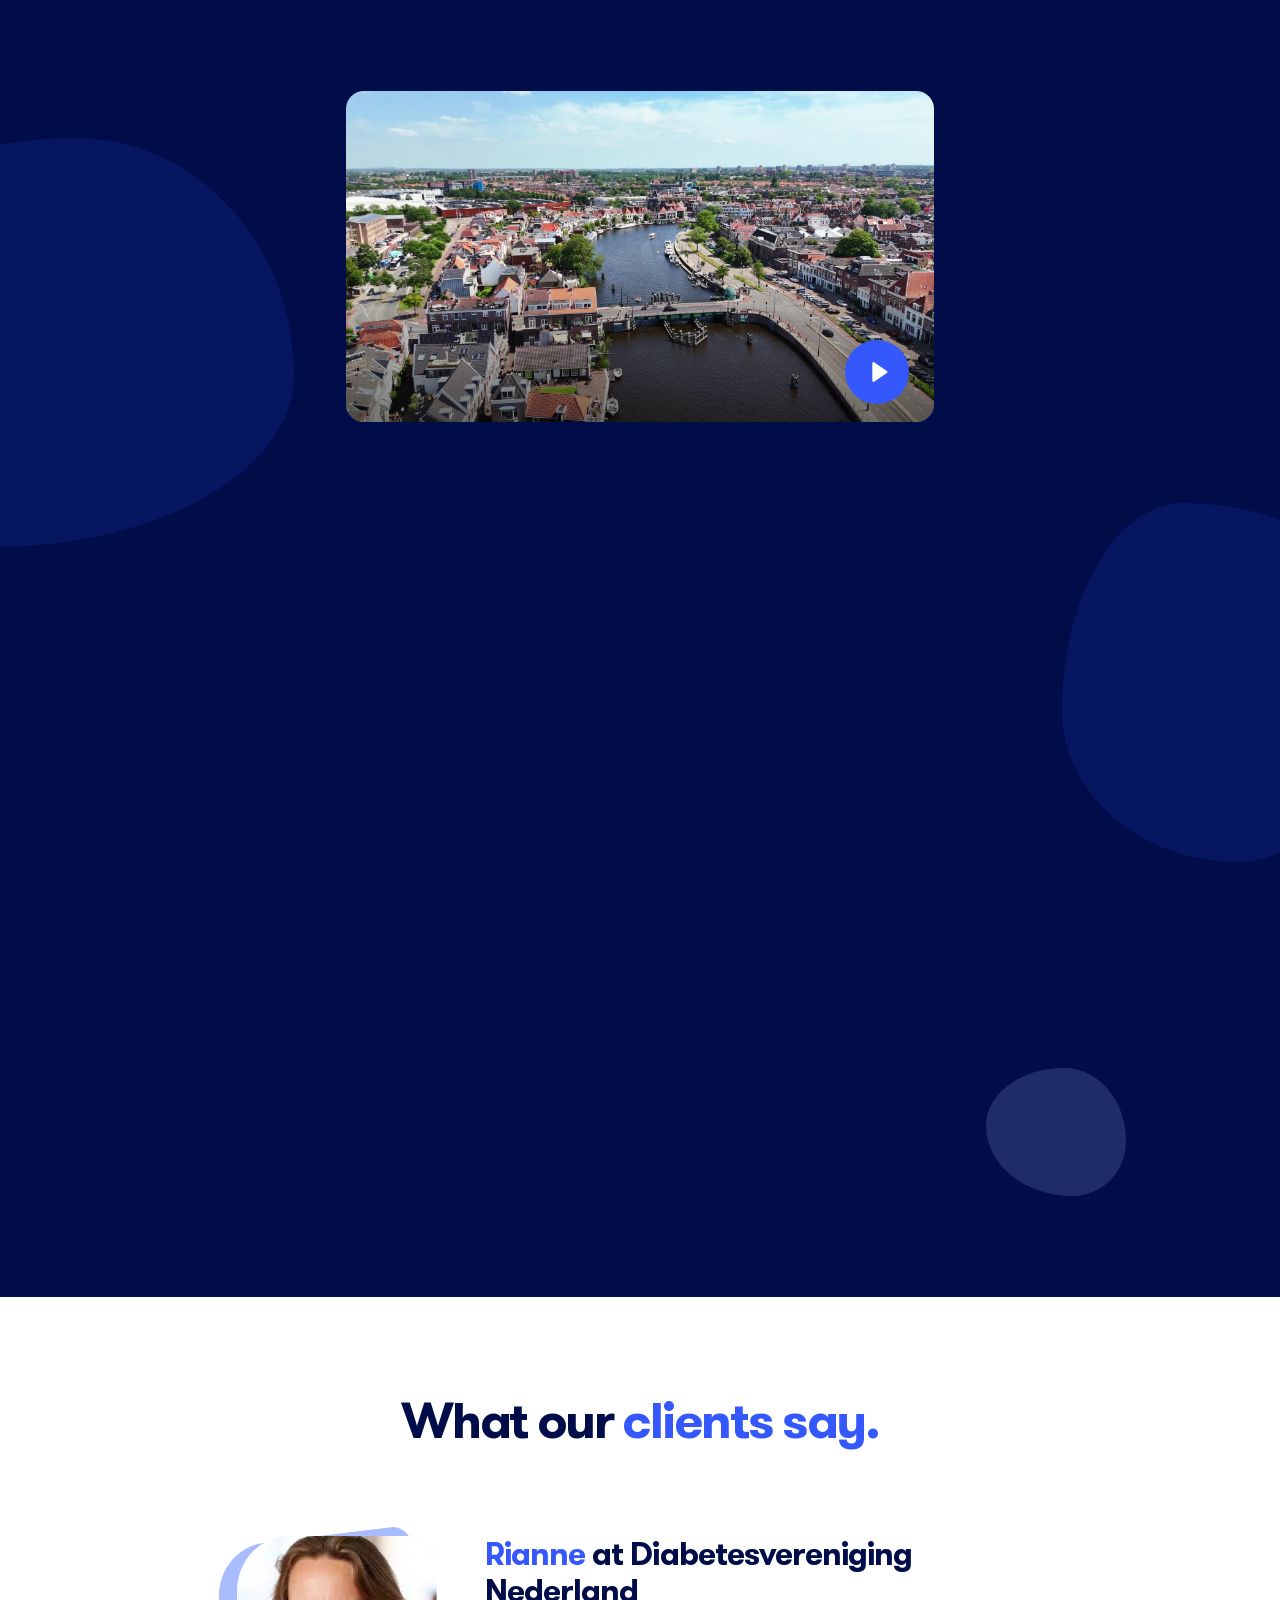
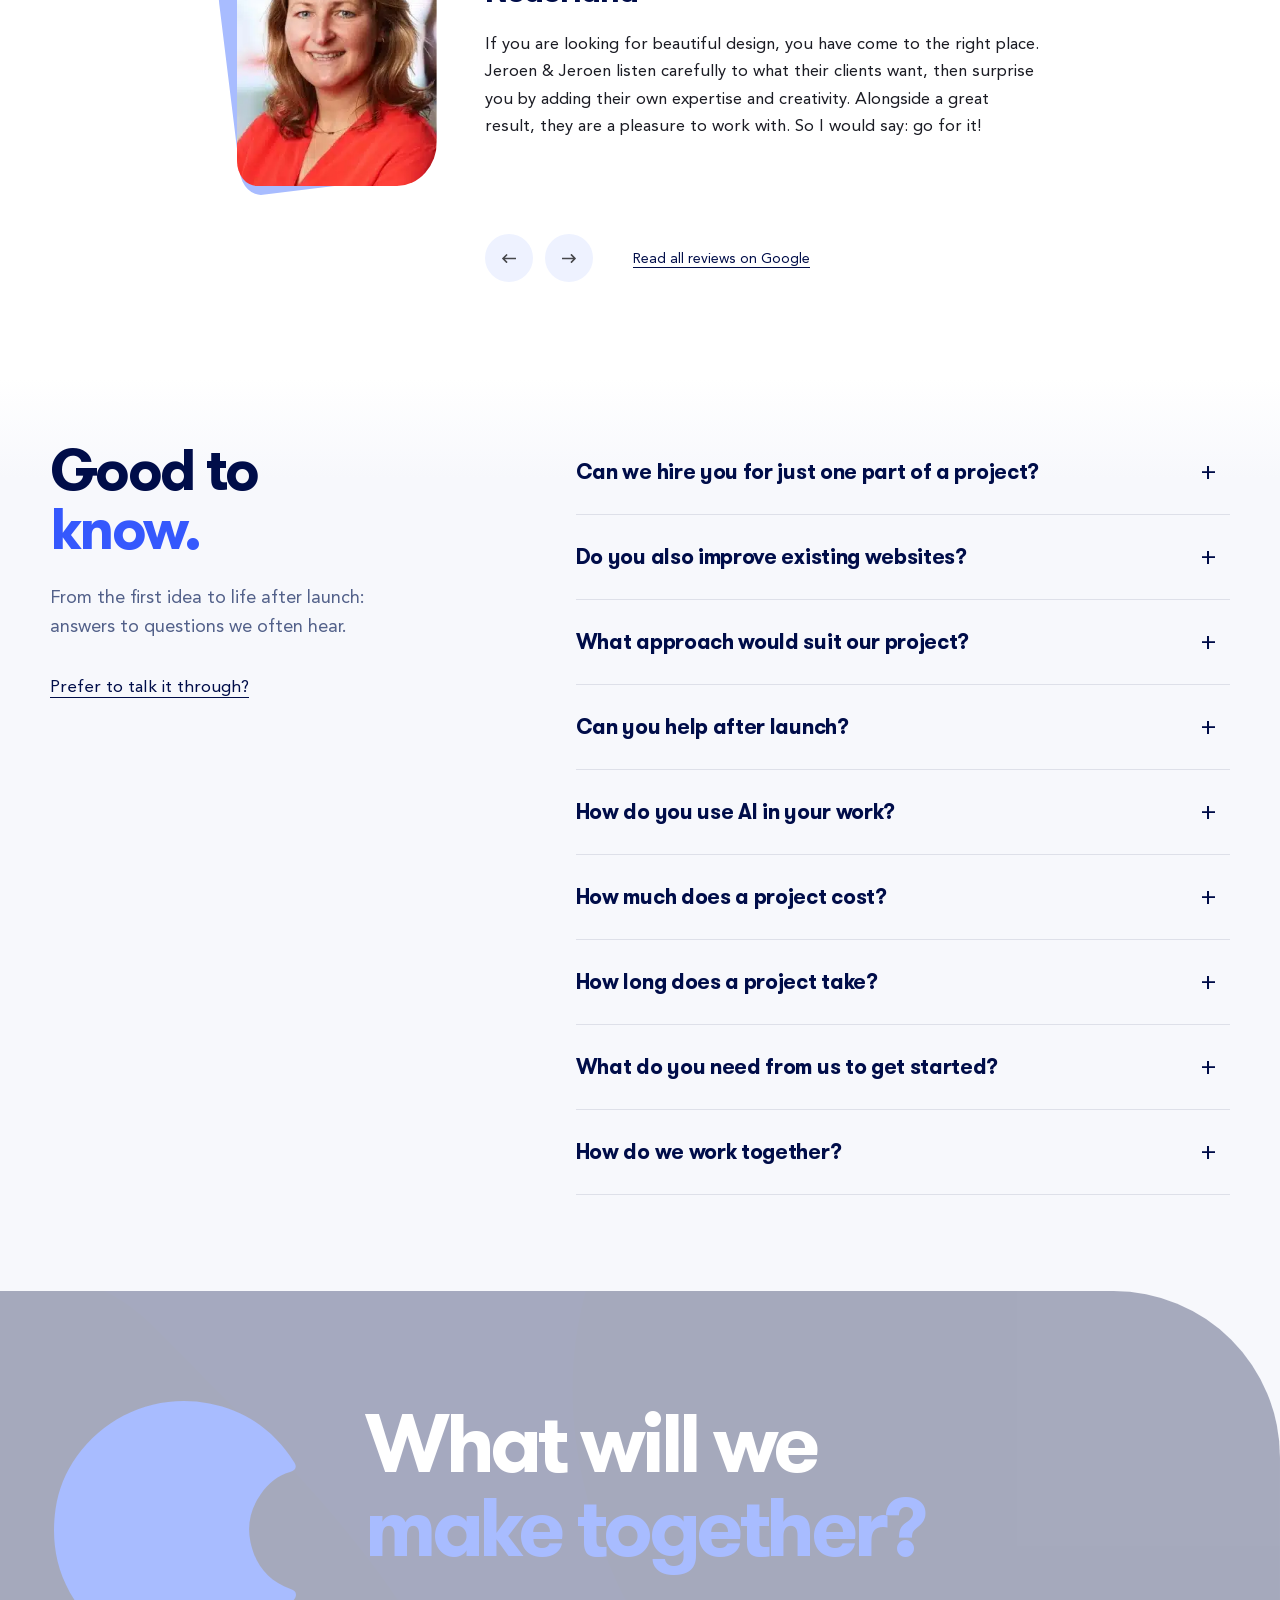
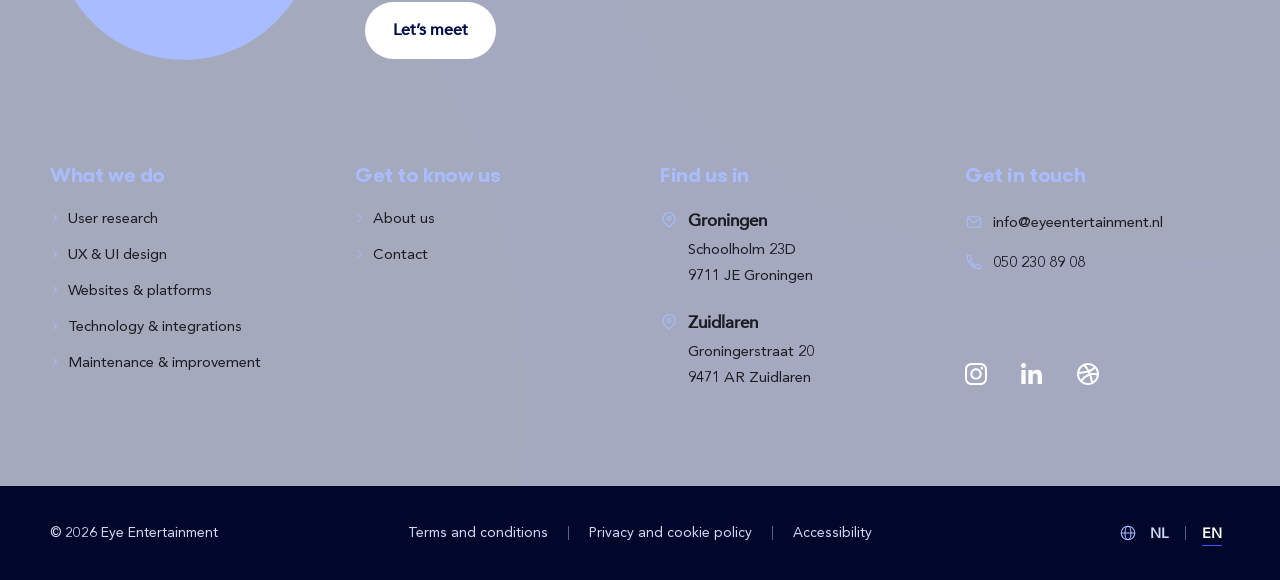
==== commit 3b9d495a: "Optimalisatie mobile" ====
--- a/index.html
+++ b/index.html
@@ -1879,7 +1879,7 @@
     <script src="script.js?v=20261016-mobile-submenu-5"></script>
     <script src="expertise-menu.js?v=20261016-1"></script>
     <script src="translations.js?v=20261016-expertise-5"></script>
-    <script src="accessibility.js?v=20261016-15"></script>
+    <script src="accessibility.js?v=20261016-16"></script>
     <script src="floating-cta.js?v=20261016-8"></script>
     <script src="eye-game.js?v=20261016-7"></script>
   </body>
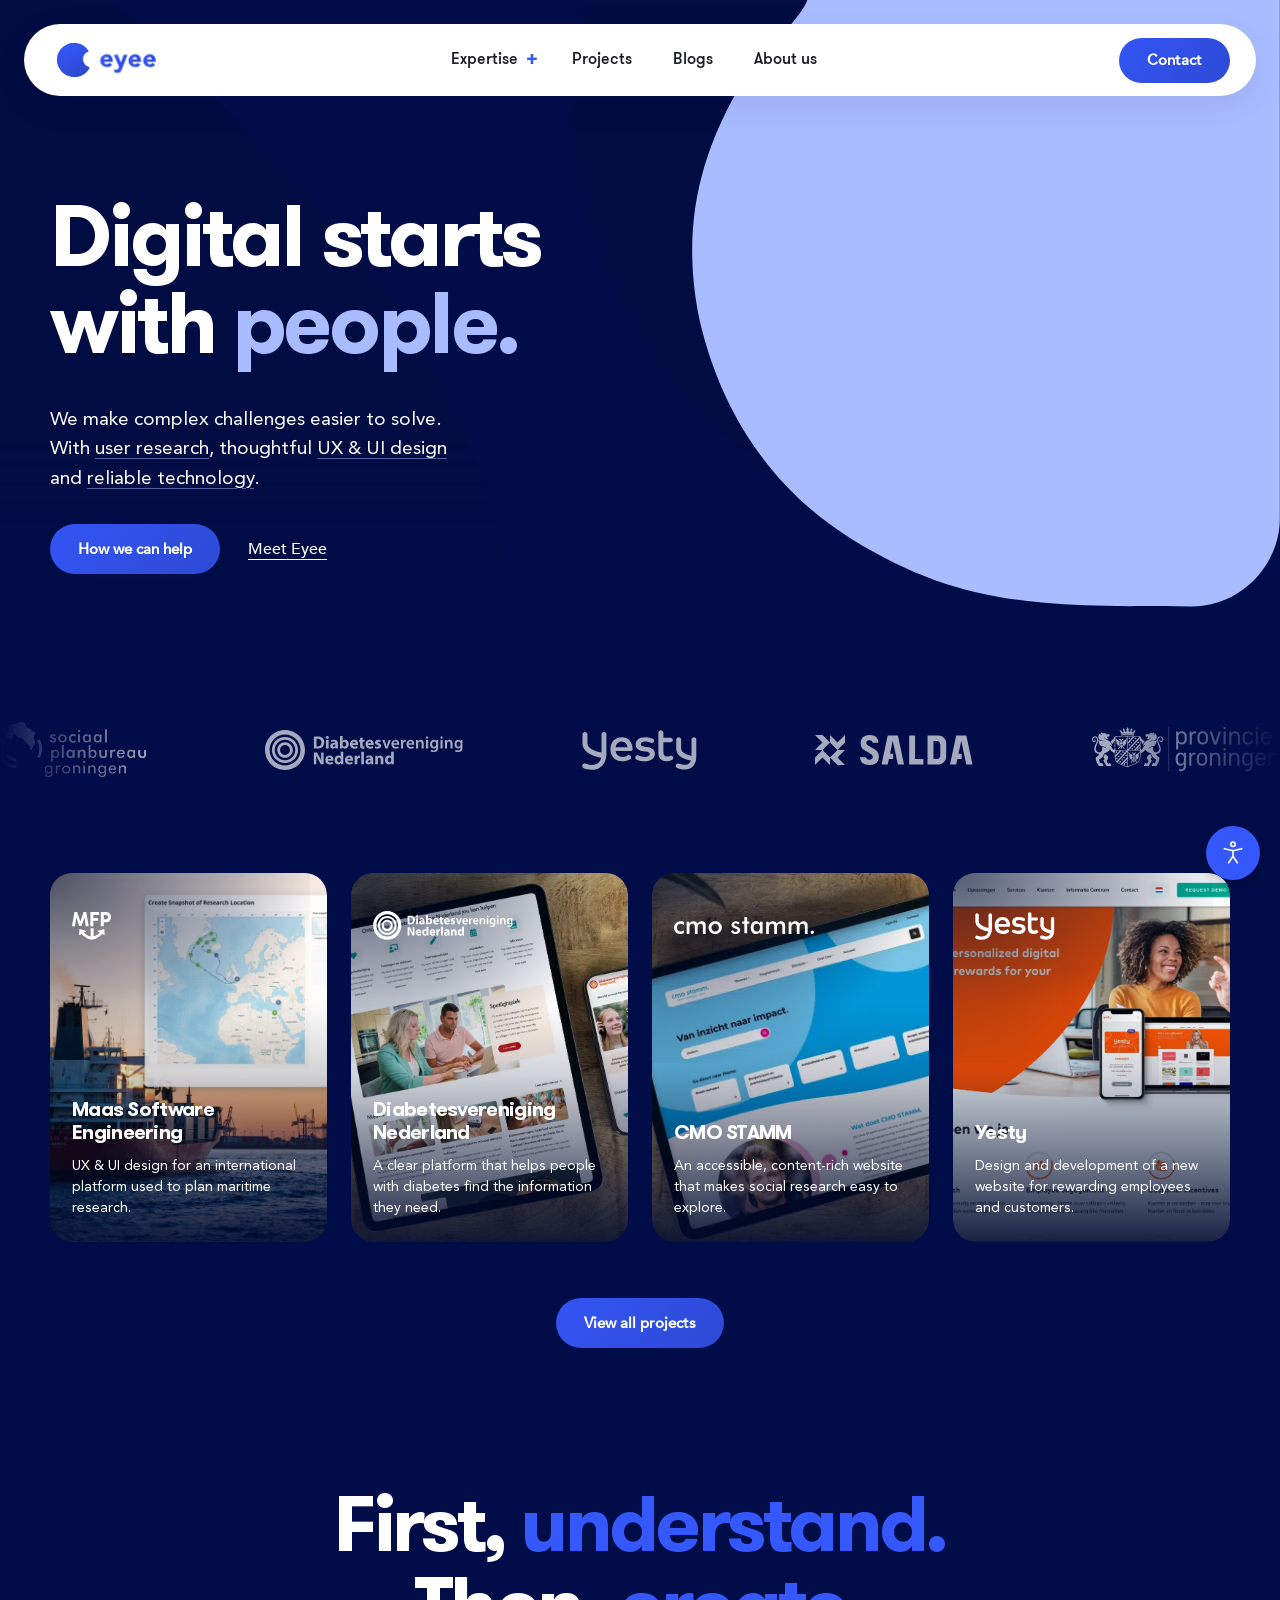
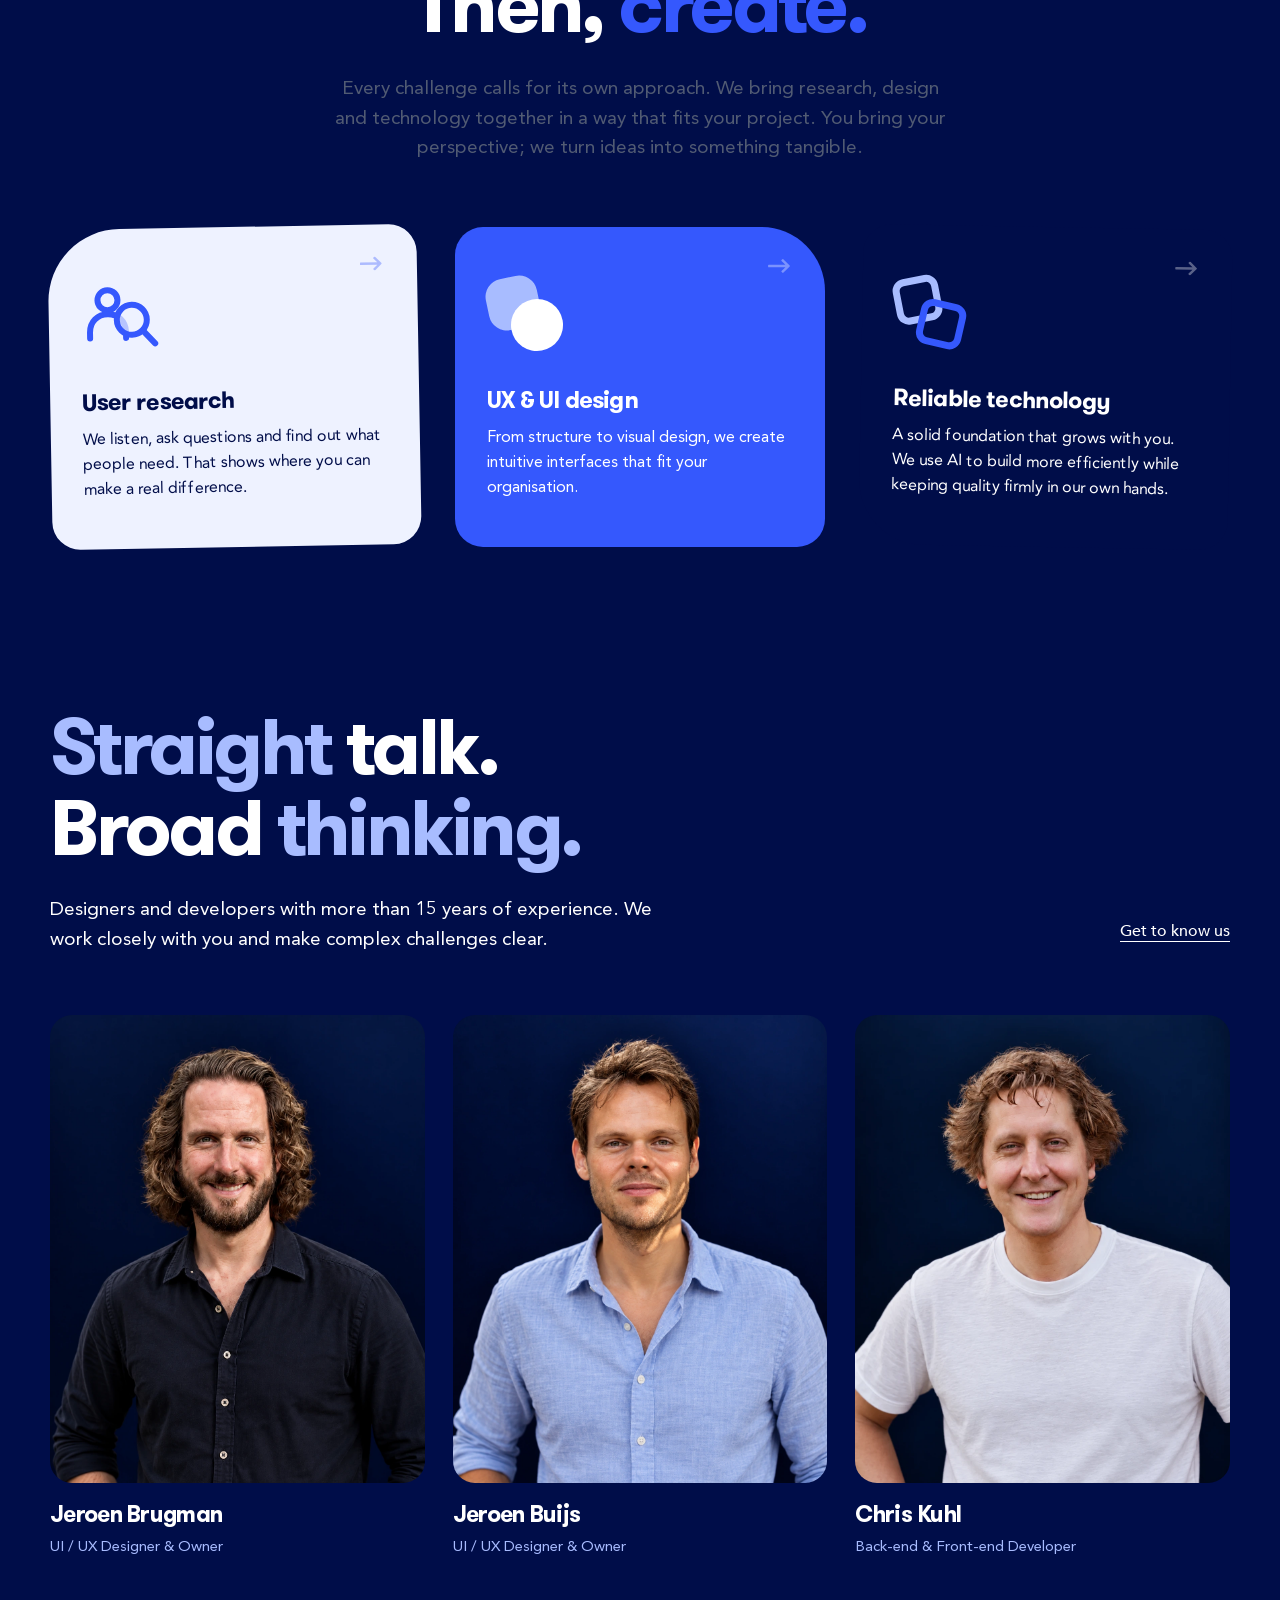
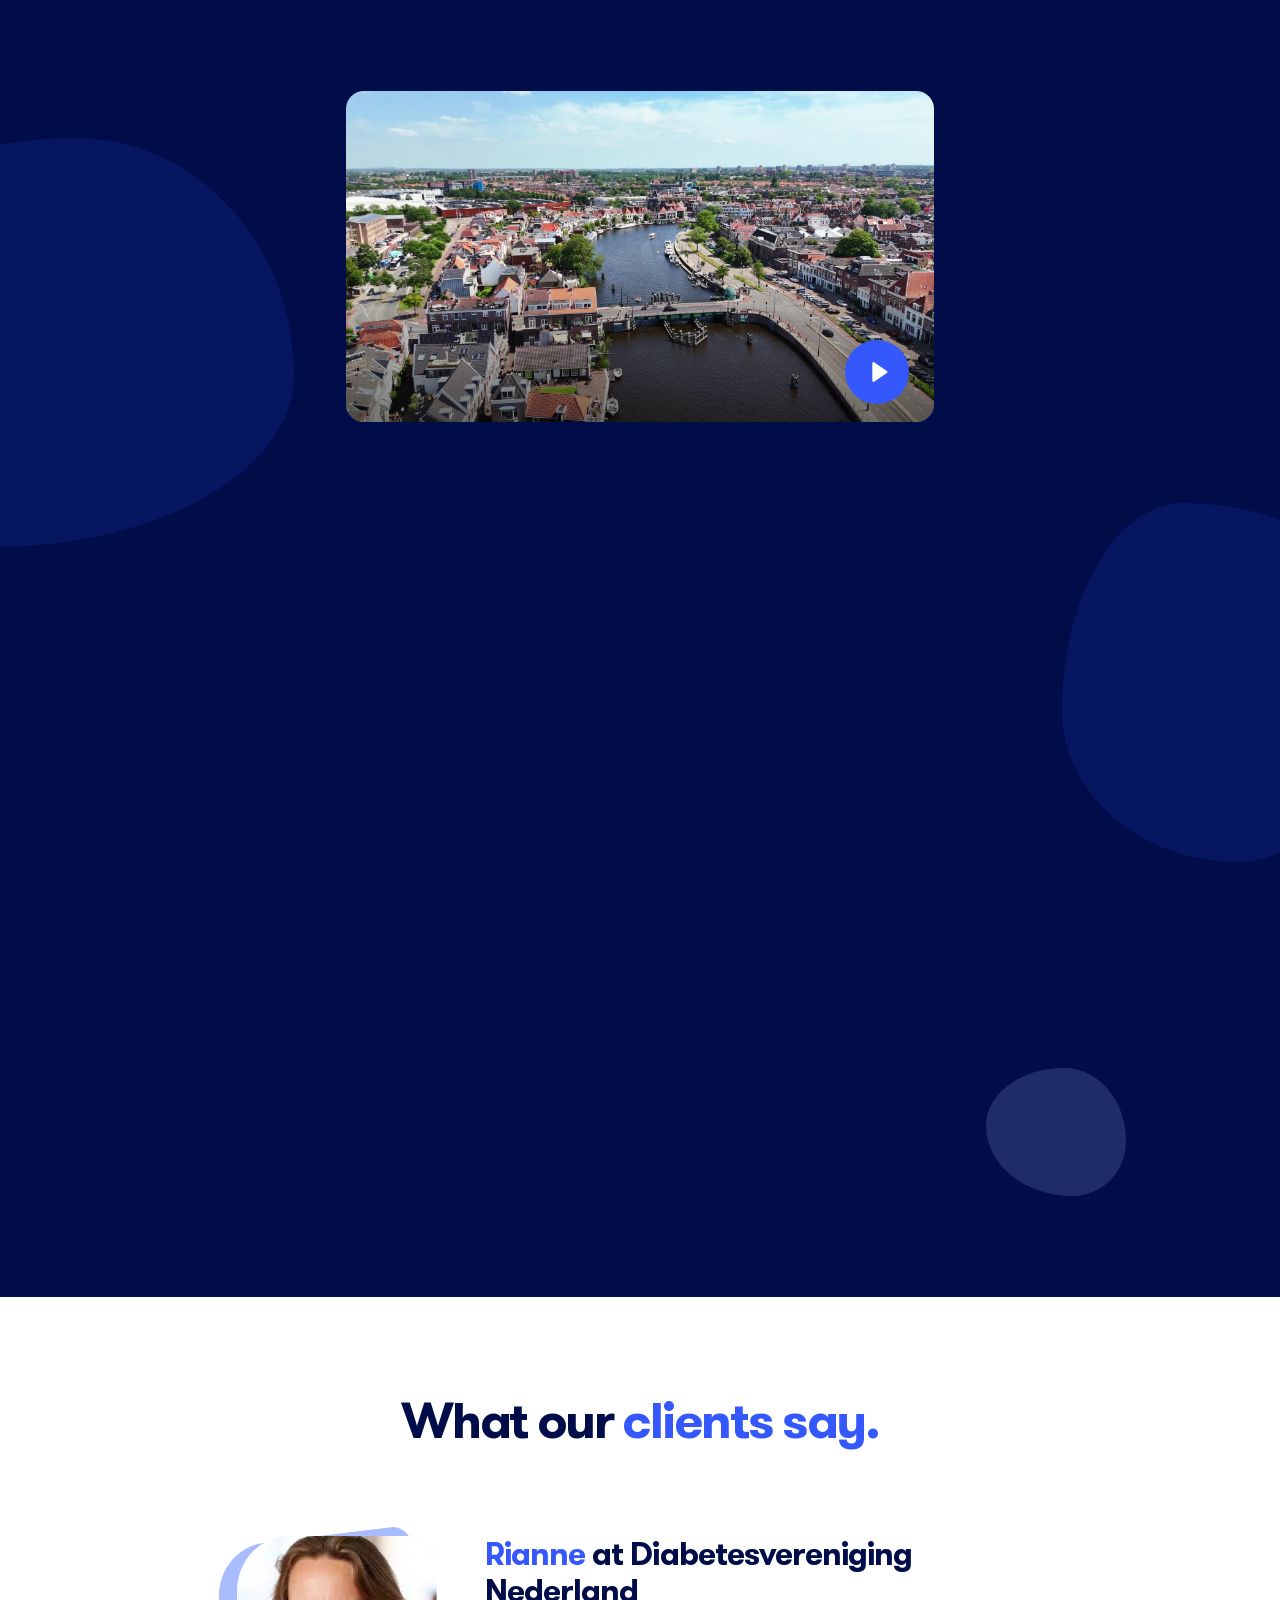
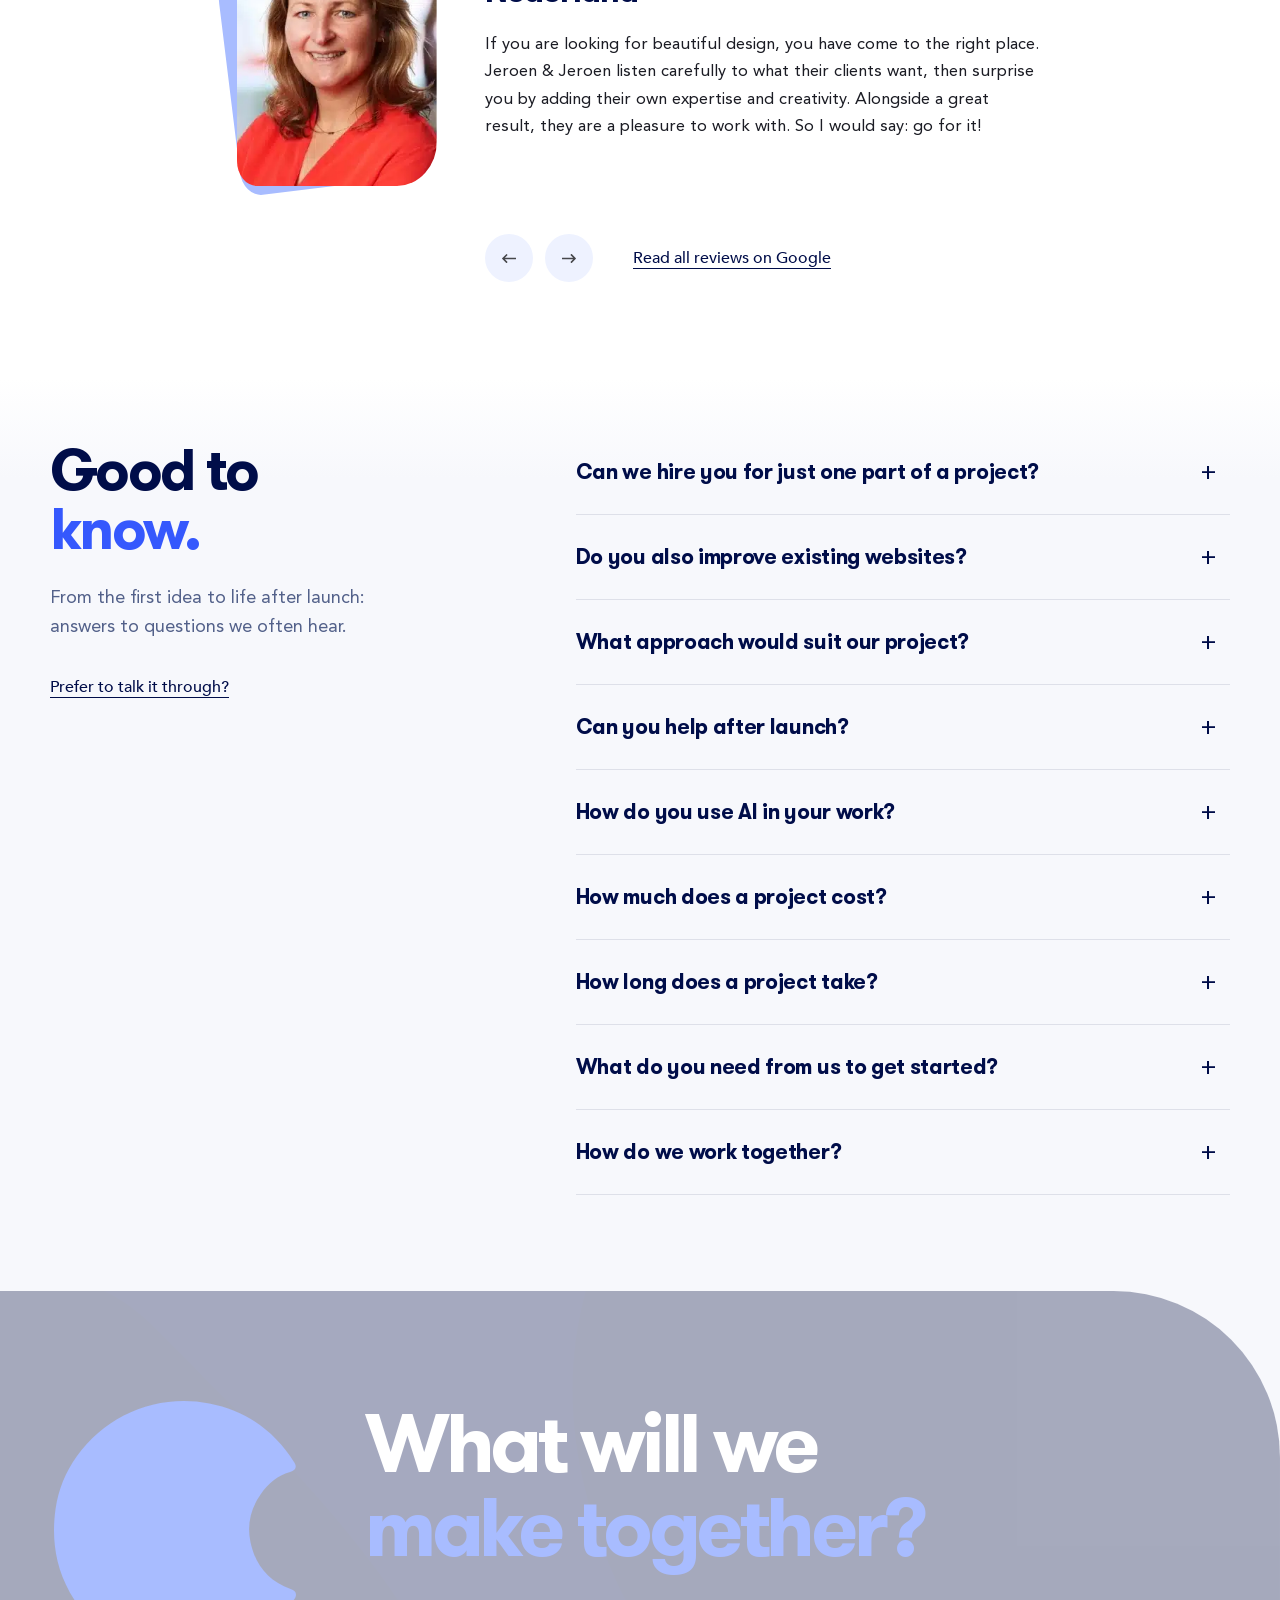
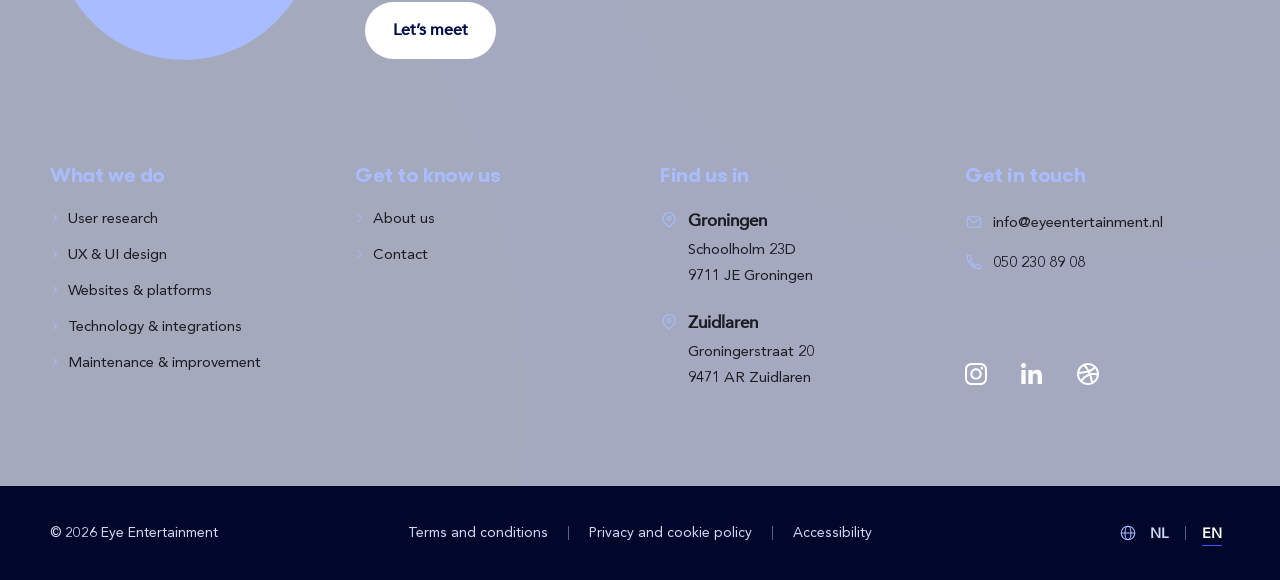
==== commit ea559c3e: "QOL Update" ====
--- a/index.html
+++ b/index.html
@@ -16,10 +16,10 @@
     />
     <link
       rel="stylesheet"
-      href="style.css?v=20261016-footer-accessibility-divider"
+      href="style.css?v=20261019-action-consistency-2"
     />
     <link rel="stylesheet" href="menu.css?v=20261016-11" />
-    <link rel="stylesheet" href="expertise-menu.css?v=20261016-10" />
+    <link rel="stylesheet" href="expertise-menu.css?v=20261016-13" />
     <link rel="stylesheet" href="accessibility.css?v=20261016-18" />
     <link rel="stylesheet" href="floating-cta.css?v=20261016-6" />
     <link rel="stylesheet" href="videocall.css?v=20261016-1" />
@@ -169,7 +169,7 @@
               </svg></span></span>
                   <span class="expertise-pillar-copy"><span class="expertise-title"><strong>Gebruikersonderzoek</strong><span class="expertise-arrow" aria-hidden="true"></span></span><span class="expertise-description">Ontdek wat je gebruikers nodig hebben.</span></span>
                 </a>
-                <a class="expertise-pillar" href="https://eye-entertainment.nl/ui-ux-design/">
+                <a class="expertise-pillar" href="ui-ux-design.html">
                   <span class="expertise-pillar-icon expertise-pillar-design"><span class="service-art design-art" aria-hidden="true"><i></i><i></i></span></span>
                   <span class="expertise-pillar-copy"><span class="expertise-title"><strong>UX &amp; UI design</strong><span class="expertise-arrow" aria-hidden="true"></span></span><span class="expertise-description">Heldere interfaces die prettig werken.</span></span>
                 </a>
@@ -186,7 +186,7 @@
                 <li><a href="https://eye-entertainment.nl/webshops/"><span>Webshops</span></a></li>
                 <li><a href="https://eye-entertainment.nl/bedrijfsapplicaties/"><span>Bedrijfsapplicaties</span></a></li>
                 <li><a href="https://eye-entertainment.nl/ios-android-apps/"><span>iOS &amp; Android Apps</span></a></li>
-                <li><a href="https://eye-entertainment.nl/ui-ux-design/"><span>UX &amp; Platform Design</span></a></li>
+                <li><a href="ui-ux-design.html"><span>UX &amp; Platform Design</span></a></li>
                 <li><a href="https://eye-entertainment.nl/magento-en-shopware/"><span>Magento &amp; Shopware</span></a></li>
                 <li><a href="https://eye-entertainment.nl/seo-optimalisatie/"><span>SEO optimalisatie</span></a></li>
                 <li><a href="https://eye-entertainment.nl/onderhoud/"><span>Ondersteuning &amp; Onderhoud</span></a></li>
@@ -222,26 +222,71 @@
     </header>
     <div class="expertise-scrim" aria-hidden="true" hidden></div>
     <template id="eye-game-template">
-    <dialog id="eye-game" class="eye-game" aria-labelledby="eye-game-title" aria-describedby="eye-game-instructions">
+    <dialog id="eye-game" class="eye-game" lang="en" aria-label="Eyee game" aria-describedby="eye-game-instructions">
       <div class="eye-game-inner">
         <div class="eye-game-top">
-          <div class="eye-game-brand"><img src="assets/beeldmerk.svg" alt="" />eyee</div>
-          <button class="eye-game-close" type="button" aria-label="Spel sluiten">
-            <svg viewBox="0 0 24 24" fill="none" stroke="currentColor" stroke-width="2" stroke-linecap="round" aria-hidden="true"><path d="M4 4 20 20M20 4 4 20" /></svg>
-          </button>
+          <div class="eye-game-brand"><img src="assets/eyee-menu-logo.svg" alt="Eyee" /></div>
+          <div class="eye-game-top-actions">
+            <button class="eye-game-test-boss" type="button" title="Jump to the final boss (test run)">Test final boss</button>
+            <button class="eye-game-close" type="button" aria-label="Close game">
+              <svg viewBox="0 0 24 24" fill="none" stroke="currentColor" stroke-width="2" stroke-linecap="round" aria-hidden="true"><path d="M4 4 20 20M20 4 4 20" /></svg>
+            </button>
+          </div>
         </div>
         <div class="eye-game-heading">
-          <h2 id="eye-game-title">Oog voor punten.</h2>
-          <p id="eye-game-instructions">Het oog beweegt vanzelf. Neem het over met de pijltjestoetsen of WASD, verzamel de punten en ontwijk de spookjes.</p>
+          <span class="eye-game-score-label">Score</span>
+          <strong class="eye-game-score" id="eye-game-score">0000</strong>
+          <div class="eye-game-xp" aria-label="XP progress">
+            <div class="eye-game-xp-labels"><span id="eye-game-xp-level">XP level 1</span><span id="eye-game-xp-count">0 / 500 XP</span></div>
+            <div class="eye-game-xp-track" id="eye-game-xp-track" role="progressbar" aria-label="XP to next level" aria-valuemin="0" aria-valuemax="500" aria-valuenow="0"><span id="eye-game-xp-fill"></span></div>
+          </div>
+          <div class="eye-game-lives" id="eye-game-lives" aria-label="3 lives"><i class="eye-game-life"></i><i class="eye-game-life"></i><i class="eye-game-life"></i></div>
+          <span class="eye-game-level" id="eye-game-level">Level 1</span>
+          <p id="eye-game-instructions" class="eye-game-sr-only">The eye moves on its own. Steer with the arrow keys, WASD, or swipe across the board. Collect every dot. When the mini-boss appears, pick up the blaster or a blaster upgrade, dodge its shots, and defeat it. A key will appear for the green door at the bottom. Avoid the ghosts. Multipliers can appear in every level. Earn XP to level up and choose a free upgrade or skip it. Each XP level takes more XP than the last. Press Space or tap the board to fire your blaster. After the final boss falls into the lava, climb back through five levels and reach the rocket before the lava catches you.</p>
         </div>
         <div class="eye-game-layout">
-          <div class="eye-game-board-wrap"><canvas id="eye-game-board" width="532" height="420" role="img" aria-label="Spelbord met het Eyee-oog, punten en spookjes"></canvas></div>
+          <div class="eye-game-stage">
+            <div class="eye-game-board-wrap"><canvas id="eye-game-board" width="532" height="420" role="img" aria-label="Game board with the Eyee eye, dots, and ghosts"></canvas><span class="eye-game-multiplier" id="eye-game-multiplier" hidden><strong>2×</strong><span>points · 7 sec</span></span><div class="eye-game-board-hud"><span class="eye-game-rage-timer" id="eye-game-rage-timer" hidden><strong>Rage</strong><span>5 sec</span></span><div class="eye-game-ghost-cooldown" hidden aria-label="Ghost freeze"><span>5</span></div></div><div class="eye-game-magnet-timer" hidden aria-label="Dot magnet"><span>8</span></div></div>
+            <aside class="eye-game-progress" aria-label="Level progress"><ol id="eye-game-progress-list"></ol></aside>
+            <aside class="eye-game-leaderboard" aria-labelledby="eye-game-leaderboard-title" hidden>
+              <p class="eye-game-over-label">Game over</p>
+              <h3 id="eye-game-leaderboard-title">Top 5</h3>
+              <ol id="eye-game-leaderboard-list"></ol>
+              <form class="eye-game-name-form" hidden>
+                <label for="eye-game-name">You made the Top 5! What name should we use?</label>
+                <div><input id="eye-game-name" name="name" maxlength="24" autocomplete="nickname" required placeholder="Name or username" /><button type="submit">Save score</button></div>
+              </form>
+              <p class="eye-game-leaderboard-note" role="status" aria-live="polite"></p>
+              <button class="eye-game-restart" type="button">Play again</button>
+            </aside>
+            <div class="eye-game-victory" hidden role="status"><span>THE EYE MADE IT</span><h3>To be continued.</h3><p>The rocket carried you through the clouds. What comes next?</p><button type="button">Play again</button></div>
+          </div>
+          <div class="eye-game-controls">
+            <button class="eye-game-invite" type="button" disabled>Invite a friend</button>
+            <button class="eye-game-simulate" type="button" hidden>Simulate second player</button>
+          </div>
           <div class="eye-game-status">
-            <div><span class="eye-game-score-label">Score</span><strong class="eye-game-score" id="eye-game-score">0000</strong></div>
-            <div><span class="eye-game-score-label">Levens</span><div class="eye-game-lives" id="eye-game-lives" aria-label="3 levens"><i class="eye-game-life"></i><i class="eye-game-life"></i><i class="eye-game-life"></i></div></div>
-            <p class="eye-game-message" id="eye-game-message" role="status" aria-live="polite">Daar gaan we!</p>
-            <button class="eye-game-restart" type="button">Opnieuw spelen</button>
-            <span class="eye-game-hint">Tip: Escape sluit het spel.</span>
+            <p class="eye-game-invite-status" role="status" aria-live="polite" hidden></p>
+            <p class="eye-game-message" id="eye-game-message" role="status" aria-live="polite">Here we go!</p>
+            <p class="eye-game-room-status" role="status" aria-live="polite" hidden></p>
+            <span class="eye-game-power" id="eye-game-power" hidden></span>
+            <span class="eye-game-hint">Arrow keys or WASD · swipe on mobile · Escape closes the game.</span>
+          </div>
+        </div>
+        <div class="eye-game-upgrade" hidden role="dialog" aria-modal="true" aria-labelledby="eye-game-upgrade-title" aria-describedby="eye-game-upgrade-hint">
+          <div class="eye-game-upgrade-panel">
+            <span class="eye-game-upgrade-kicker"><span class="eye-game-upgrade-coin" aria-hidden="true">✦</span> XP level unlocked</span>
+            <h3 id="eye-game-upgrade-title">Choose an upgrade</h3>
+            <p>A little extra power for the road ahead. Pick what suits you.</p>
+            <div class="eye-game-upgrade-options">
+              <button type="button" data-upgrade="life"><span class="eye-game-upgrade-card-top"><span class="eye-game-upgrade-icon" aria-hidden="true"><svg viewBox="0 0 48 48"><path d="M24 40 8.7 25.4C2.5 19.5 6.1 9 15 9c4.3 0 7.3 2.2 9 5.6C25.7 11.2 28.7 9 33 9c8.9 0 12.5 10.5 6.3 16.4L24 40Z"/></svg></span></span><strong class="eye-game-upgrade-name">Extra life</strong><span class="eye-game-upgrade-description">One more chance.</span><span class="eye-game-upgrade-action">Choose upgrade</span></button>
+              <button type="button" data-upgrade="pause"><span class="eye-game-upgrade-card-top"><span class="eye-game-upgrade-icon" aria-hidden="true"><svg viewBox="0 0 48 48"><circle cx="24" cy="24" r="20"/><path d="M15 33V22a9 9 0 0 1 18 0v11l-4.5-3-4.5 3-4.5-3-4.5 3Z"/><circle cx="21" cy="22" r="1.2" fill="currentColor" stroke="none"/><circle cx="27" cy="22" r="1.2" fill="currentColor" stroke="none"/><path d="M10 38 38 10" stroke-width="4"/></svg></span></span><strong class="eye-game-upgrade-name">Ghost freeze</strong><span class="eye-game-upgrade-description">Five seconds of peace.</span><span class="eye-game-upgrade-action">Choose upgrade</span></button>
+              <button type="button" data-upgrade="blaster"><span class="eye-game-upgrade-card-top"><span class="eye-game-upgrade-icon" aria-hidden="true"><svg viewBox="0 0 48 48"><path d="M6 18h24l5 3h5v8h-5l-5 3H20l-2 9h-7l-2-9H6V18Z"/><path d="M13 24h13M41 15l3-3M43 24h3M41 33l3 3"/></svg></span></span><strong class="eye-game-upgrade-name">Blaster level 1</strong><span class="eye-game-upgrade-description">Fire with Space.</span><span class="eye-game-upgrade-action">Choose upgrade</span></button>
+              <button type="button" data-upgrade="magnet"><span class="eye-game-upgrade-card-top"><span class="eye-game-upgrade-icon" aria-hidden="true"><svg viewBox="0 0 48 48"><path d="M11 12v16a13 13 0 0 0 26 0V12"/><path d="M11 8h8v13h-8zM29 8h8v13h-8z" fill="currentColor" stroke="none"/></svg></span></span><strong class="eye-game-upgrade-name">Dot magnet level 1</strong><span class="eye-game-upgrade-description">Pull nearby dots for 8 seconds.</span><span class="eye-game-upgrade-action">Choose upgrade</span></button>
+              <button type="button" data-upgrade="wallEater"><span class="eye-game-upgrade-card-top"><span class="eye-game-upgrade-icon" aria-hidden="true"><svg viewBox="0 0 48 48"><path d="M12 41 30 16M9 17c10-8 23-8 32 1-8-1-14 1-19 6M28 14l4 6"/><path d="m9 17-2 5m34-4 1 5"/></svg></span></span><strong class="eye-game-upgrade-name">Wall chomper</strong><span class="eye-game-upgrade-description">Bite through inner walls and ghosts for 20 seconds.</span><span class="eye-game-upgrade-action">Choose upgrade</span></button>
+            </div>
+            <button class="eye-game-upgrade-skip" type="button"><strong>Skip upgrade</strong><small>Continue without an upgrade</small></button>
+            <p class="eye-game-upgrade-hint" id="eye-game-upgrade-hint">Release your keys first · choose with WASD or arrow keys · press Space again to confirm</p>
           </div>
         </div>
       </div>
@@ -1151,7 +1196,7 @@
         </div>
         <div class="service-triptych" aria-label="Onze hoofddiensten">
           <a
-            href="https://eye-entertainment.nl/ui-ux-design/"
+            href="ui-ux-design.html"
             id="gebruikersonderzoek"
             class="service-panel service-research"
             ><div class="service-art research-art" aria-hidden="true">
@@ -1196,7 +1241,7 @@
               /></svg
           ></a>
           <a
-            href="https://eye-entertainment.nl/ui-ux-design/"
+            href="ui-ux-design.html"
             id="ux-ui-design"
             class="service-panel service-design"
             ><div class="service-art design-art" aria-hidden="true">
@@ -1831,7 +1876,7 @@
             <nav aria-label="Diensten">
               <h3>Wat we doen</h3>
               <a href="#gebruikersonderzoek"><span>Gebruikersonderzoek</span></a>
-              <a href="https://eye-entertainment.nl/ui-ux-design/"><span>UX &amp; UI design</span></a>
+              <a href="ui-ux-design.html"><span>UX &amp; UI design</span></a>
               <a href="https://eye-entertainment.nl/websites/"><span>Websites &amp; platformen</span></a>
               <a href="#betrouwbare-techniek"><span>Techniek &amp; koppelingen</span></a>
               <a href="https://eye-entertainment.nl/onderhoud/"><span>Onderhoud &amp; doorontwikkeling</span></a>
@@ -1877,10 +1922,10 @@
         </footer>
       </div>
     <script src="script.js?v=20261016-mobile-submenu-5"></script>
-    <script src="expertise-menu.js?v=20261016-1"></script>
+    <script src="expertise-menu.js?v=20261016-3"></script>
     <script src="translations.js?v=20261016-expertise-5"></script>
     <script src="accessibility.js?v=20261016-16"></script>
     <script src="floating-cta.js?v=20261016-8"></script>
-    <script src="eye-game.js?v=20261016-7"></script>
+    <script src="eye-game.js?v=20261019-130"></script>
   </body>
 </html>
--- a/style.css
+++ b/style.css
@@ -7762,3 +7762,43 @@
   opacity: 0;
 }
 .eye-egg-bloom.is-active { opacity: var(--eye-bloom-opacity, 1); }
+
+/* Shared action typography and horizontal breathing room across both pages. */
+:root {
+  --action-padding-inline: 28px;
+  --action-font-family: Avenir, Arial, Helvetica, sans-serif;
+  --action-font-weight: 700;
+  --action-secondary-weight: 500;
+}
+.hero-actions .hero-cta-primary,
+.cases .hero-cta-primary,
+.hero-cta-primary,
+.footer .footer-start,
+.floating-cta .floating-cta-link,
+.header .header-actions .contact-link,
+.ux-detail #ux-main .ux-button {
+  padding-inline: var(--action-padding-inline);
+  font-family: var(--action-font-family);
+  font-weight: var(--action-font-weight);
+}
+.hero-cta-primary b,
+.floating-cta-link b,
+.ux-button b {font-weight:inherit;}
+.header .header-actions .contact-link,
+.header .header-actions .contact-link:is(:hover,:focus-visible) {width:auto;}
+.hero-cta-secondary,
+.hero-actions .hero-cta-secondary,
+.team-blue .team-cta,
+.review-google-link,
+.faq-intro > .faq-contact-link,
+.faq-contact-link,
+.ux-detail #ux-main .ux-text-link {
+  font-family:var(--action-font-family);
+  font-weight:var(--action-secondary-weight);
+  font-size:16px;
+  line-height:1.4;
+  text-decoration:underline;
+  text-decoration-color:currentColor;
+  text-decoration-thickness:1px;
+  text-underline-offset:5px;
+}
--- a/expertise-menu.css
+++ b/expertise-menu.css
@@ -1,5 +1,7 @@
 .header .desktop-nav {align-items:center;}
 .expertise-nav {display:flex; align-items:center;}
+/* The bridge covers both the 14px gap and the panel's short entrance movement. */
+body.expertise-open .expertise-nav::after {content:''; position:absolute; top:calc(100% - 14px); left:50%; width:min(850px,calc(100vw - 48px)); height:44px; transform:translateX(-50%);}
 .header .expertise-trigger {
   display: inline-flex;
   align-items: center;
@@ -39,7 +41,6 @@
   animation: expertise-enter .24s cubic-bezier(.16,1,.3,1) both;
 }
 .expertise-panel[hidden],.expertise-scrim[hidden] {display:none;}
-.expertise-panel::before {content:''; position:absolute; top:-15px; left:0; width:100%; height:15px;}
 .expertise-primary {padding:30px 28px 24px;}
 .expertise-panel h2 {margin:0 0 20px; font:700 18px/1.35 "GT Walsheim Pro",Avenir,Arial,sans-serif; letter-spacing:-.015em; color:var(--color-navy);}
 .expertise-pillars {display:grid; gap:4px;}
